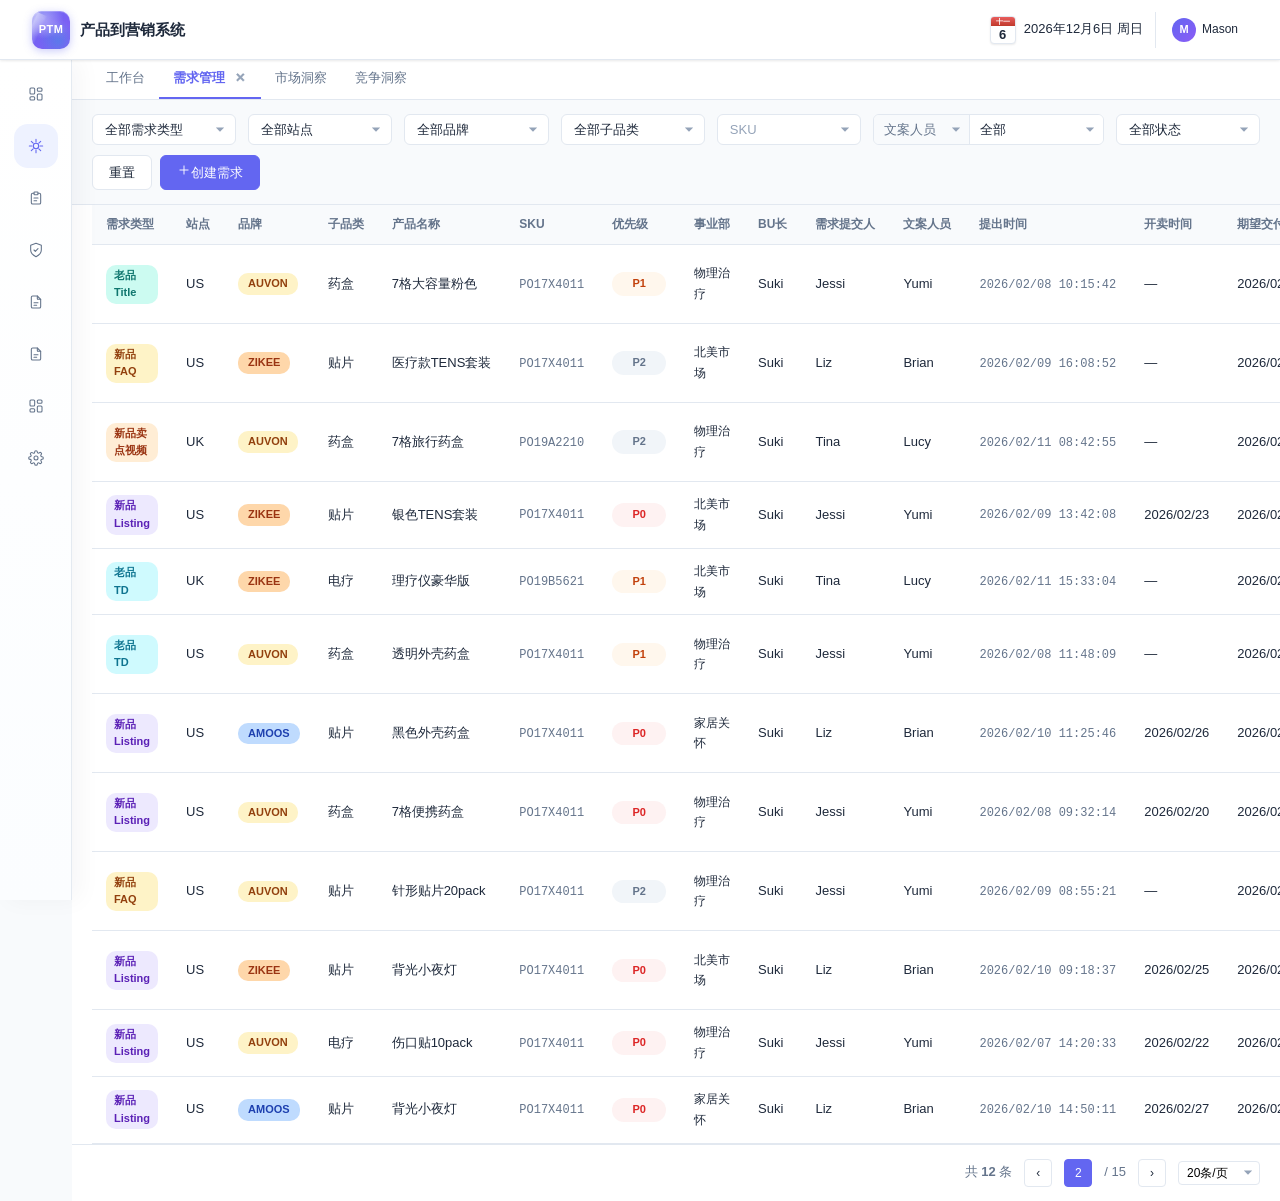
==== 创建需求-上传页面.html @ fa5c3d16 "init: 产品营销对外访问页 Co-authored-by: Cursor <cursoragent@cursor.com>" ====
<!DOCTYPE html>
<html lang="zh-CN">
<head>
<meta charset="UTF-8">
<meta name="viewport" content="width=device-width, initial-scale=1.0">
<title>创建需求 - 产品营销智能助手</title>
<!-- ===== CSS ===== -->
<!-- 1. 设计变量 + 动画 -->
<link rel="stylesheet" href="styles/_tokens.css?v=20260509-1710">
<link rel="stylesheet" href="styles/_animations.css?v=20260509-1710">
<!-- 2. 通用组件 -->
<link rel="stylesheet" href="styles/components/button.css?v=20260509-1710">
<link rel="stylesheet" href="styles/components/card.css?v=20260509-1710">
<link rel="stylesheet" href="styles/components/form.css?v=20260509-1710">
<link rel="stylesheet" href="styles/components/sku-select.css?v=20260509-1710">
<link rel="stylesheet" href="styles/components/editable.css?v=20260509-1710">
<link rel="stylesheet" href="styles/components/divider.css?v=20260509-1710">
<link rel="stylesheet" href="styles/components/toast.css?v=20260509-1710">
<!-- 3. 页面级样式（按业务模块） -->
<link rel="stylesheet" href="styles/pages/topbar.css?v=20260509-1710">
<link rel="stylesheet" href="styles/pages/layout.css?v=20260509-1710">
<link rel="stylesheet" href="styles/pages/wizard.css?v=20260605-design-dept">
<link rel="stylesheet" href="styles/pages/result.css?v=20260608-opt-dual">
<link rel="stylesheet" href="styles/pages/demand-list.css?v=20260528-1450">
<link rel="stylesheet" href="styles/pages/copy-list.css?v=20260604-product-ctx2">
<link rel="stylesheet" href="styles/pages/workbench.css?v=20260609-no-sales-hint">
<link rel="stylesheet" href="styles/pages/ops-workbench.css?v=20260601-1501">
<link rel="stylesheet" href="styles/pages/design-demand.css?v=20260609-design-sync">
<link rel="stylesheet" href="styles/pages/competitor-mgr.css?v=20260604-1013">
<link rel="stylesheet" href="styles/pages/ai-chat.css?v=20260609-idx-width">

<!-- ===== Mock 数据层（必须在主 script 之前加载，因为有顶层立即引用）===== -->
<!-- 接 API 时只改这些文件 -->
<script src="scripts/data/req-types.js?v=20260509-1710"></script>
<script src="scripts/data/persons.js?v=20260509-1710"></script>
<script src="scripts/data/skus.js?v=20260509-1710"></script>
<script src="scripts/data/demand-list.js?v=20260525-1704"></script>
<script src="scripts/data/copy-list.js?v=20260512-1655"></script>
<script src="scripts/data/result-mock.js?v=20260608-opt-dual"></script>
<script src="scripts/data/ai-skills.js?v=20260509-1710"></script>
<script src="scripts/data/ai-history.js?v=20260509-1710"></script>
<script src="scripts/data/bg-knowledge.js?v=20260509-1710"></script>
<script src="scripts/data/score-rules.js?v=20260509-1710"></script>
<script src="scripts/data/input-templates.js?v=20260608-opt-dual"></script>
<script src="scripts/data/workbench-mock.js?v=20260608-health-status"></script>
<script src="scripts/data/design-demand-mock.js?v=20260609-design-sync"></script>
<script src="scripts/data/insight-report-md.js?v=20260604-1013"></script>

<!-- ===== Core 基础设施（在数据之后、主 inline 脚本之前加载）===== -->
<script src="scripts/core/icons.js?v=20260509-1710"></script>
<script src="scripts/core/utils.js?v=20260509-1710"></script>
<script src="scripts/core/toast.js?v=20260509-1710"></script>
<script src="scripts/core/router.js?v=20260609-design-sync"></script>

<!-- ===== SheetJS（Excel 生成库，在页面脚本之前加载） ===== -->
<script src="scripts/vendor/xlsx.full.min.js"></script>

<!-- ===== 页面级 JS（按业务模块） ===== -->
<script src="scripts/pages/topbar.js?v=20260509-1710"></script>
<script src="scripts/pages/wizard.js?v=20260605-design-dept"></script>
<script src="scripts/pages/result.js?v=20260609-design-sync"></script>
<script src="scripts/pages/demand-list.js?v=20260609-design-sync"></script>
<script src="scripts/pages/competitor-mgr.js?v=20260605-ir-head"></script>
<script src="scripts/pages/ops-workbench.js?v=20260601-1501"></script>
<script src="scripts/pages/copy-list.js?v=20260512-1655"></script>
<script src="scripts/pages/review-list.js?v=20260509-1710"></script>
<script src="scripts/pages/copy-review-list.js?v=20260609-design-sync"></script>
<script src="scripts/pages/design-demand-list.js?v=20260609-design-sync"></script>
<script src="scripts/pages/ai-chat.js?v=20260609-richtext-headline"></script>
<script src="scripts/pages/workbench-trend.js?v=20260604-trend-line"></script>

<!-- ===== 入口（DOMContentLoaded 初始化）===== -->
<script src="scripts/main.js?v=20260509-1710"></script>
</head>
<body>

<!-- 顶栏 -->
<header class="topbar">
  <div class="topbar-left">
    <a class="topbar-logo" href="#" onclick="goToList();return false;">
      <div class="logo-icon"><span>PTM</span></div>
      <span class="logo-name">产品到营销系统</span>
    </a>
    <div class="topbar-divider" id="topbar-divider" style="display:none;"></div>
    <span class="topbar-title" id="topbar-title" style="display:none;">创建需求</span>
  </div>
  <div class="topbar-right">
    <!-- 列表页工具区 -->
    <div class="topbar-tools" id="topbar-tools">
      <div class="topbar-date" id="topbar-date">
        <div class="date-cal">
          <div class="date-cal-top">十一</div>
          <div class="date-cal-num" id="cal-day">—</div>
        </div>
        <div class="date-text" id="date-text">—</div>
      </div>
      <div class="user-mini" title="个人中心">
        <span class="avatar">M</span>
        <span class="name">Mason</span>
      </div>
    </div>
    <!-- 向导页返回按钮 -->
    <button class="btn btn-secondary btn-sm" id="back-to-list-btn" style="display:none;" onclick="goToList()">← 返回列表</button>
  </div>
</header>

<!-- ============================================
     列表页
============================================ -->
<div id="list-page" class="show">

  <!-- 左侧菜单 -->
  <aside class="list-sidebar">
    <nav class="list-sidebar-nav" id="list-sidebar-nav"></nav>
  </aside>

  <!-- 主内容 -->
  <main class="list-main">

    <!-- 顶部 Tab -->
    <div class="list-tab-bar">
      <div class="list-tab" onclick="switchTab('home')">工作台</div>
      <div class="list-tab active" onclick="switchTab('copywriting')">
        <span id="list-active-tab-title">需求管理</span>
        <span class="tab-close" title="关闭" onclick="event.stopPropagation();showToast('当前 Tab 不可关闭','warning');">✕</span>
      </div>
      <div class="list-tab" onclick="switchTab('market')">市场洞察</div>
      <div class="list-tab" onclick="switchTab('competitor')">竞争洞察</div>
    </div>

    <!-- 筛选区 -->
    <div class="list-filter-bar">
      <div class="list-filter-row">
        <div class="filter-group">
          <select class="filter-select" id="f-req-type" onchange="applyFilters()">
            <option value="">全部需求类型</option>
            <option value="新品Listing">新品 Listing</option>
            <option value="老品Title">老品 Title</option>
            <option value="老品TD">老品 TD</option>
            <option value="老品Title TD">老品 Title TD</option>
            <option value="新品Title">新品 Title</option>
            <option value="新品TD">新品 TD</option>
          </select>
        </div>
        <div class="filter-group">
          <select class="filter-select" id="f-site" onchange="applyFilters()">
            <option value="">全部站点</option>
            <option value="US">🇺🇸 US</option>
            <option value="UK">🇬🇧 UK</option>
            <option value="DE">🇩🇪 DE</option>
            <option value="JP">🇯🇵 JP</option>
            <option value="CA">🇨🇦 CA</option>
          </select>
        </div>
        <div class="filter-group">
          <select class="filter-select" id="f-brand" onchange="applyFilters()">
            <option value="">全部品牌</option>
            <option value="AUVON">AUVON</option>
            <option value="ZIKEE">ZIKEE</option>
            <option value="AMOOS">AMOOS</option>
          </select>
        </div>
        <div class="filter-group">
          <select class="filter-select" id="f-subcategory" onchange="onFilterSubcategoryChange()">
            <option value="">全部子品类</option>
          </select>
        </div>
        <div class="filter-group filter-sku-wrap">
          <button type="button" class="filter-select filter-sku-trigger" id="f-sku-trigger" onclick="toggleFilterSkuDropdown(event)">
            <span id="f-sku-text" class="f-sku-placeholder">SKU</span>
          </button>
          <div class="f-sku-dropdown" id="f-sku-dropdown">
            <div class="f-sku-search-bar">
              <input
                type="text"
                class="f-sku-search-input"
                id="f-sku-search"
                placeholder="🔍 搜索 SKU 编号或名称..."
                oninput="filterSkuDropdownOptions()"
                onclick="event.stopPropagation()"
              />
            </div>
            <div class="f-sku-toolbar">
              <span style="font-size:12px;color:var(--text-muted);">共 <span id="f-sku-total">0</span> 个</span>
              <button type="button" class="sku-toolbar-btn" onclick="clearFilterSku(event)">清除</button>
            </div>
            <div class="f-sku-list" id="f-sku-list"></div>
          </div>
        </div>
        <div class="filter-group filter-group-wide">
          <div class="combo-select">
            <select class="combo-select-left" id="f-person-type" onchange="onPersonTypeChange()">
              <option value="writer">文案人员</option>
              <option value="op">需求提交人</option>
              <option value="bu">事业部</option>
              <option value="bu_lead">BU长</option>
            </select>
            <select class="combo-select-right" id="f-person-value" onchange="applyFilters()"></select>
          </div>
        </div>
        <div class="filter-group">
          <select class="filter-select" id="f-status" onchange="applyFilters()">
            <option value="">全部状态</option>
            <option value="待审核">待审核</option>
            <option value="已通过">已通过</option>
            <option value="已驳回">已驳回</option>
            <option value="处理中">处理中</option>
            <option value="已完成">已完成</option>
            <option value="已撤回">已撤回</option>
          </select>
        </div>
        <div class="filter-actions">
          <button class="filter-btn" onclick="resetFilters()">重置</button>
          <button class="filter-btn filter-btn-primary" onclick="goToCreate()" id="create-demand-btn"></button>
        </div>
      </div>
      <div class="filter-applied" id="filter-applied"></div>
    </div>

    <!-- 表格 -->
    <div class="list-table-wrap">
      <table class="list-data-table">
        <thead>
          <tr>
            <th style="width:120px;">需求类型</th>
            <th style="width:60px;">站点</th>
            <th style="width:100px;">品牌</th>
            <th style="width:80px;">子品类</th>
            <th style="width:170px;">产品名称</th>
            <th style="width:120px;">SKU</th>
            <th style="width:80px;">优先级</th>
            <th style="width:110px;">事业部</th>
            <th style="width:80px;">BU长</th>
            <th style="width:100px;">需求提交人</th>
            <th style="width:100px;">文案人员</th>
            <th style="width:160px;">提出时间</th>
            <th style="width:120px;">开卖时间</th>
            <th style="width:120px;">期望交付时间</th>
            <th style="width:90px;">状态</th>
            <th style="width:200px;">操作</th>
          </tr>
        </thead>
        <tbody id="list-tbody"></tbody>
      </table>
    </div>

    <!-- 分页 -->
    <div class="list-pagination">
      <span>共 <strong id="pg-total">300</strong> 条</span>
      <button class="pg-btn" id="pg-prev" onclick="changePage(-1)">‹</button>
      <button class="pg-btn active">2</button>
      <span>/ 15</span>
      <button class="pg-btn" id="pg-next" onclick="changePage(1)">›</button>
      <select class="pg-size" id="pg-size" onchange="changePageSize()">
        <option value="20">20条/页</option>
        <option value="50">50条/页</option>
        <option value="100">100条/页</option>
      </select>
    </div>

    <!-- ===== 文案管理（独立列表）===== -->
    <section id="demand-mgr-view" class="demand-mgr-view" style="display:none;">
      <div class="list-filter-bar">
        <div class="list-filter-row">
          <div class="filter-group">
            <select class="filter-select" id="cf-req-type" onchange="applyCopyFilters()">
              <option value="">全部需求类型</option>
              <option value="新品Listing">新品 Listing</option>
              <option value="老品Title">老品 Title</option>
              <option value="老品TD">老品 TD</option>
              <option value="老品Title TD">老品 Title TD</option>
              <option value="新品Title">新品 Title</option>
              <option value="新品TD">新品 TD</option>
            </select>
          </div>
          <div class="filter-group">
            <select class="filter-select" id="cf-site" onchange="applyCopyFilters()">
              <option value="">全部站点</option>
              <option value="US">🇺🇸 US</option>
              <option value="UK">🇬🇧 UK</option>
              <option value="DE">🇩🇪 DE</option>
              <option value="JP">🇯🇵 JP</option>
              <option value="CA">🇨🇦 CA</option>
            </select>
          </div>
          <div class="filter-group">
            <select class="filter-select" id="cf-brand" onchange="applyCopyFilters()">
              <option value="">全部品牌</option>
              <option value="AUVON">AUVON</option>
              <option value="ZIKEE">ZIKEE</option>
              <option value="AMOOS">AMOOS</option>
            </select>
          </div>
          <div class="filter-group">
            <select class="filter-select" id="cf-subcategory" onchange="applyCopyFilters()">
              <option value="">全部子品类</option>
              <option value="药盒">药盒</option>
              <option value="电疗">电疗</option>
              <option value="贴片">贴片</option>
              <option value="夜灯">夜灯</option>
            </select>
          </div>
          <div class="filter-group filter-sku-wrap" data-cf="1">
            <button type="button" class="filter-select filter-sku-trigger" id="cf-sku-trigger" onclick="toggleCfFilterSkuDropdown(event)">
              <span id="cf-sku-text" class="f-sku-placeholder">SKU</span>
            </button>
            <div class="f-sku-dropdown" id="cf-sku-dropdown">
              <div class="f-sku-search-bar">
                <input
                  type="text"
                  class="f-sku-search-input"
                  id="cf-sku-search"
                  placeholder="🔍 搜索 SKU 编号或名称..."
                  oninput="filterCfSkuDropdownOptions()"
                  onclick="event.stopPropagation()"
                />
              </div>
              <div class="f-sku-toolbar">
                <span style="font-size:12px;color:var(--text-muted);">共 <span id="cf-sku-total">0</span> 个</span>
                <button type="button" class="sku-toolbar-btn" onclick="clearCfFilterSku(event)">清除</button>
              </div>
              <div class="f-sku-list" id="cf-sku-list"></div>
            </div>
          </div>
          <div class="filter-group filter-group-wide">
            <div class="combo-select">
              <select class="combo-select-left" id="cf-person-type" onchange="onCfPersonTypeChange()">
                <option value="writer">文案人员</option>
                <option value="op">需求提交人</option>
              </select>
              <select class="combo-select-right" id="cf-person-value" onchange="applyCopyFilters()"></select>
            </div>
          </div>
          <div class="filter-group">
            <select class="filter-select" id="cf-status" onchange="applyCopyFilters()">
              <option value="">全部状态</option>
              <option value="待处理">待处理</option>
              <option value="待审核">待审核</option>
              <option value="已驳回">已驳回</option>
              <option value="已通过">已通过</option>
            </select>
          </div>
          <div class="filter-actions">
            <button class="filter-btn" onclick="resetCopyFilters()">重置</button>
          </div>
        </div>
        <div class="filter-applied" id="cf-applied"></div>
      </div>

      <div class="list-table-wrap">
        <table class="list-data-table">
          <thead>
            <tr>
              <th style="width:120px;">需求类型</th>
              <th style="width:60px;">站点</th>
              <th style="width:100px;">品牌</th>
              <th style="width:80px;">子品类</th>
              <th style="width:170px;">产品名称</th>
              <th style="width:120px;">SKU</th>
              <th style="width:80px;">优先级</th>
              <th style="width:100px;">需求提交人</th>
              <th style="width:100px;">文案人员</th>
              <th style="width:160px;">需求提交时间</th>
              <th style="width:120px;">开卖时间</th>
              <th style="width:120px;">期望交付时间</th>
              <th style="width:160px;">审核时间</th>
              <th style="width:90px;">状态</th>
              <th style="width:200px;">操作</th>
            </tr>
          </thead>
          <tbody id="cf-tbody"></tbody>
        </table>
      </div>

      <div class="list-pagination">
        <span>共 <strong id="cf-pg-total">0</strong> 条</span>
        <button class="pg-btn">‹</button>
        <button class="pg-btn active">2</button>
        <span>/ 15</span>
        <button class="pg-btn">›</button>
        <select class="pg-size">
          <option value="20">20条/页</option>
          <option value="50">50条/页</option>
          <option value="100">100条/页</option>
        </select>
      </div>
    </section>

    <!-- ===== 需求审核（独立列表）===== -->
    <section id="review-mgr-view" class="demand-mgr-view" style="display:none;"></section>

    <!-- ===== 文案审核（独立列表）===== -->
    <section id="copy-review-view" class="demand-mgr-view" style="display:none;"></section>

    <!-- ===== 设计需求（独立列表）===== -->
    <section id="design-demand-view" class="demand-mgr-view" style="display:none;"></section>

    <section id="competitor-mgr-view" class="competitor-mgr-view" style="display:none;"></section>
    <section id="product-mgr-view" class="product-mgr-view" style="display:none;"></section>
    <section id="insight-report-view" class="insight-report-view" style="display:none;"></section>
    <section id="ops-workbench-view" class="ops-workbench-view" style="display:none;"></section>

    <!-- ===== 工作台 ===== -->
    <section id="workbench-view" class="workbench-view" style="display:none;">
      <div class="wb-toolbar">
        <div class="wb-date">
          <span>数据范围</span>
          <div class="wb-granularity-seg" id="wb-granularity-seg">
            <button type="button" data-g="month" class="active" onclick="setWbGranularity('month')">月</button>
            <button type="button" data-g="quarter" onclick="setWbGranularity('quarter')">季度</button>
            <button type="button" data-g="year" onclick="setWbGranularity('year')">年</button>
          </div>
          <div class="wb-time-pickers" id="wb-time-pickers"></div>
        </div>
      </div>

      <div class="wb-health-layout">
        <section class="wb-health-hero" id="wb-health-hero" onclick="openWorkbenchRiskOverview()"></section>
        <div class="wb-health-metrics" id="wb-health-metrics"></div>
      </div>

      <section class="wb-panel">
        <div class="wb-panel-head">
          <div>
            <h2>业务分布看板</h2>
          </div>
        </div>
        <div class="wb-filter-chips" id="wb-filter-chips">
          <span>当前：全部 BU / 全部需求类型</span>
          <button onclick="clearWorkbenchDistributionFilter()">清除筛选</button>
        </div>
        <div class="wb-chart-board">
          <div class="chart-panel">
            <div class="chart-panel-head">
              <div>
                <h3>BU 需求分布</h3>
                <p>条形长度代表需求总量，颜色占比代表风险结构。</p>
              </div>
              <div class="chart-legend"><span class="normal"></span>进行中 <span class="warn"></span>即将逾期 <span class="danger"></span>已逾期</div>
            </div>
            <div class="chart-bar-list" id="wb-bu-list"></div>
          </div>
          <div class="chart-panel">
            <div class="chart-panel-head">
              <div>
                <h3>需求类型分布</h3>
                <p>点击任一类型查看 5 条需求进度明细。</p>
              </div>
              <div class="chart-legend"><span class="normal"></span>进行中 <span class="warn"></span>即将逾期 <span class="danger"></span>已逾期</div>
            </div>
            <div class="chart-bar-list" id="wb-type-list"></div>
          </div>
        </div>
      </section>

      <section class="wb-panel" id="wb-trend-panel">
        <div class="wb-panel-head wb-trend-head">
          <div>
            <h2>需求量趋势</h2>
            <p id="wb-trend-subtitle">按当前时间粒度展示需求量随时间的变化，可切换指标与拆分维度。</p>
            <div class="wb-scope-note" id="wb-trend-scope"></div>
          </div>
          <div class="wb-trend-ctrls">
            <div class="wb-trend-tab" data-role="metric">
              <button type="button" class="active" data-v="total">需求总量</button>
              <button type="button" data-v="completed">完成量</button>
              <button type="button" data-v="overdue">逾期数</button>
            </div>
            <div class="wb-trend-chip" data-role="split">
              <button type="button" class="active" data-v="none">不拆分</button>
              <button type="button" data-v="bu">按 BU</button>
              <button type="button" data-v="type">按类型</button>
            </div>
          </div>
        </div>
        <div class="wb-trend-board">
          <div class="wb-trend-svg-wrap">
            <svg id="wb-trend-svg" preserveAspectRatio="none" xmlns="http://www.w3.org/2000/svg"></svg>
            <div class="wb-trend-tooltip" id="wb-trend-tooltip"></div>
          </div>
          <div class="wb-trend-legend" id="wb-trend-legend"></div>
        </div>
      </section>

      <div class="wb-manager-grid wb-manager-grid-single">
        <section class="wb-panel" id="wb-team-panel">
          <div class="wb-panel-head">
            <div>
              <h2>人的看板</h2>
              <div class="wb-scope-note" id="wb-team-scope"></div>
            </div>
            <div class="wb-team-role-tab" data-role="team">
              <button type="button" class="active" data-v="writer" onclick="switchWbTeamRoleTab('writer', this)">文案人员</button>
              <button type="button" data-v="sales" onclick="switchWbTeamRoleTab('sales', this)">运营人员</button>
            </div>
          </div>
          <div id="wb-writer-panel">
            <div class="wb-team-table">
              <div class="team-table-head">
                <span>人员</span><span>语法准确率</span><span>一稿通过率</span><span>AI采纳率</span><span>人效</span><span>当前负载</span>
              </div>
              <div id="wb-team-rows"></div>
            </div>
          </div>
          <div id="wb-sales-panel" class="hidden">
            <div class="wb-sales-table">
              <div class="sales-table-head">
                <span>提需求人</span><span>所属事业部</span><span>BU长</span><span>提交需求数</span><span>需求通过率</span>
              </div>
              <div id="wb-sales-rows"></div>
            </div>
          </div>
        </section>
      </div>

      <div class="wb-manager-grid wb-manager-grid-single">
        <section class="wb-panel">
          <div class="wb-panel-head">
            <div>
              <h2>质量问题分布</h2>
              <div class="wb-scope-note" id="wb-quality-scope"></div>
            </div>
          </div>
          <div class="wb-quality-list" id="wb-quality-list"></div>
        </section>
      </div>

      <div class="wb-person-modal" id="wb-person-modal" onclick="closeWorkbenchPersonDetail()">
        <div class="wb-person-modal-box" onclick="event.stopPropagation();">
          <div class="wb-demand-modal-head">
            <div>
              <h2 id="wb-person-title">人员详情</h2>
              <p id="wb-person-subtitle">查看个人处理量、质量表现与风险需求。</p>
            </div>
            <button class="wb-demand-modal-close" onclick="closeWorkbenchPersonDetail()">×</button>
          </div>
          <div class="wb-person-body" id="wb-person-body"></div>
        </div>
      </div>

      <div class="wb-person-modal" id="wb-risk-modal" onclick="closeWorkbenchRiskOverview()">
        <div class="wb-person-modal-box" onclick="event.stopPropagation();">
          <div class="wb-demand-modal-head">
            <div>
              <h2>风险需求来源</h2>
              <p>拆解 12 个风险需求来自哪个 BU、需求类型和负责人，帮助管理者直接定位问题。</p>
            </div>
            <button class="wb-demand-modal-close" onclick="closeWorkbenchRiskOverview()">×</button>
          </div>
          <div class="wb-person-body">
            <div class="wb-risk-summary-strip">
              <div><span>风险需求</span><strong>12</strong></div>
              <div><span>已逾期</span><strong class="danger">3</strong></div>
              <div><span>即将逾期</span><strong class="warn">9</strong></div>
              <p>先处理已逾期需求；新品 Listing 需结合产品开卖时间倒排优先级。</p>
            </div>
            <div class="wb-risk-detail-table">
              <div class="risk-detail-head">
                <span>需求类型</span><span>站点</span><span>品牌</span><span>SKU</span><span>BU组</span><span>提出人</span><span>处理人</span><span>预期交付时间</span><span>产品开卖时间</span><span>状态</span>
              </div>
              <div class="risk-detail-row danger">
                <strong>Listing 图片文案</strong><span>US</span><span>AUVON</span><span>PO17X4011</span><span>家居关怀</span><span>Yumi</span><span>Brian</span><span>2026/05/07</span><span>2026/05/10</span><em>已逾期 · 距离开卖 3 天</em>
              </div>
              <div class="risk-detail-row danger">
                <strong>新品 Listing</strong><span>US</span><span>ZIKEE</span><span>PO17X4011</span><span>北美市场</span><span>Mason</span><span>Mason</span><span>2026/05/06</span><span>2026/05/11</span><em>已逾期 · 开卖倒排风险</em>
              </div>
              <div class="risk-detail-row danger">
                <strong>说明书</strong><span>US</span><span>AUVON</span><span>PO19A2210</span><span>慢病耗材</span><span>Suki</span><span>Brian</span><span>2026/05/05</span><span>—</span><em>已逾期</em>
              </div>
              <div class="risk-detail-row warn">
                <strong>新品 Listing</strong><span>US</span><span>AUVON</span><span>PO17X4011</span><span>物理治疗</span><span>Mason</span><span>Yumi</span><span>2026/05/09</span><span>2026/05/14</span><em>即将逾期 · 建议优先处理</em>
              </div>
              <div class="risk-detail-row warn">
                <strong>Listing 图片文案</strong><span>US</span><span>AMOOS</span><span>PO17X4011</span><span>北美市场</span><span>Brian</span><span>Suki</span><span>2026/05/10</span><span>2026/05/16</span><em>即将逾期</em>
              </div>
              <div class="risk-detail-row warn">
                <strong>优化 Listing</strong><span>US</span><span>AUVON</span><span>PO17X4011</span><span>物理治疗</span><span>Yumi</span><span>Mason</span><span>2026/05/10</span><span>—</span><em>即将逾期</em>
              </div>
              <div class="risk-detail-row warn">
                <strong>视频脚本文案</strong><span>UK</span><span>ZIKEE</span><span>PO19B5621</span><span>家居关怀</span><span>Suki</span><span>Brian</span><span>2026/05/11</span><span>—</span><em>即将逾期 · 生成周期偏长</em>
              </div>
              <div class="risk-detail-row warn">
                <strong>新品 Listing</strong><span>US</span><span>AUVON</span><span>PO19A2210</span><span>慢病耗材</span><span>Brian</span><span>Yumi</span><span>2026/05/12</span><span>2026/05/18</span><em>即将逾期</em>
              </div>
            </div>
          </div>
        </div>
      </div>

      <div class="wb-person-modal" id="wb-kpi-modal" onclick="closeWorkbenchKpiDetail()">
        <div class="wb-person-modal-box" onclick="event.stopPropagation();">
          <div class="wb-demand-modal-head">
            <div>
              <h2 id="wb-kpi-title">指标详情</h2>
              <p id="wb-kpi-subtitle">解释指标来源，帮助管理者判断是否需要介入。</p>
            </div>
            <button class="wb-demand-modal-close" onclick="closeWorkbenchKpiDetail()">×</button>
          </div>
          <div class="wb-person-body" id="wb-kpi-body"></div>
        </div>
      </div>

      <div class="wb-person-modal" id="wb-quality-modal" onclick="closeWorkbenchQualityDetail()">
        <div class="wb-person-modal-box" onclick="event.stopPropagation();">
          <div class="wb-demand-modal-head">
            <div>
              <h2 id="wb-quality-title">质量问题详情</h2>
              <p id="wb-quality-subtitle">查看该分类下的驳回分布与明细。</p>
            </div>
            <button class="wb-demand-modal-close" onclick="closeWorkbenchQualityDetail()">×</button>
          </div>
          <div class="wb-person-body" id="wb-quality-body"></div>
        </div>
      </div>

      <div class="wb-demand-modal" id="wb-demand-modal" onclick="closeWorkbenchDemandOverview()">
        <div class="wb-demand-modal-box" onclick="event.stopPropagation();">
          <div class="wb-demand-modal-head">
            <div>
              <h2>需求总量全局概览</h2>
              <p>从需求类型、全局进度和当前卡点理解本月 86 个需求的整体情况。</p>
            </div>
            <button class="wb-demand-modal-close" onclick="closeWorkbenchDemandOverview()">×</button>
          </div>

          <div class="wb-demand-summary">
            <div class="wb-demand-type-card active" data-demand-type="新品 Listing" onclick="filterWorkbenchDemandType('新品 Listing')">
              <span>新品 Listing</span>
              <strong>24</strong>
              <div class="demand-risk-mini"><b>正常 18</b><b class="warn">即将逾期 4</b><b class="danger">已逾期 2</b></div>
            </div>
            <div class="wb-demand-type-card" data-demand-type="优化 Title/TD" onclick="filterWorkbenchDemandType('优化 Title/TD')">
              <span>优化 Title/TD</span>
              <strong>18</strong>
              <div class="demand-risk-mini"><b>正常 14</b><b class="warn">即将逾期 3</b><b class="danger">已逾期 1</b></div>
            </div>
            <div class="wb-demand-type-card" data-demand-type="Listing 图片文案" onclick="filterWorkbenchDemandType('Listing 图片文案')">
              <span>Listing 图片文案</span>
              <strong>13</strong>
              <div class="demand-risk-mini"><b>正常 8</b><b class="warn">即将逾期 3</b><b class="danger">已逾期 2</b></div>
            </div>
            <div class="wb-demand-type-card" data-demand-type="包装盒" onclick="filterWorkbenchDemandType('包装盒')">
              <span>包装盒</span>
              <strong>9</strong>
              <div class="demand-risk-mini"><b>正常 7</b><b class="warn">即将逾期 2</b><b class="danger">已逾期 0</b></div>
            </div>
            <div class="wb-demand-type-card" data-demand-type="说明书" onclick="filterWorkbenchDemandType('说明书')">
              <span>说明书</span>
              <strong>7</strong>
              <div class="demand-risk-mini"><b>正常 5</b><b class="warn">即将逾期 1</b><b class="danger">已逾期 1</b></div>
            </div>
            <div class="wb-demand-type-card" data-demand-type="视频脚本文案" onclick="filterWorkbenchDemandType('视频脚本文案')">
              <span>视频脚本文案</span>
              <strong>6</strong>
              <div class="demand-risk-mini"><b>正常 4</b><b class="warn">即将逾期 2</b><b class="danger">已逾期 0</b></div>
            </div>
            <div class="wb-demand-type-card" data-demand-type="FAQ" onclick="filterWorkbenchDemandType('FAQ')">
              <span>FAQ</span>
              <strong>5</strong>
              <div class="demand-risk-mini"><b>正常 4</b><b class="warn">即将逾期 1</b><b class="danger">已逾期 0</b></div>
            </div>
            <div class="wb-demand-type-card" data-demand-type="新闻稿" onclick="filterWorkbenchDemandType('新闻稿')">
              <span>新闻稿</span>
              <strong>4</strong>
              <div class="demand-risk-mini"><b>正常 3</b><b class="warn">即将逾期 1</b><b class="danger">已逾期 0</b></div>
            </div>
          </div>

          <div class="wb-demand-stage-overview">
            <div class="stage-kpi">
              <span>需求提交</span>
              <strong>86</strong>
            </div>
            <div class="stage-kpi">
              <span>需求审核</span>
              <strong>18</strong>
            </div>
            <div class="stage-kpi">
              <span>文案生成</span>
              <strong>20</strong>
            </div>
            <div class="stage-kpi warn">
              <span>文案审核</span>
              <strong>9</strong>
            </div>
            <div class="stage-kpi done">
              <span>已完成</span>
              <strong>39</strong>
            </div>
          </div>

          <div class="wb-demand-detail-head">
            <h3 id="wb-demand-detail-title">新品 Listing 进度明细</h3>
          </div>
          <div class="wb-demand-list">
            <div class="wb-demand-row" data-demand-type="新品 Listing">
              <div class="demand-main">
                <strong>新品 Listing：EB1520023</strong>
                <span>健康护理 BU · 美国站 · 20片装白色针孔贴片</span>
              </div>
              <div class="demand-progress current-review">
                <span class="done">需求提交</span>
                <span class="done">需求审核</span>
                <span class="done">文案生成</span>
                <span class="active">文案审核</span>
                <span>已完成</span>
              </div>
              <em class="demand-status warn">即将逾期 · 当前：文案审核</em>
            </div>
            <div class="wb-demand-row" data-demand-type="新品 Listing">
              <div class="demand-main">
                <strong>新品 Listing：EB1541020</strong>
                <span>健康护理 BU · 美国站 · 便携冷敷理疗贴</span>
              </div>
              <div class="demand-progress current-done">
                <span class="done">需求提交</span>
                <span class="done">需求审核</span>
                <span class="done">文案生成</span>
                <span class="done">文案审核</span>
                <span class="active done">已完成</span>
              </div>
              <em class="demand-status good">正常 · 当前：已完成</em>
            </div>
            <div class="wb-demand-row is-hidden" data-demand-type="优化 Title/TD">
              <div class="demand-main">
                <strong>优化 Title/TD：PO17X4011</strong>
                <span>健康护理 BU · 英国站 · 7格便携药盒</span>
              </div>
              <div class="demand-progress current-generate">
                <span class="done">需求提交</span>
                <span class="done">需求审核</span>
                <span class="active">文案生成</span>
                <span>文案审核</span>
                <span>已完成</span>
              </div>
              <em class="demand-status">正常 · 当前：文案生成</em>
            </div>
            <div class="wb-demand-row is-hidden" data-demand-type="优化 Title/TD">
              <div class="demand-main">
                <strong>优化 Title/TD：N001A4022</strong>
                <span>健康护理 BU · 加拿大站 · 智能温控药盒</span>
              </div>
              <div class="demand-progress current-review">
                <span class="done">需求提交</span>
                <span class="done">需求审核</span>
                <span class="done">文案生成</span>
                <span class="active">文案审核</span>
                <span>已完成</span>
              </div>
              <em class="demand-status warn">即将逾期 · 当前：文案审核</em>
            </div>
            <div class="wb-demand-row is-hidden" data-demand-type="Listing 图片文案">
              <div class="demand-main">
                <strong>Listing 图片文案：PB7DAY002</strong>
                <span>家居生活 BU · 德国站 · 彩虹便携药盒</span>
              </div>
              <div class="demand-progress current-demand-review">
                <span class="done">需求提交</span>
                <span class="active">需求审核</span>
                <span>文案生成</span>
                <span>文案审核</span>
                <span>已完成</span>
              </div>
              <em class="demand-status danger">已逾期 · 当前：需求审核</em>
            </div>
            <div class="wb-demand-row is-hidden" data-demand-type="Listing 图片文案">
              <div class="demand-main">
                <strong>Listing 图片文案：PX2021045</strong>
                <span>家居生活 BU · 美国站 · 收纳药盒套装</span>
              </div>
              <div class="demand-progress current-generate">
                <span class="done">需求提交</span>
                <span class="done">需求审核</span>
                <span class="active">文案生成</span>
                <span>文案审核</span>
                <span>已完成</span>
              </div>
              <em class="demand-status">正常 · 当前：文案生成</em>
            </div>
            <div class="wb-demand-row is-hidden" data-demand-type="包装盒">
              <div class="demand-main">
                <strong>包装盒：N001A4022</strong>
                <span>健康护理 BU · 加拿大站 · 智能温控药盒</span>
              </div>
              <div class="demand-progress current-done">
                <span class="done">需求提交</span>
                <span class="done">需求审核</span>
                <span class="done">文案生成</span>
                <span class="done">文案审核</span>
                <span class="active done">已完成</span>
              </div>
              <em class="demand-status good">正常 · 当前：已完成</em>
            </div>
            <div class="wb-demand-row is-hidden" data-demand-type="包装盒">
              <div class="demand-main">
                <strong>包装盒：BX2209011</strong>
                <span>家居生活 BU · 日本站 · 颈椎按摩仪</span>
              </div>
              <div class="demand-progress current-generate">
                <span class="done">需求提交</span>
                <span class="done">需求审核</span>
                <span class="active">文案生成</span>
                <span>文案审核</span>
                <span>已完成</span>
              </div>
              <em class="demand-status">正常 · 当前：文案生成</em>
            </div>
            <div class="wb-demand-row is-hidden" data-demand-type="说明书">
              <div class="demand-main">
                <strong>说明书：MN3001022</strong>
                <span>健康护理 BU · 美国站 · 家用理疗仪 Pro</span>
              </div>
              <div class="demand-progress current-review">
                <span class="done">需求提交</span>
                <span class="done">需求审核</span>
                <span class="done">文案生成</span>
                <span class="active">文案审核</span>
                <span>已完成</span>
              </div>
              <em class="demand-status warn">即将逾期 · 当前：文案审核</em>
            </div>
            <div class="wb-demand-row is-hidden" data-demand-type="说明书">
              <div class="demand-main">
                <strong>说明书：MN3001099</strong>
                <span>家居生活 BU · 德国站 · 智能血压仪</span>
              </div>
              <div class="demand-progress current-done">
                <span class="done">需求提交</span>
                <span class="done">需求审核</span>
                <span class="done">文案生成</span>
                <span class="done">文案审核</span>
                <span class="active done">已完成</span>
              </div>
              <em class="demand-status good">正常 · 当前：已完成</em>
            </div>
            <div class="wb-demand-row is-hidden" data-demand-type="视频脚本文案">
              <div class="demand-main">
                <strong>视频脚本文案：AS8012041</strong>
                <span>家居生活 BU · 日本站 · 家用按摩枪</span>
              </div>
              <div class="demand-progress current-submit">
                <span class="active">需求提交</span>
                <span>需求审核</span>
                <span>文案生成</span>
                <span>文案审核</span>
                <span>已完成</span>
              </div>
              <em class="demand-status">正常 · 当前：需求提交</em>
            </div>
            <div class="wb-demand-row is-hidden" data-demand-type="视频脚本文案">
              <div class="demand-main">
                <strong>视频脚本文案：AS8012077</strong>
                <span>家居生活 BU · 美国站 · 便携按摩枪</span>
              </div>
              <div class="demand-progress current-generate">
                <span class="done">需求提交</span>
                <span class="done">需求审核</span>
                <span class="active">文案生成</span>
                <span>文案审核</span>
                <span>已完成</span>
              </div>
              <em class="demand-status">正常 · 当前：文案生成</em>
            </div>
            <div class="wb-demand-row is-hidden" data-demand-type="FAQ">
              <div class="demand-main">
                <strong>FAQ：FQ8801201</strong>
                <span>健康护理 BU · 英国站 · 便携血氧仪</span>
              </div>
              <div class="demand-progress current-done">
                <span class="done">需求提交</span>
                <span class="done">需求审核</span>
                <span class="done">文案生成</span>
                <span class="done">文案审核</span>
                <span class="active done">已完成</span>
              </div>
              <em class="demand-status good">正常 · 当前：已完成</em>
            </div>
            <div class="wb-demand-row is-hidden" data-demand-type="FAQ">
              <div class="demand-main">
                <strong>FAQ：FQ8801216</strong>
                <span>健康护理 BU · 美国站 · 药盒组合装</span>
              </div>
              <div class="demand-progress current-submit">
                <span class="active">需求提交</span>
                <span>需求审核</span>
                <span>文案生成</span>
                <span>文案审核</span>
                <span>已完成</span>
              </div>
              <em class="demand-status">正常 · 当前：需求提交</em>
            </div>
            <div class="wb-demand-row is-hidden" data-demand-type="新闻稿">
              <div class="demand-main">
                <strong>新闻稿：PR240401</strong>
                <span>健康护理 BU · 美国站 · 新品上市传播</span>
              </div>
              <div class="demand-progress current-review">
                <span class="done">需求提交</span>
                <span class="done">需求审核</span>
                <span class="done">文案生成</span>
                <span class="active">文案审核</span>
                <span>已完成</span>
              </div>
              <em class="demand-status warn">即将逾期 · 当前：文案审核</em>
            </div>
            <div class="wb-demand-row is-hidden" data-demand-type="新闻稿">
              <div class="demand-main">
                <strong>新闻稿：PR240422</strong>
                <span>家居生活 BU · 德国站 · 品牌活动传播</span>
              </div>
              <div class="demand-progress current-done">
                <span class="done">需求提交</span>
                <span class="done">需求审核</span>
                <span class="done">文案生成</span>
                <span class="done">文案审核</span>
                <span class="active done">已完成</span>
              </div>
              <em class="demand-status good">正常 · 当前：已完成</em>
            </div>
          </div>
        </div>
      </div>
    </section>

  </main>
</div>

<!-- 向导主体（默认隐藏，列表页点"创建需求"才显示） -->
<div class="main" id="wizard-main" style="display:none;">

  <!-- 页面头部 -->
  <div class="page-header">
    <h1>创建需求</h1>
    <p>请按步骤填写需求基础信息并上传需求文件，系统将自动解析并生成需求清单</p>
  </div>

  <!-- 步骤条 -->
  <div class="steps-bar">
    <div class="step-item active" id="step-indicator-1">
      <div class="step-circle">1</div>
      <div class="step-info">
        <div class="step-label">基础信息</div>
        <div class="step-desc">选择需求类型与SKU</div>
      </div>
    </div>
    <div class="step-item" id="step-indicator-2">
      <div class="step-circle">2</div>
      <div class="step-info">
        <div class="step-label">上传文件</div>
        <div class="step-desc">粘贴文档或导入模板</div>
      </div>
    </div>
    <div class="step-item" id="step-indicator-3">
      <div class="step-circle">✓</div>
      <div class="step-info">
        <div class="step-label">解析完成</div>
        <div class="step-desc">查看需求解析结果</div>
      </div>
    </div>
  </div>

  <!-- ===== STEP 1: 基础信息 ===== -->
  <div class="step-panel active" id="step-panel-1">
    <div class="card">
      <div class="card-header">
        <div class="card-header-icon" style="background: linear-gradient(135deg, #e0e7ff, #c7d2fe);color:#6366f1;" id="step1-card-icon"></div>
        <div>
          <h2>SKU 基础信息</h2>
          <p>请选择本次需求关联的产品信息</p>
        </div>
      </div>
      <div class="card-body">

        <!-- 需求类型选择器（独立区块） -->
        <div class="req-type-section">
          <div class="req-type-header">
            <div>
              <label class="form-label" style="margin-bottom:2px;">需求类型 <span class="required">*</span></label>
              <p style="font-size:12px;color:var(--text-muted);">请先选择产品阶段，再选择具体的需求类型</p>
            </div>
            <div class="req-type-current" id="req-type-current" style="display:none;">
              <span class="rt-current-label">已选：</span>
              <span class="rt-current-tag" id="rt-current-tag"></span>
              <button class="rt-current-clear" onclick="clearReqType()" title="清除选择">✕</button>
            </div>
          </div>

          <div id="opt-image-hint" class="opt-image-hint" style="display:none;">
            优化卖点图片请填写<strong>待优化图位</strong>与<strong>富文本段落</strong>，字段与新品一致（卖点展示 · 图片 · 文案 · 参考图），无需完整 7 图策划模板。
          </div>

          <!-- 阶段切换 -->
          <div class="stage-tabs">
            <button type="button" class="stage-tab active" data-stage="new" onclick="selectStage('new')">
              <span class="stage-icon" id="stage-icon-new"></span>
              <div class="stage-info">
                <div class="stage-name">新品</div>
                <div class="stage-desc">首次上市的产品</div>
              </div>
            </button>
            <button type="button" class="stage-tab" data-stage="old" onclick="selectStage('old')">
              <span class="stage-icon" id="stage-icon-old"></span>
              <div class="stage-info">
                <div class="stage-name">优化</div>
                <div class="stage-desc">已上架优化的产品</div>
              </div>
            </button>
          </div>

          <!-- 业务卡片网格 -->
          <div class="biz-grid" id="biz-grid"></div>

          <!-- 需求类型细分子选项 -->
          <div class="biz-sub-wrap" id="biz-sub-wrap" style="display:none;">
            <div class="biz-sub-arrow">▼</div>
            <div class="biz-sub-header">
              <span class="biz-sub-title">选择细分类型</span>
              <span class="biz-sub-tip">请选择</span>
            </div>
            <div class="biz-sub-grid" id="biz-sub-grid"></div>
          </div>

          <!-- 隐藏字段，存储最终值 -->
          <input type="hidden" id="req-type" />
          <div class="form-error" id="req-type-error" style="margin-top:10px;">请选择需求类型</div>
        </div>

        <div class="form-grid">

          <!-- 站点 -->
          <div class="form-group">
            <label class="form-label">站点 <span class="required">*</span></label>
            <select class="form-select" id="site" onchange="clearError(this)">
              <option value="">请选择站点</option>
              <option value="us">🇺🇸 美国站 (US)</option>
              <option value="uk">🇬🇧 英国站 (UK)</option>
              <option value="de">🇩🇪 德国站 (DE)</option>
              <option value="fr">🇫🇷 法国站 (FR)</option>
              <option value="jp">🇯🇵 日本站 (JP)</option>
              <option value="ca">🇨🇦 加拿大站 (CA)</option>
              <option value="au">🇦🇺 澳大利亚站 (AU)</option>
              <option value="ae">🇦🇪 中东站 (AE)</option>
              <option value="sg">🇸🇬 新加坡站 (SG)</option>
              <option value="mx">🇲🇽 墨西哥站 (MX)</option>
            </select>
            <div class="form-error" id="site-error">请选择站点</div>
          </div>

          <!-- 子品类 -->
          <div class="form-group">
            <label class="form-label">子品类 <span class="required">*</span></label>
            <div class="sku-select-wrap subcategory-select-wrap">
              <input type="hidden" id="subcategory" value="">
              <button
                type="button"
                class="form-select sku-select-trigger"
                id="subcategory-trigger"
                onclick="toggleSubcategoryDropdown(event)"
              >
                <span id="subcategory-trigger-text" class="sku-trigger-placeholder">加载中...</span>
              </button>
              <div class="sku-dropdown" id="subcategory-dropdown">
                <div class="sku-dropdown-search">
                  <input
                    type="text"
                    class="sku-search-input"
                    id="subcategory-search"
                    placeholder="🔍 搜索子品类..."
                    oninput="filterSubcategoryOptions()"
                    onclick="event.stopPropagation()"
                  />
                </div>
                <div class="sku-dropdown-toolbar">
                  <span style="font-size:12px;color:var(--text-muted);">共 <span id="subcategory-pool-total">0</span> 个子品类</span>
                </div>
                <div class="sku-dropdown-list" id="subcategory-dropdown-list"></div>
              </div>
            </div>
            <div class="form-error" id="subcategory-error">请选择子品类</div>
          </div>

          <!-- SKU 单选下拉 -->
          <div class="form-group">
            <label class="form-label">SKU <span class="required">*</span></label>
            <div class="sku-select-wrap">
              <button
                type="button"
                class="form-select sku-select-trigger"
                id="sku-trigger"
                onclick="toggleSkuDropdown(event)"
                disabled
              >
                <span id="sku-trigger-text" class="sku-trigger-placeholder">请先选择子品类</span>
              </button>
              <div class="sku-dropdown" id="sku-dropdown">
                <div class="sku-dropdown-search">
                  <input
                    type="text"
                    class="sku-search-input"
                    id="sku-search"
                    placeholder="🔍 搜索 SKU 编号或名称..."
                    oninput="filterSkuOptions()"
                    onclick="event.stopPropagation()"
                  />
                </div>
                <div class="sku-dropdown-toolbar">
                  <span style="font-size:12px;color:var(--text-muted);">共 <span id="sku-pool-total">0</span> 个 SKU</span>
                  <button type="button" class="sku-toolbar-btn" onclick="clearAllSku(event)">清除选择</button>
                </div>
                <div class="sku-dropdown-list" id="sku-dropdown-list"></div>
              </div>
            </div>
            <div class="form-error" id="sku-error">请选择 SKU</div>
          </div>

          <!-- 产品开卖时间（仅新品 Listing 展示） -->
          <div class="form-group launch-date-group" id="launch-date-group" style="display:none;">
            <label class="form-label">产品开卖时间 <span class="required">*</span></label>
            <input
              type="date"
              class="form-input"
              id="product-launch-date"
              onchange="clearError(this); checkDateConsistency();"
            />
            <div class="form-hint">用于倒推新品 Listing 的建议文案交付时间</div>
            <div class="form-error" id="product-launch-date-error">请选择产品开卖时间</div>
          </div>

          <!-- 预期文案交付时间 -->
          <div class="form-group">
            <label class="form-label delivery-label">
              <span>预期文案交付时间 <span class="required">*</span></span>
              <button type="button" class="delivery-hint-btn" onclick="openDeliveryHint()" aria-label="查看建议交付周期">?</button>
            </label>
            <input
              type="date"
              class="form-input"
              id="delivery-date"
              onchange="clearError(this); checkDateConsistency();"
            />
            <div class="form-error" id="delivery-date-error">请选择预期交付时间</div>
            <div class="form-warn" id="date-consistency-warn" style="display:none;margin-top:5px;font-size:12px;color:var(--warning);">
              产品开卖时间早于预期文案交付时间，文案可能无法在开卖前就绪，请确认排期。
            </div>
          </div>

          <!-- 备注 / 加急说明 -->
          <div class="form-group full">
            <label class="form-label">备注 <span class="hint">有需求加急或特殊交付要求可填写</span></label>
            <textarea
              class="form-input"
              id="demand-remark"
              rows="3"
              placeholder="例如：本需求需加急，请优先安排；或补充特殊交付要求、背景说明等"
              oninput="clearError(this)"
              style="resize:vertical;min-height:76px;"
            ></textarea>
          </div>

          <!-- 设计协同（仅新品/优化 · 卖点图片） -->
          <div class="form-group full design-dept-group" id="design-dept-group" style="display:none;">
            <label class="form-label">设计协同</label>
            <button type="button" class="design-dept-toggle" id="design-dept-toggle" onclick="toggleDesignDept()">
              <span class="design-dept-toggle-icon" aria-hidden="true">🎨</span>
              <span class="design-dept-toggle-text">
                <strong>同时提给设计部</strong>
                <small>文案需求确认后，同步生成设计需求书并进入设计排期</small>
              </span>
              <span class="design-dept-toggle-check" aria-hidden="true"></span>
            </button>
            <div class="design-dept-fields" id="design-dept-fields" style="display:none;">
              <label class="form-label">设计预期交付时间 <span class="required">*</span></label>
              <input
                type="date"
                class="form-input"
                id="design-delivery-date"
                onchange="clearError(this); checkDesignDateConsistency();"
              />
              <div class="form-hint">设计部完成出图/改图的预期时间，建议不晚于上方「预期文案交付时间」</div>
              <div class="form-error" id="design-delivery-date-error">请选择设计预期交付时间</div>
              <div class="form-warn" id="design-date-warn" style="display:none;margin-top:5px;font-size:12px;color:var(--warning);">
                设计预期交付时间晚于文案交付时间，可能导致设计稿无法配合 Listing 上线，请确认排期。
              </div>
            </div>
          </div>

        </div>

        <div class="action-bar">
          <div style="font-size:13px;color:var(--text-muted);">
            <span style="color:var(--danger);">*</span> 为必填项
          </div>
          <div class="action-bar-right">
            <button class="btn btn-secondary" onclick="resetStep1()">重置</button>
            <button class="btn btn-primary btn-lg" onclick="goToStep2()" id="step1-next-btn"></button>
          </div>
        </div>
      </div>
    </div>

    <div class="delivery-hint-modal" id="delivery-hint-modal" onclick="closeDeliveryHint()">
      <div class="delivery-hint-box" onclick="event.stopPropagation();">
        <div class="delivery-hint-head">
          <div>
            <h3>建议交付周期</h3>
            <p>不同文案类型建议预留的交付时间，实际排期可结合产品优先级和审核资源调整。</p>
          </div>
          <button type="button" class="delivery-hint-close" onclick="closeDeliveryHint()">×</button>
        </div>
        <div class="delivery-hint-list delivery-hint-groups">
          <section class="delivery-hint-group">
            <div class="delivery-hint-group-title">
              <strong>新品需求</strong>
            </div>
            <div class="delivery-hint-item primary"><strong>新品 Listing</strong><span>≥10 个工作日</span></div>
            <div class="delivery-hint-item"><strong>新品 Title</strong><span>≥1 个工作日</span></div>
            <div class="delivery-hint-item"><strong>新品 TD</strong><span>≥1 个工作日</span></div>
            <div class="delivery-hint-item"><strong>新品卖点图片</strong><span>≥1 个工作日</span></div>
            <div class="delivery-hint-item"><strong>新品视频脚本</strong><span>≥1 个工作日</span></div>
            <div class="delivery-hint-item"><strong>包装盒</strong><span>≥5 个工作日</span></div>
            <div class="delivery-hint-item"><strong>产品说明书</strong><span>≥3 个工作日</span></div>
            <div class="delivery-hint-item"><strong>FQA</strong><span>≥3 个工作日</span></div>
            <div class="delivery-hint-item"><strong>Device Name 确认</strong><span>≥2 个工作日</span></div>
            <div class="delivery-hint-item"><strong>Device Name &amp; IFU 信息</strong><span>≥3 个工作日</span></div>
            <div class="delivery-hint-item"><strong>广告创意</strong><span>按实际沟通确认</span></div>
            <div class="delivery-hint-item"><strong>种草文案</strong><span>按实际沟通确认</span></div>
            <div class="delivery-hint-item"><strong>新闻稿</strong><span>按实际沟通确认</span></div>
          </section>
          <section class="delivery-hint-group">
            <div class="delivery-hint-group-title">
              <strong>优化需求</strong>
            </div>
            <div class="delivery-hint-item primary"><strong>优化 Listing</strong><span>≥2 个工作日</span></div>
            <div class="delivery-hint-item"><strong>优化 Title</strong><span>≥0.5 个工作日</span></div>
            <div class="delivery-hint-item"><strong>优化 TD</strong><span>≥1 个工作日</span></div>
            <div class="delivery-hint-item"><strong>优化卖点图片</strong><span>≥1 个工作日</span></div>
            <div class="delivery-hint-item"><strong>优化视频脚本</strong><span>≥2 个工作日</span></div>
            <div class="delivery-hint-item"><strong>包装盒</strong><span>≥3 个工作日</span></div>
            <div class="delivery-hint-item"><strong>优化说明书</strong><span>≥2 个工作日</span></div>
            <div class="delivery-hint-item"><strong>优化 FQA</strong><span>≥1 个工作日</span></div>
            <div class="delivery-hint-item"><strong>优化广告创意</strong><span>按实际沟通确认</span></div>
            <div class="delivery-hint-item"><strong>优化种草文案</strong><span>按实际沟通确认</span></div>
            <div class="delivery-hint-item"><strong>优化新闻稿</strong><span>按实际沟通确认</span></div>
          </section>
        </div>
      </div>
    </div>
  </div>

  <!-- ===== STEP 2: 上传文件 ===== -->
  <div class="step-panel" id="step-panel-2">
    <!-- 信息摘要 -->
    <div class="card" style="margin-bottom:20px;background:linear-gradient(135deg,#f5f3ff,#ede9fe);border-color:#ddd6fe;">
      <div class="card-body" style="padding:16px 20px;">
        <div style="display:flex;align-items:center;gap:12px;flex-wrap:wrap;">
          <span style="font-size:13px;color:#5b21b6;font-weight:600;display:inline-flex;align-items:center;gap:6px;" id="summary-label"></span>
          <div style="display:flex;gap:8px;flex-wrap:wrap;" id="summary-tags"></div>
          <button class="btn btn-sm" style="margin-left:auto;border-color:#ddd6fe;color:#7c3aed;background:white;display:inline-flex;align-items:center;gap:4px;" onclick="goToStep1()" id="summary-edit-btn"></button>
        </div>
      </div>
    </div>

    <div class="card">
      <div class="card-header">
        <div class="card-header-icon" style="background:linear-gradient(135deg,#d1fae5,#a7f3d0);color:#10b981;" id="step2-card-icon"></div>
        <div>
          <h2>上传需求文件</h2>
          <p>选择一种方式上传需求内容，系统将自动解析为结构化数据</p>
        </div>
      </div>
      <div class="card-body">

        <!-- 方式选择 -->
        <div class="upload-methods">
          <div class="method-card selected" id="method-card-1" onclick="selectMethod(1)">
            <div class="check" id="method-check-1"></div>
            <div class="method-icon" id="method-icon-1"></div>
            <div class="method-title">飞书文档链接</div>
            <div class="method-desc">粘贴飞书文档分享链接，系统自动抓取并解析文档内容，支持多个链接</div>
            <span class="method-badge method-badge-fast">快速</span>
          </div>
          <div class="method-card" id="method-card-2" onclick="selectMethod(2)">
            <div class="check" id="method-check-2"></div>
            <div class="method-icon" id="method-icon-2"></div>
            <div class="method-title">下载模板填写</div>
            <div class="method-desc">下载标准 Excel 模板，按格式填写后上传，确保数据完整规范</div>
            <span class="method-badge method-badge-template">标准化</span>
          </div>
        </div>

        <!-- 方式一：飞书文档链接 -->
        <div class="method-content show" id="method-content-1">
          <div style="display:flex;align-items:center;justify-content:space-between;margin-bottom:12px;">
            <div>
              <p style="font-size:13px;font-weight:600;color:var(--text);">粘贴飞书文档链接</p>
              <p style="font-size:12px;color:var(--text-muted);margin-top:2px;">支持飞书文档、飞书电子表格、飞书多维表格的分享链接</p>
            </div>
            <button class="btn btn-sm btn-ghost" onclick="clearAllFeishuLinks()">清空全部</button>
          </div>

          <!-- 链接输入列表 -->
          <div id="feishu-link-list"></div>

          <!-- 新增按钮 -->
          <button class="btn-add-link" onclick="addFeishuLink()" id="add-link-btn"></button>

          <!-- 提示 -->
          <div class="feishu-link-hint">
            <span id="feishu-hint-icon" style="color:#0ea5e9;flex-shrink:0;"></span>
            <div>
              <div style="font-weight:600;color:#0369a1;margin-bottom:2px;">如何获取飞书文档链接？</div>
              <div style="color:#0c4a6e;">在飞书文档右上角点击「分享」→ 选择「复制链接」→ 粘贴到上方输入框</div>
            </div>
          </div>

          <div class="feishu-data-warning">
            <span id="feishu-warning-icon" style="color:#d97706;flex-shrink:0;"></span>
            <div>
              <div style="font-weight:600;color:#92400e;margin-bottom:2px;">数据安全提示</div>
              <div style="color:#78350f;">飞书文档中请勿包含成本、利润、经营目标等商业敏感信息。如文档内含上述内容，请在提交前完成脱敏处理，避免数据外泄风险。</div>
            </div>
          </div>

          <div class="form-error" id="feishu-error" style="margin-top:8px;">请至少添加一个有效的飞书文档链接</div>
        </div>

        <!-- 方式二：模板上传 -->
        <div class="method-content" id="method-content-2">
          <div class="template-download">
            <div class="template-download-left">
              <div class="template-download-icon" id="template-download-icon"></div>
              <div class="template-download-info">
                <h4>第一步：下载标准需求模板</h4>
                <p>包含字段说明和示例数据，请按格式规范填写</p>
              </div>
            </div>
            <button class="btn btn-warning btn-sm" onclick="downloadTemplate()" id="download-template-btn" style="background:#f59e0b;color:white;border-color:#f59e0b;flex-shrink:0;display:inline-flex;align-items:center;gap:4px;"></button>
          </div>

          <p style="font-size:13px;font-weight:600;color:var(--text);margin-bottom:10px;">第二步：上传填写完成的文件</p>
          <div class="upload-zone" id="upload-zone"
            ondragover="handleDragOver(event)"
            ondragleave="handleDragLeave(event)"
            ondrop="handleDrop(event)">
            <input type="file" id="file-input" accept=".xlsx,.xls" onchange="handleFileSelect(event)" />
            <div class="upload-icon" id="upload-icon"></div>
            <h4>点击选择文件或拖拽至此</h4>
            <p>填写完模板后，将文件上传至此处进行解析</p>
            <div class="upload-formats">
              <span class="format-tag">XLSX</span>
              <span class="format-tag">XLS</span>
              <span style="font-size:12px;color:var(--text-light);">文件大小不超过 10MB</span>
            </div>
          </div>

          <!-- 已选文件展示 -->
          <div id="uploaded-file-display" style="display:none;">
            <div class="uploaded-file">
              <div class="uploaded-file-icon" id="uploaded-file-icon"></div>
              <div class="uploaded-file-info">
                <div class="fname" id="uploaded-fname">需求模板.xlsx</div>
                <div class="fsize" id="uploaded-fsize">2.3 MB · 准备解析</div>
              </div>
              <button class="uploaded-file-remove" onclick="removeFile()" title="移除文件">✕</button>
            </div>
          </div>
          <div class="form-error" id="file-error" style="margin-top:8px;">请上传需求文件</div>
        </div>

        <!-- 操作按钮 -->
        <div class="action-bar">
          <button class="btn btn-secondary" onclick="goToStep1()" id="step2-prev-btn"></button>
          <div class="action-bar-right">
            <button class="btn btn-primary btn-lg" onclick="startParsing()" id="start-parse-btn"></button>
          </div>
        </div>

      </div>
    </div>
  </div>

</div>

<!-- ===== 结果页（全宽布局）===== -->
<div id="result-main" style="display:none;">

  <div class="result-layout">
    <!-- 左侧锚点导航 -->
    <aside class="result-nav">
      <div class="result-nav-inner">
        <div class="result-nav-title">
          <span style="display:inline-flex;align-items:center;gap:6px;" id="nav-title-text"></span>
          <button class="result-nav-toggle" onclick="toggleAllSections()" title="展开/折叠全部">
            <span id="toggle-all-text">折叠全部</span>
          </button>
        </div>
        <ul class="result-nav-list" id="result-nav-list">
          <!-- 动态生成 -->
        </ul>
      </div>
    </aside>

    <!-- 主内容区 -->
    <main class="result-content" id="result-content">
      <!-- 动态生成各模块卡片 -->
    </main>
  </div>

  <!-- 底部操作栏 -->
  <div class="result-footer-bar">
    <div class="result-footer-inner">
      <div class="result-footer-left"></div>
      <div class="result-footer-right">
        <button class="btn btn-secondary" onclick="backToWizard()" id="result-footer-back-btn"></button>
        <button class="btn btn-success btn-lg" onclick="submitRequirement()" id="result-footer-submit-btn"></button>
      </div>
    </div>
  </div>

</div>

<!-- ===== AI 文案对话页面 ===== -->
<div id="ai-chat-view" style="display:none;">
  <header class="aichat-header">
    <div class="aichat-header-left">
      <button class="aichat-back-btn" onclick="closeAiChat()" title="返回">
        <svg width="14" height="14" viewBox="0 0 24 24" fill="none" stroke="currentColor" stroke-width="2.2" stroke-linecap="round" stroke-linejoin="round"><polyline points="15 18 9 12 15 6"/></svg>
        <span>返回</span>
      </button>
      <div class="aichat-title">
        <span class="aichat-title-icon" id="aichat-title-icon"></span>
        <div>
          <div class="aichat-title-text">AI 文案生成</div>
        </div>
      </div>
    </div>
    <div class="aichat-header-right" id="aichat-header-actions" aria-label="对话公共操作">
      <!-- 由 renderAiHeaderActions() 注入：AI 评测打分、提交审核 -->
    </div>
  </header>

  <div class="aichat-layout" id="aichat-layout">
    <!-- 左侧：待处理任务 / 历史对话 -->
    <aside class="aichat-side aichat-left" id="aichat-left">
      <div class="aichat-side-head">
        <span id="aichat-left-title"></span>
        <div style="display:inline-flex;align-items:center;gap:6px;">
          <button class="aichat-collapse aichat-new-chat" onclick="startNewAiChat()" title="开启新对话" id="aichat-newchat-btn"></button>
          <button class="aichat-collapse" onclick="toggleAiPanel('left')" title="收起">‹</button>
        </div>
      </div>
      <div class="aichat-tabs">
        <button class="aichat-tab active" data-left-tab="info"    onclick="switchAiLeftTab(this,'info')">任务数据</button>
        <button class="aichat-tab"        data-left-tab="history" onclick="switchAiLeftTab(this,'history')">历史对话</button>
      </div>
      <div class="aichat-side-body" id="aichat-left-body">
        <!-- 动态渲染：待处理任务 / 历史对话 -->
      </div>
    </aside>

    <!-- 拖拽分隔条 -->
    <div class="aichat-resizer" data-side="left" onmousedown="startAiResize(event, 'left')"></div>

    <!-- 中间：AI 对话 -->
    <main class="aichat-main">
      <div class="aichat-messages" id="aichat-messages">
        <!-- 动态渲染消息列表 -->
      </div>
      <div class="aichat-input-wrap">
        <div class="aichat-skills" id="aichat-skills">
          <!-- 动态渲染 Skills 选项 -->
        </div>
        <div class="aichat-input-box">
          <textarea
            id="aichat-input"
            class="aichat-input"
            rows="3"
            placeholder="输入消息... (Shift+Enter 换行, 可粘贴图片)"
            onkeydown="onAiInputKey(event)"
          ></textarea>
          <div class="aichat-input-toolbar">
            <div class="aichat-toolbar-left">
              <button class="aichat-tool-icon-btn" title="上传图片" onclick="document.getElementById('aichat-img-upload').click()">
                <svg width="18" height="18" viewBox="0 0 24 24" fill="none" stroke="currentColor" stroke-width="1.7" stroke-linecap="round" stroke-linejoin="round"><rect x="3" y="3" width="18" height="18" rx="2" ry="2"/><circle cx="8.5" cy="8.5" r="1.5"/><polyline points="21 15 16 10 5 21"/></svg>
              </button>
              <input type="file" id="aichat-img-upload" accept="image/*" style="display:none;" onchange="onAiImageUpload(event)" />
            </div>
            <div class="aichat-toolbar-right">
              <button class="aichat-feature-btn" title="开启深度研究模式" onclick="toggleAiFeature(this,'research')">
                <svg width="14" height="14" viewBox="0 0 24 24" fill="none" stroke="currentColor" stroke-width="1.8" stroke-linecap="round" stroke-linejoin="round"><circle cx="11" cy="11" r="7"/><line x1="21" y1="21" x2="16.65" y2="16.65"/></svg>
                <span>深度研究</span>
              </button>
              <button class="aichat-feature-btn" title="生成图片" onclick="toggleAiFeature(this,'image')">
                <svg width="14" height="14" viewBox="0 0 24 24" fill="none" stroke="currentColor" stroke-width="1.8" stroke-linecap="round" stroke-linejoin="round"><rect x="3" y="3" width="18" height="18" rx="2"/><circle cx="8.5" cy="8.5" r="1.5"/><polyline points="21 15 16 10 5 21"/></svg>
                <span>生成图片</span>
              </button>
              <div class="aichat-model-wrap">
                <button class="aichat-model-btn" id="aichat-model-btn" onclick="toggleAiModelMenu(event)">
                  <svg width="14" height="14" viewBox="0 0 24 24" fill="none" stroke="currentColor" stroke-width="2" stroke-linecap="round" stroke-linejoin="round"><polygon points="13 2 3 14 12 14 11 22 21 10 12 10 13 2"/></svg>
                  <span id="aichat-model-name">Fast</span>
                  <svg width="10" height="10" viewBox="0 0 24 24" fill="none" stroke="currentColor" stroke-width="2.2" stroke-linecap="round" stroke-linejoin="round"><polyline points="6 9 12 15 18 9"/></svg>
                </button>
                <div class="aichat-model-menu" id="aichat-model-menu">
                  <div class="aichat-model-item" onclick="selectAiModel('Fast', 'GPT-4o · 快速响应')">
                    <span class="model-name">⚡ Fast</span>
                    <span class="model-desc">快速响应，低延迟</span>
                  </div>
                  <div class="aichat-model-item" onclick="selectAiModel('Pro', 'Claude 3.5 Sonnet · 平衡')">
                    <span class="model-name">⚖️ Pro</span>
                    <span class="model-desc">质量与速度平衡</span>
                  </div>
                  <div class="aichat-model-item" onclick="selectAiModel('Max', 'GPT-4 Turbo · 深度推理')">
                    <span class="model-name">🚀 Max</span>
                    <span class="model-desc">深度推理，长文本</span>
                  </div>
                </div>
              </div>
              <button class="aichat-send-icon-btn" onclick="sendAiMessage()" id="aichat-send-btn" title="发送">
                <svg width="16" height="16" viewBox="0 0 24 24" fill="none" stroke="currentColor" stroke-width="2.2" stroke-linecap="round" stroke-linejoin="round"><line x1="22" y1="2" x2="11" y2="13"/><polygon points="22 2 15 22 11 13 2 9 22 2"/></svg>
              </button>
            </div>
          </div>
        </div>
      </div>
    </main>

    <!-- 拖拽分隔条 -->
    <div class="aichat-resizer" data-side="right" onmousedown="startAiResize(event, 'right')"></div>

    <!-- 右侧：工具 + 已生成内容 -->
    <aside class="aichat-side aichat-right" id="aichat-right">
      <div class="aichat-side-head">
        <span id="aichat-right-title"></span>
        <div class="aichat-side-actions">
          <button class="aichat-collapse aichat-settings-btn" onclick="openAiSkillHub()" title="配置 Skills" id="aichat-skill-settings-btn"></button>
          <button class="aichat-collapse" onclick="toggleAiPanel('right')" title="收起">›</button>
        </div>
      </div>
      <div class="aichat-tabs">
        <button class="aichat-tab active" data-tab="knowledge" onclick="switchAiRightTab(this,'knowledge')">背景知识</button>
      </div>
      <div class="aichat-side-body" id="aichat-right-body">
        <!-- 动态渲染 -->
      </div>
    </aside>
  </div>

  <!-- 浮动按钮：当左/右侧已收起时显示一个展开按钮 -->
  <button class="aichat-floating-toggle floating-left" id="aichat-toggle-left" style="display:none;" onclick="toggleAiPanel('left')" title="展开左侧">›</button>
  <button class="aichat-floating-toggle floating-right" id="aichat-toggle-right" style="display:none;" onclick="toggleAiPanel('right')" title="展开右侧">‹</button>

  <!-- AI 评测结果弹框 -->
  <div
    class="aichat-score-modal-overlay"
    id="aichat-score-modal"
    role="dialog"
    aria-modal="true"
    aria-labelledby="aichat-score-modal-title"
    onclick="if(event.target===this)closeAiScoreModal()"
  >
    <div class="aichat-score-modal-box" onclick="event.stopPropagation()">
      <div class="aichat-score-modal-head">
        <div>
          <h3 id="aichat-score-modal-title">AI 评测结果</h3>
          <p class="aichat-score-modal-sub">基于当前文案的规则化评分（演示）</p>
        </div>
        <button type="button" class="aichat-score-modal-close" onclick="closeAiScoreModal()" title="关闭">×</button>
      </div>
      <div class="aichat-score-modal-body" id="aichat-score-modal-body"></div>
      <div class="aichat-score-modal-foot">
        <button type="button" class="btn btn-secondary" onclick="closeAiScoreModal()">关闭</button>
        <button type="button" class="btn btn-primary" onclick="regenerateFromAiScoreModal()">根据建议重新生成</button>
      </div>
    </div>
  </div>

  <!-- Skills Hub 设置弹框 -->
  <div
    class="skill-hub-overlay"
    id="skill-hub-modal"
    role="dialog"
    aria-modal="true"
    aria-labelledby="skill-hub-title"
    onclick="if(event.target===this)closeAiSkillHub()"
  >
    <div class="skill-hub-shell" onclick="event.stopPropagation()">
      <div class="skill-hub-top">
        <div>
          <h2 id="skill-hub-title">Skills Hub</h2>
          <p>配置 AI 文案生成时可调用的 Skills 能力</p>
        </div>
        <button type="button" class="skill-hub-close" onclick="closeAiSkillHub()" title="关闭">×</button>
      </div>
      <div class="skill-hub-body" id="skill-hub-body"></div>
    </div>
  </div>
</div>

<!-- ===== 详情查看弹窗 ===== -->
<div class="modal-overlay" id="detail-modal" onclick="closeDetailModal(event)">
  <div class="modal-box" onclick="event.stopPropagation()">
    <div class="modal-header">
      <div>
        <h3 id="modal-title">查看详情</h3>
        <p id="modal-subtitle" style="font-size:12px;color:var(--text-muted);margin-top:2px;"></p>
      </div>
      <button class="modal-close" onclick="closeDetailModal()" id="modal-close-btn"></button>
    </div>
    <div class="modal-body" id="modal-body"></div>
    <div class="modal-footer">
      <button class="btn btn-secondary" onclick="closeDetailModal()">关闭</button>
      <button class="btn btn-primary" onclick="copyModalContent()" id="modal-copy-btn"></button>
    </div>
  </div>
</div>

<!-- ===== 文案生成候选选择弹窗 ===== -->
<div
  class="copy-draft-overlay"
  id="copy-draft-picker"
  role="dialog"
  aria-modal="true"
  aria-labelledby="copy-draft-title"
  onclick="if(event.target===this)closeCopyDraftPicker()"
>
  <div class="copy-draft-modal" onclick="event.stopPropagation()">
    <div class="copy-draft-head">
      <div>
        <h3 id="copy-draft-title">选择一个初稿方向</h3>
        <p id="copy-draft-subtitle">AI 已生成 3 个候选版本，选择最接近目标的版本后进入对话调优。</p>
      </div>
      <button type="button" class="copy-draft-close" onclick="closeCopyDraftPicker()" title="关闭">×</button>
    </div>
    <div class="copy-draft-body" id="copy-draft-body"></div>
    <div class="copy-draft-foot">
      <span class="copy-draft-foot-hint" id="copy-draft-foot-hint"></span>
      <button type="button" class="btn btn-secondary" onclick="closeCopyDraftPicker()">取消</button>
      <button type="button" class="btn btn-secondary" onclick="regenerateCopyDrafts()">重新生成</button>
      <button type="button" class="btn btn-primary" onclick="enterAiChatWithSelectedDraft()">选择此版本并进入调优</button>
    </div>
  </div>
</div>

<!-- ===== 查看已定稿文案弹窗 ===== -->
<div
  class="view-copy-overlay"
  id="view-copy-modal"
  role="dialog"
  aria-modal="true"
  aria-labelledby="view-copy-title"
  onclick="if(event.target===this)closeViewCopyModal()"
>
  <div class="view-copy-modal" onclick="event.stopPropagation()">
    <div class="view-copy-head">
      <div>
        <div class="view-copy-kicker">
          <span id="view-copy-type-tag"></span>
          <span id="view-copy-version-tag"></span>
        </div>
        <h3 id="view-copy-title">查看文案</h3>
        <p id="view-copy-subtitle"></p>
      </div>
      <button type="button" class="view-copy-close" onclick="closeViewCopyModal()" title="关闭">×</button>
    </div>
    <div class="view-copy-body" id="view-copy-body"></div>
    <div class="view-copy-foot">
      <span class="view-copy-foot-hint" id="view-copy-foot-hint">审核通过定稿，只读展示</span>
      <button type="button" class="btn btn-secondary" onclick="copyViewCopyText()">一键复制</button>
      <button type="button" class="btn btn-primary" onclick="closeViewCopyModal()">关闭</button>
    </div>
  </div>
</div>

<!-- ===== 解析中遮罩 ===== -->
<div class="parsing-overlay" id="parsing-overlay">
  <div class="parsing-box">
    <div class="parsing-spinner">
      <div class="parsing-icon-inner" id="parsing-icon-inner"></div>
    </div>
    <div class="parsing-title">AI 正在解析中...</div>
    <div class="parsing-desc">正在识别文档结构，提取需求字段<br>请稍候，通常不超过 5 秒</div>
    <div class="parsing-progress">
      <div class="parsing-progress-bar" id="progress-bar"></div>
    </div>
    <div class="parsing-steps">
      <div class="parsing-step-item pending" id="pstep-1">
        <div class="psi-dot">1</div>
        <span>文档内容预处理</span>
      </div>
      <div class="parsing-step-item pending" id="pstep-2">
        <div class="psi-dot">2</div>
        <span>识别需求字段结构</span>
      </div>
      <div class="parsing-step-item pending" id="pstep-3">
        <div class="psi-dot">3</div>
        <span>提取 SKU 与优先级信息</span>
      </div>
      <div class="parsing-step-item pending" id="pstep-4">
        <div class="psi-dot">4</div>
        <span>生成结构化需求数据</span>
      </div>
    </div>
  </div>
</div>

<!-- Toast 容器 -->
<div class="toast-container" id="toast-container"></div>





<!-- ===== 变更需求弹窗 ===== -->
<div id="change-modal" class="modal-overlay" onclick="closeChangeModal()" style="display:none;">
  <div class="modal-box change-modal-box" onclick="event.stopPropagation()">
    <div class="modal-header">
      <div>
        <h3 id="change-modal-title">变更需求</h3>
        <p id="change-modal-subtitle" style="font-size:12px;color:var(--text-muted);margin-top:2px;"></p>
      </div>
      <button class="modal-close" onclick="closeChangeModal()">✕</button>
    </div>
    <div class="modal-body">
      <div class="cm-section">
        <div class="cm-section-title">变更信息</div>
        <div class="change-form">
          <div class="change-form-row">
            <span class="change-form-label">需求类型</span>
            <span class="change-form-readonly" id="cm-type-label"></span>
          </div>
          <div class="change-form-row">
            <span class="change-form-label">站点</span>
            <select class="form-select change-form-input" id="cm-site">
              <option value="us">🇺🇸 美国站 (US)</option>
              <option value="uk">🇬🇧 英国站 (UK)</option>
              <option value="de">🇩🇪 德国站 (DE)</option>
              <option value="fr">🇫🇷 法国站 (FR)</option>
              <option value="jp">🇯🇵 日本站 (JP)</option>
              <option value="ca">🇨🇦 加拿大站 (CA)</option>
              <option value="au">🇦🇺 澳大利亚站 (AU)</option>
              <option value="ae">🇦🇪 中东站 (AE)</option>
              <option value="sg">🇸🇬 新加坡站 (SG)</option>
              <option value="mx">🇲🇽 墨西哥站 (MX)</option>
            </select>
          </div>
          <div class="change-form-row">
            <span class="change-form-label">子品类</span>
            <select class="form-select change-form-input" id="cm-subcategory"></select>
          </div>
          <div class="change-form-row">
            <span class="change-form-label">SKU</span>
            <span class="change-form-readonly" id="cm-sku-label"></span>
          </div>
          <div class="change-form-row">
            <span class="change-form-label">期望交付时间</span>
            <input type="date" class="form-select change-form-input" id="cm-date">
          </div>
          <div class="change-form-row" id="cm-launch-row" style="display:none;">
            <span class="change-form-label">产品开卖时间</span>
            <input type="date" class="form-select change-form-input" id="cm-launch-date">
          </div>
          <div class="change-form-row change-form-row-textarea">
            <span class="change-form-label">变更原因</span>
            <textarea class="change-form-textarea" id="cm-reason" placeholder="请输入变更原因（选填）" rows="3"></textarea>
          </div>
        </div>
      </div>
      <div class="cm-section">
        <div class="cm-modules" id="cm-modules"></div>
      </div>
    </div>
    <div class="modal-footer">
      <button class="btn btn-secondary" onclick="closeChangeModal()">取消</button>
      <button class="btn btn-primary" onclick="submitChangeModal()">确认变更</button>
    </div>
  </div>
</div>

<!-- ===== 撤回需求确认弹窗 ===== -->
<div id="withdraw-demand-modal" class="modal-overlay" onclick="closeWithdrawDemandModal()" style="display:none;">
  <div class="modal-box withdraw-modal-box" onclick="event.stopPropagation()">
    <div class="modal-header">
      <div>
        <h3>确认撤回需求？</h3>
        <p id="withdraw-demand-subtitle" style="font-size:12px;color:var(--text-muted);margin-top:2px;"></p>
      </div>
      <button class="modal-close" onclick="closeWithdrawDemandModal()">✕</button>
    </div>
    <div class="modal-body">
      <div class="withdraw-warning">
        撤回后，该需求将退出审核队列，你可以基于原需求信息重新创建并提交。
      </div>
      <div class="withdraw-summary" id="withdraw-demand-summary"></div>
    </div>
    <div class="modal-footer">
      <button class="btn btn-secondary" onclick="closeWithdrawDemandModal()">取消</button>
      <button class="btn btn-primary" onclick="confirmWithdrawDemand()">撤回并重新创建</button>
    </div>
  </div>
</div>

<!-- 开发期自动刷新（仅 http(s) 生效，file:// 自动跳过）-->
<script src="scripts/core/livereload.js"></script>
</body>
</html>
---- styles/_tokens.css ----
/* ============================================
   设计变量 + 基础重置
   ============================================ */

  :root {
    --primary: #6366f1;
    --primary-dark: #4f46e5;
    --primary-light: #e0e7ff;
    --secondary: #8b5cf6;
    --success: #10b981;
    --warning: #f59e0b;
    --danger: #ef4444;
    --info: #3b82f6;
    --bg: #f8fafc;
    --card: #ffffff;
    --border: #e2e8f0;
    --text: #1e293b;
    --text-muted: #64748b;
    --text-light: #94a3b8;
    --shadow: 0 1px 3px rgba(0,0,0,0.06), 0 1px 2px rgba(0,0,0,0.04);
    --shadow-md: 0 4px 16px rgba(0,0,0,0.08);
    --shadow-lg: 0 10px 40px rgba(0,0,0,0.12);
    --radius: 12px;
    --radius-sm: 8px;
    --transition: all 0.2s ease;
  }

  * { box-sizing: border-box; margin: 0; padding: 0; }

  body {
    font-family: -apple-system, BlinkMacSystemFont, 'PingFang SC', 'Microsoft YaHei', sans-serif;
    background: var(--bg);
    color: var(--text);
    font-size: 14px;
    line-height: 1.6;
    min-height: 100vh;
  }
---- styles/_animations.css ----
/* ============================================
   动画 keyframes
   ============================================ */

  /* ===== 动画 ===== */
  @keyframes fadeInUp {
    from { opacity: 0; transform: translateY(12px); }
    to { opacity: 1; transform: translateY(0); }
  }
  .fade-in-up { animation: fadeInUp 0.3s ease forwards; }
---- styles/components/button.css ----
/* ============================================
   通用按钮 .btn
   ============================================ */

  /* ===== 通用按钮 ===== */
  .btn {
    display: inline-flex; align-items: center; gap: 6px;
    padding: 9px 18px; border-radius: var(--radius-sm);
    font-size: 14px; font-weight: 500; cursor: pointer;
    border: 1px solid transparent; transition: var(--transition);
    text-decoration: none; white-space: nowrap;
  }
  .btn-primary { background: var(--primary); color: white; border-color: var(--primary); }
  .btn-primary:hover { background: var(--primary-dark); border-color: var(--primary-dark); transform: translateY(-1px); box-shadow: 0 4px 12px rgba(99,102,241,0.3); }
  .btn-secondary { background: white; color: var(--text); border-color: var(--border); }
  .btn-secondary:hover { background: var(--bg); border-color: #cbd5e1; }
  .btn-success { background: var(--success); color: white; border-color: var(--success); }
  .btn-success:hover { background: #059669; transform: translateY(-1px); box-shadow: 0 4px 12px rgba(16,185,129,0.3); }
  .btn-ghost { background: transparent; color: var(--primary); border-color: var(--primary-light); }
  .btn-ghost:hover { background: var(--primary-light); }
  .btn-sm { padding: 6px 12px; font-size: 12px; }
  .btn-lg { padding: 12px 28px; font-size: 15px; font-weight: 600; }
  .btn-block { width: 100%; justify-content: center; }
  .btn:disabled { opacity: 0.45; cursor: not-allowed; transform: none !important; box-shadow: none !important; }
---- styles/components/card.css ----
/* ============================================
   卡片 .card
   ============================================ */

  /* ===== 卡片 ===== */
  .card {
    background: var(--card);
    border-radius: var(--radius);
    border: 1px solid var(--border);
    box-shadow: var(--shadow);
  }
  .card-header {
    padding: 20px 24px;
    border-bottom: 1px solid var(--border);
    display: flex;
    align-items: center;
    gap: 10px;
  }
  .card-header-icon {
    width: 36px; height: 36px;
    border-radius: 9px;
    display: flex; align-items: center; justify-content: center;
    font-size: 18px;
    flex-shrink: 0;
  }
  .card-header h2 {
    font-size: 16px; font-weight: 700; color: var(--text);
  }
  .card-header p {
    font-size: 13px; color: var(--text-muted); margin-top: 1px;
  }
  .card-body {
    padding: 28px 24px;
  }
---- styles/components/form.css ----
/* ============================================
   表单 .form-*
   ============================================ */

  /* ===== 表单 ===== */
  .form-grid {
    display: grid;
    grid-template-columns: 1fr 1fr;
    gap: 20px 24px;
  }
  .form-group { }
  .form-group.full { grid-column: 1 / -1; }
  .form-label {
    display: block; margin-bottom: 7px;
    font-weight: 600; font-size: 13px; color: var(--text);
  }
  .form-label .required { color: var(--danger); margin-left: 2px; }
  .form-label .hint { color: var(--text-light); font-size: 12px; font-weight: 400; margin-left: 4px; }
  .form-select, .form-input {
    width: 100%; padding: 10px 14px;
    border-radius: var(--radius-sm);
    border: 1.5px solid var(--border);
    background: white; color: var(--text);
    font-size: 14px; transition: var(--transition);
    font-family: inherit; outline: none; appearance: none;
    -webkit-appearance: none;
  }
  .form-select {
    background-image: url("data:image/svg+xml,%3Csvg xmlns='http://www.w3.org/2000/svg' width='12' height='12' viewBox='0 0 12 12'%3E%3Cpath fill='%2394a3b8' d='M6 8L1 3h10z'/%3E%3C/svg%3E");
    background-repeat: no-repeat;
    background-position: right 12px center;
    padding-right: 36px;
    cursor: pointer;
  }
  .form-select:focus, .form-input:focus {
    border-color: var(--primary);
    box-shadow: 0 0 0 3px rgba(99,102,241,0.1);
  }
  .form-hint { margin-top: 5px; font-size: 12px; color: var(--text-light); }


/* --- 续：原文件 line 2657-2673 --- */
  /* ===== 表单验证状态 ===== */
  .form-select.error, .form-input.error { border-color: var(--danger); }
  .form-error { margin-top: 4px; font-size: 12px; color: var(--danger); display: none; }
  .form-error.show { display: block; }

  /* ===== 响应式 ===== */
  @media (max-width: 640px) {
    .main { padding: 20px 16px 60px; }
    .form-grid { grid-template-columns: 1fr; }
    .upload-methods { grid-template-columns: 1fr; }
    .result-stats { grid-template-columns: 1fr 1fr; }
    .result-info-grid { grid-template-columns: 1fr; }
    .steps-bar { padding: 16px; }
    .step-info { display: none; }
    .topbar { padding: 0 16px; }
  }
---- styles/components/sku-select.css ----
/* ============================================
   SKU 多选下拉
   ============================================ */

  /* ===== SKU 多选下拉（与 form-select 视觉一致）===== */
  .sku-select-wrap {
    position: relative;
  }
  .sku-select-trigger {
    text-align: left;
    cursor: pointer;
    color: var(--text);
    display: flex;
    align-items: center;
    justify-content: flex-start;
    gap: 8px;
    flex-wrap: wrap;
    min-height: 44px;
    height: auto;
    padding: 8px 36px 8px 14px;
  }
  .sku-select-trigger:disabled {
    background-color: #f8fafc;
    cursor: not-allowed;
    opacity: 0.7;
  }
  .sku-select-trigger:disabled .sku-trigger-placeholder {
    color: var(--text-light);
  }
  .sku-trigger-placeholder { color: var(--text-light); }
  .sku-trigger-summary {
    display: inline-flex;
    align-items: center;
    gap: 6px;
    color: var(--text);
    font-weight: 500;
  }
  .sku-trigger-count {
    background: var(--primary);
    color: white;
    padding: 1px 8px;
    border-radius: 10px;
    font-size: 11px;
    font-weight: 600;
  }

  .sku-dropdown {
    position: absolute;
    top: calc(100% + 4px);
    left: 0; right: 0;
    background: white;
    border: 1px solid var(--border);
    border-radius: var(--radius-sm);
    box-shadow: var(--shadow-lg);
    z-index: 100;
    display: none;
    overflow: hidden;
    animation: skuDropIn 0.18s ease;
  }
  @keyframes skuDropIn {
    from { opacity: 0; transform: translateY(-4px); }
    to { opacity: 1; transform: translateY(0); }
  }
  .sku-dropdown.show { display: block; }

  .sku-dropdown-search {
    padding: 10px;
    border-bottom: 1px solid var(--border);
  }
  .sku-search-input {
    width: 100%;
    padding: 7px 12px;
    border: 1px solid var(--border);
    border-radius: 6px;
    font-size: 13px;
    outline: none;
    font-family: inherit;
    transition: var(--transition);
  }
  .sku-search-input:focus {
    border-color: var(--primary);
    box-shadow: 0 0 0 2px rgba(99,102,241,0.1);
  }

  .sku-dropdown-toolbar {
    display: flex;
    align-items: center;
    justify-content: space-between;
    padding: 8px 12px;
    background: var(--bg);
    border-bottom: 1px solid var(--border);
  }
  .sku-toolbar-btn {
    border: none;
    background: transparent;
    color: var(--primary);
    font-size: 12px;
    font-weight: 500;
    cursor: pointer;
    padding: 2px 8px;
    border-radius: 4px;
    transition: var(--transition);
  }
  .sku-toolbar-btn:hover { background: var(--primary-light); }

  .sku-dropdown-list {
    max-height: 260px;
    overflow-y: auto;
    padding: 4px 0;
  }
  .sku-option {
    display: flex;
    align-items: center;
    gap: 10px;
    padding: 9px 14px;
    cursor: pointer;
    transition: background 0.1s;
    user-select: none;
  }
  .sku-option:hover { background: var(--bg); }
  .sku-option.selected { background: var(--primary-light); }
  .sku-option-checkbox {
    width: 16px; height: 16px;
    border-radius: 4px;
    border: 1.5px solid var(--border);
    background: white;
    flex-shrink: 0;
    display: flex;
    align-items: center;
    justify-content: center;
    transition: var(--transition);
    color: white;
    font-size: 11px;
    font-weight: 700;
  }
  .sku-option.selected .sku-option-checkbox {
    background: var(--primary);
    border-color: var(--primary);
  }
  .sku-option.selected .sku-option-checkbox::after {
    content: '✓';
  }
  /* 单选 radio 样式 */
  .sku-option-radio {
    width: 16px; height: 16px;
    border-radius: 50%;
    border: 1.5px solid var(--border);
    background: white;
    flex-shrink: 0;
    display: flex;
    align-items: center;
    justify-content: center;
    transition: var(--transition);
    position: relative;
  }
  .sku-option.selected .sku-option-radio {
    border-color: var(--primary);
  }
  .sku-option.selected .sku-option-radio::after {
    content: '';
    width: 8px; height: 8px;
    border-radius: 50%;
    background: var(--primary);
  }
  .sku-option-info {
    flex: 1;
    min-width: 0;
  }
  .sku-option-code {
    font-size: 13px;
    font-weight: 600;
    color: var(--text);
  }
  .sku-option.selected .sku-option-code { color: var(--primary); }
  .sku-option-name {
    font-size: 12px;
    color: var(--text-muted);
    margin-top: 1px;
    overflow: hidden;
    text-overflow: ellipsis;
    white-space: nowrap;
  }
  .sku-option-empty {
    padding: 24px 16px;
    text-align: center;
    color: var(--text-light);
    font-size: 13px;
  }

  /* 已选 SKU 标签展示（在选择框下方）*/
  .sku-tags-display {
    margin-top: 8px;
    display: flex;
    flex-wrap: wrap;
    gap: 6px;
    padding: 8px 10px;
    background: var(--bg);
    border-radius: var(--radius-sm);
    border: 1px dashed var(--border);
  }
  .sku-chip {
    display: inline-flex;
    align-items: center;
    gap: 4px;
    background: white;
    border: 1px solid var(--primary-light);
    color: var(--primary);
    padding: 3px 4px 3px 10px;
    border-radius: 16px;
    font-size: 12px;
    font-weight: 500;
  }
  .sku-chip .remove {
    width: 18px; height: 18px;
    border-radius: 50%;
    background: var(--primary-light);
    color: var(--primary);
    cursor: pointer;
    display: flex; align-items: center; justify-content: center;
    font-size: 11px;
    transition: var(--transition);
  }
  .sku-chip .remove:hover {
    background: var(--danger);
    color: white;
  }
---- styles/components/editable.css ----
/* ============================================
   可编辑字段 .edit-*
   ============================================ */

  /* ===== 通用：可编辑字段样式 ===== */
  .edit-field, .edit-inline-value, .edit-block, .edit-tag {
    outline: none;
    border-radius: 4px;
    transition: var(--transition);
    cursor: text;
    display: inline-block;
    min-width: 20px;
    word-break: break-word;
  }
  .edit-inline-value {
    padding: 2px 6px;
    margin: -2px -6px;
    border: 1px dashed transparent;
  }
  .edit-inline-value:hover {
    background: #f5f3ff;
    border-color: #ddd6fe;
  }
  .edit-inline-value.editing {
    background: white;
    border-color: var(--primary);
    box-shadow: 0 0 0 3px rgba(99,102,241,0.1);
  }
  .edit-block {
    display: block;
    padding: 4px 6px;
    margin: -4px -6px;
    border: 1px dashed transparent;
    border-radius: 4px;
    width: calc(100% + 12px);
    line-height: 1.7;
  }
  .edit-block:hover { background: white; border-color: #ddd6fe; }
  .edit-block.editing {
    background: white;
    border-color: var(--primary);
    box-shadow: 0 0 0 3px rgba(99,102,241,0.1);
  }
  .edit-tag { padding: 0 2px; }
---- styles/components/divider.css ----
/* ============================================
   分隔线 + 方法内容
   ============================================ */

  /* ===== 分隔线 ===== */
  .divider {
    height: 1px; background: var(--border); margin: 24px 0;
  }

  /* ===== 方法内容 ===== */
  .method-content { display: none; }
  .method-content.show { display: block; }
---- styles/components/toast.css ----
/* ============================================
   Toast + 文字计数
   ============================================ */

  /* ===== Toast ===== */
  .toast-container {
    position: fixed; top: 80px; right: 24px; z-index: 300;
    display: flex; flex-direction: column; gap: 10px;
  }
  .toast {
    display: flex; align-items: center; gap: 10px;
    background: white; border: 1px solid var(--border);
    border-radius: var(--radius-sm); padding: 12px 16px;
    box-shadow: var(--shadow-lg); min-width: 280px;
    animation: slideInRight 0.3s ease;
  }
  @keyframes slideInRight {
    from { opacity: 0; transform: translateX(30px); }
    to { opacity: 1; transform: translateX(0); }
  }
  .toast-icon { font-size: 18px; flex-shrink: 0; }
  .toast-text { font-size: 13px; color: var(--text); }
  .toast.toast-success { border-left: 3px solid var(--success); }
  .toast.toast-error { border-left: 3px solid var(--danger); }
  .toast.toast-warning { border-left: 3px solid var(--warning); }

  /* ===== 文字计数 ===== */
  .char-count {
    text-align: right;
    font-size: 12px;
    color: var(--text-light);
    margin-top: 4px;
  }
---- styles/pages/topbar.css ----
/* ============================================
   顶栏 .topbar
   ============================================ */

  /* ===== 顶栏 ===== */
  .topbar {
    background: white;
    border-bottom: 1px solid var(--border);
    padding: 0 32px;
    height: 60px;
    display: flex;
    align-items: center;
    justify-content: space-between;
    position: sticky;
    top: 0;
    z-index: 100;
    box-shadow: var(--shadow);
  }
  .topbar-left {
    display: flex;
    align-items: center;
    gap: 16px;
  }
  .topbar-logo {
    display: flex;
    align-items: center;
    gap: 10px;
    text-decoration: none;
  }
  .topbar-logo .logo-icon {
    width: 38px; height: 38px;
    background: linear-gradient(135deg, #6366f1 0%, #8b5cf6 50%, #06b6d4 100%);
    background-size: 200% 200%;
    border-radius: 10px;
    display: flex; align-items: center; justify-content: center;
    font-size: 11px;
    font-weight: 800;
    color: white;
    letter-spacing: 0.5px;
    font-family: 'SF Pro Display', -apple-system, 'Helvetica Neue', sans-serif;
    box-shadow:
      0 2px 8px rgba(99, 102, 241, 0.35),
      inset 0 1px 0 rgba(255, 255, 255, 0.25);
    position: relative;
    overflow: hidden;
    animation: logoGradient 6s ease infinite;
    text-shadow: 0 0 8px rgba(255,255,255,0.4);
  }
  @keyframes logoGradient {
    0%, 100% { background-position: 0% 50%; }
    50% { background-position: 100% 50%; }
  }
  .topbar-logo .logo-icon::before {
    content: '';
    position: absolute;
    inset: 0;
    background:
      radial-gradient(circle at 30% 20%, rgba(255,255,255,0.4), transparent 50%),
      radial-gradient(circle at 70% 80%, rgba(6, 182, 212, 0.3), transparent 50%);
    pointer-events: none;
  }
  .topbar-logo .logo-icon::after {
    content: '';
    position: absolute;
    top: -2px; left: -50%;
    width: 50%; height: 200%;
    background: linear-gradient(90deg, transparent, rgba(255,255,255,0.5), transparent);
    transform: rotate(25deg);
    animation: logoShine 4s ease-in-out infinite;
  }
  @keyframes logoShine {
    0%, 100% { left: -50%; }
    50% { left: 120%; }
  }
  .topbar-logo .logo-icon span {
    position: relative;
    z-index: 1;
  }
  .topbar-logo .logo-name {
    font-size: 15px; font-weight: 700; color: var(--text);
  }
  .topbar-divider {
    width: 1px; height: 20px; background: var(--border);
  }
  .topbar-title {
    font-size: 14px; color: var(--text-muted); font-weight: 500;
  }
  .topbar-right {
    display: flex;
    align-items: center;
    gap: 12px;
  }
  .user-avatar {
    width: 32px; height: 32px; border-radius: 50%;
    background: linear-gradient(135deg, var(--primary), var(--secondary));
    display: flex; align-items: center; justify-content: center;
    color: white; font-size: 13px; font-weight: 600;
  }
---- styles/pages/layout.css ----
/* ============================================
   主体 + 页头
   ============================================ */

  /* ===== 主体容器 ===== */
  .main {
    max-width: 860px;
    margin: 0 auto;
    padding: 40px 24px 80px;
  }

  /* ===== 页面头部 ===== */
  .page-header {
    margin-bottom: 36px;
  }
  .page-header h1 {
    font-size: 24px; font-weight: 700; color: var(--text);
    margin-bottom: 6px;
  }
  .page-header p {
    color: var(--text-muted); font-size: 14px;
  }
---- styles/pages/wizard.css ----
/* ============================================
   步骤条
   ============================================ */

  /* ===== 步骤条 ===== */
  .steps-bar {
    display: flex;
    align-items: center;
    margin-bottom: 40px;
    background: white;
    border: 1px solid var(--border);
    border-radius: var(--radius);
    padding: 24px 32px;
    box-shadow: var(--shadow);
  }
  .step-item {
    display: flex;
    align-items: center;
    flex: 1;
    position: relative;
  }
  .step-item:not(:last-child)::after {
    content: '';
    position: absolute;
    top: 18px;
    left: calc(36px + 16px);
    right: 0;
    height: 2px;
    background: var(--border);
    z-index: 0;
    transition: var(--transition);
  }
  .step-item.completed:not(:last-child)::after {
    background: var(--primary);
  }
  .step-circle {
    width: 36px; height: 36px;
    border-radius: 50%;
    border: 2px solid var(--border);
    background: white;
    display: flex; align-items: center; justify-content: center;
    font-size: 14px; font-weight: 600; color: var(--text-light);
    flex-shrink: 0;
    position: relative; z-index: 1;
    transition: var(--transition);
  }
  .step-item.active .step-circle {
    border-color: var(--info);
    background: var(--info);
    color: white;
    box-shadow: 0 0 0 4px rgba(59,130,246,0.18);
  }
  .step-item.completed .step-circle {
    border-color: var(--info);
    background: var(--info);
    color: white;
  }
  .step-info {
    margin-left: 12px;
  }
  .step-label {
    font-size: 13px; font-weight: 600; color: var(--text-light);
    transition: var(--transition);
  }
  .step-item.active .step-label,
  .step-item.completed .step-label {
    color: var(--primary);
  }
  .step-desc {
    font-size: 12px; color: var(--text-light);
  }


/* --- 续：原文件 line 276-566 --- */
  /* ===== 需求类型选择器 ===== */
  .req-type-section {
    background: linear-gradient(135deg, #fafbff, #f5f3ff);
    border: 1px solid #e9e5ff;
    border-radius: var(--radius);
    padding: 20px;
    margin-bottom: 24px;
  }
  .req-type-header {
    display: flex;
    align-items: flex-start;
    justify-content: space-between;
    margin-bottom: 14px;
    gap: 12px;
    flex-wrap: wrap;
  }
  .req-type-current {
    display: inline-flex !important;
    align-items: center;
    gap: 8px;
    background: white;
    border: 1px solid var(--primary-light);
    border-radius: 20px;
    padding: 4px 6px 4px 12px;
    box-shadow: var(--shadow);
  }
  .rt-current-label {
    font-size: 12px;
    color: var(--text-muted);
  }
  .rt-current-tag {
    background: linear-gradient(135deg, var(--primary), var(--secondary));
    color: white;
    padding: 3px 12px;
    border-radius: 16px;
    font-size: 12px;
    font-weight: 600;
  }
  .rt-current-clear {
    width: 22px; height: 22px;
    border: none;
    background: var(--bg);
    border-radius: 50%;
    cursor: pointer;
    color: var(--text-muted);
    font-size: 11px;
    transition: var(--transition);
    display: flex; align-items: center; justify-content: center;
  }
  .rt-current-clear:hover {
    background: #fee2e2;
    color: var(--danger);
  }

  /* 阶段切换 segmented control */
  .stage-tabs {
    display: grid;
    grid-template-columns: 1fr 1fr;
    gap: 10px;
    margin-bottom: 16px;
    background: white;
    border-radius: var(--radius-sm);
    padding: 6px;
    border: 1px solid var(--border);
  }
  .stage-tab {
    display: flex;
    align-items: center;
    gap: 12px;
    padding: 10px 14px;
    border: none;
    background: transparent;
    border-radius: 6px;
    cursor: pointer;
    transition: var(--transition);
    text-align: left;
    font-family: inherit;
    color: var(--text-muted);
  }
  .stage-tab:hover {
    background: var(--bg);
  }
  .stage-tab.active {
    background: linear-gradient(135deg, var(--primary), var(--secondary));
    color: white;
    box-shadow: 0 4px 12px rgba(99,102,241,0.25);
  }
  .stage-tab.active .stage-desc {
    color: rgba(255,255,255,0.8);
  }
  .stage-icon {
    font-size: 24px;
    flex-shrink: 0;
  }
  .stage-info { flex: 1; min-width: 0; }
  .stage-name {
    font-size: 14px;
    font-weight: 700;
    line-height: 1.2;
  }
  .stage-desc {
    font-size: 11px;
    color: var(--text-light);
    margin-top: 2px;
  }

  /* 业务类型卡片网格 */
  .biz-grid {
    display: grid;
    grid-template-columns: repeat(4, 1fr);
    gap: 10px;
  }
  .biz-card {
    background: white;
    border: 1.5px solid var(--border);
    border-radius: var(--radius-sm);
    padding: 14px 10px;
    cursor: pointer;
    transition: var(--transition);
    text-align: center;
    position: relative;
    user-select: none;
  }
  .biz-card:hover {
    border-color: var(--primary);
    transform: translateY(-2px);
    box-shadow: var(--shadow-md);
  }
  .biz-card.selected {
    border-color: var(--primary);
    background: linear-gradient(135deg, #ede9fe, #f5f3ff);
    box-shadow: 0 4px 12px rgba(99,102,241,0.15);
  }
  .biz-card.selected::after {
    content: '✓';
    position: absolute;
    top: 6px; right: 6px;
    width: 18px; height: 18px;
    background: var(--primary);
    color: white;
    border-radius: 50%;
    font-size: 11px;
    font-weight: 700;
    display: flex; align-items: center; justify-content: center;
  }
  .biz-card.has-sub::before {
    content: '⚙';
    position: absolute;
    top: 6px; left: 6px;
    color: var(--warning);
    font-size: 11px;
    font-weight: 700;
  }

  .delivery-label {
    display: inline-flex;
    align-items: center;
    gap: 6px;
  }
  .design-dept-toggle {
    display: flex;
    align-items: flex-start;
    gap: 12px;
    width: 100%;
    padding: 14px 16px;
    border: 1px solid #e2e8f0;
    border-radius: 14px;
    background: #fafafa;
    cursor: pointer;
    text-align: left;
    transition: var(--transition);
  }
  .design-dept-toggle:hover {
    border-color: #c4b5fd;
    background: #faf5ff;
  }
  .design-dept-toggle.active {
    border-color: #8b5cf6;
    background: linear-gradient(135deg, #f5f3ff, #ede9fe);
    box-shadow: 0 0 0 3px rgba(139, 92, 246, 0.12);
  }
  .design-dept-toggle-icon {
    flex-shrink: 0;
    width: 36px;
    height: 36px;
    display: inline-flex;
    align-items: center;
    justify-content: center;
    border-radius: 10px;
    background: white;
    font-size: 18px;
  }
  .design-dept-toggle-text {
    display: flex;
    flex-direction: column;
    gap: 4px;
    flex: 1;
    min-width: 0;
  }
  .design-dept-toggle-text strong {
    font-size: 14px;
    color: #312e81;
  }
  .design-dept-toggle-text small {
    font-size: 12px;
    color: #64748b;
    line-height: 1.5;
  }
  .design-dept-toggle-check {
    flex-shrink: 0;
    width: 20px;
    height: 20px;
    margin-top: 2px;
    border: 2px solid #cbd5e1;
    border-radius: 6px;
    background: white;
    position: relative;
  }
  .design-dept-toggle.active .design-dept-toggle-check {
    border-color: #7c3aed;
    background: #7c3aed;
  }
  .design-dept-toggle.active .design-dept-toggle-check::after {
    content: '';
    position: absolute;
    left: 5px;
    top: 1px;
    width: 5px;
    height: 10px;
    border: solid white;
    border-width: 0 2px 2px 0;
    transform: rotate(45deg);
  }
  .design-dept-fields {
    margin-top: 14px;
    padding: 14px 16px;
    border: 1px dashed #ddd6fe;
    border-radius: 12px;
    background: #faf5ff;
  }
  .delivery-hint-btn {
    width: 18px;
    height: 18px;
    border: 1px solid #bfdbfe;
    border-radius: 50%;
    background: #eff6ff;
    color: #2563eb;
    font-size: 11px;
    font-weight: 800;
    line-height: 1;
    cursor: pointer;
    transition: var(--transition);
  }
  .delivery-hint-btn:hover {
    background: #2563eb;
    color: white;
    transform: translateY(-1px);
  }
  .delivery-hint-modal {
    position: fixed;
    inset: 0;
    z-index: 1200;
    display: none;
    align-items: center;
    justify-content: center;
    padding: 24px;
    background: rgba(15, 23, 42, 0.32);
  }
  .delivery-hint-modal.show {
    display: flex;
  }
  .delivery-hint-box {
    width: min(720px, 100%);
    max-height: min(86vh, 760px);
    overflow: hidden;
    border: 1px solid #e8edf5;
    border-radius: 18px;
    background: white;
    box-shadow: 0 24px 70px rgba(15, 23, 42, 0.18);
  }
  .delivery-hint-head {
    display: flex;
    align-items: flex-start;
    justify-content: space-between;
    gap: 16px;
    padding: 20px 22px 16px;
    border-bottom: 1px solid #edf2f7;
    background: linear-gradient(180deg, #f8fbff 0%, #ffffff 100%);
  }
  .delivery-hint-head h3 {
    margin: 0;
    color: #0f172a;
    font-size: 17px;
  }
  .delivery-hint-head p {
    margin: 6px 0 0;
    color: #64748b;
    font-size: 12px;
    line-height: 1.6;
  }
  .delivery-hint-close {
    width: 30px;
    height: 30px;
    border: none;
    border-radius: 50%;
    background: #f1f5f9;
    color: #64748b;
    font-size: 20px;
    line-height: 1;
    cursor: pointer;
  }
  .delivery-hint-close:hover {
    background: #e2e8f0;
    color: #0f172a;
  }
  .delivery-hint-list {
    display: grid;
    grid-template-columns: repeat(2, minmax(0, 1fr));
    gap: 14px;
    padding: 18px 22px 22px;
    max-height: calc(86vh - 118px);
    overflow-y: auto;
  }
  .delivery-hint-group {
    border: 1px solid #e8edf5;
    border-radius: 16px;
    background: #ffffff;
    overflow: hidden;
  }
  .delivery-hint-group-title {
    display: flex;
    align-items: center;
    justify-content: space-between;
    gap: 10px;
    padding: 12px 14px;
    border-bottom: 1px solid #edf2f7;
    background: linear-gradient(180deg, #f8fbff 0%, #ffffff 100%);
  }
  .delivery-hint-group-title strong {
    color: #0f172a;
    font-size: 14px;
  }
  .delivery-hint-group-title span {
    color: #64748b;
    font-size: 11px;
  }
  .delivery-hint-item {
    display: flex;
    align-items: center;
    justify-content: space-between;
    gap: 12px;
    padding: 11px 14px;
    border-top: 1px solid #f1f5f9;
  }
  .delivery-hint-item:first-of-type {
    border-top: none;
  }
  .delivery-hint-item.primary {
    background: #f8fbff;
  }
  .delivery-hint-item strong {
    color: #0f172a;
    font-size: 13px;
  }
  .delivery-hint-item span {
    color: #475569;
    font-size: 12px;
    text-align: right;
    white-space: nowrap;
  }
  @media (max-width: 720px) {
    .delivery-hint-list {
      grid-template-columns: 1fr;
    }
    .delivery-hint-item span {
      white-space: normal;
    }
  }
  .biz-icon {
    margin-bottom: 6px;
    height: 26px;
    display: flex;
    align-items: center;
    justify-content: center;
    color: var(--text-muted);
    transition: var(--transition);
  }
  .biz-card:hover .biz-icon { color: var(--primary); }
  .biz-card.selected .biz-icon { color: var(--primary); }
  .biz-name {
    font-size: 13px;
    font-weight: 600;
    color: var(--text);
    line-height: 1.3;
  }
  .biz-desc {
    font-size: 11px;
    color: var(--text-light);
    margin-top: 2px;
    line-height: 1.3;
  }
  .biz-card.selected .biz-name { color: var(--primary); }

  /* Title TD 子选项 */
  .biz-sub-wrap {
    margin-top: 14px;
    background: white;
    border: 1.5px solid var(--primary-light);
    border-radius: var(--radius-sm);
    padding: 14px;
    position: relative;
    animation: slideDown 0.25s ease;
  }
  @keyframes slideDown {
    from { opacity: 0; transform: translateY(-8px); }
    to { opacity: 1; transform: translateY(0); }
  }
  .biz-sub-arrow {
    position: absolute;
    top: -10px;
    left: 50%;
    transform: translateX(-50%);
    color: var(--primary-light);
    font-size: 14px;
    line-height: 1;
    text-shadow:
      -1px 0 var(--primary-light), 1px 0 var(--primary-light),
      0 -1px var(--primary-light);
  }
  .biz-sub-header {
    display: flex;
    align-items: center;
    justify-content: space-between;
    margin-bottom: 10px;
  }
  .biz-sub-title {
    font-size: 13px;
    font-weight: 700;
    color: var(--text);
  }
  .biz-sub-tip {
    background: var(--warning);
    color: white;
    padding: 2px 8px;
    border-radius: 10px;
    font-size: 11px;
    font-weight: 600;
  }
  .biz-sub-grid {
    display: grid;
    grid-template-columns: repeat(3, 1fr);
    gap: 10px;
  }
  .biz-sub-card {
    border: 1.5px solid var(--border);
    border-radius: var(--radius-sm);
    padding: 12px;
    cursor: pointer;
    transition: var(--transition);
    text-align: center;
    background: white;
    position: relative;
    user-select: none;
  }
  .biz-sub-card:hover {
    border-color: var(--primary);
    background: #fafafe;
  }
  .biz-sub-card.selected {
    border-color: var(--primary);
    background: linear-gradient(135deg, var(--primary), var(--secondary));
    color: white;
  }
  .biz-sub-card.selected::after {
    content: '✓';
    position: absolute;
    top: 4px; right: 4px;
    width: 16px; height: 16px;
    background: white;
    color: var(--primary);
    border-radius: 50%;
    font-size: 10px;
    font-weight: 700;
    display: flex; align-items: center; justify-content: center;
  }
  .biz-sub-icon {
    margin-bottom: 4px;
    height: 22px;
    display: flex;
    align-items: center;
    justify-content: center;
    color: var(--text-muted);
    transition: var(--transition);
  }
  .biz-sub-card:hover .biz-sub-icon { color: var(--primary); }
  .biz-sub-card.selected .biz-sub-icon { color: white; }
  .biz-sub-name {
    font-size: 13px;
    font-weight: 600;
  }
  .biz-sub-card .biz-sub-detail {
    font-size: 11px;
    color: var(--text-light);
    margin-top: 2px;
  }
  .biz-sub-card.selected .biz-sub-detail {
    color: rgba(255,255,255,0.85);
  }

  /* 响应式 */
  @media (max-width: 768px) {
    .biz-grid { grid-template-columns: repeat(2, 1fr); }
    .biz-sub-grid { grid-template-columns: 1fr; }
    .stage-tabs { grid-template-columns: 1fr; }
  }


/* --- 续：原文件 line 826-1286 --- */
  /* ===== 步骤面板 ===== */
  .step-panel { display: none; }
  .step-panel.active { display: block; }

  /* ===== 上传方式选择 ===== */
  .upload-methods {
    display: grid;
    grid-template-columns: 1fr 1fr;
    gap: 16px;
    margin-bottom: 28px;
  }
  .method-card {
    border: 2px solid var(--border);
    border-radius: var(--radius);
    padding: 20px;
    cursor: pointer;
    transition: var(--transition);
    position: relative;
    background: white;
  }
  .method-card:hover {
    border-color: var(--primary);
    background: #fafafe;
    transform: translateY(-1px);
    box-shadow: var(--shadow-md);
  }
  .method-card.selected {
    border-color: var(--primary);
    background: var(--primary-light);
  }
  .method-card .check {
    position: absolute; top: 14px; right: 14px;
    width: 20px; height: 20px; border-radius: 50%;
    border: 2px solid var(--border); background: white;
    display: flex; align-items: center; justify-content: center;
    transition: var(--transition);
  }
  .method-card.selected .check {
    border-color: var(--primary); background: var(--primary);
  }
  .method-card.selected .check::after {
    content: '✓'; color: white; font-size: 11px; font-weight: 700;
  }
  .method-icon {
    margin-bottom: 10px;
    height: 32px;
    display: flex;
    align-items: center;
    color: var(--text-muted);
  }
  .method-card:hover .method-icon,
  .method-card.selected .method-icon {
    color: var(--primary);
  }
  .method-title {
    font-size: 15px; font-weight: 700; color: var(--text); margin-bottom: 4px;
  }
  .method-desc {
    font-size: 13px; color: var(--text-muted); line-height: 1.5;
  }
  .method-badge {
    display: inline-block;
    padding: 2px 8px; border-radius: 10px;
    font-size: 11px; font-weight: 600;
    margin-top: 8px;
  }
  .method-badge-fast { background: #d1fae5; color: #065f46; }
  .method-badge-template { background: #fef3c7; color: #92400e; }

  /* ===== 方式一：飞书链接输入 ===== */
  .feishu-link-item {
    display: flex;
    align-items: center;
    gap: 10px;
    background: white;
    border: 1.5px solid var(--border);
    border-radius: var(--radius-sm);
    padding: 8px 10px 8px 14px;
    margin-bottom: 10px;
    transition: var(--transition);
    position: relative;
  }
  .feishu-link-item:focus-within {
    border-color: var(--primary);
    box-shadow: 0 0 0 3px rgba(99,102,241,0.1);
  }
  .feishu-link-item.valid {
    border-color: #10b981;
    background: #f0fdf4;
  }
  .feishu-link-item.invalid {
    border-color: var(--danger);
    background: #fef2f2;
  }
  .feishu-link-icon {
    width: 32px; height: 32px;
    background: linear-gradient(135deg, #00b96b, #1890ff);
    border-radius: 8px;
    display: flex; align-items: center; justify-content: center;
    flex-shrink: 0;
    color: white;
    font-size: 14px;
    font-weight: 700;
  }
  .feishu-link-index {
    font-size: 12px;
    color: var(--text-light);
    font-weight: 600;
    min-width: 24px;
    text-align: center;
  }
  .feishu-link-input {
    flex: 1;
    border: none;
    outline: none;
    background: transparent;
    font-size: 14px;
    color: var(--text);
    font-family: inherit;
    padding: 6px 0;
    min-width: 0;
  }
  .feishu-link-input::placeholder { color: var(--text-light); }
  .feishu-link-status {
    display: flex;
    align-items: center;
    gap: 4px;
    font-size: 12px;
    font-weight: 500;
    flex-shrink: 0;
  }
  .feishu-link-status.valid { color: #10b981; }
  .feishu-link-status.invalid { color: var(--danger); }
  .feishu-link-status.pending { color: var(--text-light); }
  .feishu-link-remove {
    width: 28px; height: 28px;
    border-radius: 6px;
    display: flex; align-items: center; justify-content: center;
    cursor: pointer;
    color: var(--text-muted);
    transition: var(--transition);
    background: transparent;
    border: none;
    font-size: 16px;
    flex-shrink: 0;
  }
  .feishu-link-remove:hover {
    background: #fee2e2;
    color: var(--danger);
  }
  .feishu-link-remove:disabled {
    opacity: 0.3;
    cursor: not-allowed;
  }

  .btn-add-link {
    display: flex;
    align-items: center;
    justify-content: center;
    gap: 6px;
    width: 100%;
    padding: 12px;
    border: 1.5px dashed var(--border);
    background: white;
    border-radius: var(--radius-sm);
    color: var(--primary);
    font-size: 14px;
    font-weight: 600;
    cursor: pointer;
    transition: var(--transition);
    font-family: inherit;
    margin-top: 4px;
  }
  .btn-add-link:hover {
    border-color: var(--primary);
    background: var(--primary-light);
    transform: translateY(-1px);
  }
  .btn-add-link:disabled {
    opacity: 0.5;
    cursor: not-allowed;
    transform: none;
  }

  .feishu-link-hint {
    margin-top: 14px;
    background: #f0f9ff;
    border: 1px solid #bae6fd;
    border-radius: var(--radius-sm);
    padding: 12px 14px;
    display: flex;
    align-items: flex-start;
    gap: 8px;
    font-size: 12px;
    line-height: 1.6;
  }

  .feishu-data-warning {
    margin-top: 8px;
    background: #fffbeb;
    border: 1px solid #fcd34d;
    border-radius: var(--radius-sm);
    padding: 12px 14px;
    display: flex;
    align-items: flex-start;
    gap: 8px;
    font-size: 12px;
    line-height: 1.6;
  }

  .feishu-link-preview {
    background: white;
    border-top: 1px dashed var(--border);
    padding: 8px 12px 8px 56px;
    margin-top: -10px;
    margin-bottom: 10px;
    border-radius: 0 0 var(--radius-sm) var(--radius-sm);
    font-size: 12px;
    color: var(--text-muted);
    display: none;
  }
  .feishu-link-preview.show { display: block; }
  .feishu-link-preview .preview-title {
    color: var(--text);
    font-weight: 600;
    font-size: 13px;
    margin-bottom: 2px;
  }

  /* ===== 飞书粘贴区（旧）===== */
  .feishu-area {
    background: white;
    border: 2px dashed var(--border);
    border-radius: var(--radius);
    transition: var(--transition);
  }
  .feishu-area:focus-within {
    border-color: var(--primary);
    background: #fafafe;
  }
  .feishu-toolbar {
    padding: 10px 14px;
    border-bottom: 1px solid var(--border);
    display: flex;
    align-items: center;
    gap: 8px;
  }
  .feishu-toolbar-icon {
    width: 24px; height: 24px;
    background: linear-gradient(135deg, #00b96b, #1890ff);
    border-radius: 5px;
    display: flex; align-items: center; justify-content: center;
    font-size: 13px;
  }
  .feishu-toolbar-label {
    font-size: 13px; color: var(--text-muted); font-weight: 500;
  }
  .feishu-textarea {
    width: 100%;
    min-height: 220px;
    padding: 16px;
    border: none;
    outline: none;
    resize: vertical;
    font-size: 14px;
    font-family: inherit;
    color: var(--text);
    background: transparent;
    line-height: 1.7;
    border-radius: 0 0 var(--radius) var(--radius);
  }
  .feishu-textarea::placeholder {
    color: var(--text-light);
    line-height: 1.7;
  }
  .feishu-hint {
    display: flex;
    align-items: center;
    gap: 6px;
    padding: 10px 14px;
    background: #f0fdf9;
    border-top: 1px solid #d1fae5;
    border-radius: 0 0 var(--radius) var(--radius);
    font-size: 12px;
    color: #059669;
  }

  /* ===== 方式二：模板上传区 ===== */
  .template-section { }
  .template-download {
    display: flex;
    align-items: center;
    justify-content: space-between;
    background: linear-gradient(135deg, #fef9ee, #fef3c7);
    border: 1px solid #fde68a;
    border-radius: var(--radius);
    padding: 16px 20px;
    margin-bottom: 16px;
  }
  .template-download-left {
    display: flex; align-items: center; gap: 12px;
  }
  .template-download-icon {
    font-size: 28px;
  }
  .template-download-info h4 {
    font-size: 14px; font-weight: 700; color: #92400e;
    margin-bottom: 2px;
  }
  .template-download-info p {
    font-size: 12px; color: #b45309;
  }
  .upload-zone {
    border: 2px dashed var(--border);
    border-radius: var(--radius);
    padding: 48px 24px;
    text-align: center;
    cursor: pointer;
    transition: var(--transition);
    background: white;
    position: relative;
  }
  .upload-zone:hover, .upload-zone.drag-over {
    border-color: var(--primary);
    background: #fafafe;
  }
  .upload-zone input[type="file"] {
    position: absolute; inset: 0; opacity: 0; cursor: pointer; width: 100%; height: 100%;
  }
  .upload-icon {
    font-size: 40px; margin-bottom: 12px;
  }
  .upload-zone h4 {
    font-size: 15px; font-weight: 600; color: var(--text); margin-bottom: 4px;
  }
  .upload-zone p {
    font-size: 13px; color: var(--text-muted);
  }
  .upload-zone .upload-formats {
    margin-top: 10px;
    display: flex; align-items: center; justify-content: center; gap: 8px;
  }
  .format-tag {
    background: var(--bg); border: 1px solid var(--border);
    border-radius: 4px; padding: 2px 8px;
    font-size: 11px; color: var(--text-muted); font-weight: 500;
  }

  /* ===== 已上传文件 ===== */
  .uploaded-file {
    display: flex; align-items: center;
    background: #f0fdf4; border: 1px solid #bbf7d0;
    border-radius: var(--radius-sm); padding: 12px 16px;
    gap: 12px; margin-top: 12px;
  }
  .uploaded-file-icon { font-size: 24px; flex-shrink: 0; }
  .uploaded-file-info { flex: 1; }
  .uploaded-file-info .fname { font-size: 14px; font-weight: 600; color: var(--text); }
  .uploaded-file-info .fsize { font-size: 12px; color: var(--text-muted); margin-top: 1px; }
  .uploaded-file-remove {
    width: 28px; height: 28px; border-radius: 6px;
    display: flex; align-items: center; justify-content: center;
    cursor: pointer; color: var(--text-muted);
    transition: var(--transition);
    background: transparent; border: none; font-size: 16px;
  }
  .uploaded-file-remove:hover { background: #fee2e2; color: var(--danger); }

  /* ===== 操作按钮区 ===== */
  .action-bar {
    display: flex;
    align-items: center;
    justify-content: space-between;
    margin-top: 32px;
    padding-top: 24px;
    border-top: 1px solid var(--border);
  }
  .action-bar-right {
    display: flex; align-items: center; gap: 12px;
  }

  /* ===== 解析中状态 ===== */
  .parsing-overlay {
    display: none;
    position: fixed; inset: 0;
    background: rgba(248,250,252,0.92);
    z-index: 200;
    align-items: center; justify-content: center;
    flex-direction: column;
    backdrop-filter: blur(4px);
  }
  .parsing-overlay.show { display: flex; }
  .parsing-box {
    background: white;
    border-radius: 20px;
    padding: 48px 56px;
    text-align: center;
    box-shadow: var(--shadow-lg);
    border: 1px solid var(--border);
    max-width: 400px;
    width: 90%;
  }
  .parsing-spinner {
    width: 64px; height: 64px;
    margin: 0 auto 20px;
    position: relative;
  }
  .parsing-spinner::before, .parsing-spinner::after {
    content: '';
    position: absolute; inset: 0;
    border-radius: 50%;
    border: 3px solid transparent;
  }
  .parsing-spinner::before {
    border-top-color: var(--primary);
    border-right-color: var(--primary);
    animation: spin 0.8s linear infinite;
  }
  .parsing-spinner::after {
    border-bottom-color: var(--secondary);
    border-left-color: var(--secondary);
    animation: spin 0.8s linear infinite reverse;
    inset: 6px;
  }
  @keyframes spin { to { transform: rotate(360deg); } }
  .parsing-icon-inner {
    position: absolute; inset: 0;
    display: flex; align-items: center; justify-content: center;
    font-size: 22px;
  }
  .parsing-title {
    font-size: 18px; font-weight: 700; color: var(--text); margin-bottom: 6px;
  }
  .parsing-desc {
    font-size: 13px; color: var(--text-muted); line-height: 1.6;
  }
  .parsing-progress {
    margin-top: 20px;
    height: 4px; background: var(--border); border-radius: 2px; overflow: hidden;
  }
  .parsing-progress-bar {
    height: 100%; border-radius: 2px;
    background: linear-gradient(90deg, var(--primary), var(--secondary));
    width: 0%;
    transition: width 0.4s ease;
    animation: progress-glow 1.5s ease infinite;
  }
  @keyframes progress-glow {
    0%, 100% { opacity: 1; }
    50% { opacity: 0.7; }
  }
  .parsing-steps {
    margin-top: 20px; text-align: left;
  }
  .parsing-step-item {
    display: flex; align-items: center; gap: 8px;
    font-size: 12px; color: var(--text-muted);
    padding: 4px 0; transition: color 0.3s;
  }
  .parsing-step-item.done { color: var(--success); }
  .parsing-step-item.active { color: var(--primary); }
  .parsing-step-item .psi-dot {
    width: 14px; height: 14px; border-radius: 50%; flex-shrink: 0;
    display: flex; align-items: center; justify-content: center;
    font-size: 9px;
  }
  .parsing-step-item.done .psi-dot { background: var(--success); color: white; }
  .parsing-step-item.active .psi-dot {
    background: var(--primary); color: white;
    animation: pulse-dot 1s ease infinite;
  }
  .parsing-step-item.pending .psi-dot { background: var(--border); }
  @keyframes pulse-dot { 0%, 100% { transform: scale(1); } 50% { transform: scale(1.2); } }
---- styles/pages/result.css ----
/* ============================================
   结果页主体（不含 editable 混入部分）
   ============================================ */

  /* ===================================================
     ===== 结果页 - 全新交互布局 =====
  =================================================== */

  /* 顶部摘要条 */
  .result-top-bar {
    background: linear-gradient(135deg, #667eea 0%, #764ba2 100%);
    color: white;
    position: sticky;
    top: 60px;
    z-index: 50;
    box-shadow: 0 2px 8px rgba(0,0,0,0.08);
  }
  .result-top-inner {
    max-width: 1440px;
    margin: 0 auto;
    padding: 16px 24px;
    display: flex;
    align-items: center;
    gap: 24px;
  }
  .result-top-left {
    display: flex; align-items: center; gap: 12px;
    flex-shrink: 0;
  }
  .result-top-icon {
    width: 40px; height: 40px;
    border-radius: 50%;
    background: rgba(255,255,255,0.25);
    display: flex; align-items: center; justify-content: center;
    font-size: 20px; font-weight: 700;
  }
  .result-top-title {
    font-size: 16px; font-weight: 700; line-height: 1.2;
  }
  .result-top-sub {
    font-size: 12px; opacity: 0.85; margin-top: 2px;
  }
  .result-top-stats {
    display: flex;
    gap: 24px;
    flex: 1;
    justify-content: center;
  }
  .result-top-stat {
    text-align: center;
  }
  .rt-num {
    font-size: 22px; font-weight: 700; line-height: 1.1;
  }
  .rt-label {
    font-size: 11px; opacity: 0.85; margin-top: 2px;
  }
  .result-top-actions {
    display: flex; gap: 8px; flex-shrink: 0;
  }
  .result-top-actions .btn-secondary {
    background: rgba(255,255,255,0.2);
    color: white;
    border-color: rgba(255,255,255,0.3);
    backdrop-filter: blur(10px);
  }
  .result-top-actions .btn-secondary:hover {
    background: rgba(255,255,255,0.3);
    border-color: rgba(255,255,255,0.5);
  }

  /* 主体两栏布局 */
  .result-layout {
    max-width: 1440px;
    margin: 0 auto;
    padding: 24px;
    display: grid;
    grid-template-columns: 240px 1fr;
    gap: 20px;
    align-items: start;
  }
  .result-layout.result-layout-compact {
    grid-template-columns: 1fr;
    max-width: 920px;
  }
  .result-layout.result-layout-compact .result-nav {
    display: none;
  }

  /* 左侧导航 */
  .result-nav {
    position: sticky;
    top: 80px;
    align-self: start;
  }
  .result-nav-inner {
    background: white;
    border: 1px solid var(--border);
    border-radius: var(--radius);
    box-shadow: var(--shadow);
    overflow: hidden;
  }
  .result-nav-title {
    padding: 14px 16px;
    font-size: 13px; font-weight: 700; color: var(--text);
    border-bottom: 1px solid var(--border);
    background: var(--bg);
    display: flex; align-items: center; justify-content: space-between;
  }
  .result-nav-toggle {
    border: none; background: transparent;
    color: var(--primary); cursor: pointer;
    font-size: 12px; padding: 2px 6px; border-radius: 4px;
    font-weight: 500;
    transition: var(--transition);
  }
  .result-nav-toggle:hover { background: var(--primary-light); }
  .result-nav-list {
    list-style: none;
    padding: 8px 0;
    max-height: calc(100vh - 280px);
    overflow-y: auto;
  }
  .result-nav-item {
    display: flex; align-items: center; gap: 8px;
    padding: 8px 16px;
    cursor: pointer;
    color: var(--text-muted);
    font-size: 13px;
    transition: var(--transition);
    position: relative;
    border-left: 3px solid transparent;
  }
  .result-nav-item:hover {
    background: var(--bg);
    color: var(--text);
  }
  .result-nav-item.active {
    background: var(--primary-light);
    color: var(--primary);
    border-left-color: var(--primary);
    font-weight: 600;
  }
  .result-nav-item .nav-icon {
    font-size: 14px;
    width: 18px;
    text-align: center;
    color: var(--primary);
  }
  .result-nav-item .nav-icon.green { color: #059669; }
  .result-nav-item .nav-icon.orange { color: #d97706; }
  .result-nav-item .nav-icon.purple { color: #7c3aed; }
  .result-nav-item .nav-icon.blue { color: #2563eb; }
  .result-nav-item .nav-icon.pink { color: #db2777; }
  .result-nav-item .nav-label {
    flex: 1;
    overflow: hidden;
    text-overflow: ellipsis;
    white-space: nowrap;
  }
  .result-nav-item .nav-status {
    width: 14px; height: 14px;
    border-radius: 50%;
    border: 1.5px solid var(--border);
    display: flex; align-items: center; justify-content: center;
    flex-shrink: 0;
    font-size: 9px;
    background: white;
    transition: var(--transition);
  }
  .result-nav-item .nav-status.confirmed {
    background: var(--success);
    border-color: var(--success);
    color: white;
  }
  .result-nav-item.has-issue .nav-icon::after {
    content: '!';
    position: absolute;
    top: 4px; left: 26px;
    width: 12px; height: 12px;
    background: var(--warning);
    border-radius: 50%;
    color: white;
    font-size: 9px;
    display: flex; align-items: center; justify-content: center;
    font-weight: 700;
  }

  /* 主内容区 */
  .result-content {
    display: flex;
    flex-direction: column;
    gap: 16px;
    min-width: 0;
  }

  /* 模块卡片 */
  .module-card {
    background: white;
    border: 1px solid var(--border);
    border-radius: var(--radius);
    box-shadow: var(--shadow);
    transition: var(--transition);
    scroll-margin-top: 80px;
  }
  .module-card:hover {
    box-shadow: var(--shadow-md);
  }
  .module-card.confirmed {
    border-color: #a7f3d0;
  }
  .module-card.confirmed .module-card-header {
    background: linear-gradient(90deg, #f0fdf4, white);
  }

  .module-card-header {
    padding: 16px 20px;
    border-bottom: 1px solid var(--border);
    display: flex;
    align-items: center;
    gap: 12px;
    cursor: pointer;
    user-select: none;
    transition: var(--transition);
  }
  .module-card-header:hover { background: #fafafe; }
  .module-icon-wrap {
    width: 36px; height: 36px;
    border-radius: 9px;
    display: flex; align-items: center; justify-content: center;
    font-size: 18px;
    flex-shrink: 0;
    background: var(--primary-light);
  }
  .module-icon-wrap.green { background: #d1fae5; }
  .module-icon-wrap.orange { background: #fed7aa; }
  .module-icon-wrap.purple { background: #ede9fe; }
  .module-icon-wrap.blue { background: #dbeafe; }
  .module-icon-wrap.pink { background: #fce7f3; }

  .module-card-title {
    font-size: 15px;
    font-weight: 700;
    color: var(--text);
    display: flex;
    align-items: center;
    gap: 8px;
  }
  .module-card-meta {
    font-size: 12px;
    color: var(--text-muted);
    margin-top: 2px;
    display: flex;
    align-items: center;
    gap: 8px;
  }
  .module-meta-tag {
    background: var(--bg);
    padding: 1px 8px;
    border-radius: 10px;
    font-size: 11px;
    color: var(--text-muted);
  }
  .module-meta-tag.warn { background: #fef3c7; color: #92400e; }
  .module-meta-tag.ok { background: #d1fae5; color: #065f46; }

  .module-header-info { flex: 1; min-width: 0; }

  .module-actions {
    display: flex;
    gap: 4px;
    align-items: center;
    flex-shrink: 0;
  }
  .module-action-btn {
    width: 30px; height: 30px;
    border-radius: 6px;
    border: 1px solid var(--border);
    background: white;
    cursor: pointer;
    display: flex; align-items: center; justify-content: center;
    font-size: 14px;
    color: var(--text-muted);
    transition: var(--transition);
  }
  .module-action-btn:hover {
    background: var(--primary-light);
    color: var(--primary);
    border-color: var(--primary-light);
  }
  .module-action-btn.confirmed {
    background: var(--success);
    color: white;
    border-color: var(--success);
  }
  .module-collapse-btn {
    width: 24px; height: 24px;
    display: flex; align-items: center; justify-content: center;
    color: var(--text-light);
    transition: transform 0.2s;
    cursor: pointer;
    border: none; background: transparent;
    font-size: 12px;
  }
  .module-card.collapsed .module-collapse-btn {
    transform: rotate(-90deg);
  }

  .module-card-body {
    padding: 20px;
    transition: max-height 0.3s ease, padding 0.3s ease, opacity 0.2s ease;
    overflow: hidden;
  }
  .module-card.collapsed .module-card-body {
    max-height: 0 !important;
    padding-top: 0;
    padding-bottom: 0;
    opacity: 0;
  }

  /* 基础信息 grid */
  .info-grid-2 {
    display: grid;
    grid-template-columns: repeat(auto-fit, minmax(160px, 1fr));
    gap: 12px;
  }
  .info-grid-item {
    background: var(--bg);
    padding: 10px 14px;
    border-radius: var(--radius-sm);
    border: 1px solid var(--border);
  }
  .prod-info-editable-item {
    position: relative;
    padding-right: 36px;
  }
  .prod-row-delete {
    width: 24px;
    height: 24px;
    border: none;
    border-radius: 50%;
    background: #fee2e2;
    color: #991b1b;
    font-size: 18px;
    line-height: 1;
    cursor: pointer;
    opacity: 0;
    transition: var(--transition);
  }
  .prod-row-delete:hover {
    background: #fecaca;
  }
  .prod-info-delete {
    position: absolute;
    top: 8px;
    right: 8px;
  }
  .prod-info-editable-item:hover .prod-info-delete {
    opacity: 1;
  }
  .prod-table-action {
    width: 52px;
    text-align: center;
  }
  tr:hover .prod-table-delete {
    opacity: 1;
  }
  .info-grid-item .label {
    font-size: 11px;
    color: var(--text-muted);
    text-transform: uppercase;
    letter-spacing: 0.5px;
    margin-bottom: 4px;
  }
  .info-grid-item .value {
    font-size: 14px;
    color: var(--text);
    font-weight: 600;
  }

  /* 竞品信息卡片 */
  .prod-comp-grid {
    display: grid;
    grid-template-columns: repeat(3, 1fr);
    gap: 14px;
  }
  @media (max-width: 768px) {
    .prod-comp-grid { grid-template-columns: 1fr; }
  }
  .prod-comp-card {
    border: 1px solid var(--border);
    border-radius: 12px;
    overflow: hidden;
    background: #fff;
    transition: box-shadow .2s;
  }
  .prod-comp-card:hover {
    box-shadow: 0 4px 16px rgba(0,0,0,.08);
  }
  .prod-comp-card .prod-img-upload.prod-comp-img {
    border-radius: 0;
    aspect-ratio: 16 / 10;
  }
  .prod-comp-card .prod-img-upload.prod-comp-img .product-image {
    border-radius: 0;
    width: 100%;
    height: 100%;
    object-fit: cover;
  }
  .prod-comp-info {
    padding: 12px 14px;
    display: flex;
    flex-direction: column;
    gap: 8px;
  }
  .prod-comp-name {
    display: flex;
    align-items: center;
    gap: 8px;
  }
  .prod-comp-index {
    font-size: 11px;
    font-weight: 600;
    color: var(--primary);
    background: #eef2ff;
    padding: 2px 8px;
    border-radius: 6px;
    white-space: nowrap;
  }
  .prod-comp-name strong {
    font-size: 14px;
    font-weight: 700;
    color: var(--text);
  }
  .prod-comp-field {
    display: flex;
    align-items: center;
    gap: 8px;
    font-size: 13px;
  }
  .prod-comp-label {
    font-size: 11px;
    font-weight: 600;
    color: var(--text-muted);
    min-width: 32px;
  }
  .prod-comp-field code {
    font-size: 12px;
    background: var(--bg);
    padding: 1px 6px;
    border-radius: 4px;
    color: var(--text);
  }
  .prod-comp-link {
    display: inline-flex;
    align-items: center;
    gap: 4px;
    font-size: 12px;
    color: var(--primary);
    text-decoration: none;
  }
  .prod-comp-link:hover {
    text-decoration: underline;
  }
  .prod-comp-link svg { display: block; }

  /* 优化信息 */
  .optimization-action-card span {
    display: block;
    margin-bottom: 5px;
    color: var(--text-muted);
    font-size: 11px;
    font-weight: 700;
    letter-spacing: 0.5px;
    text-transform: uppercase;
  }
  .optimization-layout {
    display: grid;
    grid-template-columns: 1fr 1fr;
    gap: 16px;
  }
  .optimization-manual-form {
    display: grid;
    gap: 16px;
  }
  .opt-image-hint {
    margin-top: 12px;
    padding: 10px 12px;
    border-radius: 10px;
    background: #eff6ff;
    border: 1px solid #bfdbfe;
    color: #1e40af;
    font-size: 12px;
    line-height: 1.6;
  }
  .image-opt-list {
    display: grid;
    gap: 16px;
  }
  .image-opt-card {
    border: 1px solid var(--border);
    border-radius: 16px;
    padding: 14px;
    background: #fafbff;
  }
  .image-opt-card-head {
    margin-bottom: 12px;
  }
  .image-opt-card-head strong,
  .image-opt-card-head .edit-inline-value {
    font-size: 15px;
    color: #312e81;
  }
  .image-opt-summary {
    display: flex;
    flex-direction: column;
    gap: 8px;
    margin-bottom: 16px;
  }
  .image-opt-tag {
    display: inline-flex;
    align-self: flex-start;
    padding: 4px 10px;
    border-radius: 999px;
    background: #ede9fe;
    color: #5b21b6;
    font-size: 12px;
    font-weight: 700;
  }
  .image-opt-remark {
    margin: 0;
    color: var(--text-muted);
    font-size: 13px;
    line-height: 1.6;
  }
  .optimization-panel {
    min-width: 0;
    padding: 14px;
    border: 1px solid var(--border);
    border-radius: 14px;
    background: var(--bg);
  }
  .optimization-input .edit-block {
    min-height: 88px;
    padding: 10px 12px;
    border: 1px solid #e5e7eb;
    border-radius: 12px;
    background: white;
    color: var(--text);
    font-size: 13px;
    line-height: 1.7;
    outline: none;
  }
  .optimization-original-list {
    display: flex;
    flex-direction: column;
    gap: 10px;
  }
  .optimization-original-item {
    padding: 12px;
    border: 1px solid #e5e7eb;
    border-radius: 12px;
    background: white;
  }
  .optimization-original-label {
    margin-bottom: 6px;
    color: #6d28d9;
    font-size: 12px;
    font-weight: 700;
  }
  .optimization-original-text {
    color: var(--text);
    font-size: 13px;
    line-height: 1.7;
  }
  .optimization-reason-list {
    margin: 0;
    padding-left: 20px;
    color: var(--text);
    font-size: 13px;
    line-height: 1.7;
  }
  .optimization-reason-list li + li {
    margin-top: 8px;
  }
  .optimization-sub-label {
    margin-top: 16px;
  }
  .optimization-tag-list {
    display: flex;
    flex-wrap: wrap;
    gap: 8px;
  }
  .optimization-tag-list span {
    display: inline-flex;
    align-items: center;
    min-height: 26px;
    padding: 4px 10px;
    border: 1px solid #ddd6fe;
    border-radius: 999px;
    background: #f5f3ff;
    color: #5b21b6;
    font-size: 12px;
    font-weight: 600;
  }
  .optimization-action-section {
    margin-top: 18px;
  }
  .optimization-action-list {
    display: grid;
    gap: 10px;
  }
  .optimization-action-card {
    display: grid;
    grid-template-columns: 0.9fr 1.3fr 1fr;
    gap: 12px;
    padding: 14px;
    border: 1px solid var(--border);
    border-radius: 14px;
    background: white;
  }
  .optimization-action-card p {
    margin: 0;
    color: var(--text);
    font-size: 13px;
    line-height: 1.65;
  }

  /* 产品主图区 */
  .product-images {
    display: flex;
    gap: 12px;
    flex-wrap: wrap;
  }
  .product-image-card {
    width: 140px;
    border: 1.5px solid var(--border);
    border-radius: var(--radius-sm);
    overflow: hidden;
    cursor: pointer;
    transition: var(--transition);
    background: white;
    position: relative;
  }
  .product-image-card:hover {
    border-color: var(--primary);
    transform: translateY(-2px);
    box-shadow: var(--shadow-md);
  }
  .product-image-card.main::before {
    content: '主图';
    position: absolute;
    top: 6px; left: 6px;
    background: var(--primary);
    color: white;
    font-size: 10px;
    padding: 1px 6px;
    border-radius: 3px;
    font-weight: 600;
    z-index: 2;
  }
  .product-image-thumb {
    width: 100%;
    height: 140px;
    background: linear-gradient(135deg, #fef3c7, #fde68a);
    display: flex; align-items: center; justify-content: center;
    font-size: 48px;
  }
  .product-image-info {
    padding: 8px 10px;
    border-top: 1px solid var(--border);
    background: white;
  }
  .product-image-info .name {
    font-size: 12px;
    color: var(--text);
    font-weight: 600;
    overflow: hidden;
    text-overflow: ellipsis;
    white-space: nowrap;
  }
  .product-image-info .size {
    font-size: 11px;
    color: var(--text-muted);
    margin-top: 1px;
  }

  /* 文本内容块 */
  .text-block {
    background: var(--bg);
    border-radius: var(--radius-sm);
    padding: 14px 16px;
    border-left: 3px solid var(--primary);
    font-size: 14px;
    color: var(--text);
    line-height: 1.7;
    white-space: pre-wrap;
    word-wrap: break-word;
    transition: var(--transition);
  }
  .text-block.editable {
    background: white;
    border: 1px solid var(--border);
    border-left: 3px solid var(--primary);
  }
  .text-block:focus {
    outline: none;
    border-color: var(--primary);
    background: white;
    box-shadow: 0 0 0 3px rgba(99,102,241,0.1);
  }
  .text-block-meta {
    margin-top: 8px;
    display: flex;
    justify-content: space-between;
    align-items: center;
    font-size: 12px;
    color: var(--text-light);
  }

  /* 五点描述列表 */
  .bullet-list {
    display: flex;
    flex-direction: column;
    gap: 8px;
  }
  .bullet-item {
    display: flex;
    align-items: flex-start;
    gap: 12px;
    padding: 12px 14px;
    background: var(--bg);
    border-radius: var(--radius-sm);
    border: 1px solid var(--border);
    transition: var(--transition);
  }
  .bullet-item:hover {
    background: white;
    border-color: var(--primary-light);
    box-shadow: var(--shadow);
  }
  .bullet-num {
    width: 24px; height: 24px;
    border-radius: 6px;
    background: linear-gradient(135deg, var(--primary), var(--secondary));
    color: white;
    display: flex; align-items: center; justify-content: center;
    font-size: 12px; font-weight: 700;
    flex-shrink: 0;
    margin-top: 1px;
  }
  .bullet-content {
    flex: 1;
    font-size: 14px;
    color: var(--text);
    line-height: 1.6;
  }
  .bullet-content .highlight {
    background: #fef3c7;
    padding: 0 3px;
    border-radius: 3px;
    color: #92400e;
    font-weight: 600;
  }
  .bullet-meta {
    font-size: 11px;
    color: var(--text-light);
    flex-shrink: 0;
  }

  /* 关键词 */
  .keyword-grid {
    display: flex;
    flex-wrap: wrap;
    gap: 6px;
  }
  .keyword-tag {
    background: linear-gradient(135deg, var(--primary-light), #c7d2fe);
    color: var(--primary);
    padding: 5px 12px;
    border-radius: 20px;
    font-size: 13px;
    font-weight: 500;
    cursor: pointer;
    transition: var(--transition);
    display: inline-flex;
    align-items: center;
    gap: 5px;
  }
  .keyword-tag:hover {
    transform: translateY(-1px);
    box-shadow: 0 2px 8px rgba(99,102,241,0.2);
  }
  .keyword-tag .kw-rank {
    font-size: 10px;
    background: rgba(255,255,255,0.6);
    padding: 0 5px;
    border-radius: 8px;
    font-weight: 700;
  }
  .keyword-tag.high {
    background: linear-gradient(135deg, #fee2e2, #fecaca);
    color: #991b1b;
  }
  .keyword-tag.high .kw-rank { background: rgba(255,255,255,0.7); }

  /* A+ 模块 */
  .aplus-module {
    border: 1.5px solid var(--border);
    border-radius: var(--radius-sm);
    padding: 14px;
    background: white;
    margin-bottom: 12px;
    transition: var(--transition);
  }
  .aplus-module:hover {
    border-color: var(--primary-light);
    box-shadow: var(--shadow);
  }
  .aplus-module:last-child { margin-bottom: 0; }
  .aplus-header {
    display: flex;
    align-items: center;
    justify-content: space-between;
    margin-bottom: 10px;
  }
  .aplus-title {
    font-size: 13px;
    font-weight: 700;
    color: var(--text);
    display: flex;
    align-items: center;
    gap: 8px;
  }
  .aplus-tag {
    background: var(--primary);
    color: white;
    padding: 2px 8px;
    border-radius: 4px;
    font-size: 11px;
    font-weight: 600;
  }
  .aplus-body {
    display: grid;
    grid-template-columns: 100px 1fr;
    gap: 12px;
  }
  .aplus-image {
    width: 100px;
    height: 100px;
    border-radius: 6px;
    background: linear-gradient(135deg, #ede9fe, #ddd6fe);
    display: flex; align-items: center; justify-content: center;
    font-size: 32px;
    flex-shrink: 0;
    cursor: pointer;
    transition: var(--transition);
  }
  .aplus-image:hover { transform: scale(1.05); }
  .aplus-content { font-size: 13px; color: var(--text); line-height: 1.6; }
  .aplus-content .aplus-sub-title {
    font-weight: 600;
    color: var(--text);
    margin-bottom: 4px;
  }

  /* 表格类型卡片 */
  .compact-table {
    width: 100%;
    border-collapse: collapse;
    font-size: 13px;
  }
  .compact-table th,
  .compact-table td {
    padding: 10px 12px;
    text-align: left;
    border-bottom: 1px solid var(--border);
  }
  .compact-table th {
    background: var(--bg);
    font-weight: 600;
    font-size: 12px;
    color: var(--text-muted);
    text-transform: uppercase;
    letter-spacing: 0.3px;
  }
  .compact-table tbody tr {
    transition: background 0.15s;
  }
  .compact-table tbody tr:hover { background: #fafafe; }
  .compact-table tbody tr:last-child td { border-bottom: none; }

  /* 竞品对比表 */
  .compare-table {
    width: 100%;
    border-collapse: separate;
    border-spacing: 0;
    font-size: 12px;
  }
  .compare-table th,
  .compare-table td {
    padding: 10px 12px;
    text-align: left;
    border-bottom: 1px solid var(--border);
    vertical-align: top;
  }
  .compare-table thead th {
    background: var(--bg);
    font-weight: 700;
    font-size: 12px;
    color: var(--text);
    position: sticky;
    top: 156px;
    z-index: 5;
  }
  .compare-table thead th:first-child {
    border-top-left-radius: 6px;
  }
  .compare-table thead th:last-child {
    border-top-right-radius: 6px;
  }
  .compare-table tbody td:first-child {
    background: #fafafe;
    font-weight: 600;
    color: var(--text);
    width: 120px;
  }
  .compare-table .own-col {
    background: linear-gradient(135deg, #f5f3ff, #ede9fe) !important;
    border-left: 2px solid var(--primary);
    border-right: 2px solid var(--primary);
  }
  .compare-table thead .own-col {
    color: var(--primary);
  }
  .compare-table .product-cell {
    text-align: center;
  }
  .compare-table .product-cell .product-thumb {
    width: 60px; height: 60px;
    margin: 0 auto 6px;
    background: linear-gradient(135deg, #fef3c7, #fde68a);
    border-radius: 6px;
    display: flex; align-items: center; justify-content: center;
    font-size: 28px;
  }
  .compare-table .product-cell .product-name {
    font-size: 12px; font-weight: 600;
    color: var(--text);
    line-height: 1.4;
    margin-bottom: 4px;
  }
  .compare-table .product-cell .product-asin {
    font-size: 10px; color: var(--text-light);
  }
  .compare-cell-better {
    color: var(--success);
    font-weight: 600;
  }
  .compare-cell-worse {
    color: var(--text-muted);
  }
  .compare-table-wrap {
    overflow-x: auto;
    border: 1px solid var(--border);
    border-radius: var(--radius-sm);
  }

  /* 底部操作栏 */
  .result-footer-bar {
    background: white;
    border-top: 1px solid var(--border);
    padding: 14px 0;
    position: sticky;
    bottom: 0;
    z-index: 50;
    box-shadow: 0 -2px 8px rgba(0,0,0,0.04);
  }
  .result-footer-inner {
    max-width: 1440px;
    margin: 0 auto;
    padding: 0 24px;
    display: flex;
    align-items: center;
    justify-content: space-between;
    gap: 16px;
  }
  .result-footer-right {
    display: flex; gap: 10px;
  }

  /* 模态框 */
  .modal-overlay {
    display: none;
    position: fixed; inset: 0;
    background: rgba(15,23,42,0.55);
    z-index: 250;
    align-items: center; justify-content: center;
    backdrop-filter: blur(4px);
    padding: 24px;
  }
  .modal-overlay.show { display: flex; }
  .modal-box {
    background: white;
    border-radius: var(--radius);
    width: 100%;
    max-width: 720px;
    max-height: 85vh;
    display: flex;
    flex-direction: column;
    box-shadow: var(--shadow-lg);
    animation: modalIn 0.25s ease;
  }
  @keyframes modalIn {
    from { opacity: 0; transform: translateY(20px) scale(0.96); }
    to { opacity: 1; transform: translateY(0) scale(1); }
  }
  .modal-header {
    padding: 18px 24px;
    border-bottom: 1px solid var(--border);
    display: flex;
    align-items: center;
    justify-content: space-between;
  }
  .modal-header h3 {
    font-size: 16px; font-weight: 700; color: var(--text);
  }
  .modal-close {
    width: 32px; height: 32px;
    border: none; background: var(--bg);
    border-radius: 6px;
    cursor: pointer;
    color: var(--text-muted);
    font-size: 16px;
    transition: var(--transition);
  }
  .modal-close:hover { background: #fee2e2; color: var(--danger); }
  .modal-body {
    padding: 24px;
    flex: 1;
    overflow-y: auto;
    font-size: 14px;
    line-height: 1.7;
  }
  .modal-footer {
    padding: 14px 24px;
    border-top: 1px solid var(--border);
    display: flex;
    justify-content: flex-end;
    gap: 10px;
    background: var(--bg);
    border-radius: 0 0 var(--radius) var(--radius);
  }

  /* 响应式：结果页 */
  @media (max-width: 1024px) {
    .result-layout { grid-template-columns: 1fr; }
    .result-nav { position: static; }
    .result-nav-list { max-height: 300px; }
    .result-top-stats { gap: 16px; }
    .rt-num { font-size: 18px; }
  }
  @media (max-width: 640px) {
    .result-top-inner { flex-wrap: wrap; gap: 12px; padding: 12px; }
    .result-top-stats { width: 100%; justify-content: space-around; }
    .result-top-actions { width: 100%; justify-content: flex-end; }
    .aplus-body { grid-template-columns: 1fr; }
    .compare-table thead th { position: static; }
  }


/* --- 续：原文件 line 2098-2527 --- */
  /* 竞对卡片 */
  .competitor-list { display: flex; flex-direction: column; gap: 16px; }
  .competitor-card {
    border: 1px solid var(--border);
    border-radius: 10px;
    background: var(--bg);
    padding: 16px;
  }
  .competitor-card-head {
    display: flex;
    gap: 16px;
    align-items: flex-start;
    padding-bottom: 14px;
    margin-bottom: 14px;
    border-bottom: 1px dashed var(--border);
  }
  .competitor-image-wrap {
    flex: 0 0 120px;
    width: 120px;
    height: 120px;
    border: 1px solid var(--border);
    border-radius: 8px;
    background: white;
    overflow: hidden;
    display: flex;
    align-items: center;
    justify-content: center;
  }
  .competitor-image {
    width: 100%;
    height: 100%;
    object-fit: contain;
  }
  .competitor-image-fallback {
    color: var(--text-light);
    font-size: 13px;
    align-items: center;
    justify-content: center;
  }
  .competitor-meta { flex: 1; min-width: 0; display: flex; flex-direction: column; gap: 8px; }
  .competitor-brand { display: flex; align-items: center; gap: 8px; font-size: 16px; }
  .competitor-index {
    background: var(--primary-light, #ede9fe);
    color: var(--primary, #6366f1);
    padding: 2px 8px;
    border-radius: 10px;
    font-size: 12px;
    font-weight: 600;
  }
  .competitor-asin { font-size: 13px; color: var(--text-muted); }
  .competitor-asin code {
    background: white;
    border: 1px solid var(--border);
    padding: 1px 6px;
    border-radius: 3px;
    font-size: 12px;
  }
  .competitor-stats {
    display: grid;
    grid-template-columns: repeat(2, 1fr);
    gap: 8px 16px;
    margin-top: 4px;
  }
  .competitor-stat .label {
    font-size: 11px;
    color: var(--text-muted);
    text-transform: uppercase;
    letter-spacing: 0.4px;
  }
  .competitor-stat .value { font-size: 13px; font-weight: 600; color: var(--text); }

  .competitor-section { margin-top: 12px; }
  .competitor-section:first-child { margin-top: 0; }
  .competitor-section-label {
    font-size: 12px;
    font-weight: 600;
    color: var(--text-muted);
    text-transform: uppercase;
    letter-spacing: 0.5px;
    margin-bottom: 6px;
  }
  .competitor-td-list {
    margin: 0;
    padding-left: 22px;
    display: flex;
    flex-direction: column;
    gap: 6px;
  }
  .competitor-td-list li { line-height: 1.6; font-size: 13px; }

  @media (max-width: 720px) {
    .competitor-card-head { flex-direction: column; }
    .competitor-image-wrap { width: 100%; height: 200px; }
    .competitor-stats { grid-template-columns: 1fr; }
  }

  /* SEO 表格 */
  .seo-table th { background: var(--bg); color: var(--text-muted); font-weight: 600; }
  .seo-table td { vertical-align: middle; }
  .rel-pill {
    display: inline-block;
    min-width: 36px;
    text-align: center;
    padding: 2px 10px;
    border-radius: 12px;
    font-size: 12px;
    font-weight: 600;
  }
  .rel-pill.rel-strong { background: #d1fae5; color: #065f46; }
  .rel-pill.rel-mid    { background: #fef3c7; color: #92400e; }
  .rel-pill.rel-weak   { background: #f1f5f9; color: #64748b; }

  /* 产品信息分段 */
  .prod-section { margin-bottom: 18px; }
  .prod-section:last-child { margin-bottom: 0; }

  /* 产品图 */
  .product-image-wrap {
    border: 1px solid var(--border);
    border-radius: 10px;
    background: var(--bg);
    padding: 12px;
    display: inline-flex;
    flex-direction: column;
    align-items: center;
    gap: 8px;
    max-width: 100%;
    position: relative;
  }
  .prod-img-upload {
    cursor: default;
    outline: none;
  }
  .prod-img-upload:focus-visible {
    box-shadow: 0 0 0 2px rgba(99, 102, 241, 0.25);
  }
  .prod-img-upload.is-dragover {
    box-shadow: 0 0 0 2px rgba(99, 102, 241, 0.35);
  }
  .prod-img-upload.is-dragover .prod-img-upload-zone {
    border-color: var(--primary);
    background: var(--primary-light);
    color: var(--primary);
  }
  .prod-img-upload.compact {
    padding: 6px;
  }
  .prod-img-upload.compact .product-image {
    max-width: 110px;
    max-height: 110px;
  }
  .prod-img-upload.compact .prod-img-upload-zone {
    width: 110px;
    height: 110px;
    font-size: 11px;
    gap: 6px;
  }
  .prod-img-upload.compact .prod-img-upload-zone svg {
    width: 20px;
    height: 20px;
  }
  .prod-img-upload.compact .prod-img-btn {
    padding: 5px 10px;
    font-size: 12px;
  }
  .prod-img-overlay {
    position: absolute;
    inset: 0;
    border-radius: 10px;
    background: rgba(0,0,0,0.38);
    display: flex;
    align-items: center;
    justify-content: center;
    gap: 10px;
    opacity: 0;
    transition: opacity 0.18s;
    pointer-events: none;
  }
  .prod-img-upload:hover .prod-img-overlay {
    opacity: 1;
    pointer-events: auto;
  }
  .prod-img-btn {
    display: inline-flex;
    align-items: center;
    gap: 5px;
    padding: 7px 14px;
    border-radius: 8px;
    border: 1.5px solid rgba(255,255,255,0.7);
    background: rgba(255,255,255,0.15);
    color: #fff;
    font-size: 13px;
    font-weight: 500;
    cursor: pointer;
    backdrop-filter: blur(4px);
    transition: background 0.15s;
  }
  .prod-img-btn:hover {
    background: rgba(255,255,255,0.28);
  }
  .prod-img-del:hover {
    background: rgba(239,68,68,0.55);
    border-color: rgba(239,68,68,0.8);
  }
  .prod-img-upload-zone {
    display: flex;
    flex-direction: column;
    align-items: center;
    justify-content: center;
    gap: 10px;
    width: 240px;
    height: 200px;
    border: 2px dashed var(--border);
    border-radius: 10px;
    color: var(--text-muted);
    font-size: 13px;
    cursor: pointer;
    transition: border-color 0.15s, background 0.15s;
    background: var(--bg);
  }
  .prod-img-upload-zone:hover {
    border-color: var(--primary);
    background: var(--primary-light);
    color: var(--primary);
  }
  .product-image {
    max-width: 240px;
    max-height: 240px;
    width: auto;
    height: auto;
    border-radius: 6px;
    object-fit: contain;
    background: white;
  }
  .product-image-fallback {
    width: 240px;
    height: 160px;
    border-radius: 6px;
    background: var(--bg-secondary, #f3f4f6);
    color: var(--text-light);
    align-items: center;
    justify-content: center;
    font-size: 13px;
  }
  .product-image-cap {
    font-size: 12px;
    color: var(--text-muted);
    text-align: center;
    max-width: 240px;
  }
  .prod-section-label {
    font-size: 12px;
    font-weight: 600;
    color: var(--text-muted);
    text-transform: uppercase;
    letter-spacing: 0.5px;
    margin-bottom: 8px;
  }
  .prod-section-label-action {
    display: flex;
    align-items: center;
    justify-content: space-between;
    gap: 12px;
  }
  .prod-section-add {
    border: none;
    background: transparent;
    color: var(--primary);
    font-size: 12px;
    font-weight: 700;
    cursor: pointer;
    padding: 4px 8px;
    border-radius: 6px;
    transition: var(--transition);
    text-transform: none;
    letter-spacing: 0;
    white-space: nowrap;
  }
  .prod-section-add:hover {
    background: rgba(99, 102, 241, 0.1);
  }
  .prod-section-hint {
    color: var(--text-light);
    font-weight: 400;
    text-transform: none;
    letter-spacing: 0;
    margin-left: 6px;
  }

  /* 特性 / 关键词标签 */
  .feature-tags { display: flex; flex-wrap: wrap; gap: 6px; }
  .feature-tag {
    background: var(--primary-light);
    color: var(--primary);
    padding: 4px 10px;
    border-radius: 12px;
    font-size: 12px;
    font-weight: 500;
    border: 1px solid transparent;
    transition: var(--transition);
  }
  .feature-tag:hover { background: white; border-color: var(--primary); }
  .feature-tag.channel-tag { background: #ede9fe; color: #5b21b6; }
  .feature-tag-editable {
    display: inline-flex;
    align-items: center;
    gap: 4px;
    position: relative;
    padding-right: 8px;
  }
  .feature-tag-delete {
    width: 18px;
    height: 18px;
    border: none;
    border-radius: 50%;
    background: rgba(239, 68, 68, 0.12);
    color: #991b1b;
    cursor: pointer;
    line-height: 1;
    opacity: 0;
    transition: var(--transition);
  }
  .feature-tag-editable:hover .feature-tag-delete {
    opacity: 1;
  }
  .feature-tag-delete:hover {
    background: #fecaca;
  }

  /* 卖点分组 */
  .sell-groups { display: flex; flex-direction: column; gap: 16px; }
  .sell-group {
    border: 1px solid var(--border);
    border-radius: 10px;
    padding: 14px 14px 12px;
    background: var(--bg);
    border-left-width: 4px;
  }
  .sell-group.sell-usp { border-left-color: #6366f1; background: #f5f3ff; }
  .sell-group.sell-ksp { border-left-color: #ef4444; background: #fef2f2; }
  .sell-group.sell-osp { border-left-color: #10b981; background: #ecfdf5; }
  .sell-group-head {
    display: flex; align-items: flex-start; gap: 12px;
    padding-bottom: 10px; margin-bottom: 10px;
    border-bottom: 1px dashed var(--border);
  }
  .sell-group-badge {
    flex: 0 0 auto;
    padding: 4px 10px;
    border-radius: 6px;
    font-size: 12px;
    font-weight: 700;
    letter-spacing: 0.5px;
    color: white;
  }
  .sell-usp .sell-group-badge { background: #6366f1; }
  .sell-ksp .sell-group-badge { background: #ef4444; }
  .sell-osp .sell-group-badge { background: #10b981; }
  .sell-group-meta { flex: 1; min-width: 0; }
  .sell-group-name { font-size: 14px; font-weight: 600; color: var(--text); }
  .sell-group-desc { font-size: 12px; color: var(--text-muted); margin-top: 2px; }
  .sell-group-add {
    border: none;
    background: transparent;
    color: var(--primary);
    font-size: 12px;
    font-weight: 700;
    cursor: pointer;
    padding: 4px 8px;
    border-radius: 6px;
    transition: var(--transition);
    white-space: nowrap;
  }
  .sell-group-add:hover {
    background: rgba(99, 102, 241, 0.1);
  }

  /* 卖点列表 */
  .selling-list { display: flex; flex-direction: column; gap: 10px; }
  .selling-item {
    display: flex;
    align-items: center;
    gap: 12px;
    padding: 11px 12px;
    background: var(--bg);
    border: 1px solid var(--border);
    border-radius: var(--radius-sm);
    transition: var(--transition);
    position: relative;
  }
  .selling-item:hover {
    background: white;
    border-color: var(--primary-light);
    box-shadow: var(--shadow);
  }
  .selling-num {
    width: 30px; height: 30px;
    border-radius: 8px;
    background: linear-gradient(135deg, var(--primary), var(--secondary));
    color: white;
    display: flex; align-items: center; justify-content: center;
    font-size: 12px; font-weight: 700;
    flex-shrink: 0;
  }
  .selling-body {
    flex: 1;
    min-width: 0;
    padding-right: 24px;
  }
  .selling-title {
    display: block;
    width: 100%;
    font-size: 14px;
    font-weight: 600;
    color: var(--text);
  }
  .selling-item-delete {
    position: absolute;
    top: 50%;
    right: 10px;
    transform: translateY(-50%);
    width: 24px;
    height: 24px;
    border: none;
    border-radius: 50%;
    background: #fee2e2;
    color: #991b1b;
    font-size: 18px;
    line-height: 1;
    cursor: pointer;
    opacity: 0;
    transition: var(--transition);
  }
  .selling-item:hover .selling-item-delete {
    opacity: 1;
  }
  .selling-item-delete:hover {
    background: #fecaca;
  }
  .prio-tag {
    display: inline-flex; align-items: center;
    padding: 2px 10px; border-radius: 10px;
    font-size: 11px; font-weight: 600;
    flex-shrink: 0;
  }
  .prio-core { background: #fee2e2; color: #991b1b; }
  .prio-high { background: #fef3c7; color: #92400e; }
  .prio-mid  { background: var(--bg); color: var(--text-muted); }

  /* 痛点列表 */
  .pain-list { display: flex; flex-direction: column; gap: 10px; }

  /* 用户痛点（仅痛点列表） */
  .pain-module-tools {
    display: flex;
    justify-content: flex-end;
    margin-bottom: 10px;
  }
  .pain-add-btn {
    border: none;
    background: transparent;
    color: var(--primary);
    font-size: 12px;
    font-weight: 700;
    cursor: pointer;
    padding: 4px 8px;
    border-radius: 6px;
    transition: var(--transition);
  }
  .pain-add-btn:hover {
    background: rgba(99, 102, 241, 0.1);
  }
  .pain-list-simple { gap: 8px; }
  .pain-row {
    display: flex;
    gap: 12px;
    align-items: center;
    padding: 12px 14px;
    background: #fef2f2;
    border: 1px solid #fecaca;
    border-left: 4px solid #ef4444;
    border-radius: 8px;
    transition: var(--transition);
    position: relative;
  }
  .pain-row:hover { background: #fff1f1; }
  .pain-row-num {
    flex: 0 0 28px;
    width: 28px;
    height: 28px;
    border-radius: 50%;
    background: #ef4444;
    color: white;
    display: flex;
    align-items: center;
    justify-content: center;
    font-weight: 700;
    font-size: 13px;
  }
  .pain-row-body { flex: 1; min-width: 0; }
  .pain-row-label {
    font-size: 11px;
    font-weight: 600;
    color: #b91c1c;
    text-transform: uppercase;
    letter-spacing: 0.4px;
    margin-bottom: 2px;
  }
  .pain-row-text {
    font-size: 14px;
    color: var(--text);
    line-height: 1.6;
    padding-right: 28px;
  }
  .pain-row-delete {
    position: absolute;
    top: 50%;
    right: 10px;
    transform: translateY(-50%);
    width: 24px;
    height: 24px;
    border: none;
    border-radius: 50%;
    background: #fee2e2;
    color: #991b1b;
    font-size: 18px;
    line-height: 1;
    cursor: pointer;
    opacity: 0;
    transition: var(--transition);
  }
  .pain-row:hover .pain-row-delete {
    opacity: 1;
  }
  .pain-row-delete:hover {
    background: #fecaca;
  }
  .pain-item {
    display: grid;
    grid-template-columns: 1fr 24px 1fr;
    gap: 12px;
    align-items: stretch;
  }
  .pain-side {
    padding: 12px 14px;
    border-radius: var(--radius-sm);
    border: 1px solid var(--border);
  }
  .pain-problem { background: #fef2f2; border-color: #fecaca; }
  .pain-solution { background: #f0fdf4; border-color: #bbf7d0; }
  .pain-side-title {
    display: flex; align-items: center; gap: 6px;
    font-size: 11px; font-weight: 600;
    text-transform: uppercase;
    margin-bottom: 6px;
    color: var(--text-muted);
    letter-spacing: 0.4px;
  }
  .pain-side-content { font-size: 13px; color: var(--text); line-height: 1.6; }
  .pain-arrow {
    display: flex; align-items: center; justify-content: center;
    color: var(--text-light);
  }

  /* STP 三栏 */
  .stp-grid { display: grid; grid-template-columns: repeat(3, 1fr); gap: 14px; }
  /* STP 关键拼比表 */
  .stp-compare-wrap { overflow-x: auto; margin: 0 -2px; }
  .stp-compare-table {
    min-width: 760px;
    border-collapse: separate;
    border-spacing: 0;
  }
  .stp-compare-table th,
  .stp-compare-table td {
    border: 1px solid var(--border);
    padding: 10px 12px;
    vertical-align: middle;
    font-size: 13px;
  }
  .stp-compare-table th {
    background: var(--bg);
    color: var(--text-muted);
    font-weight: 600;
    text-align: left;
    position: sticky;
    top: 0;
    z-index: 1;
  }
  .stp-compare-table .stp-col-key {
    width: 120px;
    background: var(--bg);
    color: var(--text);
    font-weight: 600;
    position: sticky;
    left: 0;
    z-index: 2;
  }
  .stp-compare-table thead .stp-col-key { z-index: 3; }
  .stp-compare-table .stp-col-self { background: #fff7ed; }
  .stp-col-name { font-weight: 700; color: var(--text); font-size: 13px; }
  .stp-col-sub { font-size: 11px; color: var(--text-light); margin-top: 2px; }
  .stp-img-cell { padding: 8px 12px; text-align: center; }
  .stp-img-wrap {
    width: 100px; height: 100px; margin: 0 auto;
    border: 1px solid var(--border); border-radius: 6px;
    background: white; overflow: hidden;
    display: flex; align-items: center; justify-content: center;
  }
  .stp-img { width: 100%; height: 100%; object-fit: contain; }
  .stp-img-fallback {
    width: 100%; height: 100%;
    color: var(--text-light); font-size: 12px;
    align-items: center; justify-content: center;
  }
  /* STP 表格内的图片上传组件覆盖 */
  .stp-img-cell .product-image-wrap {
    width: 100px; height: 100px;
    margin: 0 auto; padding: 0;
    display: flex; align-items: center; justify-content: center;
    overflow: visible;
  }
  .stp-img-cell .product-image {
    width: 100%; height: 100%;
    max-width: none; max-height: none;
    object-fit: contain; border-radius: 6px;
  }
  .stp-img-cell .prod-img-upload-zone {
    width: 100px; height: 100px;
    font-size: 11px; gap: 4px;
  }
  .stp-img-cell .prod-img-upload-zone svg { width: 18px; height: 18px; }
  .stp-img-cell .prod-img-btn { padding: 4px 8px; font-size: 11px; gap: 3px; }

  .stp-card {
    background: white;
    border: 1.5px solid var(--border);
    border-radius: var(--radius-sm);
    padding: 16px;
    transition: var(--transition);
  }
  .stp-card:hover { border-color: var(--primary-light); box-shadow: var(--shadow); }
  .stp-card-header {
    display: flex; align-items: center; gap: 10px;
    margin-bottom: 12px;
    padding-bottom: 10px;
    border-bottom: 1px solid var(--border);
  }
  .stp-letter {
    width: 32px; height: 32px;
    border-radius: 8px;
    color: white;
    font-size: 14px; font-weight: 700;
    display: flex; align-items: center; justify-content: center;
    flex-shrink: 0;
  }
  .stp-card-title { font-size: 13px; font-weight: 700; color: var(--text); }
  .stp-card-sub { font-size: 11px; color: var(--text-muted); margin-top: 1px; }
  .stp-list { list-style: none; padding: 0; margin: 0; }
  .stp-list li {
    display: flex; align-items: flex-start; gap: 8px;
    padding: 6px 0;
    font-size: 13px; color: var(--text); line-height: 1.5;
  }
  .stp-bullet { flex-shrink: 0; margin-top: 2px; font-size: 8px; }
  .stp-text { flex: 1; }
  .persona-block {
    background: linear-gradient(135deg, #f5f3ff, #ede9fe);
    border-left: 3px solid var(--primary);
    padding: 12px 14px;
    border-radius: var(--radius-sm);
    font-size: 13px;
    color: var(--text);
    line-height: 1.7;
  }

  @media (max-width: 768px) {
    .stp-grid { grid-template-columns: 1fr; }
    .pain-item { grid-template-columns: 1fr; }
    .pain-arrow { transform: rotate(90deg); height: 20px; }
    .optimization-layout,
    .optimization-action-card {
      grid-template-columns: 1fr;
    }
  }


/* --- 续：原文件 line 2528-2656 --- */
  /* ===== 旧结果页（保留以便兼容）===== */
  #result-page { display: none; }
  #result-page.show { display: block; }

  .result-header {
    background: linear-gradient(135deg, #667eea 0%, #764ba2 100%);
    padding: 32px;
    border-radius: var(--radius);
    color: white;
    margin-bottom: 24px;
    position: relative;
    overflow: hidden;
  }
  .result-header::before {
    content: '';
    position: absolute; top: -40px; right: -40px;
    width: 180px; height: 180px;
    border-radius: 50%;
    background: rgba(255,255,255,0.08);
  }
  .result-header::after {
    content: '';
    position: absolute; bottom: -60px; right: 80px;
    width: 240px; height: 240px;
    border-radius: 50%;
    background: rgba(255,255,255,0.05);
  }
  .result-header-top {
    display: flex; align-items: center; gap: 12px; margin-bottom: 16px;
  }
  .result-success-icon {
    width: 48px; height: 48px; border-radius: 50%;
    background: rgba(255,255,255,0.2);
    display: flex; align-items: center; justify-content: center;
    font-size: 24px;
    flex-shrink: 0;
  }
  .result-header-title {
    font-size: 22px; font-weight: 700; margin-bottom: 2px;
  }
  .result-header-sub { font-size: 13px; opacity: 0.85; }
  .result-stats {
    display: grid; grid-template-columns: repeat(4, 1fr); gap: 12px;
    position: relative; z-index: 1;
  }
  .result-stat {
    background: rgba(255,255,255,0.15);
    border-radius: 10px;
    padding: 12px 16px;
    backdrop-filter: blur(10px);
  }
  .result-stat-num { font-size: 22px; font-weight: 700; }
  .result-stat-label { font-size: 12px; opacity: 0.8; margin-top: 2px; }

  .result-info-grid {
    display: grid;
    grid-template-columns: 1fr 1fr;
    gap: 16px;
    margin-bottom: 24px;
  }
  .result-info-card {
    background: white; border: 1px solid var(--border);
    border-radius: var(--radius); padding: 20px;
    box-shadow: var(--shadow);
  }
  .result-info-card h4 {
    font-size: 13px; font-weight: 700; color: var(--text-muted);
    text-transform: uppercase; letter-spacing: 0.5px;
    margin-bottom: 12px;
    display: flex; align-items: center; gap: 6px;
  }
  .result-info-row {
    display: flex; justify-content: space-between;
    font-size: 13px; padding: 6px 0;
    border-bottom: 1px solid var(--bg);
  }
  .result-info-row:last-child { border-bottom: none; }
  .result-info-row .label { color: var(--text-muted); }
  .result-info-row .value { color: var(--text); font-weight: 500; }
  .result-info-row .value.tag {
    background: var(--primary-light); color: var(--primary);
    padding: 1px 8px; border-radius: 10px; font-size: 12px;
  }

  .result-table-card {
    background: white; border: 1px solid var(--border);
    border-radius: var(--radius); box-shadow: var(--shadow);
    overflow: hidden; margin-bottom: 24px;
  }
  .result-table-header {
    padding: 16px 20px;
    border-bottom: 1px solid var(--border);
    display: flex; align-items: center; justify-content: space-between;
  }
  .result-table-header h3 {
    font-size: 15px; font-weight: 700; color: var(--text);
    display: flex; align-items: center; gap: 8px;
  }
  .result-table {
    width: 100%; border-collapse: collapse;
  }
  .result-table th {
    background: var(--bg);
    padding: 10px 16px;
    text-align: left;
    font-size: 12px; font-weight: 600;
    color: var(--text-muted);
    border-bottom: 1px solid var(--border);
  }
  .result-table td {
    padding: 12px 16px;
    font-size: 13px; color: var(--text);
    border-bottom: 1px solid var(--border);
  }
  .result-table tr:last-child td { border-bottom: none; }
  .result-table tr:hover td { background: #fafafe; }
  .status-badge {
    display: inline-flex; align-items: center; gap: 4px;
    padding: 3px 10px; border-radius: 20px;
    font-size: 12px; font-weight: 500;
  }
  .status-new { background: #dbeafe; color: #1e40af; }
  .status-urgent { background: #fee2e2; color: #991b1b; }
  .status-normal { background: #d1fae5; color: #065f46; }

  .result-actions {
    display: flex; gap: 12px; justify-content: flex-end;
  }

  .image-product-grid {
    display: block;
  }
  .image-product-main { margin-bottom: 16px; }
  .image-product-main .product-image-wrap {
    max-width: 320px;
  }
  .image-product-position {
    margin-top: 16px;
  }
  .image-product-follow-section {
    margin-top: 28px;
  }
  .image-competitor-source-list {
    display: grid;
    grid-template-columns: repeat(3, minmax(0, 1fr));
    gap: 12px;
    margin-bottom: 14px;
  }
  .image-competitor-source-card {
    padding: 13px 14px;
    border: 1px solid #dbeafe;
    border-radius: 12px;
    background: linear-gradient(180deg, #ffffff 0%, #f8fbff 100%);
  }
  .image-competitor-source-head {
    display: flex;
    align-items: center;
    justify-content: space-between;
    gap: 10px;
    margin-bottom: 8px;
  }
  .image-competitor-source-head strong {
    min-width: 0;
    color: var(--text);
    font-size: 13px;
    font-weight: 800;
  }
  .image-competitor-source-head span {
    flex: 0 0 auto;
    padding: 2px 8px;
    border-radius: 999px;
    background: #eff6ff;
    color: #1d4ed8;
    font-size: 11px;
    font-weight: 800;
  }
  .image-competitor-source-focus {
    min-height: 22px;
    margin-bottom: 8px;
    color: var(--text-muted);
    font-size: 12px;
    line-height: 1.6;
  }
  .image-competitor-source-card a {
    color: var(--primary);
    font-size: 12px;
    font-weight: 700;
    text-decoration: none;
  }
  .image-competitor-source-card a:hover {
    text-decoration: underline;
  }
  .image-competitor-links {
    display: flex;
    flex-wrap: wrap;
    gap: 8px;
    margin-bottom: 14px;
  }
  .image-competitor-link-item {
    display: inline-flex;
    align-items: center;
    gap: 6px;
    padding: 5px 12px;
    border: 1px solid var(--border);
    border-radius: 20px;
    background: var(--bg);
    font-size: 12px;
    color: var(--text);
  }
  .image-competitor-link-brand {
    font-weight: 600;
    color: var(--text);
  }
  .image-competitor-link-asin {
    color: var(--text-muted);
    font-family: monospace;
    font-size: 11px;
  }
  .image-competitor-link-url {
    display: inline-flex;
    align-items: center;
    gap: 3px;
    color: var(--primary);
    text-decoration: none;
    font-size: 11px;
    font-weight: 500;
  }
  .image-competitor-link-url:hover {
    text-decoration: underline;
  }
  .image-insight-list {
    display: grid;
    grid-template-columns: repeat(3, minmax(0, 1fr));
    gap: 12px;
  }
  .image-insight-item {
    border: 1px solid var(--border);
    border-radius: 12px;
    padding: 14px;
    background: #fbfdff;
    position: relative;
  }
  .image-insight-item:hover .image-insight-delete {
    opacity: 1;
  }
  .image-insight-item strong {
    display: block;
    color: var(--text);
    font-size: 13px;
    margin-bottom: 6px;
    padding-right: 24px;
  }
  .image-insight-source {
    display: flex;
    align-items: center;
    gap: 6px;
    margin-bottom: 8px;
    font-size: 11px;
    color: var(--text-muted);
  }
  .image-insight-source a {
    display: inline-flex;
    align-items: center;
    gap: 3px;
    color: var(--primary);
    text-decoration: none;
    font-weight: 500;
  }
  .image-insight-source a:hover { text-decoration: underline; }
  .image-insight-text {
    color: var(--text-muted);
    font-size: 13px;
    line-height: 1.7;
    padding-right: 24px;
  }
  .image-insight-delete {
    position: absolute;
    top: 10px;
    right: 10px;
  }
  .video-ref-grid {
    display: grid;
    grid-template-columns: minmax(0, 1.35fr) minmax(280px, 0.65fr);
    gap: 16px;
  }
  .video-ref-panel,
  .video-model-panel {
    border: 1px solid var(--border);
    border-radius: 16px;
    background: #ffffff;
    padding: 16px;
  }
  .video-section-title {
    font-size: 14px;
    font-weight: 800;
    color: var(--text);
    margin-bottom: 12px;
  }
  .video-ref-list,
  .video-model-list,
  .video-core-list,
  .video-display-list {
    display: flex;
    flex-direction: column;
    gap: 12px;
  }
  .video-ref-item {
    padding: 14px;
    border: 1px solid #e5e7eb;
    border-radius: 12px;
    background: linear-gradient(180deg, #ffffff 0%, #f8fafc 100%);
  }
  .video-ref-head {
    display: flex;
    align-items: center;
    gap: 10px;
    margin-bottom: 8px;
  }
  .video-ref-head span {
    flex: 0 0 auto;
    padding: 3px 8px;
    border-radius: 999px;
    background: #eff6ff;
    color: #1d4ed8;
    font-size: 12px;
    font-weight: 700;
  }
  .video-ref-head strong {
    color: var(--text);
    font-size: 14px;
  }
  .video-ref-item a {
    display: inline-block;
    max-width: 100%;
    margin-bottom: 8px;
    color: var(--primary);
    font-size: 12px;
    word-break: break-all;
  }
  .video-ref-point {
    color: var(--text-muted);
    font-size: 13px;
    line-height: 1.7;
  }
  .video-model-item,
  .video-core-item {
    display: flex;
    gap: 12px;
    align-items: flex-start;
    padding: 13px 14px;
    border-radius: 12px;
    background: #f9fafb;
    border: 1px solid var(--border);
  }
  .video-model-item > span,
  .video-core-item > span {
    width: 28px;
    height: 28px;
    border-radius: 9px;
    display: inline-flex;
    align-items: center;
    justify-content: center;
    background: #eef2ff;
    color: #4338ca;
    font-size: 12px;
    font-weight: 800;
    flex: 0 0 auto;
  }
  .video-model-item div,
  .video-core-item div {
    color: var(--text);
    font-size: 13px;
    line-height: 1.7;
  }
  .video-core-item .edit-inline-value {
    display: inline;
    width: auto;
    height: auto;
    max-width: none;
    padding: 0;
    border-radius: 0;
    background: transparent;
    color: var(--text);
    font-size: 14px;
    font-weight: 700;
    line-height: 1.7;
    white-space: nowrap;
  }
  .video-core-list {
    display: grid;
    grid-template-columns: repeat(2, minmax(0, 1fr));
  }
  .video-display-card {
    display: grid;
    grid-template-columns: 58px minmax(0, 1fr);
    gap: 14px;
    padding: 16px;
    border: 1px solid #e5e7eb;
    border-radius: 16px;
    background: linear-gradient(180deg, #ffffff 0%, #fbfdff 100%);
  }
  .video-display-card:hover {
    border-color: #bfdbfe;
    box-shadow: 0 10px 24px rgba(37, 99, 235, 0.08);
  }
  .video-display-no {
    width: 46px;
    height: 46px;
    border-radius: 14px;
    background: linear-gradient(135deg, #2563eb, #7c3aed);
    color: #ffffff;
    display: flex;
    align-items: center;
    justify-content: center;
    font-weight: 900;
    letter-spacing: 0.4px;
  }
  .video-display-content {
    display: grid;
    grid-template-columns: minmax(130px, 0.2fr) minmax(0, 0.36fr) minmax(0, 0.32fr) minmax(110px, 0.12fr);
    gap: 10px;
  }
  .video-display-content.no-point {
    grid-template-columns: minmax(0, 0.44fr) minmax(0, 0.4fr) minmax(110px, 0.16fr);
  }
  .video-display-point,
  .video-display-time,
  .video-display-copy,
  .video-display-visual {
    padding: 12px 14px;
    border-radius: 12px;
    border: 1px solid var(--border);
    background: #ffffff;
  }
  .video-display-point label,
  .video-display-time label,
  .video-display-copy label,
  .video-display-visual label {
    display: block;
    margin-bottom: 6px;
    color: var(--text-muted);
    font-size: 12px;
    font-weight: 700;
  }
  .video-display-point strong {
    display: block;
    color: var(--text);
    font-size: 15px;
    line-height: 1.6;
  }
  .video-display-time strong {
    display: inline-flex;
    align-items: center;
    min-height: 26px;
    padding: 2px 9px;
    border-radius: 999px;
    background: #eff6ff;
    color: #1d4ed8;
    font-size: 12px;
    font-weight: 800;
    white-space: nowrap;
  }
  .video-display-copy {
    background: #fff7ed;
    border-color: #fed7aa;
  }
  .video-display-copy div {
    color: #9a3412;
    font-size: 13px;
    font-weight: 700;
    line-height: 1.7;
  }
  .video-display-visual div {
    color: var(--text-muted);
    font-size: 13px;
    line-height: 1.75;
  }
  .creative-module-wrap {
    display: flex;
    flex-direction: column;
    gap: 14px;
  }
  .creative-chip-bar {
    position: sticky;
    top: 0;
    z-index: 4;
    display: flex;
    flex-wrap: wrap;
    gap: 6px;
    padding: 8px 0 10px;
    margin: -4px 0 2px;
    background: linear-gradient(180deg, #fff 70%, rgba(255,255,255,0));
  }
  .creative-chip {
    display: inline-flex;
    align-items: center;
    padding: 5px 12px;
    border: 1px solid var(--border);
    border-radius: 999px;
    background: #fff;
    color: var(--text-muted);
    font-size: 12px;
    font-weight: 600;
    cursor: pointer;
    font-family: inherit;
    transition: border-color .15s, color .15s, background .15s;
  }
  .creative-chip:hover {
    border-color: var(--primary);
    color: var(--primary);
  }
  .creative-chip.active {
    background: var(--primary);
    border-color: var(--primary);
    color: #fff;
  }
  .creative-chip-add {
    display: inline-flex;
    align-items: center;
    padding: 5px 12px;
    border: 1px dashed var(--border);
    border-radius: 999px;
    background: #fff;
    color: var(--primary);
    font-size: 12px;
    font-weight: 600;
    cursor: pointer;
    font-family: inherit;
    transition: border-color .15s, background .15s;
  }
  .creative-chip-add:hover {
    border-color: var(--primary);
    background: #f5f3ff;
  }
  .creative-card-head-actions {
    display: flex;
    align-items: center;
    gap: 8px;
    flex-shrink: 0;
  }
  .creative-card-delete {
    width: 22px;
    height: 22px;
    border: none;
    border-radius: 50%;
    background: #fee2e2;
    color: #991b1b;
    font-size: 16px;
    line-height: 1;
    cursor: pointer;
    font-family: inherit;
    opacity: 0;
    transition: opacity .15s ease;
  }
  #mod-image-creative .creative-card-head:hover .creative-card-delete,
  #mod-image-creative .creative-card-head:focus-within .creative-card-delete,
  #mod-richtext-info .creative-card-head:hover .creative-card-delete,
  #mod-richtext-info .creative-card-head:focus-within .creative-card-delete,
  #mod-image-opt-creative .creative-card-head:hover .creative-card-delete,
  #mod-image-opt-creative .creative-card-head:focus-within .creative-card-delete,
  #mod-richtext-opt-info .creative-card-head:hover .creative-card-delete,
  #mod-richtext-opt-info .creative-card-head:focus-within .creative-card-delete {
    opacity: 1;
  }
  .creative-card-delete:hover {
    background: #fecaca;
  }
  .creative-gallery-list {
    display: flex;
    flex-direction: column;
    gap: 8px;
  }
  .creative-card,
  .creative-richtext-section {
    border: 1px solid #e5e7eb;
    border-radius: 12px;
    background: #fff;
    overflow: hidden;
  }
  .creative-card.primary {
    border-color: #93c5fd;
  }
  .creative-card-head {
    display: flex;
    align-items: center;
    justify-content: space-between;
    gap: 12px;
    padding: 12px 16px;
    background: #f8fafc;
    cursor: pointer;
    user-select: none;
    transition: background .15s;
  }
  .creative-card-head:hover {
    background: #f1f5f9;
  }
  .creative-card.primary .creative-card-head {
    background: #eff6ff;
  }
  .creative-card.primary .creative-card-head:hover {
    background: #dbeafe;
  }
  .creative-card-head-left {
    display: flex;
    align-items: center;
    gap: 8px;
    min-width: 0;
    flex: 1;
  }
  .creative-card-label,
  .creative-card-label .edit-inline-value {
    flex-shrink: 0;
    font-size: 14px;
    font-weight: 700;
    color: var(--text);
  }
  .creative-primary-badge {
    flex-shrink: 0;
    font-style: normal;
    font-size: 11px;
    color: #1d4ed8;
    background: #dbeafe;
    border-radius: 999px;
    padding: 2px 8px;
    white-space: nowrap;
  }
  .creative-card-summary {
    flex: 1;
    min-width: 0;
    color: var(--text-muted);
    font-size: 12px;
    font-weight: 500;
    line-height: 1.4;
    white-space: nowrap;
    overflow: hidden;
    text-overflow: ellipsis;
  }
  .creative-card.collapsed .creative-card-summary {
    display: block;
  }
  .creative-card.expanded .creative-card-summary {
    display: none;
  }
  .creative-card-chevron {
    flex-shrink: 0;
    font-size: 10px;
    color: var(--text-muted);
    transition: transform .2s ease;
  }
  .creative-card.expanded .creative-card-chevron,
  .creative-richtext-section.expanded .creative-card-chevron {
    transform: rotate(180deg);
  }
  .creative-brief-body,
  .creative-richtext-body {
    display: none;
    flex-direction: column;
    gap: 12px;
    padding: 0 16px 16px;
  }
  .creative-card.expanded .creative-brief-body,
  .creative-richtext-section.expanded .creative-richtext-body {
    display: flex;
  }
  .creative-field {
    padding: 12px 14px;
    border: 1px solid #eef2f7;
    border-radius: 10px;
    background: #fafbfc;
  }
  .creative-field-primary {
    background: #f8fbff;
    border-color: #dbeafe;
  }
  .creative-field-advantage {
    background: #f0fdf4;
    border-color: #dcfce7;
  }
  .creative-field-copy {
    background: #fff;
    border-color: #eef2f7;
  }
  .creative-field-design {
    background: #fffbeb;
    border-color: #fde68a;
  }
  .creative-compare-row {
    display: grid;
    grid-template-columns: 1fr 1fr;
    gap: 12px;
  }
  .creative-field label {
    display: block;
    color: var(--text-muted);
    font-size: 11px;
    font-weight: 700;
    letter-spacing: 0.02em;
    margin-bottom: 8px;
    text-transform: none;
  }
  .creative-main-text {
    color: #111827;
    font-size: 14px;
    font-weight: 600;
    line-height: 1.75;
  }
  .creative-card-text,
  .creative-field-advantage div,
  .creative-field-copy div {
    color: var(--text);
    font-size: 13px;
    line-height: 1.7;
  }
  .creative-ref-images {
    display: flex;
    gap: 10px;
    flex-wrap: wrap;
  }
  .creative-ref-item {
    margin: 0;
    cursor: pointer;
    flex: 0 0 auto;
    max-width: 140px;
    position: relative;
    overflow: hidden;
    border-radius: 8px;
  }
  .creative-ref-img {
    display: block;
    width: 100%;
    height: 96px;
    object-fit: cover;
    border-radius: 8px;
    border: 1px solid var(--border);
    transition: transform .2s ease, box-shadow .2s ease;
  }
  .creative-ref-item:hover .creative-ref-img {
    transform: scale(1.05);
    box-shadow: 0 4px 12px rgba(0,0,0,.12);
  }
  .creative-ref-overlay {
    position: absolute;
    top: 0; left: 0; right: 0;
    height: 96px;
    display: flex;
    align-items: center;
    justify-content: center;
    gap: 6px;
    background: rgba(0,0,0,.5);
    border-radius: 8px;
    opacity: 0;
    transition: opacity .2s ease;
  }
  .creative-ref-item:hover .creative-ref-overlay {
    opacity: 1;
  }
  .creative-ref-ol-btn {
    display: inline-flex;
    align-items: center;
    gap: 3px;
    padding: 3px 8px;
    background: rgba(255,255,255,.9);
    border: none;
    border-radius: 6px;
    font-size: 11px;
    color: #334155;
    cursor: pointer;
    font-family: inherit;
    transition: background .15s;
  }
  .creative-ref-ol-btn:hover {
    background: #fff;
  }
  .creative-ref-ol-btn svg { display: block; }
  .creative-ref-add {
    display: flex;
    flex-direction: column;
    align-items: center;
    justify-content: center;
    gap: 6px;
    min-width: 80px;
    height: 96px;
    padding: 0 10px;
    border: 2px dashed #cbd5e1;
    border-radius: 8px;
    cursor: pointer;
    color: var(--text-muted);
    font-size: 11px;
    font-weight: 500;
    background: #fafbfc;
    transition: border-color .2s, color .2s, background .2s;
  }
  .creative-ref-add:hover {
    border-color: var(--primary);
    color: var(--primary);
    background: #f5f3ff;
  }
  .creative-ref-add svg {
    display: block;
    flex-shrink: 0;
  }
  .creative-ref-add input { position: absolute; pointer-events: none; opacity: 0; width: 0; height: 0; }
  .creative-ref-caption {
    margin-top: 4px;
    font-size: 11px;
    color: var(--text-muted);
    text-align: center;
    line-height: 1.4;
  }
  .creative-richtext-section {
    margin-top: 4px;
  }
  .creative-richtext-body .prod-section-label:first-child {
    margin-top: 4px;
  }
  .richtext-list {
    display: grid;
    grid-template-columns: repeat(3, minmax(0, 1fr));
    gap: 12px;
  }
  .richtext-card {
    border: 1px solid var(--border);
    border-radius: 12px;
    padding: 14px;
    background: #fafafa;
  }
  .richtext-card strong {
    display: block;
    margin-bottom: 8px;
    color: var(--text);
    font-size: 13px;
  }
  .richtext-card-text {
    color: var(--text-muted);
    font-size: 13px;
    line-height: 1.7;
  }
  .faq-competitor-list {
    display: flex;
    flex-direction: column;
    gap: 14px;
  }
  .faq-competitor-card {
    display: grid;
    grid-template-columns: 240px 1fr;
    gap: 16px;
    border: 1px solid var(--border);
    border-radius: 14px;
    background: #fff;
    padding: 16px;
  }
  .faq-competitor-side {
    border-right: 1px solid var(--border);
    padding-right: 16px;
  }
  .faq-competitor-side span {
    display: inline-flex;
    margin-bottom: 10px;
    padding: 2px 8px;
    border-radius: 999px;
    background: #dbeafe;
    color: #1d4ed8;
    font-size: 12px;
    font-weight: 700;
  }
  .faq-competitor-img-wrap {
    width: 100%; height: 120px;
    border: 1px solid var(--border); border-radius: 12px;
    background: #f8fafc;
    display: flex; align-items: center; justify-content: center;
    overflow: hidden; margin-bottom: 10px;
  }
  .faq-competitor-img { width: 100%; height: 100%; object-fit: cover; }
  /* FAQ 竞品图上传组件覆盖 */
  .prod-img-upload.faq-img {
    width: 100%; height: 120px;
    margin-bottom: 10px; padding: 0;
    border-radius: 12px;
    display: flex; align-items: center; justify-content: center;
  }
  .prod-img-upload.faq-img .product-image {
    width: 100%; height: 100%;
    max-width: none; max-height: none;
    object-fit: cover; border-radius: 12px;
  }
  .prod-img-upload.faq-img .product-image-fallback {
    width: 100%; height: 100%;
    display: flex; align-items: center; justify-content: center;
    font-size: 12px; color: var(--text-light);
  }
  .prod-img-upload.faq-img .prod-img-upload-zone {
    width: 100%; height: 120px; border-radius: 12px;
    font-size: 12px; gap: 6px;
  }
  .prod-img-upload.faq-img .prod-img-upload-zone svg { width: 20px; height: 20px; }
  .prod-img-upload.faq-img .prod-img-btn { padding: 5px 10px; font-size: 12px; }
  .faq-competitor-side strong {
    display: block;
    color: var(--text);
    font-size: 14px;
    margin-bottom: 6px;
  }
  .faq-competitor-side a {
    display: block;
    color: var(--primary);
    font-size: 12px;
    line-height: 1.5;
    word-break: break-all;
  }
  .faq-question-list {
    display: grid;
    gap: 10px;
  }
  .faq-question-item {
    display: grid;
    grid-template-columns: 54px 1fr;
    gap: 10px;
    align-items: start;
    padding: 10px 12px;
    border: 1px solid #eef2f7;
    border-radius: 10px;
    background: #fbfdff;
  }
  .faq-question-item b {
    color: #475569;
    font-size: 12px;
    padding-top: 2px;
  }
  .faq-qa-body {
    display: grid;
    gap: 6px;
  }
  .faq-q {
    color: var(--text);
    font-size: 13px;
    font-weight: 700;
    line-height: 1.65;
  }
  .faq-a {
    padding: 8px 10px;
    border-radius: 8px;
    background: #f0fdf4;
    border-left: 3px solid #10b981;
    color: #065f46;
    font-size: 12px;
    line-height: 1.65;
  }
  .faq-screenshot-board {
    display: grid;
    grid-template-columns: repeat(2, minmax(0, 1fr));
    gap: 14px;
  }
  .faq-shot-card {
    border: 1px solid var(--border);
    border-radius: 14px;
    background: #fff;
    overflow: hidden;
  }
  .faq-shot-title {
    padding: 8px 14px;
    text-align: center;
    font-size: 13px;
    font-weight: 800;
    border-bottom: 1px solid var(--border);
  }
  .geo-shot .faq-shot-title {
    color: #1d4ed8;
    background: #fce7f3;
  }
  .rufus-shot .faq-shot-title {
    color: #92400e;
    background: #fed7aa;
  }
  .geo-screen,
  .rufus-screen {
    min-height: 330px;
    background: #fbfdff;
  }
  .geo-screen-head {
    display: flex;
    align-items: center;
    justify-content: space-between;
    padding: 10px 12px;
    background: #fff;
    border-bottom: 1px solid #eef2f7;
  }
  .geo-screen-head strong {
    color: var(--text);
    font-size: 13px;
  }
  .geo-screen-head span {
    padding: 2px 8px;
    border-radius: 999px;
    background: #ecfdf5;
    color: #047857;
    font-size: 11px;
    font-weight: 700;
  }
  .geo-screen-body {
    display: grid;
    grid-template-columns: 120px 1fr;
    min-height: 248px;
  }
  .geo-filter {
    padding: 12px 10px;
    border-right: 1px solid #eef2f7;
    background: #f8fafc;
    display: flex;
    flex-direction: column;
    gap: 9px;
  }
  .geo-filter b {
    color: var(--text);
    font-size: 12px;
  }
  .geo-filter span {
    color: var(--text-muted);
    font-size: 11px;
    line-height: 1.35;
  }
  .geo-question-table {
    padding: 8px 10px;
    display: grid;
    gap: 6px;
  }
  .geo-question-row {
    display: grid;
    grid-template-columns: 1fr 34px 54px 42px;
    gap: 8px;
    align-items: center;
    padding: 6px 8px;
    border: 1px solid #eef2f7;
    border-radius: 8px;
    background: #fff;
  }
  .geo-question-row span {
    color: var(--text);
    font-size: 11px;
    white-space: nowrap;
    overflow: hidden;
    text-overflow: ellipsis;
  }
  .geo-question-row b {
    color: #475569;
    font-size: 11px;
  }
  .geo-question-row em,
  .geo-question-row i {
    font-style: normal;
    font-size: 10px;
    text-align: center;
    border-radius: 999px;
    padding: 1px 4px;
    background: #eef2ff;
    color: #4338ca;
  }
  .geo-question-row i {
    background: #fee2e2;
    color: #991b1b;
  }
  .geo-screen-foot {
    display: flex;
    gap: 6px;
    padding: 9px 12px;
    border-top: 1px solid #eef2f7;
    background: #fff;
  }
  .geo-screen-foot span {
    padding: 2px 8px;
    border-radius: 999px;
    background: #f1f5f9;
    color: #475569;
    font-size: 11px;
    font-weight: 700;
  }
  .rufus-screen {
    display: grid;
    grid-template-columns: 1fr 180px;
    gap: 14px;
    padding: 18px;
    align-items: center;
  }
  .rufus-search-panel {
    min-height: 230px;
    display: flex;
    flex-direction: column;
    justify-content: center;
  }
  .rufus-search-panel strong {
    color: var(--text);
    font-size: 14px;
    margin-bottom: 10px;
  }
  .rufus-search-box {
    border: 1px solid #c7d2fe;
    border-radius: 999px;
    background: #fff;
    padding: 9px 12px;
    color: var(--text-muted);
    font-size: 12px;
    margin-bottom: 10px;
  }
  .rufus-chip-row {
    display: flex;
    flex-wrap: wrap;
    gap: 6px;
  }
  .rufus-chip-row span {
    border-radius: 999px;
    background: #eff6ff;
    color: #2563eb;
    padding: 3px 8px;
    font-size: 10px;
  }
  .rufus-phone {
    border: 1px solid #e5e7eb;
    border-radius: 18px;
    background: #fff;
    box-shadow: 0 10px 24px rgba(15, 23, 42, 0.08);
    overflow: hidden;
  }
  .rufus-phone-head {
    padding: 9px 12px;
    font-size: 12px;
    font-weight: 800;
    color: var(--text);
    border-bottom: 1px solid #eef2f7;
    background: #fafafa;
  }
  .rufus-answer-card {
    padding: 10px;
    display: grid;
    gap: 10px;
  }
  .rufus-answer-item {
    border-left: 3px solid #f59e0b;
    padding-left: 8px;
  }
  .rufus-answer-item b {
    display: block;
    color: var(--text);
    font-size: 11px;
    line-height: 1.35;
    margin-bottom: 4px;
  }
  .rufus-answer-item p {
    color: var(--text-muted);
    font-size: 11px;
    line-height: 1.45;
  }
    font-size: 13px;
    line-height: 1.7;
  }

  @media (max-width: 960px) {
    .image-product-grid,
    .image-competitor-source-list,
    .image-insight-list,
    .creative-compare-row,
    .creative-brief-body,
    .richtext-list,
    .video-ref-grid,
    .video-core-list,
    .video-display-content,
    .faq-competitor-card,
    .faq-screenshot-board,
    .rufus-screen,
    .geo-screen-body {
      grid-template-columns: 1fr;
    }
    .creative-chip-bar {
      flex-wrap: nowrap;
      overflow-x: auto;
      -webkit-overflow-scrolling: touch;
      scrollbar-width: none;
    }
    .creative-chip-bar::-webkit-scrollbar {
      display: none;
    }
    .faq-competitor-side {
      border-right: none;
      border-bottom: 1px solid var(--border);
      padding-right: 0;
      padding-bottom: 14px;
    }
    .geo-filter {
      border-right: none;
      border-bottom: 1px solid #eef2f7;
    }
    .video-display-card {
      grid-template-columns: 1fr;
    }
  }

  /* ============================================
     产品信息 -- TD 字段列表
  ============================================ */
  .td-list { display: flex; flex-direction: column; gap: 8px; }
  .td-item {
    display: grid;
    grid-template-columns: 64px 1fr;
    gap: 12px;
    align-items: start;
    padding: 8px 10px;
    background: #f8fafc;
    border: 1px solid #eef2f7;
    border-radius: 8px;
    position: relative;
  }
  .td-item:hover .td-item-delete {
    opacity: 1;
  }
  .td-item-delete {
    position: absolute;
    top: 8px;
    right: 8px;
  }
  .td-index {
    font-size: 12px;
    font-weight: 700;
    color: #6366f1;
    background: #eef2ff;
    border-radius: 6px;
    padding: 3px 8px;
    text-align: center;
    letter-spacing: 0.3px;
  }
  .td-text {
    color: #0f172a;
    line-height: 1.55;
    font-size: 13px;
    padding-right: 28px;
  }

  /* ============================================
     FAQ 补充信息 -- 截图画廊
  ============================================ */
  .faq-shot-board-v2 { display: flex; flex-direction: column; gap: 12px; }
  .faq-shot-toolbar { font-size: 12px; color: var(--text-muted); }
  .faq-shot-tip { padding: 6px 10px; background: #f1f5f9; border-radius: 6px; display: inline-block; }
  .faq-shot-grid {
    display: grid;
    grid-template-columns: repeat(auto-fill, minmax(220px, 1fr));
    gap: 14px;
  }
  .faq-shot-item {
    position: relative;
    margin: 0;
    border: 1px solid #e2e8f0;
    border-radius: 10px;
    background: white;
    overflow: hidden;
    transition: box-shadow .2s, transform .2s;
  }
  .faq-shot-item:hover { box-shadow: 0 8px 20px rgba(15, 23, 42, 0.08); transform: translateY(-1px); }
  .faq-shot-img {
    display: block;
    width: 100%;
    height: 150px;
    object-fit: cover;
    cursor: zoom-in;
    background: #f8fafc;
  }
  .faq-shot-overlay {
    position: absolute;
    top: 6px;
    right: 6px;
    display: flex;
    gap: 6px;
    opacity: 0;
    transition: opacity .15s;
  }
  .faq-shot-item:hover .faq-shot-overlay { opacity: 1; }
  .faq-shot-ol-btn {
    display: inline-flex;
    align-items: center;
    gap: 4px;
    padding: 4px 8px;
    font-size: 11px;
    font-weight: 600;
    background: rgba(15, 23, 42, 0.85);
    color: white;
    border: none;
    border-radius: 6px;
    cursor: pointer;
  }
  .faq-shot-ol-btn:hover { background: rgba(15, 23, 42, 0.95); }
  .faq-shot-caption {
    padding: 8px 10px;
    font-size: 12px;
    line-height: 1.4;
    color: #334155;
    border-top: 1px solid #f1f5f9;
    background: #fafbfc;
  }
  .faq-shot-add {
    display: flex;
    flex-direction: column;
    align-items: center;
    justify-content: center;
    gap: 6px;
    min-height: 200px;
    border: 2px dashed #cbd5e1;
    border-radius: 10px;
    color: #64748b;
    font-size: 13px;
    cursor: pointer;
    background: #f8fafc;
    transition: border-color .15s, color .15s, background .15s;
  }
  .faq-shot-add:hover { border-color: #6366f1; color: #6366f1; background: #eef2ff; }
---- styles/pages/demand-list.css ----
/* ============================================
   需求管理列表（左侧栏 + 主区）
   ============================================ */

  /* ============================================
     ===== 列表页（List Page）样式 =====
  ============================================ */
  #list-page {
    display: none;
    min-height: calc(100vh - 60px);
  }
  #list-page.show { display: flex; }

  /* 侧边栏 */
  .list-sidebar {
    width: 72px;
    background: linear-gradient(180deg, #ffffff 0%, #fbfdff 100%);
    border-right: 1px solid rgba(226, 232, 240, 0.9);
    display: flex;
    flex-direction: column;
    flex-shrink: 0;
    position: sticky;
    top: 60px;
    height: calc(100vh - 60px);
    overflow: visible;
    z-index: 40;
    box-shadow: 8px 0 24px rgba(15, 23, 42, 0.04);
  }
  .list-sidebar-nav {
    flex: 1;
    padding: 12px 10px;
    display: flex;
    flex-direction: column;
    align-items: center;
    gap: 8px;
    overflow: visible;
  }
  .list-nav-group {
    position: relative;
    width: 52px;
  }
  .list-nav-group::after {
    content: '';
    position: absolute;
    left: 44px;
    top: 0;
    width: 18px;
    height: 44px;
  }
  .list-nav-group-header {
    display: flex;
    align-items: center;
    justify-content: center;
    width: 44px;
    height: 44px;
    margin: 0 auto;
    padding: 0;
    cursor: pointer;
    color: var(--text);
    font-size: 13px;
    font-weight: 500;
    user-select: none;
    transition: var(--transition);
    border-left: none;
    border-radius: 14px;
  }
  .list-nav-group-header:hover {
    background: #eef2ff;
    color: var(--primary);
    box-shadow: 0 8px 18px rgba(99, 102, 241, 0.12);
  }
  .list-nav-group-header .group-icon,
  .list-nav-single .group-icon {
    width: 20px; height: 20px;
    display: inline-flex;
    align-items: center;
    justify-content: center;
    color: #64748b;
    flex-shrink: 0;
    transition: var(--transition);
  }
  .list-nav-group-header:hover .group-icon,
  .list-nav-single:hover .group-icon {
    color: var(--primary);
  }
  .list-nav-single.active .group-icon {
    color: var(--primary);
  }
  .list-nav-group:has(.list-nav-link.active) .list-nav-group-header,
  .list-nav-group.expanded .list-nav-group-header {
    background: #eef2ff;
    color: var(--primary);
  }
  /* 让 AI 文案图标更有特点：渐变色 */
  .list-nav-group .list-nav-group-header .group-icon svg,
  .list-nav-single .group-icon svg {
    stroke: currentColor;
  }
  .list-nav-group#nav-group-ai-copy .list-nav-group-header .group-icon {
    color: var(--secondary);
  }
  .list-nav-group#nav-group-ai-copy .list-nav-group-header .group-icon svg {
    filter: drop-shadow(0 0 3px rgba(139, 92, 246, 0.4));
  }
  .list-nav-group-header .group-name {
    display: none;
  }
  .list-nav-group-header .group-arrow {
    display: none;
  }
  .list-nav-group .group-children {
    display: none;
    position: absolute;
    left: 48px;
    top: 0;
    min-width: 150px;
    padding: 10px;
    border: 1px solid #e2e8f0;
    border-radius: 14px;
    background: rgba(255, 255, 255, 0.96);
    box-shadow: 0 18px 38px rgba(15, 23, 42, 0.14);
    backdrop-filter: blur(12px);
    z-index: 20;
  }
  .list-nav-group:hover .group-children {
    display: block;
  }
  .list-nav-link {
    display: flex;
    align-items: center;
    padding: 9px 12px;
    cursor: pointer;
    color: var(--text-muted);
    font-size: 13px;
    transition: var(--transition);
    border-left: none;
    border-radius: 10px;
    user-select: none;
    white-space: nowrap;
  }
  .list-nav-link:hover {
    color: var(--primary);
    background: #eef2ff;
  }
  .list-nav-link.active {
    color: var(--primary);
    background: var(--primary-light);
    font-weight: 600;
  }
  /* 不带子项的导航 */
  .list-nav-single {
    display: flex;
    align-items: center;
    justify-content: center;
    width: 44px;
    height: 44px;
    padding: 0;
    cursor: pointer;
    color: var(--text);
    font-size: 13px;
    font-weight: 500;
    transition: var(--transition);
    border-left: none;
    border-radius: 14px;
    user-select: none;
    position: relative;
  }
  .list-nav-single:hover {
    background: #eef2ff;
    color: var(--primary);
    box-shadow: 0 8px 18px rgba(99, 102, 241, 0.12);
  }
  .list-nav-single.active {
    color: var(--primary);
    background: #eef2ff;
    font-weight: 600;
  }
  .list-nav-single .group-name {
    position: absolute;
    left: 58px;
    top: 50%;
    transform: translateY(-50%) translateX(-4px);
    min-width: 88px;
    padding: 8px 12px;
    border: 1px solid #e2e8f0;
    border-radius: 12px;
    background: white;
    box-shadow: 0 14px 32px rgba(15, 23, 42, 0.12);
    color: var(--text);
    opacity: 0;
    pointer-events: none;
    white-space: nowrap;
    transition: var(--transition);
    z-index: 20;
  }
  .list-nav-single:hover .group-name {
    opacity: 1;
    transform: translateY(-50%) translateX(0);
  }

  /* 主内容区 */
  .list-main {
    flex: 1;
    min-width: 0;
    background: white;
    display: flex;
    flex-direction: column;
  }


/* --- 续：原文件 line 4216-4895 --- */
  /* 筛选区 */
  .list-filter-bar {
    background: var(--bg);
    padding: 14px 20px;
    border-bottom: 1px solid var(--border);
  }
  .list-filter-row {
    display: flex;
    flex-wrap: wrap;
    gap: 10px 12px;
    align-items: center;
  }
  .filter-group {
    flex: 1;
    min-width: 130px;
    max-width: 180px;
    position: relative;
  }
  .filter-select {
    width: 100%;
    padding: 7px 32px 7px 12px;
    border: 1px solid var(--border);
    border-radius: 6px;
    background: white;
    font-size: 13px;
    color: var(--text);
    appearance: none;
    -webkit-appearance: none;
    cursor: pointer;
    background-image: url("data:image/svg+xml,%3Csvg xmlns='http://www.w3.org/2000/svg' width='10' height='10' viewBox='0 0 12 12'%3E%3Cpath fill='%2394a3b8' d='M6 8L1 3h10z'/%3E%3C/svg%3E");
    background-repeat: no-repeat;
    background-position: right 10px center;
    transition: var(--transition);
    font-family: inherit;
  }
  .filter-select:focus, .filter-input:focus {
    outline: none;
    border-color: var(--primary);
    box-shadow: 0 0 0 2px rgba(99,102,241,0.1);
  }
  .filter-input {
    width: 100%;
    padding: 7px 12px;
    border: 1px solid var(--border);
    border-radius: 6px;
    background: white;
    font-size: 13px;
    color: var(--text);
    transition: var(--transition);
    font-family: inherit;
  }

  /* SKU 筛选下拉 */
  .filter-sku-wrap {
    position: relative;
  }
  .filter-sku-trigger {
    text-align: left;
    width: 100%;
    cursor: pointer;
    display: flex;
    align-items: center;
    background-image: url("data:image/svg+xml,%3Csvg xmlns='http://www.w3.org/2000/svg' width='10' height='10' viewBox='0 0 12 12'%3E%3Cpath fill='%2394a3b8' d='M6 8L1 3h10z'/%3E%3C/svg%3E");
    background-repeat: no-repeat;
    background-position: right 10px center;
    padding: 7px 28px 7px 12px;
  }
  .f-sku-placeholder { color: var(--text-light); }
  .f-sku-selected {
    color: var(--text);
    font-weight: 500;
    overflow: hidden;
    text-overflow: ellipsis;
    white-space: nowrap;
    display: inline-flex;
    align-items: center;
    gap: 6px;
  }
  .f-sku-selected .sku-mini-tag {
    background: var(--primary);
    color: white;
    padding: 1px 6px;
    border-radius: 8px;
    font-size: 10px;
    font-weight: 600;
  }
  .f-sku-dropdown {
    position: absolute;
    top: calc(100% + 4px);
    left: 0;
    width: 280px;
    background: white;
    border: 1px solid var(--border);
    border-radius: 6px;
    box-shadow: var(--shadow-lg);
    z-index: 100;
    display: none;
    overflow: hidden;
  }
  .f-sku-dropdown.show { display: block; animation: skuDropIn 0.18s ease; }
  .f-sku-search-bar {
    padding: 8px;
    border-bottom: 1px solid var(--border);
  }
  .f-sku-search-input {
    width: 100%;
    padding: 6px 10px;
    border: 1px solid var(--border);
    border-radius: 4px;
    font-size: 12px;
    outline: none;
    font-family: inherit;
  }
  .f-sku-search-input:focus {
    border-color: var(--primary);
    box-shadow: 0 0 0 2px rgba(99,102,241,0.1);
  }
  .f-sku-toolbar {
    display: flex;
    align-items: center;
    justify-content: space-between;
    padding: 6px 10px;
    background: var(--bg);
    border-bottom: 1px solid var(--border);
  }
  .f-sku-list {
    max-height: 240px;
    overflow-y: auto;
  }
  .f-sku-item {
    display: flex;
    align-items: center;
    gap: 8px;
    padding: 8px 12px;
    cursor: pointer;
    transition: background 0.1s;
    font-size: 12px;
  }
  .f-sku-item:hover { background: var(--bg); }
  .f-sku-item.selected { background: var(--primary-light); }
  .f-sku-item.selected .f-sku-code { color: var(--primary); }
  .f-sku-item .f-sku-radio {
    width: 14px; height: 14px;
    border-radius: 50%;
    border: 1.5px solid var(--border);
    background: white;
    flex-shrink: 0;
    display: flex;
    align-items: center;
    justify-content: center;
  }
  .f-sku-item.selected .f-sku-radio {
    border-color: var(--primary);
  }
  .f-sku-item.selected .f-sku-radio::after {
    content: '';
    width: 6px; height: 6px;
    border-radius: 50%;
    background: var(--primary);
  }
  .f-sku-info { flex: 1; min-width: 0; }
  .f-sku-code {
    font-family: 'SF Mono', Monaco, monospace;
    font-weight: 600;
    color: var(--text);
    font-size: 12px;
  }
  .f-sku-name {
    color: var(--text-muted);
    font-size: 11px;
    margin-top: 1px;
    overflow: hidden;
    text-overflow: ellipsis;
    white-space: nowrap;
  }
  .f-sku-empty {
    padding: 24px;
    text-align: center;
    color: var(--text-light);
    font-size: 12px;
  }

  /* 组合选择器（类型 + 数据）*/
  .filter-group-wide {
    flex: 1.6;
    min-width: 230px;
    max-width: 280px;
  }
  .combo-select {
    display: flex;
    border: 1px solid var(--border);
    border-radius: 6px;
    background: white;
    overflow: hidden;
    transition: var(--transition);
  }
  .combo-select:focus-within {
    border-color: var(--primary);
    box-shadow: 0 0 0 2px rgba(99,102,241,0.1);
  }
  .combo-select-left,
  .combo-select-right {
    padding: 7px 24px 7px 10px;
    border: none;
    background: white;
    font-size: 13px;
    color: var(--text);
    appearance: none;
    -webkit-appearance: none;
    cursor: pointer;
    background-image: url("data:image/svg+xml,%3Csvg xmlns='http://www.w3.org/2000/svg' width='10' height='10' viewBox='0 0 12 12'%3E%3Cpath fill='%2394a3b8' d='M6 8L1 3h10z'/%3E%3C/svg%3E");
    background-repeat: no-repeat;
    background-position: right 8px center;
    outline: none;
    font-family: inherit;
    text-overflow: ellipsis;
  }
  .combo-select-left {
    width: 96px;
    flex-shrink: 0;
    background-color: var(--bg);
    color: var(--text-muted);
    font-weight: 500;
    border-right: 1px solid var(--border);
  }
  .combo-select-right {
    flex: 1;
    width: 100%;
    min-width: 0;
  }
  .filter-actions {
    display: flex;
    gap: 8px;
    flex-shrink: 0;
  }
  .filter-btn {
    padding: 7px 16px;
    border: 1px solid var(--border);
    background: white;
    border-radius: 6px;
    font-size: 13px;
    cursor: pointer;
    color: var(--text);
    transition: var(--transition);
    font-family: inherit;
    font-weight: 500;
  }
  .filter-btn:hover { background: var(--bg); border-color: #cbd5e1; }
  .filter-btn-primary {
    background: var(--primary);
    color: white;
    border-color: var(--primary);
  }
  .filter-btn-primary:hover { background: var(--primary-dark); border-color: var(--primary-dark); }

  /* 已选筛选标签条 */
  .filter-applied {
    display: flex;
    flex-wrap: wrap;
    gap: 8px;
    margin-top: 10px;
    align-items: center;
    min-height: 26px;
  }
  .filter-applied:empty { display: none; }
  .filter-chip {
    display: inline-flex;
    align-items: center;
    gap: 6px;
    background: white;
    border: 1px solid var(--border);
    color: var(--text);
    padding: 3px 4px 3px 10px;
    border-radius: 14px;
    font-size: 12px;
  }
  .filter-chip .chip-key,
  .filter-chip .chip-label {
    color: var(--text-light);
  }
  .filter-chip .chip-val {
    color: var(--text);
    font-weight: 500;
  }
  .filter-chip .chip-remove,
  .filter-chip .chip-close {
    width: 16px; height: 16px;
    border-radius: 50%;
    background: var(--bg);
    color: var(--text-muted);
    cursor: pointer;
    display: inline-flex;
    align-items: center;
    justify-content: center;
    font-size: 11px;
    transition: var(--transition);
  }
  .filter-chip .chip-remove:hover,
  .filter-chip .chip-close:hover { background: #fee2e2; color: var(--danger); }
  .filter-clear-all,
  .chip-clear-all {
    background: transparent;
    border: none;
    color: var(--primary);
    font-size: 12px;
    cursor: pointer;
    padding: 3px 8px;
    border-radius: 4px;
    font-weight: 500;
  }
  .filter-clear-all:hover,
  .chip-clear-all:hover { background: var(--primary-light); }

  /* 表格区操作栏 */
  .list-table-toolbar {
    display: flex;
    align-items: center;
    justify-content: space-between;
    padding: 14px 20px 12px;
  }
  .list-table-title {
    font-size: 14px;
    font-weight: 600;
    color: var(--text);
  }
  .list-table-title .total-num {
    color: var(--primary);
    font-weight: 700;
    margin: 0 4px;
  }

  /* 数据表格 */
  .list-table-wrap {
    flex: 1;
    overflow: auto;
    padding: 0 20px;
  }
  .list-data-table {
    width: 100%;
    border-collapse: collapse;
    font-size: 13px;
    background: white;
  }
  .list-data-table thead {
    background: var(--bg);
    position: sticky;
    top: 0;
    z-index: 1;
  }
  .list-data-table thead th {
    padding: 10px 14px;
    text-align: left;
    font-weight: 600;
    color: var(--text-muted);
    border-bottom: 1px solid var(--border);
    white-space: nowrap;
    font-size: 12px;
  }
  .list-data-table tbody td {
    padding: 12px 14px;
    color: var(--text);
    border-bottom: 1px solid var(--border);
    transition: background 0.1s;
  }
  .list-data-table tbody tr {
    cursor: pointer;
    transition: background 0.1s;
  }
  .list-data-table tbody tr:hover td {
    background: #fafafe;
  }
  .req-type-pill {
    display: inline-flex;
    align-items: center;
    padding: 2px 8px;
    border-radius: 10px;
    font-size: 11px;
    font-weight: 600;
  }
  .req-type-new     { background: #ede9fe; color: #5b21b6; }  /* 新品Listing  紫 */
  .req-type-indigo  { background: #e0e7ff; color: #3730a3; }  /* 新品Title    靛 */
  .req-type-sky     { background: #e0f2fe; color: #0369a1; }  /* 新品TD       天蓝 */
  .req-type-violet  { background: #f5f3ff; color: #6d28d9; }  /* 新品Listing全套 浅紫 */
  .req-type-td      { background: #ffe4e6; color: #9f1239; }  /* 新品图片文案 玫红 */
  .req-type-title   { background: #fef3c7; color: #92400e; }  /* 新品FAQ      琥珀 */
  .req-type-orange  { background: #ffedd5; color: #9a3412; }  /* 新品卖点视频 橙 */
  .req-type-teal    { background: #ccfbf1; color: #0f766e; }  /* 老品Title    青绿 */
  .req-type-cyan    { background: #cffafe; color: #0e7490; }  /* 老品TD       青 */
  .req-type-old     { background: #e2e8f0; color: #475569; }  /* 老品Title TD 石板 */
  .req-type-listing { background: #d1fae5; color: #065f46; }  /* 卖点视频     绿 */

  .brand-tag {
    display: inline-flex;
    align-items: center;
    padding: 2px 10px;
    border-radius: 10px;
    font-size: 11px;
    font-weight: 600;
    color: #92400e;
    background: #fef3c7;
  }
  .brand-tag.brand-zikee { background: #fed7aa; color: #9a3412; }
  .brand-tag.brand-amoos { background: #bfdbfe; color: #1e40af; }

  /* 状态徽章 */
  .status-pill {
    display: inline-flex;
    align-items: center;
    justify-content: center;
    gap: 4px;
    min-width: 58px;
    padding: 2px 10px;
    border-radius: 10px;
    font-size: 11px;
    font-weight: 600;
    line-height: 1.5;
    white-space: nowrap;
    box-sizing: border-box;
  }
  .status-pill::before {
    content: '';
    width: 5px; height: 5px;
    border-radius: 50%;
    background: currentColor;
  }
  .status-review { background: #fef3c7; color: #92400e; }
  .status-pass   { background: #d1fae5; color: #065f46; }
  .status-reject { background: #fee2e2; color: #991b1b; }
  .status-doing  { background: #dbeafe; color: #1e40af; }
  .status-done   { background: #e0e7ff; color: #3730a3; }
  .status-withdrawn { background: #f1f5f9; color: #64748b; }

  .submit-time-cell {
    font-family: 'SF Mono', Monaco, monospace;
    font-size: 12px;
    color: var(--text-muted);
    white-space: nowrap;
  }

  /* 行内操作按钮 */
  .row-actions {
    display: flex;
    align-items: center;
    gap: 4px;
    flex-wrap: wrap;
  }
  .row-action-btn {
    border: none;
    background: transparent;
    color: var(--primary);
    font-size: 12px;
    cursor: pointer;
    padding: 4px 6px;
    border-radius: 4px;
    transition: var(--transition);
    font-family: inherit;
    white-space: nowrap;
  }
  .row-action-btn:hover {
    background: var(--primary-light);
  }
  .row-action-btn.danger { color: var(--danger); }
  .row-action-btn.danger:hover { background: #fee2e2; }
  .row-action-btn.danger.soft { color: #b45309; }
  .row-action-btn.danger.soft:hover { background: #fff7ed; }
  .row-action-btn.warn { color: var(--warning); }
  .row-action-btn.warn:hover { background: #fef3c7; }
  .row-action-btn.success { color: var(--success); }
  .row-action-btn.success:hover { background: #d1fae5; }
  .row-action-divider {
    width: 1px;
    height: 12px;
    background: var(--border);
    margin: 0 2px;
  }

  .sku-cell {
    font-family: 'SF Mono', Monaco, monospace;
    font-size: 12px;
    color: var(--text-muted);
  }
  .priority-pill {
    display: inline-flex;
    align-items: center;
    justify-content: center;
    min-width: 54px;
    padding: 3px 8px;
    border-radius: 999px;
    font-size: 11px;
    font-weight: 800;
    white-space: nowrap;
  }
  .priority-high {
    background: #fef2f2;
    color: #dc2626;
  }
  .priority-mid {
    background: #fff7ed;
    color: #c2410c;
  }
  .priority-low {
    background: #f1f5f9;
    color: #64748b;
  }
  .person-cell {
    color: var(--text);
    font-weight: 500;
  }

  /* 分页 */
  .list-pagination {
    display: flex;
    align-items: center;
    justify-content: flex-end;
    gap: 12px;
    padding: 14px 20px;
    border-top: 1px solid var(--border);
    background: white;
    font-size: 13px;
    color: var(--text-muted);
  }
  .pg-btn {
    width: 28px; height: 28px;
    border: 1px solid var(--border);
    background: white;
    border-radius: 4px;
    cursor: pointer;
    display: inline-flex;
    align-items: center;
    justify-content: center;
    color: var(--text);
    transition: var(--transition);
    font-family: inherit;
    font-size: 12px;
  }
  .pg-btn:hover { background: var(--bg); border-color: #cbd5e1; }
  .pg-btn.active {
    background: var(--primary);
    color: white;
    border-color: var(--primary);
  }
  .pg-btn:disabled {
    opacity: 0.4;
    cursor: not-allowed;
  }
  .pg-input {
    width: 36px;
    padding: 4px 6px;
    border: 1px solid var(--border);
    border-radius: 4px;
    text-align: center;
    font-size: 12px;
    font-family: inherit;
  }
  .pg-size {
    padding: 4px 24px 4px 8px;
    border: 1px solid var(--border);
    border-radius: 4px;
    font-size: 12px;
    background: white;
    cursor: pointer;
    appearance: none;
    background-image: url("data:image/svg+xml,%3Csvg xmlns='http://www.w3.org/2000/svg' width='10' height='10' viewBox='0 0 12 12'%3E%3Cpath fill='%2394a3b8' d='M6 8L1 3h10z'/%3E%3C/svg%3E");
    background-repeat: no-repeat;
    background-position: right 6px center;
    font-family: inherit;
  }

  /* topbar 中的全局工具按钮 */
  .topbar-tools {
    display: flex;
    align-items: center;
    gap: 4px;
  }
  .topbar-search {
    position: relative;
    margin-right: 8px;
  }
  .topbar-search input {
    width: 240px;
    padding: 6px 12px 6px 32px;
    border: 1px solid var(--border);
    border-radius: 6px;
    background: var(--bg);
    font-size: 12px;
    font-family: inherit;
    color: var(--text);
    transition: var(--transition);
  }
  .topbar-search input:focus {
    outline: none;
    border-color: var(--primary);
    background: white;
  }
  .topbar-search::before {
    content: '🔍';
    position: absolute;
    left: 10px;
    top: 50%;
    transform: translateY(-50%);
    font-size: 12px;
    pointer-events: none;
    opacity: 0.5;
  }
  .topbar-search .kbd-hint {
    position: absolute;
    right: 8px;
    top: 50%;
    transform: translateY(-50%);
    font-size: 10px;
    color: var(--text-light);
    pointer-events: none;
  }
  .topbar-icon-btn {
    width: 32px; height: 32px;
    border: none;
    background: transparent;
    border-radius: 6px;
    cursor: pointer;
    display: inline-flex;
    align-items: center;
    justify-content: center;
    color: var(--text-muted);
    font-size: 16px;
    transition: var(--transition);
    position: relative;
  }
  .topbar-icon-btn:hover { background: var(--bg); color: var(--text); }
  .topbar-icon-btn .badge-dot {
    position: absolute;
    top: 4px; right: 4px;
    min-width: 14px; height: 14px;
    background: var(--danger);
    color: white;
    border-radius: 7px;
    font-size: 10px;
    display: inline-flex;
    align-items: center;
    justify-content: center;
    font-weight: 700;
    padding: 0 4px;
    line-height: 1;
  }
  /* 顶栏日期显示 */
  .topbar-date {
    display: flex;
    align-items: center;
    gap: 8px;
    padding: 0 12px 0 4px;
    height: 36px;
    border-right: 1px solid var(--border);
    margin-right: 4px;
  }
  .date-cal {
    width: 26px; height: 28px;
    background: white;
    border-radius: 4px;
    overflow: hidden;
    box-shadow: 0 1px 2px rgba(0,0,0,0.08);
    border: 1px solid var(--border);
    flex-shrink: 0;
    display: flex;
    flex-direction: column;
  }
  .date-cal-top {
    height: 9px;
    background: linear-gradient(180deg, #e85d5d, #c0392b);
    color: white;
    font-size: 7px;
    font-weight: 600;
    display: flex;
    align-items: center;
    justify-content: center;
    line-height: 1;
    letter-spacing: -0.5px;
  }
  .date-cal-num {
    flex: 1;
    display: flex;
    align-items: center;
    justify-content: center;
    font-size: 13px;
    font-weight: 700;
    color: var(--text);
    line-height: 1;
  }
  .date-text {
    font-size: 13px;
    color: var(--text);
    font-weight: 500;
    white-space: nowrap;
  }

  .user-mini {
    display: flex;
    align-items: center;
    gap: 6px;
    padding: 4px 10px 4px 4px;
    border-radius: 16px;
    cursor: pointer;
    transition: var(--transition);
    margin-left: 4px;
  }
  .user-mini:hover { background: var(--bg); }
  .user-mini .avatar {
    width: 24px; height: 24px;
    border-radius: 50%;
    background: linear-gradient(135deg, var(--primary), var(--secondary));
    color: white;
    display: inline-flex;
    align-items: center;
    justify-content: center;
    font-size: 11px;
    font-weight: 600;
  }
  .user-mini .name {
    font-size: 12px;
    color: var(--text);
    font-weight: 500;
  }


/* --- 续：原文件 line 4896-4905 --- */
  /* 响应式 */
  @media (max-width: 900px) {
    .list-sidebar { width: 60px; }
    .list-nav-group-header .group-name,
    .list-nav-group-header .group-arrow,
    .list-nav-single .group-name,
    .group-children { display: none; }
    .filter-group { min-width: 110px; }
  }



/* ===== 变更需求弹窗 ===== */
  .change-modal-box {
    max-width: 960px;
    max-height: 90vh;
  }

  .change-modal-box .modal-body {
    padding: 0;
    display: flex;
    flex-direction: column;
    gap: 0;
  }

  .cm-section {
    padding: 20px 24px;
  }

  .cm-section + .cm-section {
    border-top: 1px solid var(--border);
  }

  .cm-section-title {
    font-size: 14px;
    font-weight: 600;
    color: var(--text);
    margin-bottom: 16px;
    display: flex;
    align-items: center;
    gap: 8px;
  }

  .cm-section-badge {
    font-size: 12px;
    font-weight: 500;
    color: var(--primary);
    background: #eef2ff;
    padding: 2px 8px;
    border-radius: 10px;
  }

  .cm-modules {
    display: flex;
    flex-direction: column;
    gap: 12px;
  }

  .cm-modules .module-card {
    box-shadow: none;
    border: 1px solid var(--border);
  }

  .change-form {
    display: grid;
    grid-template-columns: 1fr 1fr;
    gap: 14px 20px;
  }

  .change-form-row {
    display: grid;
    grid-template-columns: 100px 1fr;
    align-items: center;
    gap: 12px;
  }

  .change-form-row-textarea {
    grid-column: 1 / -1;
    align-items: flex-start;
  }

  .change-form-row-textarea .change-form-label {
    padding-top: 8px;
  }

  .change-form-label {
    font-size: 13px;
    font-weight: 500;
    color: var(--text-muted);
    white-space: nowrap;
  }

  .change-form-input {
    width: 100%;
  }

  .change-form-readonly {
    font-size: 13px;
    font-weight: 500;
    color: var(--text);
    background: var(--bg);
    border: 1px solid var(--border);
    border-radius: 6px;
    padding: 7px 10px;
    display: block;
  }

  .change-form-textarea {
    width: 100%;
    border: 1px solid var(--border);
    border-radius: 6px;
    padding: 8px 10px;
    font-size: 13px;
    color: var(--text);
    resize: vertical;
    outline: none;
    font-family: inherit;
    line-height: 1.6;
    transition: border-color 0.15s;
    box-sizing: border-box;
  }

  .change-form-textarea:focus {
    border-color: var(--primary);
    box-shadow: 0 0 0 3px rgba(99,102,241,0.1);
  }

  .change-form-textarea::placeholder {
    color: var(--text-muted);
  }

  .withdraw-modal-box {
    max-width: 560px;
  }

  .withdraw-modal-box .modal-body {
    display: grid;
    gap: 14px;
  }

  .withdraw-warning {
    padding: 12px 14px;
    border: 1px solid #fed7aa;
    border-radius: 10px;
    background: #fff7ed;
    color: #9a3412;
    font-size: 13px;
    line-height: 1.7;
  }

  .withdraw-summary {
    display: grid;
    grid-template-columns: repeat(2, minmax(0, 1fr));
    gap: 10px;
  }

  .withdraw-summary div {
    min-width: 0;
    padding: 10px 12px;
    border: 1px solid var(--border);
    border-radius: 10px;
    background: var(--bg);
  }

  .withdraw-summary span,
  .withdraw-summary strong {
    display: block;
  }

  .withdraw-summary span {
    color: var(--text-muted);
    font-size: 12px;
  }

  .withdraw-summary strong {
    margin-top: 3px;
    color: var(--text);
    font-size: 13px;
    line-height: 1.5;
    word-break: break-word;
  }
---- styles/pages/copy-list.css ----
/* ============================================
   文案管理（独立列表 wrapper）
   ============================================ */

  /* ===== 文案管理（独立列表）===== */
  .demand-mgr-view {
    flex: 1;
    overflow-y: auto;
    display: flex;
    flex-direction: column;
  }

  .btn-danger {
    background: var(--danger);
    color: white;
    border-color: var(--danger);
  }
  .btn-danger:hover {
    background: #dc2626;
    border-color: #dc2626;
    transform: translateY(-1px);
    box-shadow: 0 4px 12px rgba(239,68,68,0.28);
  }

  /* 需求审核弹框 */
  .review-audit-overlay {
    display: none;
    position: fixed;
    inset: 0;
    z-index: 130;
    background: rgba(15, 23, 42, 0.42);
    align-items: center;
    justify-content: center;
    padding: 24px;
    box-sizing: border-box;
  }
  .review-audit-overlay.show { display: flex; }
  .review-audit-box {
    width: min(1080px, 96vw);
    max-height: min(88vh, 820px);
    background: white;
    border: 1px solid var(--border);
    border-radius: 14px;
    box-shadow: 0 24px 52px rgba(15, 23, 42, 0.18);
    display: flex;
    flex-direction: column;
    overflow: hidden;
  }
  .review-audit-head {
    flex-shrink: 0;
    display: flex;
    justify-content: space-between;
    align-items: flex-start;
    gap: 14px;
    padding: 16px 18px 12px;
    border-bottom: 1px solid var(--border);
    background: linear-gradient(180deg, #fafafa, #fff);
  }
  .review-audit-head h3 {
    margin: 0;
    color: var(--text);
    font-size: 17px;
    font-weight: 800;
  }
  .review-audit-head p {
    margin: 4px 0 0;
    color: var(--text-muted);
    font-size: 12px;
  }
  .copy-audit-head-summary {
    display: flex;
    flex-wrap: wrap;
    gap: 6px;
    margin-top: 8px;
  }
  .copy-audit-head-summary span {
    display: inline-flex;
    align-items: center;
    min-height: 22px;
    padding: 3px 8px;
    border: 1px solid var(--border);
    border-radius: 999px;
    background: white;
    color: var(--text-muted);
    font-size: 11px;
    font-weight: 600;
  }
  .copy-audit-head-summary span:first-child {
    color: var(--text);
  }
  .copy-audit-head-summary .risk-low {
    border-color: #bbf7d0;
    background: #ecfdf5;
    color: #047857;
  }
  .copy-audit-head-summary .risk-mid {
    border-color: #fde68a;
    background: #fffbeb;
    color: #b45309;
  }
  .copy-audit-head-summary .risk-high {
    border-color: #fecaca;
    background: #fef2f2;
    color: #dc2626;
  }
  .review-audit-close {
    width: 32px;
    height: 32px;
    border: none;
    border-radius: 8px;
    background: var(--bg);
    color: var(--text-muted);
    font-size: 22px;
    line-height: 1;
    cursor: pointer;
    transition: var(--transition);
  }
  .review-audit-close:hover { background: #fee2e2; color: var(--danger); }
  .review-audit-body {
    flex: 1;
    min-height: 0;
    overflow-y: auto;
    padding: 16px 18px 20px;
    background: #f8fafc;
  }
  .review-loading {
    padding: 48px 0;
    text-align: center;
    color: var(--text-muted);
    font-size: 13px;
  }
  .review-detail-summary {
    background: white;
    border: 1px solid var(--border);
    border-radius: 12px;
    padding: 12px;
    margin-bottom: 12px;
  }
  .review-detail-grid {
    display: grid;
    grid-template-columns: repeat(4, minmax(0, 1fr));
    gap: 8px;
  }
  .review-detail-item {
    border: 1px solid var(--border);
    border-radius: 9px;
    padding: 8px 10px;
    background: #f8fafc;
  }
  .review-detail-item span {
    display: block;
    color: var(--text-muted);
    font-size: 11px;
    margin-bottom: 4px;
  }
  .review-detail-item strong {
    display: block;
    color: var(--text);
    font-size: 13px;
    font-weight: 700;
    overflow: hidden;
    text-overflow: ellipsis;
    white-space: nowrap;
  }
  .review-check-tip {
    display: flex;
    align-items: flex-start;
    gap: 10px;
    margin-top: 10px;
    padding: 10px 12px;
    border-radius: 10px;
    background: #eff6ff;
    color: #1d4ed8;
    font-size: 12px;
    line-height: 1.6;
  }
  .review-check-tip strong { flex-shrink: 0; }
  .review-module-browser {
    display: grid;
    grid-template-columns: 210px minmax(0, 1fr);
    gap: 14px;
    align-items: start;
    transition: grid-template-columns 0.2s ease;
  }
  .review-module-browser:not(.copy-module-browser).outline-collapsed,
  .review-module-browser:not(.copy-module-browser):has(.review-module-outline.collapsed) {
    grid-template-columns: 58px minmax(0, 1fr);
  }
  .review-module-outline {
    position: sticky;
    top: 0;
    z-index: 2;
    border: 1px solid #dbe4ff;
    border-radius: 14px;
    background: white;
    overflow: hidden;
    box-shadow: 0 10px 24px rgba(15, 23, 42, 0.06);
  }
  .review-outline-head {
    display: flex;
    align-items: center;
    justify-content: space-between;
    gap: 8px;
    min-height: 48px;
    padding: 0 10px 0 14px;
    border-bottom: 1px solid var(--border);
    color: var(--text);
    font-size: 15px;
    box-sizing: border-box;
  }
  .review-outline-title {
    flex: 1;
    min-width: 0;
    display: inline-flex;
    align-items: center;
    gap: 9px;
    font-weight: 800;
    white-space: nowrap;
    overflow: hidden;
  }
  .review-outline-title strong {
    overflow: hidden;
    text-overflow: ellipsis;
  }
  .review-outline-icon {
    display: inline-flex;
    color: var(--text-muted);
    flex-shrink: 0;
  }
  .review-outline-collapse {
    width: 26px;
    height: 26px;
    flex-shrink: 0;
    border: 1px solid var(--border);
    border-radius: 7px;
    background: white;
    color: var(--text-muted);
    display: inline-flex;
    align-items: center;
    justify-content: center;
    cursor: pointer;
    transition: var(--transition);
  }
  .review-outline-collapse svg { display: block; }
  .review-outline-collapse:hover {
    color: var(--primary);
    border-color: var(--primary-light);
    background: var(--primary-light);
  }
  .review-module-outline .review-outline-item {
    width: 100%;
    min-height: 44px;
    display: flex;
    align-items: center;
    gap: 10px;
    border: none;
    border-left: 4px solid transparent;
    background: white;
    color: #64748b;
    padding: 0 14px 0 16px;
    font-size: 14px;
    font-weight: 700;
    text-align: left;
    cursor: pointer;
    transition: var(--transition);
  }
  .review-module-outline .review-outline-item:hover {
    color: var(--primary);
    background: #eef2ff;
    border-left-color: var(--primary);
  }
  .review-outline-item-icon {
    width: 18px;
    display: inline-flex;
    justify-content: center;
    flex-shrink: 0;
    color: #64748b;
  }
  .review-outline-item-icon svg { display: block; }
  .review-outline-item-text {
    min-width: 0;
    overflow: hidden;
    text-overflow: ellipsis;
    white-space: nowrap;
  }
  .review-module-outline.collapsed .review-outline-title strong,
  .review-module-outline.collapsed .review-outline-item-text {
    display: none;
  }
  .review-module-outline.collapsed .review-outline-head {
    min-height: 48px;
    padding: 0;
    justify-content: center;
  }
  .review-module-outline.collapsed .review-outline-title {
    display: none;
  }
  .review-module-outline.collapsed .review-outline-collapse {
    transform: rotate(180deg);
  }
  .review-module-outline.collapsed .review-outline-item {
    justify-content: center;
    padding: 0;
    min-height: 48px;
  }
  .review-module-content {
    min-width: 0;
  }
  .review-module-card {
    border: 1px solid var(--border);
    border-radius: 13px;
    background: white;
    margin-bottom: 14px;
    overflow: hidden;
  }
  .review-module-head {
    display: flex;
    align-items: center;
    justify-content: space-between;
    padding: 12px 14px;
    background: linear-gradient(180deg, #fff, #f8fafc);
    border-bottom: 1px solid var(--border);
  }
  .review-module-head h4 {
    margin: 0;
    color: var(--text);
    font-size: 14px;
    font-weight: 800;
  }
  .review-module-body { padding: 14px; }
  .review-info-grid {
    display: grid;
    grid-template-columns: repeat(4, minmax(0, 1fr));
    gap: 10px;
  }
  .review-info-cell {
    border: 1px solid var(--border);
    border-radius: 10px;
    background: #f8fafc;
    padding: 10px 12px;
  }
  .review-info-cell.wide { grid-column: span 2; }
  .review-info-cell span,
  .review-kv span {
    display: block;
    color: var(--text-muted);
    font-size: 11px;
    margin-bottom: 4px;
  }
  .review-info-cell strong,
  .review-kv strong {
    color: var(--text);
    font-size: 13px;
    line-height: 1.5;
  }
  .review-product-layout {
    display: grid;
    grid-template-columns: 220px minmax(0, 1fr);
    gap: 16px;
    align-items: start;
  }
  .review-product-img {
    border: 1px solid var(--border);
    border-radius: 12px;
    background: #f8fafc;
    padding: 10px;
    text-align: center;
  }
  .review-product-img img {
    width: 100%;
    height: 160px;
    object-fit: contain;
    display: block;
  }
  .review-product-img span {
    display: block;
    margin-top: 6px;
    color: var(--text-muted);
    font-size: 12px;
  }
  .review-product-main p,
  .review-selling-item p,
  .review-comp-card p {
    margin: 0;
    color: var(--text-muted);
    font-size: 13px;
    line-height: 1.7;
  }
  .review-block-title {
    margin-bottom: 7px;
    color: var(--text);
    font-size: 13px;
    font-weight: 800;
  }
  .review-chip-row {
    display: flex;
    flex-wrap: wrap;
    gap: 6px;
    margin-top: 12px;
  }
  .review-chip-row span,
  .review-rel-pill {
    border-radius: 999px;
    background: #ecfdf5;
    color: #047857;
    padding: 3px 9px;
    font-size: 12px;
    font-weight: 600;
  }
  .review-two-col {
    display: grid;
    grid-template-columns: repeat(2, minmax(0, 1fr));
    gap: 12px;
    margin-top: 14px;
  }
  .review-kv {
    border-bottom: 1px dashed var(--border);
    padding: 7px 0;
  }
  .review-kv:last-child { border-bottom: none; }
  .review-table-wrap {
    overflow-x: auto;
    border: 1px solid var(--border);
    border-radius: 10px;
  }
  .review-mini-table {
    width: 100%;
    min-width: 620px;
    border-collapse: collapse;
    font-size: 12px;
  }
  .review-mini-table th,
  .review-mini-table td {
    border-bottom: 1px solid var(--border);
    padding: 9px 10px;
    text-align: left;
    vertical-align: top;
  }
  .review-mini-table th {
    background: #f8fafc;
    color: var(--text-muted);
    font-weight: 800;
    white-space: nowrap;
  }
  .review-mini-table tr:last-child td { border-bottom: none; }
  .review-competitor-grid,
  .review-selling-grid {
    display: grid;
    grid-template-columns: repeat(3, minmax(0, 1fr));
    gap: 12px;
  }
  .review-comp-card,
  .review-selling-group {
    border: 1px solid var(--border);
    border-radius: 12px;
    padding: 12px;
    background: #f8fafc;
  }
  .review-comp-top {
    display: flex;
    gap: 10px;
    align-items: center;
    margin-bottom: 10px;
  }
  .review-comp-top img {
    width: 72px;
    height: 72px;
    object-fit: contain;
    border: 1px solid var(--border);
    border-radius: 8px;
    background: white;
    flex-shrink: 0;
  }
  .review-comp-top span {
    display: block;
    color: var(--text-light);
    font-size: 11px;
  }
  .review-comp-top strong {
    display: block;
    color: var(--text);
    font-size: 14px;
    margin: 2px 0;
  }
  .review-comp-top code {
    color: var(--primary);
    font-size: 11px;
  }
  .review-comp-title {
    margin: 10px 0 !important;
    color: var(--text) !important;
  }
  .review-comp-card ol {
    margin: 8px 0 0 18px;
    padding: 0;
    color: var(--text-muted);
    font-size: 12px;
    line-height: 1.6;
  }
  .review-selling-group h5 {
    margin: 0 0 10px;
    color: var(--primary);
    font-size: 13px;
    font-weight: 800;
  }
  .review-selling-item {
    display: flex;
    gap: 9px;
    padding: 8px 0;
    border-top: 1px dashed var(--border);
  }
  .review-selling-item > span {
    width: 22px;
    height: 22px;
    border-radius: 50%;
    background: var(--primary-light);
    color: var(--primary);
    display: inline-flex;
    align-items: center;
    justify-content: center;
    font-size: 11px;
    font-weight: 800;
    flex-shrink: 0;
  }
  .review-selling-item strong {
    display: block;
    color: var(--text);
    font-size: 13px;
    margin-bottom: 3px;
  }
  .audience-info { grid-template-columns: 1fr 1fr 1fr; }
  .review-pain-list {
    display: grid;
    grid-template-columns: repeat(2, minmax(0, 1fr));
    gap: 10px;
  }
  .review-pain-item {
    display: flex;
    gap: 10px;
    border: 1px solid var(--border);
    border-radius: 10px;
    background: #fff7ed;
    padding: 10px 12px;
  }
  .review-pain-item span {
    color: #c2410c;
    font-size: 12px;
    font-weight: 800;
    white-space: nowrap;
  }
  .review-pain-item strong {
    color: var(--text);
    font-size: 13px;
    line-height: 1.6;
  }
  .review-table-wrap.stp .review-mini-table { min-width: 1040px; }
  .review-stp-table th small {
    display: block;
    color: var(--text-light);
    font-size: 11px;
    margin-top: 3px;
    font-weight: 500;
  }
  .review-stp-img {
    width: 90px;
    height: 70px;
    object-fit: contain;
    border-radius: 8px;
    border: 1px solid var(--border);
    background: white;
  }
  .review-content-card,
  .review-audit-panel,
  .review-record-card {
    margin-top: 14px;
    border: 1px solid var(--border);
    border-radius: 10px;
    padding: 12px 14px;
    background: white;
  }
  .review-content-title,
  .review-record-title {
    color: var(--text);
    font-size: 13px;
    font-weight: 800;
    margin-bottom: 8px;
  }
  .review-record-title {
    display: flex;
    align-items: center;
    justify-content: space-between;
    gap: 12px;
  }
  .review-record-edit-btn {
    border: 1px solid #fed7aa;
    border-radius: 999px;
    background: white;
    color: #c2410c;
    padding: 4px 12px;
    font-size: 12px;
    font-weight: 700;
    cursor: pointer;
    transition: var(--transition);
  }
  .review-record-edit-btn:hover {
    background: #ffedd5;
    border-color: #fb923c;
  }
  .review-content-text {
    color: var(--text-muted);
    font-size: 13px;
    line-height: 1.7;
  }
  .review-audit-panel {
    flex: 1;
    margin: 0;
    border: 1px solid #fde68a;
    border-radius: 10px;
    padding: 10px 12px;
    background: #fffbeb;
    border-color: #fde68a;
  }
  .review-audit-panel label {
    display: block;
    color: #92400e;
    font-size: 12px;
    font-weight: 700;
    margin-bottom: 6px;
  }
  .copy-quick-review {
    display: flex;
    flex-wrap: wrap;
    align-items: center;
    gap: 8px;
    margin-bottom: 10px;
  }
  .copy-quick-review span {
    color: #92400e;
    font-size: 12px;
    font-weight: 800;
    margin-right: 2px;
  }
  .copy-quick-review em {
    font-style: normal;
    color: #92400e;
    background: #fff7ed;
    border: 1px solid #fed7aa;
    border-radius: 999px;
    padding: 3px 8px;
    font-size: 11px;
    font-weight: 700;
  }
  .copy-quick-review button {
    border: 1px solid #fde68a;
    border-radius: 999px;
    background: white;
    color: #92400e;
    padding: 4px 10px;
    font-size: 12px;
    font-weight: 700;
    cursor: pointer;
    transition: var(--transition);
  }
  .copy-quick-review button:hover,
  .copy-quick-review button.active {
    background: #f59e0b;
    border-color: #f59e0b;
    color: white;
  }
  .copy-reject-reason-wrap {
    display: block;
  }
  .review-audit-panel textarea {
    width: 100%;
    min-height: 62px;
    max-height: 96px;
    resize: vertical;
    border: 1px solid #fbbf24;
    border-radius: 8px;
    padding: 10px 12px;
    font-family: inherit;
    font-size: 13px;
    line-height: 1.6;
    box-sizing: border-box;
  }
  .review-audit-panel textarea:focus {
    outline: none;
    border-color: #f59e0b;
    box-shadow: 0 0 0 3px rgba(245, 158, 11, 0.16);
  }
  .review-record-card {
    background: #fff7ed;
    border-color: #fed7aa;
  }
  .review-record-row {
    display: flex;
    justify-content: space-between;
    gap: 12px;
    color: var(--text-muted);
    font-size: 12px;
    padding: 3px 0;
  }
  .review-record-row strong { color: var(--text); }

  .review-record-badge {
    display: inline-flex;
    align-items: center;
    justify-content: center;
    min-width: 18px;
    height: 18px;
    padding: 0 5px;
    border-radius: 9px;
    background: #ea580c;
    color: white;
    font-size: 11px;
    font-weight: 600;
    margin-left: 4px;
    vertical-align: middle;
  }

  .review-record-timeline {
    display: flex;
    flex-direction: column;
    gap: 0;
  }

  .review-record-item {
    display: flex;
    gap: 12px;
    position: relative;
    padding-bottom: 16px;
  }

  .review-record-item:last-child {
    padding-bottom: 0;
  }

  .review-record-dot {
    width: 10px;
    height: 10px;
    border-radius: 50%;
    border: 2px solid #d6d3d1;
    background: white;
    flex-shrink: 0;
    margin-top: 4px;
    position: relative;
    z-index: 1;
  }

  .review-record-item.latest .review-record-dot {
    border-color: #ea580c;
    background: #ea580c;
  }

  .review-record-item:not(:last-child) .review-record-dot::after {
    content: '';
    position: absolute;
    left: 50%;
    top: 100%;
    transform: translateX(-50%);
    width: 1.5px;
    height: calc(100% + 12px);
    background: #e7e5e4;
  }

  .review-record-body {
    flex: 1;
    min-width: 0;
  }

  .review-record-head {
    display: flex;
    align-items: center;
    gap: 10px;
    font-size: 12px;
    color: var(--text-muted);
    line-height: 18px;
  }

  .review-record-seq {
    font-weight: 600;
    color: var(--text);
  }

  .review-record-item.latest .review-record-seq {
    color: #ea580c;
  }

  .review-record-reviewer {
    font-weight: 500;
  }

  .review-record-time {
    margin-left: auto;
    flex-shrink: 0;
  }

  .review-record-reason {
    margin-top: 6px;
    padding: 8px 12px;
    border-radius: 8px;
    background: white;
    color: #9a3412;
    font-size: 13px;
    line-height: 1.7;
    white-space: pre-wrap;
  }
  .review-audit-foot {
    flex-shrink: 0;
    display: flex;
    flex-direction: column;
    align-items: stretch;
    gap: 10px;
    padding: 12px 18px;
    border-top: 1px solid var(--border);
    background: var(--bg);
    box-shadow: 0 -8px 18px rgba(15, 23, 42, 0.06);
  }
  .review-audit-foot:empty {
    display: none;
  }
  .review-audit-actions {
    display: inline-flex;
    justify-content: flex-end;
    gap: 10px;
    width: 100%;
  }

  .copy-audit-box {
    width: min(1440px, 96vw);
    max-height: min(94vh, 960px);
  }
  .copy-audit-summary {
    display: grid;
    grid-template-columns: 170px minmax(0, 1fr);
    gap: 14px;
    align-items: center;
    margin-bottom: 14px;
    border: 1px solid #dbe4ff;
    border-radius: 14px;
    background: linear-gradient(135deg, #eef2ff, #ecfeff);
    padding: 14px 16px;
  }
  .copy-audit-summary div {
    display: flex;
    align-items: baseline;
    gap: 6px;
  }
  .copy-audit-summary span {
    color: var(--text-muted);
    font-size: 12px;
    font-weight: 700;
  }
  .copy-audit-summary strong {
    color: var(--primary);
    font-size: 34px;
    line-height: 1;
  }
  .copy-audit-summary em {
    color: var(--text-light);
    font-size: 13px;
    font-style: normal;
  }
  .copy-audit-summary p {
    margin: 0;
    color: #475569;
    font-size: 13px;
    line-height: 1.7;
  }
  .copy-audit-layout {
    display: grid;
    grid-template-columns: minmax(320px, 0.42fr) 10px minmax(460px, 0.58fr);
    gap: 0;
    align-items: start;
    height: calc(94vh - 230px);
    max-height: 760px;
    min-height: 460px;
    overflow: hidden;
  }
  .copy-audit-layout-single {
    grid-template-columns: minmax(0, 1fr);
    height: auto;
    max-height: none;
    min-height: 0;
    overflow: visible;
  }
  .copy-audit-layout-single .copy-audit-left {
    height: auto;
    overflow: visible;
    padding-right: 0;
  }
  .copy-audit-left,
  .copy-audit-right {
    min-height: 0;
    height: 100%;
    overflow-y: auto;
    padding-right: 6px;
  }
  .copy-audit-left {
    padding-right: 10px;
  }
  .copy-audit-right {
    padding-left: 10px;
  }
  .copy-audit-resizer {
    position: relative;
    height: 100%;
    cursor: col-resize;
    background: transparent;
  }
  .copy-audit-resizer::before {
    content: '';
    position: absolute;
    top: 0;
    bottom: 0;
    left: 50%;
    width: 1px;
    transform: translateX(-50%);
    background: #cbd5e1;
  }
  .copy-audit-resizer:hover::before,
  body.copy-audit-resizing .copy-audit-resizer::before {
    width: 2px;
    background: var(--primary);
  }
  body.copy-audit-resizing {
    cursor: col-resize;
    user-select: none;
  }
  .copy-audit-left::-webkit-scrollbar,
  .copy-audit-right::-webkit-scrollbar {
    width: 8px;
  }
  .copy-audit-left::-webkit-scrollbar-thumb,
  .copy-audit-right::-webkit-scrollbar-thumb {
    background: #cbd5e1;
    border-radius: 999px;
  }
  .copy-audit-left::-webkit-scrollbar-track,
  .copy-audit-right::-webkit-scrollbar-track {
    background: transparent;
  }
  .copy-audit-card {
    margin-bottom: 14px;
    border: 1px solid var(--border);
    border-radius: 13px;
    background: white;
    padding: 14px;
  }
  .copy-audit-submission .copy-audit-card {
    border-color: #c7d2fe;
  }
  .copy-submission-card {
    padding: 16px;
  }
  .copy-audit-product-context {
    display: flex;
    gap: 12px;
    align-items: center;
    margin-bottom: 12px;
    padding: 12px 14px;
    border: 1px solid #c7d2fe;
    border-radius: 13px;
    background: linear-gradient(135deg, #f8fafc, #eff6ff);
  }
  .copy-audit-product-thumb-btn {
    flex-shrink: 0;
    display: block;
    border: 1px solid var(--border);
    border-radius: 10px;
    background: #fff;
    overflow: hidden;
    line-height: 0;
  }
  .copy-audit-product-thumb {
    width: 72px;
    height: 72px;
    object-fit: contain;
    display: block;
  }
  .copy-audit-product-thumb-empty {
    display: flex;
    align-items: center;
    justify-content: center;
    width: 72px;
    height: 72px;
    border: 1px dashed var(--border);
    border-radius: 10px;
    background: #f8fafc;
    color: var(--text-muted);
    font-size: 11px;
    text-align: center;
    line-height: 1.35;
    padding: 6px;
  }
  .copy-audit-product-meta {
    display: grid;
    gap: 4px;
    min-width: 0;
  }
  .copy-audit-product-meta-line {
    display: flex;
    flex-wrap: wrap;
    gap: 6px;
    align-items: baseline;
    font-size: 13px;
    line-height: 1.45;
  }
  .copy-audit-product-meta-line strong {
    color: var(--text-muted);
    font-size: 11px;
    font-weight: 800;
    letter-spacing: .02em;
  }
  .copy-audit-product-meta-line span {
    color: var(--text);
    font-weight: 700;
  }
  .copy-audit-product-name span {
    font-size: 14px;
  }
  .copy-audit-card-title {
    margin-bottom: 10px;
    color: var(--text);
    font-size: 14px;
    font-weight: 800;
  }
  .copy-audit-submission .copy-audit-card-title {
    font-size: 15px;
  }
  .copy-title-text {
    border-left: 4px solid var(--primary);
    border-radius: 8px;
    background: #f8fafc;
    padding: 10px 12px;
    color: var(--text);
    font-size: 13px;
    line-height: 1.7;
  }
  .copy-audit-submission .copy-title-text {
    background: white;
    font-size: 14px;
    line-height: 1.8;
  }
  .copy-td-list {
    margin: 0;
    padding-left: 20px;
    color: var(--text-muted);
    font-size: 13px;
    line-height: 1.75;
  }
  .copy-audit-submission .copy-td-list {
    color: var(--text);
    font-size: 14px;
    line-height: 1.85;
  }
  .copy-td-list li { margin-bottom: 8px; }
  .copy-td-review-list {
    display: grid;
    gap: 12px;
  }
  .copy-td-review-item {
    border: 1px solid #e2e8f0;
    border-radius: 12px;
    background: white;
    padding: 12px;
  }
  .copy-td-index {
    color: var(--primary);
    font-size: 12px;
    font-weight: 800;
    margin-bottom: 6px;
  }
  .copy-td-text {
    color: var(--text);
    font-size: 14px;
    line-height: 1.8;
  }
  .copy-change-note {
    margin-top: 10px;
    padding: 9px 11px;
    border: 1px solid #fed7aa;
    border-radius: 10px;
    background: #fffbeb;
  }
  .copy-change-note span {
    display: block;
    margin-bottom: 4px;
    color: #b45309;
    font-size: 12px;
    font-weight: 800;
  }
  .copy-change-note p {
    margin: 0;
    color: #7c2d12;
    font-size: 13px;
    line-height: 1.65;
  }
  .copy-text-tags {
    margin-top: 10px;
    padding: 9px 11px;
    border: 1px solid #bfdbfe;
    border-radius: 10px;
    background: #eff6ff;
  }
  .copy-text-tags-title {
    margin-bottom: 6px;
    color: #1d4ed8;
    font-size: 12px;
    font-weight: 800;
  }
  .copy-text-tag-list {
    display: flex;
    flex-wrap: wrap;
    gap: 6px;
  }
  .copy-text-tag {
    display: inline-flex;
    align-items: center;
    gap: 5px;
    border: 1px solid #c7d2fe;
    border-radius: 999px;
    background: #fff;
    color: #334155;
    padding: 4px 8px;
    font-size: 12px;
    line-height: 1.35;
  }
  .copy-text-tag b {
    color: #4338ca;
  }
  .copy-tagged-copy {
    white-space: pre-wrap;
    word-break: break-word;
  }
  .copy-inline-tag {
    display: inline;
    margin: 0 1px;
    border-radius: 8px;
    padding: 2px 4px;
    color: #1e293b;
    font-weight: 800;
  }
  .copy-inline-tag span {
    display: inline-flex;
    align-items: center;
    margin-right: 4px;
    border-radius: 999px;
    padding: 1px 5px;
    color: #fff;
    font-size: 10px;
    line-height: 1.4;
    vertical-align: 1px;
  }
  .copy-inline-tag-add {
    background: #dbeafe;
  }
  .copy-inline-tag-add span {
    background: #2563eb;
  }
  .copy-inline-tag-edit {
    background: #dcfce7;
  }
  .copy-inline-tag-edit span {
    background: #16a34a;
  }
  .copy-inline-tag-keyword {
    background: #ede9fe;
  }
  .copy-inline-tag-keyword span {
    background: #7c3aed;
  }
  .copy-inline-tag-focus {
    background: #ffedd5;
  }
  .copy-inline-tag-focus span {
    background: #ea580c;
  }
  .copy-inline-tag-risk {
    background: #fee2e2;
  }
  .copy-inline-tag-risk span {
    background: #dc2626;
  }
  .copy-inline-tag-default {
    background: #e2e8f0;
  }
  .copy-inline-tag-default span {
    background: #64748b;
  }
  .image-copy-richtext-preview {
    margin-top: 8px;
    padding: 10px 11px;
    border: 1px solid #e2e8f0;
    border-radius: 10px;
    background: #f8fafc;
    color: var(--text);
    font-size: 13px;
    line-height: 1.75;
  }
  .copy-issue-actions {
    display: flex;
    align-items: center;
    flex-wrap: wrap;
    gap: 6px;
    margin-top: 12px;
    padding-top: 10px;
    border-top: 1px dashed var(--border);
  }
  .copy-issue-actions span {
    color: var(--text-muted);
    font-size: 11px;
    font-weight: 700;
    margin-right: 2px;
  }
  .copy-issue-actions button {
    border: 1px solid var(--border);
    border-radius: 999px;
    background: #f8fafc;
    color: var(--text-muted);
    padding: 4px 9px;
    font-size: 12px;
    font-weight: 600;
    cursor: pointer;
    transition: var(--transition);
  }
  .copy-issue-actions button:hover,
  .copy-issue-actions button.active {
    border-color: #f59e0b;
    background: #fffbeb;
    color: #b45309;
  }

  /* ============================================
     图片文案审核弹窗 -- 左侧专属样式
  ============================================ */
  .image-copy-selling-list {
    display: flex;
    flex-direction: column;
    gap: 12px;
  }
  .image-copy-selling-group {
    border: 1px solid var(--border);
    border-radius: 8px;
    background: #fff;
    padding: 10px 12px;
  }
  .image-copy-selling-head {
    display: flex;
    align-items: center;
    gap: 8px;
    font-size: 13px;
    font-weight: 600;
    margin-bottom: 8px;
  }
  .image-copy-selling-head em {
    font-style: normal;
    color: var(--text-muted);
    font-size: 11px;
    font-weight: 500;
  }
  .image-copy-selling-badge {
    font-size: 10px;
    font-weight: 700;
    color: white;
    padding: 2px 7px;
    border-radius: 4px;
  }
  .image-copy-selling-usp { background: linear-gradient(135deg, #f59e0b, #ea580c); }
  .image-copy-selling-ksp { background: linear-gradient(135deg, #6366f1, #8b5cf6); }
  .image-copy-selling-osp { background: linear-gradient(135deg, #14b8a6, #0d9488); }
  .image-copy-selling-group ul {
    list-style: none;
    margin: 0;
    padding: 0;
    display: flex;
    flex-direction: column;
    gap: 6px;
  }
  .image-copy-selling-group li {
    font-size: 12px;
    line-height: 1.6;
    padding: 6px 8px;
    background: #fafbfc;
    border-radius: 6px;
  }
  .image-copy-selling-group li strong {
    display: block;
    color: var(--text);
    font-weight: 600;
    margin-bottom: 2px;
  }
  .image-copy-selling-group li span {
    color: var(--text-muted);
  }

  .image-copy-gallery-list {
    list-style: none;
    margin: 0;
    padding: 0;
    display: flex;
    flex-direction: column;
    gap: 6px;
  }
  .image-copy-gallery-list li {
    display: flex;
    gap: 10px;
    padding: 8px 10px;
    background: #fafbfc;
    border-radius: 6px;
    border: 1px solid var(--border);
    font-size: 12px;
    line-height: 1.6;
  }
  .image-copy-gallery-index {
    flex-shrink: 0;
    font-weight: 700;
    color: var(--primary);
    min-width: 32px;
  }
  .image-copy-gallery-text {
    color: var(--text);
    flex: 1;
  }

  .image-copy-comp-list {
    display: flex;
    flex-direction: column;
    gap: 12px;
  }
  .image-copy-comp-card {
    border: 1px solid var(--border);
    border-radius: 8px;
    padding: 10px 12px;
    background: #fff;
  }
  .image-copy-comp-head {
    display: flex;
    align-items: center;
    flex-wrap: wrap;
    gap: 8px;
    margin-bottom: 10px;
    font-size: 13px;
  }
  .image-copy-comp-index {
    font-size: 10px;
    font-weight: 700;
    color: white;
    padding: 2px 7px;
    border-radius: 4px;
    background: linear-gradient(135deg, #6366f1, #8b5cf6);
  }
  .image-copy-comp-head strong {
    color: var(--text);
    font-weight: 700;
  }
  .image-copy-comp-asin {
    color: var(--text-muted);
    font-size: 12px;
  }
  .image-copy-comp-asin code {
    background: var(--bg);
    padding: 1px 6px;
    border-radius: 4px;
    font-size: 11px;
    color: var(--text);
  }
  .image-copy-comp-link {
    display: inline-flex;
    align-items: center;
    gap: 3px;
    font-size: 12px;
    color: var(--primary);
    text-decoration: none;
    margin-left: auto;
  }
  .image-copy-comp-link:hover { text-decoration: underline; }
  .image-copy-comp-link svg { display: block; }

  .image-copy-listing-strip {
    display: flex;
    gap: 8px;
    overflow-x: auto;
    padding-bottom: 4px;
  }
  .image-copy-listing-item {
    margin: 0;
    flex: 0 0 auto;
    width: 80px;
    cursor: pointer;
  }
  .image-copy-listing-item img {
    width: 80px;
    height: 80px;
    object-fit: cover;
    border-radius: 6px;
    border: 1px solid var(--border);
    transition: transform .2s;
    display: block;
  }
  .image-copy-listing-item:hover img {
    transform: scale(1.05);
    box-shadow: 0 4px 10px rgba(0,0,0,.12);
  }
  .image-copy-listing-item figcaption {
    margin-top: 3px;
    font-size: 10px;
    color: var(--text-muted);
    text-align: center;
  }

  /* ============================================
     图片文案审核弹窗 -- 右侧 7 张图卡片
  ============================================ */
  .image-copy-submit-list {
    display: flex;
    flex-direction: column;
    gap: 12px;
  }
  .image-copy-submit-card {
    border: 1px solid var(--border);
    border-radius: 8px;
    padding: 12px;
    background: #fff;
  }
  .image-copy-submit-head {
    display: flex;
    gap: 12px;
    margin-bottom: 8px;
  }
  .image-copy-submit-thumb {
    margin: 0;
    flex: 0 0 auto;
    width: 100px;
    cursor: pointer;
  }
  .image-copy-submit-thumb img {
    width: 100px;
    height: 100px;
    object-fit: cover;
    border-radius: 6px;
    border: 1px solid var(--border);
    display: block;
    transition: transform .2s;
  }
  .image-copy-submit-thumb:hover img {
    transform: scale(1.05);
    box-shadow: 0 4px 10px rgba(0,0,0,.12);
  }
  .image-copy-submit-thumb figcaption {
    margin-top: 4px;
    font-size: 11px;
    color: var(--text-muted);
    text-align: center;
    font-weight: 600;
  }
  .image-copy-submit-info {
    flex: 1;
    min-width: 0;
  }
  .image-copy-submit-title {
    font-size: 13px;
    font-weight: 700;
    color: var(--text);
    margin-bottom: 6px;
  }
  .image-copy-submit-richtext {
    margin-top: 12px;
    border: 1px solid var(--border);
    border-radius: 8px;
    background: #fff;
    padding: 12px;
  }
  .image-copy-richtext-list {
    display: grid;
    gap: 8px;
  }
  .image-copy-richtext-item {
    border: 1px solid #e2e8f0;
    border-radius: 8px;
    background: #f8fafc;
    padding: 9px 10px;
  }
  .image-copy-richtext-item strong {
    display: block;
    margin-bottom: 4px;
    color: #0f172a;
    font-size: 13px;
  }
  .image-copy-richtext-item p {
    margin: 0;
    color: #475569;
    font-size: 13px;
    line-height: 1.65;
  }
  .image-copy-submit-text {
    font-size: 13px;
    line-height: 1.7;
    color: var(--text);
    background: #fafbfc;
    padding: 8px 10px;
    border-radius: 6px;
    border: 1px solid var(--border);
  }

  /* ============================================
     图片文案审核 -- 英文图片文案块
  ============================================ */
  .image-copy-en-block {
    margin-top: 8px;
    padding: 10px 12px;
    background: #f0f9ff;
    border-left: 3px solid #0ea5e9;
    border-radius: 4px;
  }
  .image-copy-en-label {
    display: inline-block;
    font-size: 10px;
    font-weight: 700;
    color: #0369a1;
    background: #e0f2fe;
    padding: 2px 6px;
    border-radius: 4px;
    line-height: 1.2;
    margin-bottom: 6px;
  }
  .image-copy-en-text {
    font-family: 'Inter', 'Helvetica Neue', Arial, sans-serif;
    font-size: 14px;
    line-height: 1.7;
    letter-spacing: 0.1px;
    color: #0c4a6e;
  }

  /* ============================================
     图片文案审核 -- 图跳转 chip 条
  ============================================ */
  .image-copy-chip-bar {
    position: sticky;
    top: 0;
    z-index: 3;
    display: flex;
    flex-wrap: wrap;
    gap: 6px;
    padding: 8px 10px;
    margin: -16px -16px 12px;
    background: rgba(255, 255, 255, 0.96);
    backdrop-filter: blur(6px);
    border-bottom: 1px solid var(--border);
  }
  .image-copy-chip {
    position: relative;
    display: inline-flex;
    align-items: center;
    gap: 4px;
    padding: 4px 12px;
    border-radius: 999px;
    border: 1px solid var(--border);
    background: #fff;
    color: var(--text);
    font-size: 12px;
    font-weight: 600;
    cursor: pointer;
    transition: var(--transition);
  }
  .image-copy-chip:hover {
    border-color: var(--primary);
    color: var(--primary);
  }
  .image-copy-chip.active {
    background: var(--primary);
    border-color: var(--primary);
    color: #fff;
  }
  .image-copy-chip.marked {
    border-color: #f59e0b;
    background: #fffbeb;
    color: #b45309;
  }
  .image-copy-chip.marked.active {
    background: #f59e0b;
    color: #fff;
  }
  .image-copy-chip-dot {
    display: inline-flex;
    align-items: center;
    justify-content: center;
    min-width: 16px;
    height: 16px;
    border-radius: 999px;
    background: transparent;
    color: inherit;
    font-size: 10px;
    font-weight: 700;
    line-height: 1;
  }
  .image-copy-chip.marked .image-copy-chip-dot {
    background: #f59e0b;
    color: #fff;
    padding: 0 4px;
  }
  .image-copy-chip.marked.active .image-copy-chip-dot {
    background: #fff;
    color: #b45309;
  }

  /* ============================================
     图片文案审核 -- 头部进度标签
  ============================================ */
  .image-copy-progress {
    background: #eff6ff;
    color: #1d4ed8;
    border: 1px solid #bfdbfe;
    padding: 2px 10px;
    border-radius: 999px;
    font-weight: 600;
  }
  .image-copy-progress.image-copy-progress-active {
    background: #fffbeb;
    color: #b45309;
    border-color: #fcd34d;
  }

  /* ============================================
     图片文案审核 -- 创意意图对照行
  ============================================ */
  .image-copy-intent {
    display: flex;
    gap: 8px;
    align-items: flex-start;
    padding: 8px 10px;
    background: #f5f3ff;
    border-left: 3px solid #8b5cf6;
    border-radius: 4px;
    margin-bottom: 8px;
    font-size: 12px;
    line-height: 1.6;
  }
  .image-copy-intent-label {
    flex-shrink: 0;
    font-size: 10px;
    font-weight: 700;
    color: #6d28d9;
    background: #ede9fe;
    padding: 2px 6px;
    border-radius: 4px;
    line-height: 1.2;
  }
  .image-copy-intent-text {
    color: #4c1d95;
    flex: 1;
  }

  /* ============================================
     图片文案审核 -- 专属快捷标记按钮（橙黄色高亮态保持）
  ============================================ */
  .image-copy-issue-actions button:hover,
  .image-copy-issue-actions button.active {
    border-color: #f59e0b;
    background: #fffbeb;
    color: #b45309;
  }

  /* 驳回记录时间轴 */
  .copy-reject-count {
    font-size: 11px;
    font-weight: 600;
    color: var(--text-muted);
    padding: 1px 8px;
    border-radius: 999px;
    background: var(--bg);
  }
  .copy-reject-timeline {
    position: relative;
    padding-left: 18px;
  }
  .copy-reject-timeline::before {
    content: '';
    position: absolute;
    left: 5px;
    top: 4px;
    bottom: 4px;
    width: 2px;
    background: #e5e7eb;
    border-radius: 1px;
  }
  .copy-reject-item {
    position: relative;
    padding: 0 0 14px;
  }
  .copy-reject-item:last-child {
    padding-bottom: 0;
  }
  .copy-reject-dot {
    position: absolute;
    left: -18px;
    top: 5px;
    width: 10px;
    height: 10px;
    border-radius: 50%;
    background: #d1d5db;
    border: 2px solid white;
    z-index: 1;
  }
  .copy-reject-item.latest .copy-reject-dot {
    background: #ef4444;
    box-shadow: 0 0 0 3px rgba(239, 68, 68, 0.15);
  }
  .copy-reject-content {
    padding: 8px 12px;
    border: 1px solid #e5e7eb;
    border-radius: 8px;
    background: #f8fafc;
    transition: var(--transition);
  }
  .copy-reject-item.latest .copy-reject-content {
    border-color: #fca5a5;
    background: #fef2f2;
  }
  .copy-reject-head {
    display: flex;
    align-items: center;
    gap: 10px;
    margin-bottom: 6px;
  }
  .copy-reject-reviewer {
    font-size: 13px;
    font-weight: 700;
    color: var(--text);
  }
  .copy-reject-time {
    font-size: 11px;
    color: var(--text-muted);
  }
  .copy-reject-head .review-record-edit-btn {
    margin-left: auto;
  }
  .copy-reject-reason {
    font-size: 12px;
    color: var(--text-muted);
    line-height: 1.7;
  }

  /* 提交内容标记高亮 */
  .copy-submission-highlight {
    background: #fef3c7 !important;
    border-color: #fbbf24 !important;
    border-radius: 6px;
    box-shadow: inset 0 0 0 1px rgba(251, 191, 36, 0.3);
  }

  .copy-audit-left .copy-audit-summary {
    grid-template-columns: 1fr;
  }
  .copy-audit-left .copy-score-grid {
    grid-template-columns: 1fr;
  }
  .copy-score-grid {
    display: grid;
    grid-template-columns: repeat(2, minmax(0, 1fr));
    gap: 10px;
  }
  .copy-score-item {
    border: 1px solid var(--border);
    border-radius: 10px;
    background: #f8fafc;
    padding: 10px;
  }
  .copy-score-item div {
    display: flex;
    justify-content: space-between;
    gap: 8px;
    margin-bottom: 6px;
  }
  .copy-score-item strong {
    color: var(--text);
    font-size: 13px;
  }
  .copy-score-item span {
    color: var(--primary);
    font-size: 12px;
    font-weight: 800;
  }
  .copy-score-item p {
    margin: 0;
    color: var(--text-muted);
    font-size: 12px;
    line-height: 1.6;
  }
  .copy-suggest-list {
    margin-top: 12px;
    display: grid;
    gap: 8px;
  }
  .copy-suggest-list div {
    display: flex;
    gap: 9px;
    border-radius: 9px;
    background: #fffbeb;
    color: #92400e;
    padding: 8px 10px;
    font-size: 12px;
    line-height: 1.6;
  }
  .copy-suggest-list span {
    width: 18px;
    height: 18px;
    border-radius: 50%;
    background: #f59e0b;
    color: white;
    display: inline-flex;
    align-items: center;
    justify-content: center;
    flex-shrink: 0;
    font-size: 11px;
    font-weight: 800;
  }
  .copy-module-browser {
    grid-template-columns: 170px minmax(0, 1fr);
  }
  .copy-module-browser.outline-collapsed,
  .copy-module-browser:has(.review-module-outline.collapsed) {
    grid-template-columns: 58px minmax(0, 1fr);
  }
  .copy-module-browser .review-module-outline {
    grid-column: 1;
    grid-row: 1;
    width: 100%;
    min-width: 0;
  }
  .copy-module-browser .review-module-content {
    grid-column: 2;
    grid-row: 1;
  }
  .copy-module-browser .review-module-outline.collapsed .review-outline-head {
    min-height: 48px;
    padding: 0;
    justify-content: center;
    border-bottom: 1px solid var(--border);
  }
  .copy-module-browser .review-module-outline.collapsed .review-outline-title {
    display: none;
  }
  .copy-module-browser .review-module-outline.collapsed .review-outline-collapse {
    transform: rotate(180deg);
  }
  .copy-module-browser .review-module-outline.collapsed .review-outline-item {
    justify-content: center;
    padding: 0;
    min-height: 48px;
    border-left-width: 0;
  }
  .copy-module-browser .review-module-outline.collapsed .review-outline-item-icon {
    width: auto;
  }
  .copy-module-browser .review-module-outline.collapsed .review-outline-item-text {
    display: none;
  }
  .copy-info-grid {
    grid-template-columns: repeat(2, minmax(0, 1fr));
  }
  .copy-competitor-list {
    display: grid;
    gap: 10px;
  }
  .copy-competitor-list > div {
    border: 1px solid var(--border);
    border-radius: 10px;
    background: #f8fafc;
    padding: 10px 12px;
  }
  .copy-competitor-list strong {
    color: var(--text);
    font-size: 13px;
  }
  .copy-competitor-list p,
  .copy-competitor-list li {
    color: var(--text-muted);
    font-size: 12px;
    line-height: 1.6;
  }
  .copy-competitor-list p { margin: 6px 0; }
  .copy-competitor-list ol { margin: 0 0 0 18px; padding: 0; }

  @media (max-width: 760px) {
    .review-detail-grid { grid-template-columns: 1fr; }
    .review-module-browser {
      grid-template-columns: 1fr;
    }
    .review-module-outline {
      position: static;
    }
    .review-module-outline button {
      padding-left: 16px;
    }
    .review-info-grid,
    .review-product-layout,
    .review-two-col,
    .review-competitor-grid,
    .review-selling-grid,
    .review-pain-list,
    .audience-info {
      grid-template-columns: 1fr;
    }
    .review-info-cell.wide { grid-column: span 1; }
    .copy-audit-summary,
    .copy-audit-layout {
      grid-template-columns: 1fr;
    }
    .copy-audit-resizer {
      display: none;
    }
    .copy-audit-right {
      padding-left: 0;
    }
    .copy-score-grid,
    .copy-info-grid {
      grid-template-columns: 1fr;
    }
  }

  /* ============================================
     新品 FAQ 类型审核窗口
  ============================================ */
  .copy-audit-left-readonly [contenteditable="true"] {
    pointer-events: none;
    cursor: default !important;
    user-select: text;
  }
  .copy-audit-left-readonly [contenteditable="true"]:empty::before {
    content: '' !important;
  }
  .copy-audit-left-readonly [contenteditable="true"].editing {
    outline: none !important;
    background: transparent !important;
  }

  .copy-audit-ai-score .ai-score-card { padding: 0; }

  .faq-copy-chip-bar {
    position: sticky;
    top: 0;
    display: flex;
    flex-wrap: wrap;
    gap: 6px;
    padding: 8px 0;
    background: white;
    z-index: 1;
    border-bottom: 1px solid #f1f5f9;
    margin-bottom: 10px;
  }
  .faq-copy-chip {
    display: inline-flex;
    align-items: center;
    gap: 5px;
    padding: 4px 10px;
    font-size: 12px;
    font-weight: 600;
    border: 1px solid #e2e8f0;
    border-radius: 14px;
    background: white;
    color: #475569;
    cursor: pointer;
    transition: all .15s;
  }
  .faq-copy-chip:hover { border-color: #6366f1; color: #6366f1; }
  .faq-copy-chip.active {
    background: #6366f1;
    color: white;
    border-color: #6366f1;
  }
  .faq-copy-chip-dot {
    width: 6px;
    height: 6px;
    border-radius: 50%;
    background: #cbd5e1;
  }
  .faq-copy-chip.active .faq-copy-chip-dot { background: #fff; }
  .faq-copy-chip-dot.marked { background: #ef4444 !important; }

  .faq-copy-submit-list {
    display: flex;
    flex-direction: column;
    gap: 12px;
  }
  .faq-copy-submit-card {
    padding: 14px 16px;
    border: 1px solid #e2e8f0;
    border-radius: 10px;
    background: #fff;
    transition: box-shadow .15s, border-color .15s;
  }
  .faq-copy-submit-card.audited {
    box-shadow: inset 3px 0 0 #6366f1;
    border-color: #c7d2fe;
  }
  .faq-copy-submit-title {
    font-weight: 700;
    font-size: 14px;
    color: #0f172a;
    margin-bottom: 10px;
  }
  .faq-copy-q-block,
  .faq-copy-a-block {
    display: grid;
    grid-template-columns: 28px 1fr;
    gap: 10px;
    margin-bottom: 8px;
  }
  .faq-copy-q-label,
  .faq-copy-a-label {
    text-align: center;
    font-weight: 700;
    font-size: 12px;
    border-radius: 4px;
    padding: 3px 0;
    height: fit-content;
  }
  .faq-copy-q-label { background: #eef2ff; color: #6366f1; }
  .faq-copy-a-label { background: #ecfdf5; color: #10b981; }
  .faq-copy-q-text,
  .faq-copy-a-text {
    color: #0f172a;
    line-height: 1.55;
    font-size: 13px;
  }
  .faq-copy-issue-actions { margin-top: 10px; }

  /* ============================================
     文案审核：PC 版 / 手机版 手动切换
  ============================================ */
  /* 头部切换开关（PC/手机版都常驻显示） */
  .copy-audit-viewtoggle {
    display: inline-flex;
    align-items: center;
    margin-left: auto;
    border: 1px solid var(--border);
    border-radius: 999px;
    background: #f1f5f9;
    overflow: hidden;
    flex-shrink: 0;
  }
  .copy-audit-viewtoggle button {
    border: 0;
    background: transparent;
    cursor: pointer;
    padding: 5px 12px;
    font-size: 12px;
    font-weight: 700;
    color: var(--text-muted);
    transition: background .15s, color .15s;
  }
  .copy-audit-viewtoggle button.active {
    background: var(--primary, #6366f1);
    color: #fff;
  }

  /* 手机版分段切换条：默认隐藏，仅手机版显示 */
  .copy-audit-mtabs { display: none; }
  .copy-foot-mark-badge { display: none; }

  /* ===== 手机版形态（手机框，不看屏宽，桌面也可预览） ===== */
  .review-audit-overlay:has(.copy-audit-view-mobile) {
    padding: 16px;
  }
  .review-audit-box.copy-audit-view-mobile {
    width: min(430px, calc(100vw - 32px));
    max-width: 430px;
    height: min(880px, calc(100vh - 32px));
    max-height: calc(100vh - 32px);
    border-radius: 18px;
  }
  .copy-audit-view-mobile .review-audit-head {
    display: grid;
    grid-template-columns: minmax(0, 1fr) auto auto;
    align-items: start;
    padding: 12px 14px 10px;
  }
  .copy-audit-view-mobile .review-audit-head > div:first-child {
    display: contents;
  }
  .copy-audit-view-mobile .review-audit-head h3 {
    grid-column: 1;
    grid-row: 1;
    font-size: 15px;
  }
  .copy-audit-view-mobile .review-audit-head p {
    grid-column: 1 / -1;
    grid-row: 2;
    margin-top: 6px;
  }
  .copy-audit-view-mobile .copy-audit-viewtoggle {
    grid-column: 2;
    grid-row: 1;
  }
  .copy-audit-view-mobile .review-audit-close {
    grid-column: 3;
    grid-row: 1;
  }
  .copy-audit-view-mobile .copy-audit-head-summary {
    display: grid;
    grid-template-columns: repeat(3, minmax(0, 1fr));
    align-items: center;
    gap: 5px 8px;
    margin-top: 6px;
    width: 100%;
    overflow: hidden;
    white-space: nowrap;
  }
  .copy-audit-view-mobile .copy-audit-head-summary::-webkit-scrollbar {
    display: none;
  }
  .copy-audit-view-mobile .copy-audit-head-summary span {
    min-height: 0;
    padding: 0;
    border: 0;
    background: transparent;
    border-radius: 0;
  }
  .copy-audit-view-mobile .copy-audit-head-summary .copy-audit-field-chip {
    width: 100%;
    box-sizing: border-box;
    justify-content: center;
    min-height: 24px;
    padding: 3px 8px;
    border: 1px solid #e2e8f0;
    border-radius: 999px;
    color: #334155;
    font-size: 11px;
    font-weight: 800;
    line-height: 1.35;
    white-space: nowrap;
  }
  .copy-audit-view-mobile .copy-audit-head-summary .copy-audit-row-break {
    display: none;
  }
  .copy-audit-view-mobile .copy-audit-head-summary .copy-audit-type-chip {
    border-color: #ddd6fe;
    background: #f5f3ff;
    color: #6d28d9;
  }
  .copy-audit-view-mobile .copy-audit-head-summary .copy-audit-sku-chip {
    border-color: #dbeafe;
    background: #eff6ff;
    color: #1d4ed8;
  }
  .copy-audit-view-mobile .copy-audit-head-summary .copy-audit-priority-chip {
    border-color: #fed7aa;
    background: #fff7ed;
    color: #c2410c;
  }
  .copy-audit-view-mobile .copy-audit-head-summary .copy-audit-brand-chip {
    border-color: #bbf7d0;
    background: #ecfdf5;
    color: #047857;
  }
  .copy-audit-view-mobile .copy-audit-head-summary .copy-audit-site-chip {
    border-color: #bae6fd;
    background: #f0f9ff;
    color: #0369a1;
  }
  .copy-audit-view-mobile .copy-audit-head-summary .copy-audit-title-chip {
    color: #0f172a;
    font-size: 12px;
    font-weight: 800;
    line-height: 1.35;
    overflow: hidden;
    text-overflow: ellipsis;
    white-space: nowrap;
  }
  .copy-audit-view-mobile .copy-audit-head-summary .copy-audit-ai-chip {
    min-height: 24px;
    padding: 3px 9px;
    border: 1px solid #bfdbfe;
    border-radius: 999px;
    background: #eff6ff;
    color: #2563eb;
    font-weight: 800;
  }
  .copy-audit-view-mobile .copy-audit-head-summary .copy-audit-meta-line {
    color: #64748b;
    font-size: 11px;
    font-weight: 700;
    line-height: 1.3;
    overflow: hidden;
    text-overflow: ellipsis;
    white-space: nowrap;
  }
  .copy-audit-view-mobile .copy-audit-head-summary .image-copy-progress {
    color: #b45309;
    font-size: 11px;
    font-weight: 800;
    line-height: 1.3;
  }
  .copy-audit-view-mobile .copy-audit-head-summary .risk-low,
  .copy-audit-view-mobile .copy-audit-head-summary .risk-mid,
  .copy-audit-view-mobile .copy-audit-head-summary .risk-high {
    display: none;
  }

  /* 分段条显示并吸顶（满宽贴合手机框两侧） */
  .copy-audit-view-mobile .copy-audit-mtabs {
    display: grid;
    grid-template-columns: repeat(3, 1fr);
    gap: 6px;
    position: sticky;
    top: 0;
    z-index: 5;
    margin: -16px -18px 12px;
    padding: 9px 18px;
    background: #f8fafc;
    border-bottom: 1px solid var(--border);
  }
  .copy-audit-view-mobile .copy-audit-mtabs button {
    border: 1px solid var(--border);
    border-radius: 8px;
    background: #fff;
    min-height: 40px;
    font-size: 13px;
    font-weight: 700;
    color: var(--text-muted);
    cursor: pointer;
    transition: background .15s, color .15s, border-color .15s;
  }
  .copy-audit-view-mobile .copy-audit-mtabs button.active {
    background: var(--primary, #6366f1);
    border-color: var(--primary, #6366f1);
    color: #fff;
  }

  /* 单列：由 body 统一滚动，去除嵌套滚动与拖拽条 */
  .copy-audit-view-mobile .copy-audit-layout {
    display: block;
    height: auto;
    max-height: none;
    min-height: 0;
    overflow: visible;
  }
  .copy-audit-view-mobile .copy-audit-left,
  .copy-audit-view-mobile .copy-audit-right {
    height: auto;
    max-height: none;
    overflow: visible;
    padding: 0;
  }
  .copy-audit-view-mobile .copy-audit-resizer { display: none; }
  .copy-audit-view-mobile .copy-info-grid,
  .copy-audit-view-mobile .copy-score-grid {
    grid-template-columns: 1fr;
  }
  .copy-audit-view-mobile .copy-audit-left > .copy-audit-card:first-child {
    display: none;
  }
  .copy-audit-view-mobile .copy-audit-product-thumb,
  .copy-audit-view-mobile .copy-audit-product-thumb-empty {
    width: 64px;
    height: 64px;
  }

  /* 三态显隐：待审文案 / AI 评分 / 背景资料 */
  .copy-audit-view-mobile .cr-m-content .copy-audit-left { display: none; }
  .copy-audit-view-mobile .cr-m-score .copy-audit-right { display: none; }
  .copy-audit-view-mobile .cr-m-score .copy-audit-left > :not(.copy-audit-card--score) { display: none; }
  .copy-audit-view-mobile .cr-m-ref .copy-audit-right { display: none; }
  .copy-audit-view-mobile .cr-m-ref .copy-audit-left > .copy-audit-card--score { display: none; }

  /* 背景资料内嵌导航：横向吸顶 chip，避免手机端双栏套娃 */
  .copy-audit-view-mobile .review-module-browser { display: block; }
  .copy-audit-view-mobile .review-module-outline {
    display: flex;
    gap: 8px;
    position: sticky;
    top: 58px;
    z-index: 4;
    width: auto;
    margin: -4px -2px 12px;
    padding: 8px 2px;
    border: 0;
    border-radius: 0;
    background: #f8fafc;
    overflow-x: auto;
    box-shadow: none;
  }
  .copy-audit-view-mobile .review-module-outline::-webkit-scrollbar { display: none; }
  .copy-audit-view-mobile .review-module-outline .review-outline-head { display: none; }
  .copy-audit-view-mobile .review-module-outline .review-outline-item {
    flex: 0 0 auto;
    width: auto;
    min-height: 36px;
    padding: 7px 12px;
    border: 1px solid var(--border);
    border-radius: 999px;
    background: #fff;
    color: #475569;
    gap: 6px;
  }
  .copy-audit-view-mobile .review-module-outline .review-outline-item-icon { color: #6366f1; }
  .copy-audit-view-mobile .review-module-content { display: block; }

  /* 待审文案 Tab 内 chip 吸顶，让出分段条高度 */
  .copy-audit-view-mobile #image-copy-chip-bar {
    top: 58px;
  }
  .copy-audit-view-mobile .faq-copy-chip-bar {
    display: none;
  }

  /* ===== 审核交互手机化：标记 / 结论 / 通过驳回 ===== */
  .copy-audit-view-mobile .copy-issue-actions {
    align-items: stretch;
    gap: 8px;
  }
  .copy-audit-view-mobile .copy-issue-actions span {
    flex: 1 0 100%;
    color: #64748b;
    font-size: 12px;
  }
  .copy-audit-view-mobile .copy-issue-actions button {
    min-height: 36px;
    padding: 6px 12px;
    font-size: 12px;
    border-color: #cbd5e1;
    background: #fff;
  }
  .copy-audit-view-mobile .copy-issue-actions button.active {
    border-color: #ef4444;
    background: #fef2f2;
    color: #b91c1c;
    box-shadow: inset 0 0 0 1px rgba(239, 68, 68, 0.18);
  }
  .copy-audit-view-mobile .copy-card-marked {
    position: relative;
    border-color: #fecaca !important;
    box-shadow: inset 4px 0 0 #ef4444, 0 8px 18px rgba(239, 68, 68, 0.08);
  }
  .copy-audit-view-mobile .copy-card-marked::after {
    content: '已标记';
    position: absolute;
    top: 10px;
    right: 12px;
    padding: 2px 8px;
    border-radius: 999px;
    background: #fee2e2;
    color: #b91c1c;
    font-size: 11px;
    font-weight: 800;
  }
  .copy-audit-view-mobile .copy-submission-highlight {
    background: #fff7ed;
    border-radius: 8px;
  }

  /* 底部默认折叠，只保留已标记 + 通过 / 驳回；点驳回再展开 sheet */
  .copy-audit-view-mobile .review-audit-foot {
    padding: 10px 12px 12px;
    gap: 8px;
    background: rgba(248, 250, 252, 0.96);
    backdrop-filter: blur(10px);
  }
  .copy-audit-view-mobile .review-audit-panel {
    display: none;
    margin: 0;
    max-height: 0;
    opacity: 0;
    overflow: hidden;
  }
  .copy-audit-view-mobile .review-audit-foot.copy-foot-sheet-open .review-audit-panel {
    display: block;
    max-height: 260px;
    opacity: 1;
    animation: copyFootSheetIn .18s ease-out;
  }
  @keyframes copyFootSheetIn {
    from { transform: translateY(10px); opacity: 0; }
    to { transform: translateY(0); opacity: 1; }
  }
  .copy-audit-view-mobile .copy-quick-review {
    gap: 8px;
  }
  .copy-audit-view-mobile .copy-quick-review span {
    flex: 1 0 100%;
    font-size: 12px;
  }
  .copy-audit-view-mobile .copy-quick-review em {
    display: none;
  }
  .copy-audit-view-mobile .copy-quick-review button {
    min-height: 38px;
    padding: 6px 14px;
    font-size: 13px;
  }
  .copy-audit-view-mobile .review-audit-actions {
    flex-wrap: wrap;
    gap: 8px;
  }
  .copy-audit-view-mobile .copy-foot-mark-badge {
    display: none;
    align-items: center;
    justify-content: center;
    gap: 4px;
    flex: 0 0 auto;
    min-height: 44px;
    padding: 0 12px;
    border: 1px solid #fed7aa;
    border-radius: 10px;
    background: #fff7ed;
    color: #c2410c;
    font-size: 12px;
    font-weight: 800;
    cursor: pointer;
  }
  .copy-audit-view-mobile .copy-foot-mark-badge strong {
    font-size: 15px;
  }
  .copy-audit-view-mobile .review-audit-actions .btn {
    flex: 1 1 40%;
    min-height: 44px;
  }
  .copy-audit-view-mobile .review-audit-actions .btn-secondary {
    display: none;
  }

  /* ===== 背景资料组件移动重排：复用 PC 组件，强制单列铺满、零横向滚动 ===== */
  /* 兜底防溢出 */
  .copy-audit-view-mobile .copy-audit-left,
  .copy-audit-view-mobile .copy-audit-card,
  .copy-audit-view-mobile .copy-audit-faq-comp,
  .copy-audit-view-mobile .copy-audit-faq-pain {
    min-width: 0;
    max-width: 100%;
    overflow-x: hidden;
  }
  /* FAQ 竞对信息：两栏塌成单列 */
  .copy-audit-view-mobile .faq-competitor-card {
    grid-template-columns: 1fr;
    gap: 12px;
    padding: 12px;
  }
  .copy-audit-view-mobile .faq-competitor-side {
    border-right: none;
    border-bottom: 1px solid var(--border);
    padding: 0 0 12px;
  }
  .copy-audit-view-mobile .faq-competitor-side > span,
  .copy-audit-view-mobile .faq-competitor-side > strong,
  .copy-audit-view-mobile .faq-competitor-side > a {
    display: none !important;
  }
  .copy-audit-view-mobile .faq-competitor-side a {
    word-break: break-all;
  }
  .copy-audit-view-mobile .faq-question-item {
    grid-template-columns: 36px 1fr;
    gap: 8px;
    padding: 8px 10px;
  }
  /* 竞品图占位降高 */
  .copy-audit-view-mobile .prod-img-upload.faq-img,
  .copy-audit-view-mobile .prod-img-upload.faq-img .prod-img-upload-zone,
  .copy-audit-view-mobile .faq-competitor-img-wrap {
    height: 120px;
    margin-bottom: 0;
  }
  /* 隐藏审核态编辑控件（只读审核不出现编辑动作） */
  .copy-audit-view-mobile .prod-img-btn,
  .copy-audit-view-mobile .pain-add-btn,
  .copy-audit-view-mobile .pain-module-tools,
  .copy-audit-view-mobile .pain-row-delete {
    display: none !important;
  }
  /* 痛点行：去掉删除键留白，文本铺满 */
  .copy-audit-view-mobile .pain-row {
    padding-right: 12px;
  }
  /* 图片文案类型：竞对图条限制在卡片内横向滚动，不撑破宽度 */
  .copy-audit-view-mobile .image-copy-listing-strip {
    max-width: 100%;
    overflow-x: auto;
  }
---- styles/pages/workbench.css ----
/* ============================================
   工作台
   ============================================ */

  /* ===== 工作台 ===== */
  .workbench-view {
    padding: 28px 32px 36px;
    background: linear-gradient(180deg, #f8fafc 0%, #f5f7fb 100%);
    flex: 1;
    overflow-y: auto;
    display: flex;
    flex-direction: column;
    gap: 22px;
  }
  .wb-header {
    display: flex;
    align-items: flex-start;
    justify-content: space-between;
    gap: 16px;
  }
  .wb-greeting {
    font-size: 22px;
    font-weight: 700;
    color: #0f172a;
    margin: 0 0 6px;
  }
  .wb-subtitle {
    font-size: 13px;
    color: #64748b;
    margin: 0;
  }
  .wb-subtitle strong { color: #ef4444; font-weight: 700; padding: 0 2px; }
  .wb-date {
    font-size: 13px;
    color: #475569;
    background: white;
    border: 1px solid #e8edf5;
    border-radius: 12px;
    padding: 9px 13px;
    display: inline-flex;
    align-items: center;
    gap: 8px;
    font-weight: 500;
    box-shadow: 0 8px 18px rgba(15, 23, 42, 0.04);
  }
  .wb-month-select {
    border: none;
    outline: none;
    background: transparent;
    color: #0f172a;
    font-size: 13px;
    font-weight: 700;
    cursor: pointer;
  }
  .wb-date-cal { font-size: 14px; }
  .wb-toolbar {
    display: flex;
    justify-content: flex-end;
    gap: 10px;
  }
  .wb-anomaly-toggle {
    border: 1px solid #e8edf5;
    border-radius: 12px;
    background: white;
    color: #475569;
    padding: 9px 14px;
    font-size: 13px;
    font-weight: 700;
    cursor: pointer;
    box-shadow: 0 8px 18px rgba(15, 23, 42, 0.04);
    transition: var(--transition);
  }
  .wb-anomaly-toggle.active {
    background: #111827;
    border-color: #111827;
    color: white;
  }

  .wb-command-strip {
    display: grid;
    grid-template-columns: repeat(3, minmax(0, 1fr));
    gap: 14px;
  }
  .wb-command-card {
    background: white;
    border: 1px solid #e2e8f0;
    border-radius: 12px;
    padding: 16px 18px;
    box-shadow: 0 6px 16px rgba(15, 23, 42, 0.03);
  }
  .command-label {
    display: inline-flex;
    margin-bottom: 8px;
    padding: 4px 10px;
    border-radius: 999px;
    background: #eef2ff;
    color: #4f46e5;
    font-size: 12px;
    font-weight: 700;
  }
  .wb-command-card strong {
    display: block;
    color: #0f172a;
    font-size: 15px;
    margin-bottom: 6px;
  }
  .wb-command-card p {
    margin: 0;
    color: #64748b;
    font-size: 12px;
    line-height: 1.6;
  }

  .wb-health-layout {
    display: grid;
    grid-template-columns: minmax(0, 1.25fr) minmax(420px, .75fr);
    gap: 16px;
  }
  .wb-health-hero {
    position: relative;
    overflow: hidden;
    min-height: 188px;
    padding: 24px 26px;
    border: 1px solid #c7d7ee;
    border-radius: 22px;
    background: linear-gradient(135deg, #dbeafe 0%, #eef4ff 56%, #f7faff 100%);
    color: #0f172a;
    box-shadow: 0 12px 28px rgba(15, 23, 42, 0.04);
    cursor: pointer;
  }
  .wb-health-hero.is-health-good {
    border-color: #a7f3d0;
    background: linear-gradient(135deg, #d1fae5 0%, #ecfdf5 56%, #f7fefb 100%);
  }
  .wb-health-hero.is-health-good::after {
    background: radial-gradient(circle, rgba(16, 185, 129, 0.14), rgba(16, 185, 129, 0));
  }
  .wb-health-hero.is-health-warn {
    border-color: #fcd34d;
    background: linear-gradient(135deg, #fef3c7 0%, #fffbeb 56%, #fffdf7 100%);
  }
  .wb-health-hero.is-health-warn::after {
    background: radial-gradient(circle, rgba(245, 158, 11, 0.14), rgba(245, 158, 11, 0));
  }
  .wb-health-hero.is-health-danger {
    border-color: #fecaca;
    background: linear-gradient(135deg, #fee2e2 0%, #fef2f2 56%, #fffafa 100%);
  }
  .wb-health-hero.is-health-danger::after {
    background: radial-gradient(circle, rgba(239, 68, 68, 0.14), rgba(239, 68, 68, 0));
  }
  .wb-health-hero.is-health-empty {
    border-color: #e2e8f0;
    background: linear-gradient(135deg, #f1f5f9 0%, #f8fafc 56%, #fcfdfe 100%);
    cursor: default;
  }
  .wb-health-hero.is-health-empty::after {
    background: radial-gradient(circle, rgba(100, 116, 139, 0.1), rgba(100, 116, 139, 0));
  }
  .wb-health-hero::after {
    content: '';
    position: absolute;
    right: -72px;
    top: -92px;
    width: 230px;
    height: 230px;
    border-radius: 50%;
    background: radial-gradient(circle, rgba(37, 99, 235, 0.14), rgba(37, 99, 235, 0));
  }
  .health-eyebrow {
    color: #3b5878;
    font-size: 12px;
    font-weight: 700;
    letter-spacing: .04em;
  }
  .health-status {
    display: inline-flex;
    align-items: center;
    margin-top: 12px;
    padding: 7px 12px;
    border-radius: 999px;
    font-size: 18px;
    line-height: 1.1;
    font-weight: 780;
    letter-spacing: -0.01em;
  }
  .health-status.is-good {
    background: rgba(236, 253, 245, 0.95);
    color: #047857;
  }
  .health-status.is-warn {
    background: rgba(255, 247, 237, 0.9);
    color: #b45309;
  }
  .health-status.is-danger {
    background: rgba(254, 242, 242, 0.95);
    color: #b91c1c;
  }
  .health-status.is-empty {
    background: rgba(241, 245, 249, 0.95);
    color: #64748b;
  }
  .wb-health-hero p {
    position: relative;
    z-index: 1;
    max-width: 620px;
    margin: 14px 0 0;
    color: #334155;
    font-size: 13px;
    line-height: 1.7;
  }
  .health-facts {
    position: relative;
    z-index: 1;
    display: flex;
    flex-wrap: wrap;
    gap: 8px;
    margin-top: 18px;
  }
  .health-facts span {
    padding: 7px 12px;
    border: 1px solid rgba(147, 197, 253, 0.72);
    border-radius: 999px;
    background: rgba(255, 255, 255, 0.74);
    color: #334155;
    font-size: 12px;
    font-weight: 700;
    cursor: pointer;
    transition: var(--transition);
  }
  .health-facts span:hover {
    border-color: #cbd5e1;
    background: rgba(255, 255, 255, 0.92);
    color: #0f172a;
    transform: translateY(-1px);
  }
  .health-facts span.static {
    cursor: default;
  }
  .health-facts span.static:hover {
    border-color: rgba(147, 197, 253, 0.72);
    background: rgba(255, 255, 255, 0.74);
    color: #334155;
    transform: none;
  }
  .health-facts .danger {
    border-color: #fecaca;
    background: #fff7f7;
    color: #dc2626;
  }
  .health-facts .warn {
    border-color: #fed7aa;
    background: #fff7ed;
    color: #c2410c;
  }
  .wb-health-metrics {
    display: grid;
    grid-template-columns: repeat(2, minmax(0, 1fr));
    gap: 14px;
  }
  .health-metric {
    min-height: 92px;
    padding: 16px;
    border: 1px solid #edf2f7;
    border-radius: 18px;
    background: #ffffff;
    box-shadow: 0 10px 24px rgba(15, 23, 42, 0.035);
    cursor: pointer;
    transition: var(--transition);
  }
  .health-metric:hover {
    border-color: #bfdbfe;
    box-shadow: 0 18px 34px rgba(37, 99, 235, 0.1);
    transform: translateY(-1px);
  }
  .health-metric span {
    display: block;
    color: #64748b;
    font-size: 12px;
    font-weight: 700;
  }
  .health-metric strong {
    display: block;
    margin-top: 8px;
    color: #0f172a;
    font-size: 28px;
    line-height: 1;
    letter-spacing: -0.03em;
  }
  .health-metric em {
    display: block;
    margin-top: 8px;
    color: #64748b;
    font-size: 12px;
    font-style: normal;
    font-weight: 700;
  }

  /* 旧版统计卡保留，供其他视图复用 */
  .wb-stats {
    display: grid;
    grid-template-columns: repeat(6, minmax(0, 1fr));
    gap: 16px;
  }
  .wb-stat-card {
    display: flex;
    align-items: center;
    gap: 12px;
    background: white;
    border: 1px solid #edf2f7;
    border-radius: 18px;
    padding: 18px 16px;
    min-height: 154px;
    transition: var(--transition);
    position: relative;
    box-shadow: 0 10px 26px rgba(15, 23, 42, 0.035);
  }
  .wb-stat-card:hover { box-shadow: 0 16px 34px rgba(15,23,42,.07); transform: translateY(-1px); }
  .wb-stat-clickable {
    cursor: pointer;
    position: relative;
  }
  .wb-stat-clickable::after {
    content: '下钻';
    position: absolute;
    right: 14px;
    bottom: 12px;
    padding: 3px 8px;
    border-radius: 999px;
    background: #f4f6fb;
    color: #475569;
    font-size: 11px;
    font-weight: 700;
    opacity: 0;
    transform: translateY(-3px);
    transition: var(--transition);
  }
  .wb-stat-clickable:hover {
    border-color: #c4b5fd;
    box-shadow: 0 10px 24px rgba(99, 102, 241, 0.14);
  }
  .wb-stat-clickable:hover::after {
    opacity: 1;
    transform: translateY(0);
  }
  .wb-stat-icon {
    width: 34px; height: 34px;
    border-radius: 12px;
    display: flex; align-items: center; justify-content: center;
    flex-shrink: 0;
    position: absolute;
    top: 16px;
    right: 16px;
    opacity: .82;
  }
  .stat-todo   { background: #f8fafc; color: #1d4ed8; }
  .stat-done   { background: #f0fdf4; color: #15803d; }
  .stat-reject { background: #fff7ed; color: #c2410c; }
  .stat-finish { background: #f8fafc; color: #475569; }
  .wb-stat-body { flex: 1; min-width: 0; padding-right: 36px; }
  .wb-stat-num { font-size: 30px; font-weight: 760; color: #0f172a; line-height: 1.05; letter-spacing: -0.02em; }
  .wb-stat-label { font-size: 13px; color: #475569; margin-top: 6px; font-weight: 700; }
  .wb-stat-meta {
    margin-top: 4px;
    font-size: 12px;
  }
  .wb-stat-insight {
    margin-top: 7px;
    color: #64748b;
    font-size: 11px;
    line-height: 1.45;
  }
  .meta-urgent { color: #ef4444; font-weight: 600; }
  .meta-good   { color: #16a34a; font-weight: 600; }
  .meta-bad    { color: #ef4444; font-weight: 600; }
  .wb-section-label {
    margin: 0 0 10px;
    color: #334155;
    font-size: 13px;
    font-weight: 700;
  }
  .wb-section-label-spaced {
    margin-top: 18px;
  }

  /* 进度时间轴 */
  .wb-progress {
    background: white;
    border: 1px solid #e2e8f0;
    border-radius: 12px;
    padding: 18px 20px 20px;
  }
  .wb-progress-head {
    display: flex; align-items: center; justify-content: space-between;
    gap: 12px; margin-bottom: 18px;
  }
  .wb-progress-title {
    display: inline-flex; align-items: center; gap: 8px;
    font-size: 15px; font-weight: 600; color: #0f172a;
  }
  .wb-pin { font-size: 16px; }
  .wb-progress-status {
    background: #eff6ff;
    color: #2563eb;
    padding: 3px 12px;
    border-radius: 12px;
    font-size: 12px;
    font-weight: 600;
  }
  .wb-steps {
    list-style: none;
    margin: 0;
    padding: 0;
    display: grid;
    grid-template-columns: repeat(6, 1fr);
    position: relative;
  }
  .wb-steps::before {
    content: '';
    position: absolute;
    top: 17px;
    left: 8.33%;
    right: 8.33%;
    height: 2px;
    background: #e2e8f0;
    z-index: 0;
  }
  .wb-step {
    text-align: center;
    position: relative;
    z-index: 1;
  }
  .wb-step .dot {
    width: 36px; height: 36px;
    border-radius: 50%;
    margin: 0 auto 8px;
    display: flex; align-items: center; justify-content: center;
    background: #f1f5f9;
    color: #94a3b8;
    border: 2px solid #e2e8f0;
    transition: var(--transition);
  }
  .wb-step .name {
    font-size: 12px;
    color: #94a3b8;
    font-weight: 500;
  }
  .wb-step.done .dot {
    background: #22c55e;
    color: white;
    border-color: #22c55e;
  }
  .wb-step.done .name { color: #16a34a; }
  .wb-step.active .dot {
    background: #eff6ff;
    color: #2563eb;
    border-color: #2563eb;
    box-shadow: 0 0 0 4px rgba(37,99,235,.15);
  }
  .wb-step.active .name { color: #2563eb; font-weight: 600; }

  /* 双列任务 */
  .wb-cols {
    display: grid;
    grid-template-columns: 1fr 1fr;
    gap: 16px;
  }
  .wb-col {
    background: transparent;
    display: flex;
    flex-direction: column;
    gap: 10px;
  }
  .wb-col-head {
    display: inline-flex;
    align-items: center;
    gap: 6px;
    font-size: 14px;
    font-weight: 600;
    color: #334155;
    padding: 4px 0 6px;
  }
  .wb-col-icon { font-size: 14px; }
  .wb-task-list {
    display: flex;
    flex-direction: column;
    gap: 10px;
  }
  .wb-task-item {
    display: flex;
    align-items: center;
    gap: 12px;
    background: white;
    border: 1px solid #e2e8f0;
    border-radius: 10px;
    padding: 12px 14px;
    transition: var(--transition);
  }
  .wb-task-item[onclick] {
    cursor: pointer;
  }
  .wb-task-item:hover {
    border-color: #c4b5fd;
    box-shadow: 0 8px 18px rgba(99,102,241,.12);
    transform: translateY(-1px);
  }
  .task-click-hint {
    width: 26px;
    height: 26px;
    border-radius: 999px;
    background: #eef2ff;
    color: #6366f1;
    display: inline-flex;
    align-items: center;
    justify-content: center;
    flex-shrink: 0;
    opacity: 0.82;
    transition: var(--transition);
  }
  .wb-task-item:hover .task-click-hint {
    background: #6366f1;
    color: white;
    opacity: 1;
    transform: translateX(2px);
  }
  .task-icon {
    width: 36px; height: 36px;
    border-radius: 8px;
    display: flex; align-items: center; justify-content: center;
    flex-shrink: 0;
  }
  .ti-listing { background: #eef2ff; color: #6366f1; }
  .ti-title   { background: #ecfdf5; color: #10b981; }
  .ti-td      { background: #fef2f2; color: #ef4444; }
  .task-body { flex: 1; min-width: 0; }
  .task-name { font-size: 14px; font-weight: 600; color: #0f172a; }
  .task-meta { font-size: 12px; color: #94a3b8; margin-top: 2px; }
  .task-tags { display: inline-flex; gap: 6px; align-items: center; }
  .task-tag {
    padding: 3px 10px;
    border-radius: 12px;
    font-size: 12px;
    font-weight: 600;
    flex-shrink: 0;
  }
  .task-tag.pending { background: #eff6ff; color: #2563eb; }
  .task-tag.warn    { background: #fff7ed; color: #c2410c; }
  .task-action {
    padding: 5px 14px;
    background: #fff5f5;
    border: 1px solid #fecaca;
    color: #ef4444;
    border-radius: 14px;
    font-size: 12px;
    font-weight: 600;
    cursor: pointer;
    transition: var(--transition);
  }
  .task-action:hover {
    background: #ef4444;
    color: white;
    border-color: #ef4444;
  }

  /* 管理者驾驶舱 */
  .wb-panel {
    background: white;
    border: 1px solid #edf2f7;
    border-radius: 18px;
    padding: 22px 24px;
    box-shadow: 0 10px 26px rgba(15, 23, 42, 0.035);
  }
  .wb-panel-head {
    display: flex;
    align-items: flex-start;
    justify-content: space-between;
    gap: 16px;
    margin-bottom: 18px;
  }
  .wb-panel-head h2 {
    margin: 0;
    font-size: 17px;
    color: #0f172a;
    letter-spacing: -0.01em;
  }
  .wb-panel-head p {
    margin: 5px 0 0;
    font-size: 12px;
    color: #64748b;
  }
  .wb-scope-note {
    display: flex;
    flex-wrap: wrap;
    gap: 6px;
    margin-top: 8px;
  }
  .wb-scope-note span {
    display: inline-flex;
    align-items: center;
    min-height: 24px;
    padding: 3px 9px;
    border: 1px solid #dbeafe;
    border-radius: 999px;
    background: #eff6ff;
    color: #1d4ed8;
    font-size: 12px;
    font-weight: 700;
    line-height: 1.35;
  }
  .wb-health-badge {
    padding: 5px 12px;
    border-radius: 999px;
    background: #dcfce7;
    color: #15803d;
    font-size: 12px;
    font-weight: 700;
    white-space: nowrap;
  }
  .wb-funnel {
    display: grid;
    grid-template-columns: repeat(5, minmax(0, 1fr));
    gap: 14px;
  }
  .wb-funnel-item {
    background: #f8fafc;
    border: 1px solid #eef2f7;
    border-radius: 10px;
    padding: 12px;
  }
  .funnel-top {
    display: flex;
    align-items: center;
    justify-content: space-between;
    gap: 10px;
    margin-bottom: 10px;
    color: #475569;
    font-size: 13px;
  }
  .funnel-top strong {
    color: #0f172a;
    font-size: 20px;
  }
  .funnel-bar,
  .business-bar,
  .team-load {
    display: block;
    height: 8px;
    overflow: hidden;
    border-radius: 999px;
    background: #e2e8f0;
  }
  .funnel-bar i,
  .business-bar i,
  .team-load i {
    display: block;
    height: 100%;
    border-radius: inherit;
    background: #6366f1;
  }
  .funnel-bar.warn i { background: #f59e0b; }
  .funnel-bar.done i { background: #22c55e; }
  .wb-manager-grid {
    display: grid;
    grid-template-columns: minmax(0, 1.15fr) minmax(0, .85fr);
    gap: 16px;
  }
  .wb-manager-grid-single {
    grid-template-columns: 1fr;
  }
  .wb-team-list,
  .wb-risk-list {
    display: flex;
    flex-direction: column;
    gap: 10px;
  }
  .wb-team-row {
    display: grid;
    grid-template-columns: 88px minmax(160px, 1fr) minmax(320px, 1.2fr);
    align-items: center;
    gap: 16px;
    font-size: 13px;
    cursor: pointer;
    padding: 14px 16px;
    border: 1px solid #edf2f7;
    border-radius: 14px;
    background: #ffffff;
    transition: var(--transition);
  }
  .wb-team-row:hover {
    border-color: #cbd5e1;
    box-shadow: 0 10px 22px rgba(15, 23, 42, 0.055);
    transform: translateY(-1px);
  }
  .wb-team-row:hover .team-name {
    color: #2563eb;
  }
  .team-name {
    color: #0f172a;
    font-weight: 700;
  }
  .team-meta {
    color: #64748b;
    text-align: right;
    white-space: nowrap;
  }
  .team-load i { background: linear-gradient(90deg, #60a5fa, #6366f1); }
  .wb-team-table {
    overflow: hidden;
    border: 1px solid #edf2f7;
    border-radius: 16px;
    background: #ffffff;
  }
  .team-table-head,
  .team-table-row {
    display: grid;
    grid-template-columns: 90px repeat(3, 92px) 62px minmax(120px, 1fr);
    align-items: center;
    gap: 12px;
  }
  .team-table-head {
    padding: 11px 16px;
    background: #f8fafc;
    color: #94a3b8;
    font-size: 11px;
    font-weight: 800;
  }
  .team-table-row {
    padding: 13px 16px;
    border-top: 1px solid #f1f5f9;
    cursor: pointer;
    transition: var(--transition);
  }
  .team-table-row:hover {
    background: #f8fbff;
  }
  .team-table-row.attention {
    background: #fffaf5;
  }
  .team-table-row strong {
    color: #0f172a;
    font-size: 13px;
    font-weight: 780;
  }
  .team-table-row span,
  .team-table-row b {
    justify-self: start;
    padding: 4px 8px;
    border-radius: 999px;
    background: #f6f8fb;
    color: #475569;
    font-size: 12px;
    font-weight: 760;
  }
  .team-table-row b {
    color: #0f172a;
  }
  .team-table-row .metric-good {
    background: #f0fdf4;
    color: #15803d;
  }
  .team-table-row .metric-warn {
    background: #fff7ed;
    color: #c2410c;
  }
  .team-table-row .metric-danger {
    background: #fef2f2;
    color: #dc2626;
  }
  .team-table-row i {
    display: block;
    height: 8px;
    overflow: hidden;
    border-radius: 999px;
    background: #eef2f7;
  }
  .team-table-row i em {
    display: block;
    height: 100%;
    border-radius: inherit;
    background: linear-gradient(90deg, #bfdbfe, #60a5fa);
  }
  .team-table-row.attention i em {
    background: linear-gradient(90deg, #fed7aa, #f59e0b);
  }
  .team-table-row p {
    margin: 0;
    overflow: hidden;
    color: #64748b;
    font-size: 12px;
    text-overflow: ellipsis;
    white-space: nowrap;
  }
  .hidden { display: none !important; }
  .wb-team-role-tab {
    display: inline-flex;
    background: #f1f5f9;
    border-radius: 10px;
    padding: 2px;
  }
  .wb-team-role-tab button {
    border: 0;
    background: transparent;
    color: #475569;
    font-size: 12px;
    font-weight: 600;
    padding: 5px 12px;
    border-radius: 8px;
    cursor: pointer;
    transition: var(--transition);
  }
  .wb-team-role-tab button:hover { color: #0f172a; }
  .wb-team-role-tab button.active {
    background: white;
    color: #6366f1;
    box-shadow: 0 2px 6px rgba(99, 102, 241, 0.18);
  }
  .wb-sales-table {
    overflow: hidden;
    border: 1px solid #edf2f7;
    border-radius: 16px;
    background: #ffffff;
  }
  .sales-table-head,
  .sales-table-row {
    display: grid;
    grid-template-columns: 90px 1fr 72px 88px 92px;
    align-items: center;
    gap: 12px;
  }
  .sales-table-head {
    padding: 11px 16px;
    background: #f8fafc;
    color: #94a3b8;
    font-size: 11px;
    font-weight: 800;
  }
  .sales-table-row {
    padding: 13px 16px;
    border-top: 1px solid #f1f5f9;
    cursor: pointer;
    transition: var(--transition);
  }
  .sales-table-row:hover { background: #f8fbff; }
  .sales-table-row.attention { background: #fffaf5; }
  .sales-table-row strong {
    color: #0f172a;
    font-size: 13px;
    font-weight: 780;
  }
  .sales-table-row span,
  .sales-table-row b {
    justify-self: start;
    padding: 4px 8px;
    border-radius: 999px;
    background: #f6f8fb;
    color: #475569;
    font-size: 12px;
    font-weight: 760;
  }
  .sales-table-row b { color: #0f172a; }
  .sales-table-row .metric-good {
    background: #f0fdf4;
    color: #15803d;
  }
  .sales-table-row .metric-warn {
    background: #fff7ed;
    color: #c2410c;
  }
  .sales-table-row .metric-danger {
    background: #fef2f2;
    color: #dc2626;
  }
  .wb-risk-item {
    border: 1px solid #e2e8f0;
    border-left: 4px solid #94a3b8;
    border-radius: 10px;
    padding: 12px 14px;
    background: #f8fafc;
  }
  .wb-risk-item strong {
    display: block;
    color: #0f172a;
    font-size: 13px;
    margin-bottom: 4px;
  }
  .wb-risk-item span {
    color: #64748b;
    font-size: 12px;
    line-height: 1.5;
  }
  .wb-risk-item.high {
    border-left-color: #ef4444;
    background: #fff7f7;
  }
  .wb-risk-item.good {
    border-left-color: #22c55e;
    background: #f0fdf4;
  }
  .wb-risk-board {
    display: grid;
    grid-template-columns: repeat(2, minmax(0, 1fr));
    gap: 18px;
  }
  .wb-distribution-board {
    display: grid;
    grid-template-columns: 1fr;
    gap: 18px;
  }
  .wb-chart-board {
    display: grid;
    grid-template-columns: repeat(2, minmax(0, 1fr));
    gap: 16px;
  }
  .chart-panel {
    overflow: hidden;
    border: 1px solid #edf2f7;
    border-radius: 18px;
    background: #ffffff;
    box-shadow: 0 8px 20px rgba(15, 23, 42, 0.025);
  }
  .chart-panel-head {
    display: flex;
    align-items: flex-start;
    justify-content: space-between;
    gap: 12px;
    padding: 14px 16px 12px;
    border-bottom: 1px solid #edf2f7;
    background: #fbfdff;
  }
  .chart-panel-head h3 {
    margin: 0;
    color: #0f172a;
    font-size: 15px;
    font-weight: 780;
  }
  .chart-panel-head p {
    margin: 5px 0 0;
    color: #64748b;
    font-size: 11px;
  }
  .chart-legend {
    display: inline-flex;
    align-items: center;
    justify-content: flex-end;
    flex-wrap: wrap;
    gap: 5px;
    color: #64748b;
    font-size: 11px;
    max-width: 180px;
    line-height: 1.5;
  }
  .chart-legend span {
    width: 8px;
    height: 8px;
    border-radius: 999px;
  }
  .chart-legend .normal { background: #93c5fd; }
  .chart-legend .warn { background: #fbbf24; }
  .chart-legend .danger { background: #fb7185; }
  .chart-bar-list {
    display: flex;
    flex-direction: column;
  }
  .chart-bar-row {
    position: relative;
    display: grid;
    grid-template-columns: minmax(126px, .9fr) minmax(130px, 1fr) 70px;
    align-items: center;
    gap: 12px;
    padding: 13px 16px;
    border-top: 1px solid #f1f5f9;
    cursor: pointer;
    transition: var(--transition);
  }
  .chart-bar-row:first-child {
    border-top: none;
  }
  .chart-bar-row::before {
    content: '';
    position: absolute;
    left: 0;
    top: 16px;
    bottom: 16px;
    width: 2px;
    border-radius: 0 999px 999px 0;
    background: #22c55e;
  }
  .chart-bar-row.risk-warn::before { background: #f59e0b; }
  .chart-bar-row.risk-high::before { background: #ef4444; }
  .chart-bar-row:hover {
    background: #f8fbff;
  }
  .chart-bar-row.active {
    background: #eff6ff;
  }
  .chart-bar-row.filtered-out,
  .chart-bar-row.anomaly-hidden {
    display: none;
  }
  .chart-label {
    min-width: 0;
  }
  .chart-label strong {
    display: block;
    color: #0f172a;
    font-size: 13px;
    font-weight: 780;
  }
  .chart-label em {
    display: block;
    margin-top: 4px;
    overflow: hidden;
    color: #64748b;
    font-size: 11px;
    font-style: normal;
    line-height: 1.35;
    text-overflow: ellipsis;
    white-space: nowrap;
  }
  .stacked-bar {
    display: flex;
    height: 9px;
    overflow: hidden;
    border-radius: 999px;
    background: #eef2f7;
    box-shadow: inset 0 0 0 1px rgba(148, 163, 184, 0.08);
  }
  .stacked-bar span {
    display: block;
    min-width: 0;
    height: 100%;
  }
  .stacked-bar .normal { background: linear-gradient(90deg, #bfdbfe, #93c5fd); }
  .stacked-bar .warn { background: linear-gradient(90deg, #fde68a, #fbbf24); }
  .stacked-bar .danger { background: linear-gradient(90deg, #fda4af, #fb7185); }
  .chart-stack-wrap {
    min-width: 0;
  }
  .chart-segment-counts {
    display: flex;
    flex-wrap: wrap;
    gap: 5px;
    margin-top: 7px;
  }
  .chart-segment-counts span {
    display: inline-flex;
    align-items: center;
    gap: 4px;
    color: #64748b;
    font-size: 10px;
    font-weight: 700;
    white-space: nowrap;
  }
  .chart-segment-counts span::before {
    content: '';
    width: 6px;
    height: 6px;
    border-radius: 999px;
    background: #93c5fd;
  }
  .chart-segment-counts .warn {
    color: #a16207;
  }
  .chart-segment-counts .danger {
    color: #be123c;
  }
  .chart-segment-counts .warn::before {
    background: #fbbf24;
  }
  .chart-segment-counts .danger::before {
    background: #fb7185;
  }
  .chart-kpi {
    text-align: right;
  }
  .chart-kpi b {
    display: block;
    color: #0f172a;
    font-size: 20px;
    line-height: 1;
    font-weight: 780;
  }
  .chart-kpi span {
    display: inline-flex;
    margin-top: 6px;
    padding: 3px 7px;
    border-radius: 999px;
    background: #f6f8fb;
    color: #475569;
    font-size: 10px;
    font-weight: 760;
  }
  .chart-bar-row.risk-warn .chart-kpi span {
    background: #fff7ed;
    color: #c2410c;
  }
  .chart-bar-row.risk-high .chart-kpi span {
    background: #fef2f2;
    color: #dc2626;
  }
  .distribution-table {
    min-width: 0;
    overflow: hidden;
    border: 1px solid #edf2f7;
    border-radius: 18px;
    background: #ffffff;
  }
  .distribution-title {
    display: flex;
    align-items: center;
    justify-content: space-between;
    gap: 12px;
    padding: 15px 16px;
    border-bottom: 1px solid #edf2f7;
    background: #f8fafc;
  }
  .distribution-title span {
    color: #0f172a;
    font-size: 14px;
    font-weight: 780;
  }
  .distribution-title em {
    color: #64748b;
    font-size: 12px;
    font-style: normal;
  }
  .distribution-head,
  .distribution-row {
    display: grid;
    grid-template-columns: minmax(92px, 1.25fr) 54px 64px 76px 64px 56px minmax(150px, 1.7fr);
    align-items: center;
    gap: 10px;
  }
  .distribution-head {
    padding: 10px 16px;
    color: #94a3b8;
    font-size: 11px;
    font-weight: 800;
    background: #ffffff;
  }
  .distribution-row {
    position: relative;
    padding: 13px 16px;
    border-top: 1px solid #f1f5f9;
    color: #475569;
    font-size: 12px;
    cursor: pointer;
    transition: var(--transition);
  }
  .distribution-row::before {
    content: '';
    position: absolute;
    left: 0;
    top: 14px;
    bottom: 14px;
    width: 3px;
    border-radius: 0 999px 999px 0;
    background: #22c55e;
  }
  .distribution-row.risk-warn::before { background: #f59e0b; }
  .distribution-row.risk-high::before { background: #ef4444; }
  .distribution-row:hover {
    background: #f8fbff;
  }
  .distribution-row.active {
    background: #eff6ff;
  }
  .distribution-row.filtered-out,
  .distribution-row.anomaly-hidden {
    display: none;
  }
  .distribution-row strong {
    color: #0f172a;
    font-size: 13px;
    font-weight: 760;
  }
  .distribution-row b {
    color: #0f172a;
    font-size: 18px;
    line-height: 1;
    font-weight: 780;
  }
  .distribution-row span,
  .distribution-row i {
    justify-self: start;
    min-width: 28px;
    padding: 4px 8px;
    border-radius: 999px;
    background: #f6f8fb;
    color: #475569;
    font-style: normal;
    font-weight: 760;
    text-align: center;
  }
  .distribution-row span.warn {
    background: #fff7ed;
    color: #c2410c;
  }
  .distribution-row span.danger {
    background: #fef2f2;
    color: #dc2626;
  }
  .distribution-row span.muted {
    color: #94a3b8;
  }
  .distribution-row i {
    background: #eef2ff;
    color: #4f46e5;
  }
  .distribution-row.risk-high i {
    background: #fef2f2;
    color: #dc2626;
  }
  .distribution-row.risk-warn i {
    background: #fff7ed;
    color: #c2410c;
  }
  .distribution-row em {
    color: #64748b;
    font-size: 12px;
    font-style: normal;
    line-height: 1.35;
  }
  .wb-risk-column {
    min-width: 0;
  }
  .risk-rank-row {
    display: grid;
    grid-template-columns: 12px minmax(110px, 1fr) 46px minmax(110px, .9fr) minmax(150px, 1.2fr);
    align-items: center;
    gap: 12px;
    min-height: 58px;
    padding: 12px 14px;
    border: 1px solid #edf2f7;
    border-radius: 16px;
    background: #ffffff;
    cursor: pointer;
    transition: var(--transition);
  }
  .risk-rank-row + .risk-rank-row {
    margin-top: 10px;
  }
  .risk-rank-row:hover {
    border-color: #bfdbfe;
    box-shadow: 0 14px 30px rgba(37, 99, 235, 0.08);
    transform: translateY(-1px);
  }
  .risk-rank-row.active {
    border-color: #94a3b8;
    background: #f8fafc;
  }
  .risk-rank-row.filtered-out,
  .risk-rank-row.anomaly-hidden {
    display: none;
  }
  .risk-dot {
    width: 9px;
    height: 9px;
    border-radius: 50%;
    background: #22c55e;
    box-shadow: 0 0 0 4px rgba(34, 197, 94, 0.1);
  }
  .risk-rank-row.warn .risk-dot {
    background: #f59e0b;
    box-shadow: 0 0 0 4px rgba(245, 158, 11, 0.12);
  }
  .risk-rank-row.high .risk-dot {
    background: #ef4444;
    box-shadow: 0 0 0 4px rgba(239, 68, 68, 0.12);
  }
  .risk-rank-row strong {
    color: #0f172a;
    font-size: 14px;
    font-weight: 760;
  }
  .risk-rank-row b {
    color: #0f172a;
    font-size: 22px;
    line-height: 1;
    text-align: right;
  }
  .risk-rank-row i {
    display: block;
    height: 8px;
    overflow: hidden;
    border-radius: 999px;
    background: #eef2f7;
  }
  .risk-rank-row i em {
    display: block;
    height: 100%;
    border-radius: inherit;
    background: linear-gradient(90deg, #60a5fa, #2563eb);
  }
  .risk-rank-row.warn i em { background: linear-gradient(90deg, #fbbf24, #f59e0b); }
  .risk-rank-row.high i em { background: linear-gradient(90deg, #fb7185, #ef4444); }
  .risk-rank-row small {
    color: #64748b;
    font-size: 12px;
    line-height: 1.35;
  }
  .wb-business-grid {
    display: grid;
    grid-template-columns: repeat(4, minmax(0, 1fr));
    gap: 16px;
  }
  .wb-bu-grid {
    grid-template-columns: repeat(5, minmax(0, 1fr));
  }
  .wb-business-card {
    border: 1px solid #edf2f7;
    border-radius: 16px;
    padding: 16px;
    background: #ffffff;
    min-height: 148px;
    transition: var(--transition);
  }
  .wb-business-card[onclick] { cursor: pointer; }
  .wb-business-card[onclick]:hover {
    border-color: #c4b5fd;
    background: #ffffff;
    box-shadow: 0 14px 30px rgba(99, 102, 241, 0.11);
    transform: translateY(-1px);
  }
  .wb-business-card.active {
    border-color: #94a3b8;
    background: #f8fafc;
  }
  .wb-business-card.filtered-out,
  .wb-business-card.anomaly-hidden {
    display: none;
  }
  .wb-business-card span {
    display: block;
    color: #64748b;
    font-size: 13px;
    font-weight: 700;
  }
  .wb-business-card strong {
    display: block;
    margin: 10px 0 10px;
    color: #0f172a;
    font-size: 28px;
    line-height: 1;
    letter-spacing: -0.02em;
  }
  .wb-business-card p {
    margin: 0 0 10px;
    color: #475569;
    font-size: 12px;
  }
  .demand-risk-mini {
    display: flex;
    flex-wrap: wrap;
    gap: 6px;
    margin-top: 12px;
  }
  .demand-risk-mini b {
    padding: 3px 8px;
    border-radius: 999px;
    background: #f6f8fb;
    color: #64748b;
    font-size: 11px;
    font-weight: 700;
    white-space: nowrap;
  }
  .demand-risk-mini b.warn {
    background: #fff7ed;
    color: #c2410c;
  }
  .demand-risk-mini b.danger {
    background: #fef2f2;
    color: #dc2626;
  }
  .wb-business-card em {
    display: block;
    margin-top: 12px;
    color: #475569;
    font-size: 12px;
    font-style: normal;
    font-weight: 700;
  }
  .wb-filter-chips {
    display: flex;
    align-items: center;
    justify-content: space-between;
    gap: 12px;
    margin-bottom: 12px;
    padding: 9px 12px;
    border: 1px solid #e2e8f0;
    border-radius: 10px;
    background: #f8fafc;
    color: #475569;
    font-size: 12px;
  }
  .wb-filter-chips button {
    border: none;
    background: transparent;
    color: #4f46e5;
    font-size: 12px;
    font-weight: 700;
    cursor: pointer;
  }
  .wb-drill-grid {
    display: grid;
    grid-template-columns: repeat(4, minmax(0, 1fr));
    gap: 14px;
  }
  .wb-drill-card {
    text-align: left;
    border: 1px solid #e2e8f0;
    border-radius: 12px;
    background: #f8fafc;
    padding: 16px;
    cursor: pointer;
    transition: var(--transition);
  }
  .wb-drill-card:hover {
    border-color: #93c5fd;
    background: #ffffff;
    box-shadow: 0 10px 22px rgba(37, 99, 235, 0.12);
    transform: translateY(-1px);
  }
  .wb-drill-card span {
    display: block;
    color: #64748b;
    font-size: 12px;
    margin-bottom: 8px;
  }
  .wb-drill-card strong {
    display: block;
    color: #0f172a;
    font-size: 16px;
    margin-bottom: 8px;
  }
  .drill-kpi {
    margin-bottom: 8px;
    color: #2563eb;
    font-size: 12px;
    font-weight: 700;
  }
  .wb-drill-card em {
    display: block;
    color: #64748b;
    font-size: 12px;
    font-style: normal;
    line-height: 1.5;
  }
  .wb-demand-modal {
    position: fixed;
    inset: 0;
    z-index: 1200;
    display: none;
    align-items: center;
    justify-content: center;
    padding: 28px;
    background: rgba(15, 23, 42, 0.46);
  }
  .wb-demand-modal.show { display: flex; }
  .wb-person-modal {
    position: fixed;
    inset: 0;
    z-index: 1200;
    display: none;
    align-items: center;
    justify-content: center;
    padding: 28px;
    background: rgba(15, 23, 42, 0.46);
  }
  .wb-person-modal.show { display: flex; }
  .wb-demand-modal-box {
    width: min(1080px, 96vw);
    max-height: 88vh;
    overflow-y: auto;
    border-radius: 20px;
    background: #ffffff;
    box-shadow: 0 28px 70px rgba(15, 23, 42, 0.22);
  }
  .wb-person-modal-box {
    width: min(900px, 94vw);
    max-height: 86vh;
    overflow-y: auto;
    border-radius: 20px;
    background: #ffffff;
    box-shadow: 0 28px 70px rgba(15, 23, 42, 0.22);
  }
  .wb-demand-modal-head {
    position: sticky;
    top: 0;
    z-index: 2;
    display: flex;
    align-items: flex-start;
    justify-content: space-between;
    gap: 16px;
    padding: 22px 26px 18px;
    border-bottom: 1px solid #edf2f7;
    background: rgba(255, 255, 255, 0.96);
    backdrop-filter: blur(10px);
  }
  .wb-demand-modal-head h2 {
    margin: 0;
    color: #0f172a;
    font-size: 18px;
  }
  .wb-demand-modal-head p {
    margin: 6px 0 0;
    color: #64748b;
    font-size: 13px;
  }
  .wb-demand-modal-close {
    width: 32px;
    height: 32px;
    border: 1px solid #e2e8f0;
    border-radius: 999px;
    background: #f8fafc;
    color: #64748b;
    cursor: pointer;
    font-size: 20px;
    line-height: 1;
  }
  .wb-demand-modal-close:hover {
    background: #fee2e2;
    color: #dc2626;
    border-color: #fecaca;
  }
  .wb-demand-summary {
    display: grid;
    grid-template-columns: repeat(4, minmax(0, 1fr));
    gap: 12px;
    padding: 18px 24px 8px;
  }
  .wb-demand-type-card {
    border: 1px solid #e2e8f0;
    border-radius: 12px;
    background: #f8fafc;
    padding: 14px;
    cursor: pointer;
    transition: var(--transition);
  }
  .wb-demand-type-card:hover {
    border-color: #c4b5fd;
    background: #ffffff;
    box-shadow: 0 8px 18px rgba(99, 102, 241, 0.12);
    transform: translateY(-1px);
  }
  .wb-demand-type-card.active {
    border-color: #6366f1;
    background: #eef2ff;
    box-shadow: 0 10px 24px rgba(99, 102, 241, 0.16);
  }
  .wb-demand-type-card span,
  .stage-kpi span {
    display: block;
    color: #64748b;
    font-size: 12px;
  }
  .wb-demand-type-card strong {
    display: block;
    margin: 8px 0 4px;
    color: #0f172a;
    font-size: 24px;
  }
  .wb-demand-type-card em {
    color: #64748b;
    font-size: 12px;
    font-style: normal;
  }
  .wb-demand-stage-overview {
    display: grid;
    grid-template-columns: repeat(5, minmax(0, 1fr));
    gap: 12px;
    padding: 10px 24px 18px;
  }
  .stage-kpi {
    border-radius: 12px;
    background: #eef2ff;
    padding: 12px 14px;
  }
  .stage-kpi strong {
    display: block;
    margin-top: 6px;
    color: #312e81;
    font-size: 22px;
  }
  .stage-kpi.warn { background: #fff7ed; }
  .stage-kpi.warn strong { color: #c2410c; }
  .stage-kpi.done { background: #f0fdf4; }
  .stage-kpi.done strong { color: #15803d; }
  .wb-demand-detail-head {
    padding: 4px 24px 12px;
  }
  .wb-demand-detail-head h3 {
    margin: 0;
    color: #0f172a;
    font-size: 16px;
  }
  .wb-demand-list {
    display: flex;
    flex-direction: column;
    gap: 12px;
    padding: 0 24px 24px;
  }
  .wb-demand-row {
    display: grid;
    grid-template-columns: minmax(220px, .9fr) minmax(360px, 1.4fr) 160px;
    align-items: center;
    gap: 14px;
    border: 1px solid #e2e8f0;
    border-radius: 12px;
    background: #ffffff;
    padding: 14px;
  }
  .wb-demand-row.is-hidden {
    display: none;
  }
  .demand-main strong {
    display: block;
    color: #0f172a;
    font-size: 13px;
  }
  .demand-main span {
    display: block;
    margin-top: 4px;
    color: #64748b;
    font-size: 12px;
  }
  .demand-progress {
    display: flex;
    align-items: center;
    gap: 0;
  }
  .demand-progress span {
    position: relative;
    overflow: visible;
    flex: 1;
    display: inline-flex;
    align-items: center;
    justify-content: center;
    gap: 6px;
    border: none;
    border-radius: 0;
    background: transparent;
    color: #94a3b8;
    padding: 8px 4px;
    text-align: center;
    font-size: 11px;
    font-weight: 700;
    white-space: nowrap;
  }
  .demand-progress span::after {
    content: '';
    position: absolute;
    top: 50%;
    left: calc(50% + 44px);
    right: calc(-50% + 44px);
    height: 2px;
    background: #e2e8f0;
    transform: translateY(-50%);
    z-index: 0;
  }
  .demand-progress span:last-child::after {
    display: none;
  }
  .demand-progress span.done {
    color: #047857;
  }
  .demand-progress span.done::after {
    background: #10b981;
  }
  .demand-progress span.done::before {
    content: '✓';
    position: static;
    width: 18px;
    height: 18px;
    border: none;
    border-radius: 999px;
    background: #10b981;
    color: white;
    display: inline-flex;
    align-items: center;
    justify-content: center;
    font-size: 10px;
    line-height: 1;
    z-index: 1;
  }
  .demand-progress span.active {
    color: #2563eb;
  }
  .demand-progress span.active::before {
    content: '';
    position: static;
    width: 18px;
    height: 18px;
    border: 4px solid #dbeafe;
    border-radius: 999px;
    background: #60a5fa;
    box-shadow: 0 0 0 3px rgba(96, 165, 250, 0.08);
    z-index: 1;
  }
  .demand-progress span:not(.done):not(.active)::before {
    content: '';
    position: static;
    width: 16px;
    height: 16px;
    border: 2px solid #cbd5e1;
    border-radius: 999px;
    background: white;
    z-index: 1;
  }
  .demand-status {
    justify-self: end;
    border-radius: 999px;
    background: #eef2ff;
    color: #4f46e5;
    padding: 6px 10px;
    font-size: 12px;
    font-style: normal;
    font-weight: 700;
    white-space: nowrap;
  }
  .demand-status.warn {
    background: #fff7ed;
    color: #c2410c;
  }
  .demand-status.danger {
    background: #fef2f2;
    color: #dc2626;
  }
  .demand-status.good {
    background: #f0fdf4;
    color: #15803d;
  }
  .wb-quality-list,
  .wb-focus-list {
    display: flex;
    flex-direction: column;
    gap: 12px;
  }
  .wb-quality-row {
    display: grid;
    grid-template-columns: 132px 44px 1fr;
    align-items: center;
    gap: 10px;
    color: #475569;
    font-size: 12px;
    padding: 9px 8px;
    border-radius: 8px;
    cursor: pointer;
    transition: background .15s ease;
  }
  .wb-quality-row:hover,
  .wb-quality-row:focus-visible {
    background: #f8fbff;
    outline: none;
  }
  .wb-quality-row b {
    color: #0f172a;
  }
  .wb-quality-row i {
    display: block;
    height: 8px;
    border-radius: 999px;
    background: linear-gradient(90deg, #60a5fa, #6366f1);
  }
  .wb-quality-summary-strip {
    display: grid;
    grid-template-columns: repeat(3, minmax(0, 1fr));
    gap: 12px;
    margin-bottom: 16px;
  }
  .wb-quality-summary-strip > div {
    padding: 12px 14px;
    border: 1px solid #edf2f7;
    border-radius: 12px;
    background: #f8fafc;
  }
  .wb-quality-summary-strip span {
    display: block;
    font-size: 11px;
    color: #64748b;
    margin-bottom: 4px;
  }
  .wb-quality-summary-strip strong {
    font-size: 20px;
    color: #0f172a;
  }
  .wb-quality-detail-table {
    margin-top: 16px;
    border: 1px solid #edf2f7;
    border-radius: 12px;
    overflow: hidden;
    background: #fff;
  }
  .wb-quality-detail-head,
  .wb-quality-detail-row {
    display: grid;
    grid-template-columns: 88px minmax(120px, 1.1fr) 56px 118px 56px minmax(140px, 1.2fr) 72px;
    gap: 8px;
    align-items: center;
    padding: 10px 12px;
    font-size: 12px;
  }
  .wb-quality-detail-head {
    background: #f8fafc;
    color: #94a3b8;
    font-weight: 700;
  }
  .wb-quality-detail-row {
    border-top: 1px solid #f1f5f9;
    color: #475569;
  }
  .wb-quality-detail-row span:nth-child(2),
  .wb-quality-detail-row span:nth-child(6) {
    overflow: hidden;
    text-overflow: ellipsis;
    white-space: nowrap;
  }
  .wb-quality-detail-empty {
    padding: 24px;
    text-align: center;
    color: #94a3b8;
    font-size: 13px;
  }
  .wb-quality-audit-btn {
    border: 1px solid #dbeafe;
    background: #eff6ff;
    color: #1d4ed8;
    border-radius: 6px;
    padding: 4px 8px;
    font-size: 11px;
    font-weight: 600;
    cursor: pointer;
    font-family: inherit;
  }
  .wb-quality-audit-btn:hover {
    background: #dbeafe;
  }
  .wb-focus-item {
    border: 1px solid #edf2f7;
    border-left: 3px solid #94a3b8;
    border-radius: 12px;
    background: #f8fafc;
    padding: 12px 14px;
    color: #475569;
    font-size: 12px;
    line-height: 1.5;
  }
  .wb-focus-item.high {
    border-left-color: #ef4444;
    background: #fff7f7;
  }
  .wb-focus-item.good {
    border-left-color: #22c55e;
    background: #f0fdf4;
  }
  .wb-person-body {
    padding: 18px 24px 24px;
  }
  .wb-risk-summary-strip {
    display: grid;
    grid-template-columns: repeat(3, 96px) minmax(0, 1fr);
    align-items: center;
    gap: 12px;
    margin-bottom: 14px;
    padding: 14px;
    border: 1px solid #edf2f7;
    border-radius: 14px;
    background: #f8fafc;
  }
  .wb-risk-summary-strip div {
    padding: 10px 12px;
    border-radius: 12px;
    background: white;
  }
  .wb-risk-summary-strip span {
    display: block;
    color: #64748b;
    font-size: 11px;
    font-weight: 700;
  }
  .wb-risk-summary-strip strong {
    display: block;
    margin-top: 5px;
    color: #0f172a;
    font-size: 22px;
    line-height: 1;
  }
  .wb-risk-summary-strip strong.warn { color: #c2410c; }
  .wb-risk-summary-strip strong.danger { color: #dc2626; }
  .wb-risk-summary-strip p {
    margin: 0;
    color: #475569;
    font-size: 12px;
    line-height: 1.6;
  }
  .wb-risk-detail-table {
    overflow: hidden;
    border: 1px solid #edf2f7;
    border-radius: 14px;
    background: white;
  }
  .risk-detail-head,
  .risk-detail-row {
    display: grid;
    grid-template-columns: minmax(116px, 1.15fr) 48px 64px 88px 92px 70px 70px 104px 104px minmax(150px, 1.2fr);
    align-items: center;
    gap: 10px;
  }
  .risk-detail-head {
    padding: 11px 14px;
    background: #f8fafc;
    color: #94a3b8;
    font-size: 11px;
    font-weight: 800;
  }
  .risk-detail-row {
    position: relative;
    padding: 13px 14px;
    border-top: 1px solid #f1f5f9;
    color: #475569;
    font-size: 12px;
  }
  .risk-detail-row::before {
    content: '';
    position: absolute;
    left: 0;
    top: 13px;
    bottom: 13px;
    width: 3px;
    border-radius: 0 999px 999px 0;
    background: #f59e0b;
  }
  .risk-detail-row.danger::before {
    background: #ef4444;
  }
  .risk-detail-row strong {
    color: #0f172a;
    font-size: 12px;
    font-weight: 780;
  }
  .risk-detail-row em {
    justify-self: start;
    padding: 5px 9px;
    border-radius: 999px;
    background: #fff7ed;
    color: #c2410c;
    font-size: 11px;
    font-style: normal;
    font-weight: 760;
    white-space: nowrap;
  }
  .risk-detail-row.danger em {
    background: #fef2f2;
    color: #dc2626;
  }
  .wb-person-kpis {
    display: grid;
    grid-template-columns: repeat(5, minmax(0, 1fr));
    gap: 12px;
    margin-bottom: 16px;
  }
  .wb-person-kpi {
    border: 1px solid #edf2f7;
    border-radius: 14px;
    background: #ffffff;
    padding: 14px;
  }
  .wb-person-kpi span {
    display: block;
    color: #64748b;
    font-size: 12px;
  }
  .wb-person-kpi strong {
    display: block;
    margin-top: 6px;
    color: #0f172a;
    font-size: 20px;
  }
  .wb-person-detail-grid {
    display: grid;
    grid-template-columns: 1fr 1fr;
    gap: 14px;
  }
  .wb-risk-breakdown {
    display: grid;
    grid-template-columns: repeat(2, minmax(0, 1fr));
    gap: 14px;
  }
  .wb-person-card {
    border: 1px solid #edf2f7;
    border-radius: 14px;
    padding: 16px;
    background: #ffffff;
  }
  .wb-person-card h3 {
    margin: 0 0 10px;
    color: #0f172a;
    font-size: 14px;
  }
  .wb-person-card p,
  .wb-person-card li {
    color: #64748b;
    font-size: 12px;
    line-height: 1.6;
  }
  .wb-person-card ul {
    margin: 0;
    padding-left: 18px;
  }

  @media (max-width: 1024px) {
    .wb-health-layout,
    .wb-risk-board,
    .wb-distribution-board,
    .wb-chart-board {
      grid-template-columns: 1fr;
    }
    .wb-health-metrics {
      grid-template-columns: repeat(2, minmax(0, 1fr));
    }
    .wb-stats { grid-template-columns: repeat(2, minmax(0, 1fr)); }
    .wb-cols  { grid-template-columns: 1fr; }
    .wb-steps { grid-template-columns: repeat(3, 1fr); row-gap: 18px; }
    .wb-steps::before { display: none; }
    .wb-command-strip { grid-template-columns: 1fr; }
    .wb-funnel,
    .wb-business-grid,
    .wb-bu-grid,
    .wb-drill-grid { grid-template-columns: repeat(2, minmax(0, 1fr)); }
    .wb-manager-grid { grid-template-columns: 1fr; }
    .wb-team-row { grid-template-columns: 72px minmax(100px, 1fr); }
    .team-meta { grid-column: 2; text-align: left; }
    .wb-team-table {
      overflow-x: auto;
    }
    .team-table-head,
    .team-table-row {
      min-width: 680px;
    }
    .wb-sales-table {
      overflow-x: auto;
    }
    .sales-table-head,
    .sales-table-row {
      min-width: 620px;
    }
    .wb-demand-summary { grid-template-columns: repeat(2, minmax(0, 1fr)); }
    .wb-demand-stage-overview { grid-template-columns: repeat(2, minmax(0, 1fr)); }
    .wb-demand-row { grid-template-columns: 1fr; }
    .demand-status { justify-self: start; }
    .wb-person-kpis,
    .wb-person-detail-grid,
    .wb-risk-breakdown { grid-template-columns: 1fr; }
    .wb-risk-summary-strip {
      grid-template-columns: repeat(3, minmax(0, 1fr));
    }
    .wb-risk-summary-strip p {
      grid-column: 1 / -1;
    }
    .wb-risk-detail-table {
      overflow-x: auto;
    }
    .risk-detail-head,
    .risk-detail-row {
      min-width: 1060px;
    }
    .chart-panel-head {
      flex-direction: column;
    }
    .chart-bar-row {
      grid-template-columns: 1fr;
      gap: 10px;
    }
    .chart-kpi {
      text-align: left;
    }
  }

  /* 顶部 Tab 栏 */
  .list-tab-bar {
    display: flex;
    align-items: center;
    background: white;
    border-bottom: 1px solid var(--border);
    padding: 0 20px;
    height: 40px;
    overflow-x: auto;
  }
  .list-tab {
    display: inline-flex;
    align-items: center;
    gap: 6px;
    padding: 0 14px;
    height: 100%;
    cursor: pointer;
    font-size: 13px;
    color: var(--text-muted);
    border-bottom: 2px solid transparent;
    transition: var(--transition);
    white-space: nowrap;
    user-select: none;
    position: relative;
  }
  .list-tab:hover { color: var(--text); }
  .list-tab.active {
    color: var(--primary);
    border-bottom-color: var(--primary);
    font-weight: 600;
  }
  .list-tab .tab-close {
    width: 14px; height: 14px;
    border-radius: 50%;
    display: inline-flex;
    align-items: center;
    justify-content: center;
    font-size: 11px;
    color: var(--text-light);
    margin-left: 2px;
    transition: var(--transition);
  }
  .list-tab .tab-close:hover {
    background: var(--border);
    color: var(--danger);
  }

  /* ============================================
     工作台 -- 时间粒度段控件 + 时间选择器
  ============================================ */
  .wb-granularity-seg {
    display: inline-flex;
    background: #f1f5f9;
    border-radius: 10px;
    padding: 2px;
  }
  .wb-granularity-seg button {
    border: 0;
    background: transparent;
    color: #475569;
    font-size: 12px;
    font-weight: 600;
    padding: 5px 12px;
    border-radius: 8px;
    cursor: pointer;
    transition: var(--transition);
  }
  .wb-granularity-seg button:hover { color: #0f172a; }
  .wb-granularity-seg button.active {
    background: white;
    color: #111827;
    box-shadow: 0 2px 6px rgba(15, 23, 42, 0.08);
  }
  .wb-time-pickers {
    display: inline-flex;
    align-items: center;
    gap: 6px;
    margin-left: 4px;
  }
  .wb-time-pickers .wb-month-select {
    border: 1px solid #e2e8f0;
    border-radius: 8px;
    padding: 4px 8px;
    background: white;
    font-weight: 600;
  }

  /* ============================================
     工作台 -- 需求量趋势图模块
  ============================================ */
  .wb-trend-head {
    display: flex;
    justify-content: space-between;
    align-items: flex-start;
    flex-wrap: wrap;
    gap: 12px;
  }
  .wb-trend-ctrls {
    display: inline-flex;
    align-items: center;
    gap: 12px;
    flex-wrap: wrap;
  }
  .wb-trend-tab,
  .wb-trend-chip {
    display: inline-flex;
    background: #f1f5f9;
    border-radius: 10px;
    padding: 2px;
  }
  .wb-trend-tab button,
  .wb-trend-chip button {
    border: 0;
    background: transparent;
    color: #475569;
    font-size: 12px;
    font-weight: 600;
    padding: 5px 12px;
    border-radius: 8px;
    cursor: pointer;
    transition: var(--transition);
  }
  .wb-trend-tab button:hover,
  .wb-trend-chip button:hover { color: #0f172a; }
  .wb-trend-tab button.active {
    background: white;
    color: #6366f1;
    box-shadow: 0 2px 6px rgba(99, 102, 241, 0.18);
  }
  .wb-trend-chip button.active {
    background: white;
    color: #111827;
    box-shadow: 0 2px 6px rgba(15, 23, 42, 0.08);
  }
  .wb-trend-board {
    margin-top: 12px;
  }
  .wb-trend-svg-wrap {
    position: relative;
    width: 100%;
  }
  #wb-trend-svg {
    display: block;
    width: 100%;
    height: 320px;
  }
  .wb-trend-tooltip {
    position: absolute;
    background: #0f172a;
    color: white;
    padding: 5px 10px;
    border-radius: 6px;
    font-size: 12px;
    font-weight: 600;
    pointer-events: none;
    opacity: 0;
    transition: opacity 0.12s;
    box-shadow: 0 6px 16px rgba(0, 0, 0, 0.16);
    z-index: 5;
    white-space: nowrap;
  }
  .wb-trend-tooltip.show { opacity: 1; }
  .wb-trend-dot {
    cursor: pointer;
    transition: r 0.12s;
  }
  .wb-trend-dot:hover { r: 5; }
  .wb-trend-bar {
    cursor: pointer;
    transition: opacity 0.12s;
  }
  .wb-trend-bar:hover { opacity: 0.78; }
  .wb-trend-legend {
    display: flex;
    flex-wrap: wrap;
    gap: 14px;
    margin-top: 10px;
    padding-top: 10px;
    border-top: 1px dashed #e2e8f0;
    font-size: 12px;
    color: #64748b;
  }
  .wb-legend-item {
    display: inline-flex;
    align-items: center;
    gap: 6px;
  }
  .wb-legend-item i {
    width: 12px;
    height: 12px;
    border-radius: 3px;
    display: inline-block;
  }
---- styles/pages/ops-workbench.css ----
/* ============================================
   运营工作台 - 新品卖点 PPT
   ============================================ */

.ops-workbench-view {
  height: 100%;
  overflow-y: auto;
  background: #f4f7fb;
}

.ops-app {
  min-width: 1180px;
  padding: 24px 28px 128px;
  color: #172033;
}

.ops-header {
  display: flex;
  align-items: flex-start;
  justify-content: space-between;
  gap: 20px;
  margin-bottom: 16px;
  padding: 18px 20px;
  border: 1px solid #e2e8f0;
  border-radius: 16px;
  background: #fff;
  box-shadow: 0 8px 20px rgba(15, 23, 42, .04);
}

.ops-eyebrow {
  display: inline-block;
  margin-bottom: 6px;
  color: #64748b;
  font-size: 12px;
  font-weight: 800;
  letter-spacing: .08em;
}

.ops-header h1 {
  margin: 0 0 6px;
  color: #0f172a;
  font-size: 22px;
  line-height: 1.2;
}

.ops-header p {
  max-width: 760px;
  margin: 0;
  color: #64748b;
  font-size: 13px;
  line-height: 1.7;
}

.ops-header-meta {
  display: flex;
  flex-direction: column;
  align-items: flex-end;
  gap: 6px;
  flex-shrink: 0;
  color: #64748b;
  font-size: 12px;
}

.ops-header-meta strong {
  padding: 7px 12px;
  border-radius: 999px;
  color: #1d4ed8;
  background: #eff6ff;
}

.ops-layout {
  display: grid;
  grid-template-columns: 360px minmax(0, 1fr);
  gap: 16px;
  align-items: start;
}

.ops-input-pane {
  position: sticky;
  top: 16px;
  display: flex;
  flex-direction: column;
  gap: 12px;
  max-height: calc(100vh - 120px);
  overflow-y: auto;
  padding-right: 4px;
}

.ops-section,
.ops-output-pane {
  border: 1px solid #e2e8f0;
  border-radius: 16px;
  background: #fff;
  box-shadow: 0 8px 20px rgba(15, 23, 42, .04);
}

.ops-section {
  padding: 16px;
}

.ops-mode-section {
  display: grid;
  grid-template-columns: 1fr;
  gap: 10px;
}

.ops-mode-card {
  display: flex;
  flex-direction: column;
  gap: 4px;
  padding: 14px;
  border: 1px solid #e2e8f0;
  border-radius: 16px;
  background: #fff;
  text-align: left;
  cursor: pointer;
  transition: border-color .18s ease, box-shadow .18s ease, background .18s ease;
}

.ops-mode-card.active {
  border-color: #2563eb;
  background: #f8fbff;
  box-shadow: 0 8px 18px rgba(37, 99, 235, .12);
}

.ops-mode-card strong {
  color: #0f172a;
  font-size: 14px;
}

.ops-mode-card span {
  color: #64748b;
  font-size: 12px;
  line-height: 1.55;
}

.ops-quick-section {
  border-color: #bfdbfe;
}

.ops-advanced-section {
  padding: 0;
  overflow: hidden;
}

.ops-advanced-toggle {
  display: flex;
  width: 100%;
  align-items: center;
  justify-content: space-between;
  gap: 12px;
  border: 0;
  padding: 14px 16px;
  color: #0f172a;
  background: #fff;
  cursor: pointer;
  font-size: 13px;
  font-weight: 900;
}

.ops-advanced-toggle strong {
  color: #2563eb;
  font-size: 12px;
}

.ops-advanced-body {
  display: flex;
  flex-direction: column;
  gap: 12px;
  padding: 0 12px 12px;
}

.ops-advanced-body .ops-section {
  box-shadow: none;
}

.ops-advanced-hint {
  margin: 0;
  padding: 0 16px 16px;
  color: #64748b;
  font-size: 12px;
  line-height: 1.7;
}

.ops-section-head {
  display: flex;
  gap: 10px;
  margin-bottom: 14px;
}

.ops-section-head > span {
  display: inline-flex;
  align-items: center;
  justify-content: center;
  width: 28px;
  height: 28px;
  flex-shrink: 0;
  border-radius: 10px;
  color: #1d4ed8;
  background: #eff6ff;
  font-size: 12px;
  font-weight: 800;
}

.ops-section-head h2 {
  margin: 0 0 3px;
  color: #0f172a;
  font-size: 15px;
}

.ops-section-head p {
  margin: 0;
  color: #64748b;
  font-size: 12px;
  line-height: 1.55;
}

.ops-field {
  display: flex;
  flex-direction: column;
  gap: 7px;
  margin-bottom: 12px;
}

.ops-field > span {
  color: #475569;
  font-size: 12px;
  font-weight: 800;
}

.ops-field input,
.ops-field select,
.ops-field textarea,
.ops-strategy-card textarea,
.ops-mini-row textarea,
.ops-point-card input,
.ops-point-card select,
.ops-point-card textarea {
  width: 100%;
  min-width: 0;
  border: 1px solid #dbe4ef;
  border-radius: 10px;
  outline: none;
  background: #fff;
  color: #0f172a;
  font-size: 13px;
  line-height: 1.5;
  transition: border-color .18s ease, box-shadow .18s ease;
}

.ops-field input,
.ops-field select {
  height: 38px;
  padding: 0 11px;
}

.ops-field textarea,
.ops-strategy-card textarea,
.ops-mini-row textarea,
.ops-point-card textarea {
  resize: vertical;
  padding: 10px 11px;
}

.ops-field input:focus,
.ops-field select:focus,
.ops-field textarea:focus,
.ops-strategy-card textarea:focus,
.ops-mini-row textarea:focus,
.ops-point-card input:focus,
.ops-point-card select:focus,
.ops-point-card textarea:focus {
  border-color: #93c5fd;
  box-shadow: 0 0 0 3px rgba(59, 130, 246, .12);
}

.ops-point-card input,
.ops-point-card select {
  height: 36px;
  padding: 0 10px;
}

.ops-grid-2 {
  display: grid;
  grid-template-columns: repeat(2, minmax(0, 1fr));
  gap: 10px;
}

.ops-site-row {
  display: flex;
  flex-wrap: wrap;
  gap: 8px;
}

.ops-site-row button,
.ops-chip-input-row button,
.ops-thumb-row button {
  border: 1px solid #dbe4ef;
  border-radius: 999px;
  background: #fff;
  color: #475569;
  cursor: pointer;
  font-size: 12px;
  font-weight: 800;
  transition: all .18s ease;
}

.ops-site-row button {
  padding: 7px 12px;
}

.ops-site-row button.active {
  border-color: #2563eb;
  color: #fff;
  background: #2563eb;
}

.ops-chip-box {
  border: 1px solid #dbe4ef;
  border-radius: 12px;
  padding: 8px;
  background: #f8fafc;
}

.ops-chip-list {
  display: flex;
  flex-wrap: wrap;
  gap: 7px;
  margin-bottom: 8px;
}

.ops-chip {
  display: inline-flex;
  align-items: center;
  gap: 6px;
  border: 1px solid #bfdbfe;
  border-radius: 999px;
  padding: 5px 9px;
  color: #1d4ed8;
  background: #eff6ff;
  cursor: pointer;
  font-size: 12px;
  font-weight: 700;
}

.ops-chip i {
  color: #64748b;
  font-style: normal;
}

.ops-chip-input-row {
  display: grid;
  grid-template-columns: minmax(0, 1fr) auto;
  gap: 8px;
}

.ops-chip-input-row input {
  height: 34px;
  border: 1px solid #dbe4ef;
  border-radius: 9px;
  padding: 0 10px;
  outline: none;
  font-size: 12px;
}

.ops-chip-input-row button {
  padding: 0 12px;
}

.ops-comp-summary {
  display: flex;
  align-items: center;
  justify-content: space-between;
  margin-bottom: 10px;
  color: #64748b;
  font-size: 12px;
}

.ops-manual-comp {
  margin-bottom: 12px;
  padding: 12px;
  border: 1px dashed #bfdbfe;
  border-radius: 14px;
  background: #f8fbff;
}

.ops-manual-head {
  display: flex;
  align-items: baseline;
  justify-content: space-between;
  gap: 10px;
  margin-bottom: 10px;
}

.ops-manual-head strong {
  color: #0f172a;
  font-size: 13px;
}

.ops-manual-head span {
  color: #64748b;
  font-size: 11px;
}

.ops-full-btn {
  width: 100%;
}

.ops-manual-list {
  display: flex;
  flex-direction: column;
  gap: 8px;
  margin-bottom: 12px;
}

.ops-manual-card {
  display: flex;
  align-items: center;
  justify-content: space-between;
  gap: 10px;
  padding: 10px;
  border: 1px solid #e2e8f0;
  border-radius: 12px;
  background: #fff;
}

.ops-manual-card strong,
.ops-manual-card span {
  display: block;
}

.ops-manual-card strong {
  color: #0f172a;
  font-size: 12px;
}

.ops-manual-card span {
  margin-top: 2px;
  color: #64748b;
  font-size: 11px;
}

.ops-manual-card button {
  border: 0;
  border-radius: 999px;
  padding: 6px 10px;
  color: #475569;
  background: #eef2f7;
  cursor: pointer;
  font-size: 12px;
  font-weight: 800;
}

.ops-comp-summary strong {
  color: #1d4ed8;
}

.ops-comp-list {
  display: flex;
  flex-direction: column;
  gap: 9px;
  max-height: 390px;
  overflow-y: auto;
}

.ops-comp-card {
  border: 1px solid #e2e8f0;
  border-radius: 12px;
  padding: 10px;
  background: #fff;
  transition: border-color .18s ease, background .18s ease;
}

.ops-comp-card.selected {
  border-color: #93c5fd;
  background: #f8fbff;
}

.ops-comp-check {
  display: grid;
  grid-template-columns: auto 42px minmax(0, 1fr);
  gap: 9px;
  align-items: center;
  cursor: pointer;
}

.ops-comp-check img {
  width: 42px;
  height: 42px;
  border-radius: 10px;
  object-fit: cover;
  background: #f1f5f9;
}

.ops-comp-check strong,
.ops-comp-check em {
  display: block;
  min-width: 0;
  overflow: hidden;
  text-overflow: ellipsis;
  white-space: nowrap;
}

.ops-comp-check strong {
  color: #0f172a;
  font-size: 12px;
}

.ops-comp-check em {
  margin-top: 3px;
  color: #64748b;
  font-size: 11px;
  font-style: normal;
}

.ops-comp-meta {
  display: flex;
  flex-wrap: wrap;
  gap: 6px;
  margin-top: 8px;
}

.ops-comp-meta span {
  padding: 4px 7px;
  border-radius: 999px;
  color: #64748b;
  background: #f1f5f9;
  font-size: 11px;
  font-weight: 700;
}

.ops-role-select {
  width: 100%;
  height: 32px;
  margin-top: 8px;
  border: 1px solid #dbe4ef;
  border-radius: 9px;
  color: #0f172a;
  background: #fff;
  font-size: 12px;
}

.ops-empty-mini {
  padding: 18px 12px;
  border: 1px dashed #cbd5e1;
  border-radius: 12px;
  color: #64748b;
  background: #f8fafc;
  font-size: 12px;
  text-align: center;
}

.ops-generate-bar {
  position: sticky;
  bottom: 0;
  display: grid;
  grid-template-columns: minmax(0, 1fr) auto auto;
  gap: 8px;
  padding: 12px 0 4px;
  background: linear-gradient(180deg, rgba(244, 247, 251, 0), #f4f7fb 28%);
}

.ops-btn {
  border: 0;
  border-radius: 10px;
  padding: 10px 14px;
  font-size: 13px;
  font-weight: 800;
  cursor: pointer;
  transition: all .18s ease;
}

.ops-btn:disabled {
  opacity: .5;
  cursor: not-allowed;
}

.ops-btn-primary {
  color: #fff;
  background: #2563eb;
  box-shadow: 0 8px 18px rgba(37, 99, 235, .2);
}

.ops-btn-ghost {
  color: #475569;
  background: #eef2f7;
}

.ops-output-pane {
  min-height: calc(100vh - 150px);
  padding: 18px;
}

.ops-output-empty {
  display: flex;
  flex-direction: column;
  align-items: center;
  justify-content: center;
  min-height: 520px;
  text-align: center;
}

.ops-output-empty > span,
.ops-output-head span {
  color: #2563eb;
  font-size: 12px;
  font-weight: 900;
  letter-spacing: .08em;
}

.ops-output-empty h2,
.ops-output-head h2 {
  margin: 8px 0 6px;
  color: #0f172a;
  font-size: 20px;
}

.ops-output-empty p,
.ops-output-head p {
  max-width: 520px;
  margin: 0;
  color: #64748b;
  font-size: 13px;
  line-height: 1.7;
}

.ops-output-tips {
  display: flex;
  gap: 8px;
  margin-top: 18px;
}

.ops-output-tips span {
  padding: 7px 11px;
  border-radius: 999px;
  color: #475569;
  background: #f1f5f9;
  font-size: 12px;
  font-weight: 800;
}

.ops-mvp-card {
  width: min(560px, 100%);
  margin-top: 22px;
  padding: 16px;
  border: 1px solid #dbe4ef;
  border-radius: 16px;
  background: #fff;
  text-align: left;
}

.ops-mvp-card strong,
.ops-mvp-card span {
  display: block;
}

.ops-mvp-card strong {
  color: #0f172a;
  font-size: 14px;
}

.ops-mvp-card span {
  margin-top: 4px;
  color: #64748b;
  font-size: 12px;
  line-height: 1.6;
}

.ops-mvp-card ul {
  margin: 12px 0 0;
  padding-left: 18px;
  color: #475569;
  font-size: 12px;
  line-height: 1.7;
}

.ops-output-head {
  display: flex;
  align-items: flex-start;
  justify-content: space-between;
  gap: 14px;
  margin-bottom: 14px;
  padding-bottom: 14px;
  border-bottom: 1px solid #e2e8f0;
}

.ops-strategy-grid {
  display: grid;
  grid-template-columns: repeat(2, minmax(0, 1fr));
  gap: 12px;
}

.ops-result-layout {
  display: grid;
  grid-template-columns: minmax(0, 1fr) 280px;
  gap: 14px;
  align-items: start;
}

.ops-tune-panel {
  position: sticky;
  top: 16px;
  display: flex;
  flex-direction: column;
  gap: 12px;
  padding: 14px;
  border: 1px solid #dbe4ef;
  border-radius: 16px;
  background: #f8fbff;
}

.ops-tune-head span {
  color: #1d4ed8;
  font-size: 12px;
  font-weight: 900;
  letter-spacing: .08em;
}

.ops-tune-head p {
  margin: 6px 0 0;
  color: #64748b;
  font-size: 12px;
  line-height: 1.6;
}

.ops-tune-actions {
  display: flex;
  flex-wrap: wrap;
  gap: 7px;
}

.ops-tune-actions button {
  border: 1px solid #bfdbfe;
  border-radius: 999px;
  padding: 6px 9px;
  color: #1d4ed8;
  background: #fff;
  cursor: pointer;
  font-size: 12px;
  font-weight: 800;
}

.ops-tune-history {
  display: flex;
  flex-direction: column;
  gap: 6px;
  padding-top: 10px;
  border-top: 1px solid #dbe4ef;
}

.ops-tune-history strong {
  color: #0f172a;
  font-size: 12px;
}

.ops-tune-history span {
  color: #64748b;
  font-size: 12px;
  line-height: 1.5;
}

.ops-bottom-tune {
  position: fixed;
  left: 96px;
  right: 28px;
  bottom: 18px;
  z-index: 30;
  display: grid;
  grid-template-columns: auto minmax(220px, .9fr) minmax(280px, 1fr) auto;
  gap: 10px;
  align-items: center;
  padding: 12px;
  border: 1px solid #dbe4ef;
  border-radius: 18px;
  background: rgba(255, 255, 255, .96);
  box-shadow: 0 18px 40px rgba(15, 23, 42, .14);
  backdrop-filter: blur(10px);
}

.ops-bottom-tune-meta {
  display: flex;
  flex-direction: column;
  gap: 2px;
  min-width: 120px;
}

.ops-bottom-tune-meta strong {
  color: #0f172a;
  font-size: 13px;
}

.ops-bottom-tune-meta span {
  color: #64748b;
  font-size: 12px;
}

.ops-bottom-tune-input {
  width: 100%;
  height: 40px;
  border: 1px solid #dbe4ef;
  border-radius: 12px;
  padding: 0 12px;
  outline: none;
  color: #0f172a;
  font-size: 13px;
}

.ops-bottom-tune-input:focus {
  border-color: #93c5fd;
  box-shadow: 0 0 0 3px rgba(59, 130, 246, .12);
}

.ops-bottom-tune .ops-tune-history {
  grid-column: 1 / -1;
  flex-direction: row;
  flex-wrap: wrap;
  padding-top: 8px;
}

.ops-bottom-tune .ops-tune-history span {
  padding: 4px 8px;
  border-radius: 999px;
  background: #f1f5f9;
}

.ops-strategy-card {
  border: 1px solid #e2e8f0;
  border-radius: 14px;
  padding: 14px;
  background: #fff;
}

.ops-wide-card {
  grid-column: 1 / -1;
}

.ops-strategy-card h3 {
  margin: 0 0 10px;
  color: #0f172a;
  font-size: 14px;
}

.ops-card-title-row {
  display: flex;
  align-items: center;
  justify-content: space-between;
  gap: 12px;
  margin-bottom: 12px;
}

.ops-card-title-row h3 {
  margin: 0;
}

.ops-card-title-row span {
  padding: 5px 9px;
  border-radius: 999px;
  color: #1d4ed8;
  background: #eff6ff;
  font-size: 12px;
  font-weight: 900;
}

.ops-analysis-card {
  background: linear-gradient(180deg, #fff, #f8fbff);
}

.ops-analysis-grid {
  display: grid;
  grid-template-columns: repeat(2, minmax(0, 1fr));
  gap: 12px;
}

.ops-analysis-block {
  padding: 12px;
  border: 1px solid #dbe4ef;
  border-radius: 14px;
  background: rgba(255, 255, 255, .86);
}

.ops-analysis-block strong {
  display: block;
  margin-bottom: 8px;
  color: #0f172a;
  font-size: 13px;
}

.ops-analysis-block p {
  margin: 0;
  color: #475569;
  font-size: 12px;
  line-height: 1.65;
}

.ops-analysis-block p + p {
  margin-top: 6px;
}

.ops-strategy-card textarea + textarea {
  margin-top: 8px;
}

.ops-point-list {
  display: grid;
  grid-template-columns: repeat(2, minmax(0, 1fr));
  gap: 12px;
}

.ops-point-card {
  display: flex;
  flex-direction: column;
  gap: 8px;
  padding: 12px;
  border: 1px solid #e2e8f0;
  border-radius: 14px;
  background: #f8fafc;
}

.ops-point-card.adopted {
  border-color: #93c5fd;
  background: #f8fbff;
}

.ops-point-top {
  display: grid;
  grid-template-columns: 1fr 72px auto;
  gap: 8px;
  align-items: center;
}

.ops-point-top label {
  display: inline-flex;
  align-items: center;
  gap: 5px;
  color: #475569;
  font-size: 12px;
  font-weight: 800;
  white-space: nowrap;
}

.ops-point-top input {
  width: auto;
}

.ops-point-reason {
  display: flex;
  flex-direction: column;
  gap: 7px;
  padding-top: 8px;
  border-top: 1px dashed #cbd5e1;
}

.ops-point-reason strong {
  color: #1d4ed8;
  font-size: 12px;
}

.ops-mini-table {
  display: flex;
  flex-direction: column;
  gap: 8px;
}

.ops-mini-row {
  display: grid;
  grid-template-columns: 1fr .55fr 1.25fr 1.25fr;
  gap: 8px;
  align-items: start;
}

.ops-mini-row > span {
  color: #475569;
  font-size: 12px;
  line-height: 1.6;
}

.ops-mini-head {
  color: #0f172a;
  font-size: 12px;
  font-weight: 900;
}

.ops-muted {
  margin: 0;
  color: #64748b;
  font-size: 13px;
}

.ops-ppt-actions {
  display: flex;
  gap: 8px;
}

.ops-ppt-wrap {
  display: flex;
  flex-direction: column;
  gap: 14px;
}

.ops-slide {
  position: relative;
  aspect-ratio: 16 / 9;
  min-height: 460px;
  padding: 44px 54px;
  border: 1px solid #dbe4ef;
  border-radius: 18px;
  overflow: hidden;
  background:
    radial-gradient(circle at right top, rgba(37, 99, 235, .12), transparent 28%),
    linear-gradient(135deg, #fff 0%, #f8fbff 100%);
}

.ops-slide-no {
  position: absolute;
  right: 24px;
  top: 20px;
  color: #64748b;
  font-size: 12px;
  font-weight: 800;
}

.ops-slide h2 {
  max-width: 760px;
  margin: 0 0 16px;
  color: #0f172a;
  font-size: 34px;
  line-height: 1.18;
}

.ops-slide-subtitle {
  max-width: 820px;
  margin: 0 0 28px;
  color: #334155;
  font-size: 18px;
  line-height: 1.7;
}

.ops-slide-blocks {
  display: grid;
  grid-template-columns: repeat(2, minmax(0, 1fr));
  gap: 14px;
}

.ops-slide-blocks div {
  min-height: 76px;
  padding: 16px;
  border: 1px solid #e2e8f0;
  border-radius: 14px;
  color: #334155;
  background: rgba(255, 255, 255, .86);
  font-size: 15px;
  line-height: 1.7;
}

.ops-slide-table {
  display: flex;
  flex-direction: column;
  overflow: hidden;
  border: 1px solid #dbe4ef;
  border-radius: 14px;
  background: #fff;
}

.ops-slide-table-head,
.ops-slide-table-row {
  display: grid;
  grid-template-columns: .9fr 1.2fr 1.2fr;
  gap: 12px;
  padding: 13px 16px;
}

.ops-slide-table-head {
  color: #0f172a;
  background: #eff6ff;
  font-size: 13px;
  font-weight: 900;
}

.ops-slide-table-row {
  border-top: 1px solid #e2e8f0;
  color: #334155;
  font-size: 13px;
  line-height: 1.6;
}

.ops-ppt-nav {
  display: grid;
  grid-template-columns: auto minmax(0, 1fr) auto;
  gap: 12px;
  align-items: center;
}

.ops-thumb-row {
  display: flex;
  flex-wrap: wrap;
  justify-content: center;
  gap: 7px;
}

.ops-thumb-row button {
  width: 30px;
  height: 30px;
}

.ops-thumb-row button.active {
  border-color: #2563eb;
  color: #fff;
  background: #2563eb;
}

@media (max-width: 1280px) {
  .ops-app {
    min-width: 980px;
  }
  .ops-layout {
    grid-template-columns: 360px minmax(0, 1fr);
  }
  .ops-slide {
    min-height: 380px;
    padding: 36px;
  }
}
---- styles/pages/design-demand.css ----
/* 设计需求列表 + 详情弹窗 */

#design-demand-view {
  flex-direction: column;
  gap: 0;
}

.dd-status-pill {
  display: inline-block;
  padding: 2px 10px;
  border-radius: 999px;
  font-size: 12px;
  font-weight: 600;
}

.dd-status-wait {
  background: #fef3c7;
  color: #92400e;
}

.dd-status-ready {
  background: #d1fae5;
  color: #065f46;
}

.design-notify-badge {
  display: inline-flex;
  align-items: center;
  justify-content: center;
  min-width: 18px;
  height: 18px;
  margin-left: 6px;
  padding: 0 5px;
  border-radius: 999px;
  background: #ef4444;
  color: #fff;
  font-size: 11px;
  font-weight: 700;
  line-height: 1;
}

.dd-detail-box {
  width: min(920px, 96vw);
  max-height: 90vh;
}

.dd-detail-box .modal-body {
  overflow-y: auto;
  max-height: calc(90vh - 56px);
}

.dd-detail-product {
  display: flex;
  gap: 16px;
  align-items: flex-start;
  margin-bottom: 16px;
}

.dd-product-thumb {
  width: 72px;
  height: 72px;
  border-radius: 8px;
  object-fit: cover;
  border: 1px solid #e5e7eb;
}

.dd-product-thumb-empty {
  display: flex;
  align-items: center;
  justify-content: center;
  background: #f3f4f6;
  color: #9ca3af;
  font-size: 12px;
}

.dd-detail-meta {
  display: grid;
  grid-template-columns: repeat(2, minmax(0, 1fr));
  gap: 8px 20px;
  font-size: 13px;
}

.dd-detail-meta div {
  display: flex;
  gap: 8px;
  align-items: center;
}

.dd-detail-meta strong {
  color: #6b7280;
  font-weight: 500;
  min-width: 64px;
}

.dd-detail-tabs {
  display: flex;
  gap: 4px;
  border-bottom: 1px solid #e5e7eb;
  margin-bottom: 16px;
}

.dd-detail-tab {
  padding: 8px 16px;
  border: none;
  background: none;
  font-size: 14px;
  font-weight: 600;
  color: #6b7280;
  cursor: pointer;
  border-bottom: 2px solid transparent;
  margin-bottom: -1px;
}

.dd-detail-tab.active {
  color: #7c3aed;
  border-bottom-color: #7c3aed;
}

.dd-detail-tab.disabled,
.dd-detail-tab:disabled {
  opacity: 0.45;
  cursor: not-allowed;
}

.dd-section-title {
  font-size: 14px;
  font-weight: 700;
  color: #374151;
  margin: 16px 0 10px;
}

.dd-section-title:first-child {
  margin-top: 0;
}

.dd-brief-card {
  border: 1px solid #e5e7eb;
  border-radius: 10px;
  padding: 12px 14px;
  margin-bottom: 10px;
  background: #fafafa;
}

.dd-brief-card-head {
  font-weight: 700;
  font-size: 13px;
  margin-bottom: 8px;
  color: #111827;
}

.dd-brief-field span {
  display: block;
  font-size: 11px;
  font-weight: 600;
  color: #9ca3af;
  text-transform: uppercase;
  letter-spacing: 0.04em;
  margin-bottom: 4px;
}

.dd-brief-field p {
  margin: 0 0 8px;
  font-size: 13px;
  line-height: 1.55;
  color: #374151;
}

.dd-ref-grid {
  display: flex;
  flex-wrap: wrap;
  gap: 8px;
  margin-top: 8px;
}

.dd-ref-thumb img {
  width: 56px;
  height: 56px;
  object-fit: cover;
  border-radius: 6px;
  border: 1px solid #e5e7eb;
}

.dd-empty-hint {
  color: #9ca3af;
  font-size: 13px;
  padding: 12px 0;
}

.dd-approved-panel .image-copy-submit-card {
  margin-bottom: 10px;
}
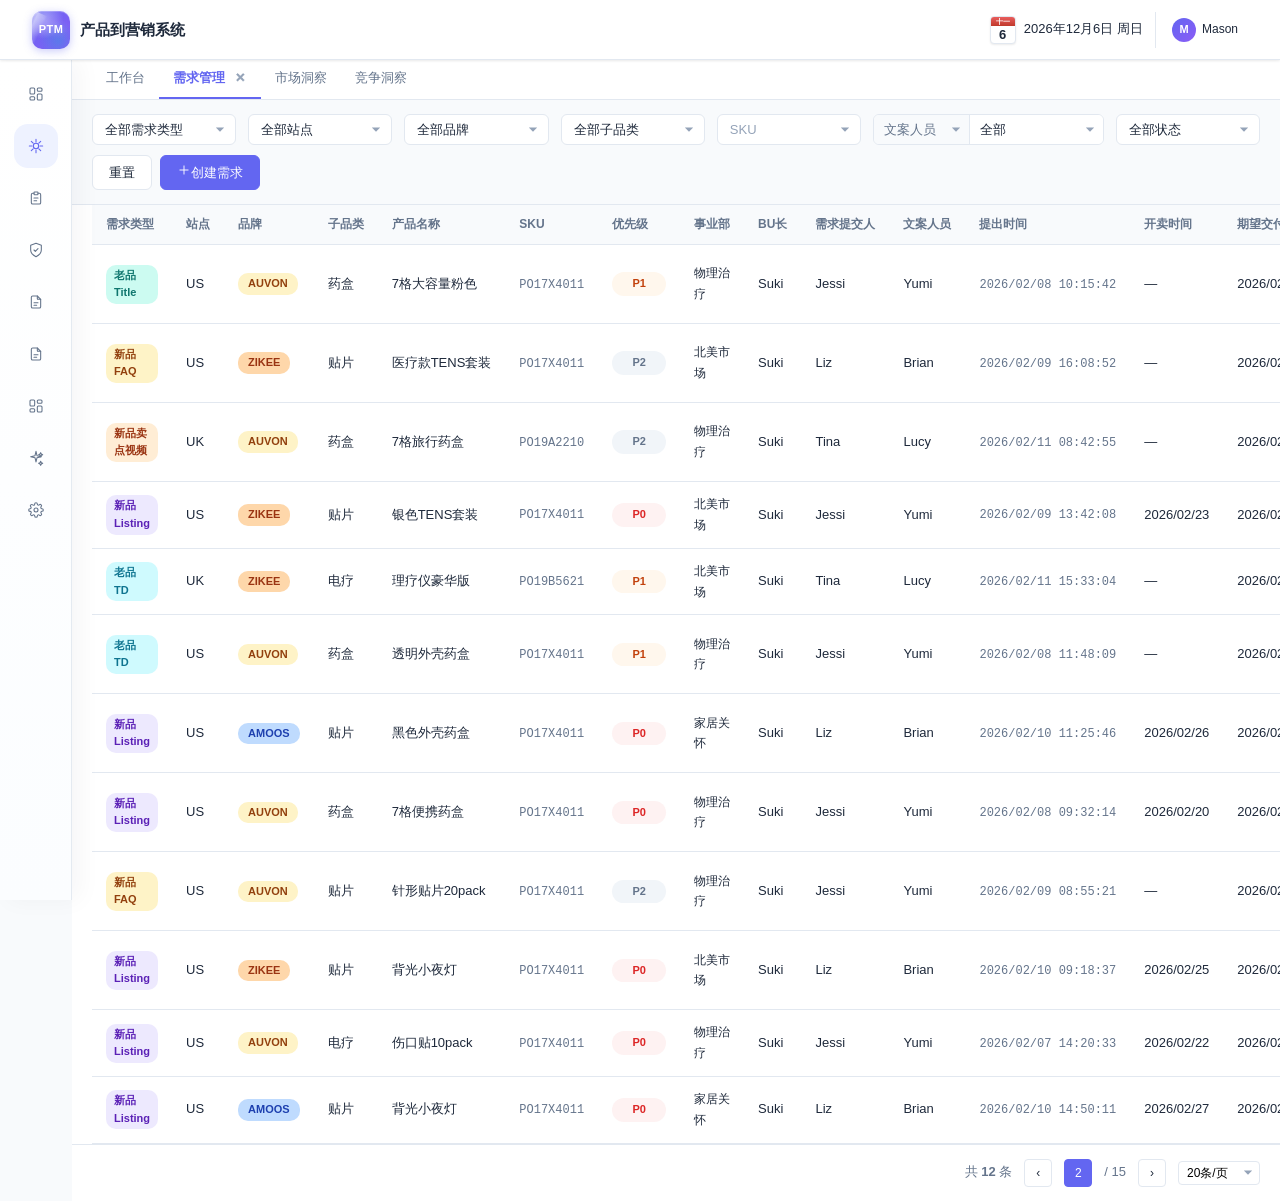
==== commit a899d7ac: "deploy: 同步 Title 看板、GEO 菜单与竞品审核闭环 把 product-marketing 已发布的原型更新同步到对外 Pages，不包含记账本或内部文档。  Co-authored-" ====
--- a/创建需求-上传页面.html
+++ b/创建需求-上传页面.html
@@ -22,12 +22,14 @@
 <link rel="stylesheet" href="styles/pages/wizard.css?v=20260605-design-dept">
 <link rel="stylesheet" href="styles/pages/result.css?v=20260608-opt-dual">
 <link rel="stylesheet" href="styles/pages/demand-list.css?v=20260528-1450">
-<link rel="stylesheet" href="styles/pages/copy-list.css?v=20260604-product-ctx2">
+<link rel="stylesheet" href="styles/pages/copy-list.css?v=20260612-review-tabs7">
 <link rel="stylesheet" href="styles/pages/workbench.css?v=20260609-no-sales-hint">
 <link rel="stylesheet" href="styles/pages/ops-workbench.css?v=20260601-1501">
+<link rel="stylesheet" href="styles/pages/geo.css?v=20260817-1710">
 <link rel="stylesheet" href="styles/pages/design-demand.css?v=20260609-design-sync">
-<link rel="stylesheet" href="styles/pages/competitor-mgr.css?v=20260604-1013">
-<link rel="stylesheet" href="styles/pages/ai-chat.css?v=20260609-idx-width">
+<link rel="stylesheet" href="styles/pages/competitor-mgr.css?v=20260812-1555">
+<link rel="stylesheet" href="styles/pages/title-board.css?v=20260818-0948">
+<link rel="stylesheet" href="styles/pages/ai-chat.css?v=20260612-note-required">
 
 <!-- ===== Mock 数据层（必须在主 script 之前加载，因为有顶层立即引用）===== -->
 <!-- 接 API 时只改这些文件 -->
@@ -42,15 +44,16 @@
 <script src="scripts/data/bg-knowledge.js?v=20260509-1710"></script>
 <script src="scripts/data/score-rules.js?v=20260509-1710"></script>
 <script src="scripts/data/input-templates.js?v=20260608-opt-dual"></script>
-<script src="scripts/data/workbench-mock.js?v=20260608-health-status"></script>
+<script src="scripts/data/workbench-mock.js?v=20260612-health-summary"></script>
 <script src="scripts/data/design-demand-mock.js?v=20260609-design-sync"></script>
 <script src="scripts/data/insight-report-md.js?v=20260604-1013"></script>
+<script src="scripts/data/title-board-mock.js?v=20260805-1740"></script>
 
 <!-- ===== Core 基础设施（在数据之后、主 inline 脚本之前加载）===== -->
 <script src="scripts/core/icons.js?v=20260509-1710"></script>
 <script src="scripts/core/utils.js?v=20260509-1710"></script>
 <script src="scripts/core/toast.js?v=20260509-1710"></script>
-<script src="scripts/core/router.js?v=20260609-design-sync"></script>
+<script src="scripts/core/router.js?v=20260817-geo"></script>
 
 <!-- ===== SheetJS（Excel 生成库，在页面脚本之前加载） ===== -->
 <script src="scripts/vendor/xlsx.full.min.js"></script>
@@ -59,14 +62,16 @@
 <script src="scripts/pages/topbar.js?v=20260509-1710"></script>
 <script src="scripts/pages/wizard.js?v=20260605-design-dept"></script>
 <script src="scripts/pages/result.js?v=20260609-design-sync"></script>
-<script src="scripts/pages/demand-list.js?v=20260609-design-sync"></script>
-<script src="scripts/pages/competitor-mgr.js?v=20260605-ir-head"></script>
+<script src="scripts/pages/demand-list.js?v=20260817-geo"></script>
+<script src="scripts/pages/competitor-mgr.js?v=20260812-1555"></script>
+<script src="scripts/pages/title-board.js?v=20260818-1048"></script>
 <script src="scripts/pages/ops-workbench.js?v=20260601-1501"></script>
+<script src="scripts/pages/geo.js?v=20260817-1710"></script>
 <script src="scripts/pages/copy-list.js?v=20260512-1655"></script>
 <script src="scripts/pages/review-list.js?v=20260509-1710"></script>
-<script src="scripts/pages/copy-review-list.js?v=20260609-design-sync"></script>
+<script src="scripts/pages/copy-review-list.js?v=20260612-review-tabs5"></script>
 <script src="scripts/pages/design-demand-list.js?v=20260609-design-sync"></script>
-<script src="scripts/pages/ai-chat.js?v=20260609-richtext-headline"></script>
+<script src="scripts/pages/ai-chat.js?v=20260612-note-required"></script>
 <script src="scripts/pages/workbench-trend.js?v=20260604-trend-line"></script>
 
 <!-- ===== 入口（DOMContentLoaded 初始化）===== -->
@@ -397,8 +402,10 @@
 
     <section id="competitor-mgr-view" class="competitor-mgr-view" style="display:none;"></section>
     <section id="product-mgr-view" class="product-mgr-view" style="display:none;"></section>
+    <section id="title-board-view" class="title-board-view" style="display:none;"></section>
     <section id="insight-report-view" class="insight-report-view" style="display:none;"></section>
     <section id="ops-workbench-view" class="ops-workbench-view" style="display:none;"></section>
+    <section id="geo-view" class="geo-view" style="display:none;"></section>
 
     <!-- ===== 工作台 ===== -->
     <section id="workbench-view" class="workbench-view" style="display:none;">
--- a/styles/pages/copy-list.css
+++ b/styles/pages/copy-list.css
@@ -2478,3 +2478,146 @@
     overflow-x: auto;
   }
 
+  /* ============================================
+     文案审核：状态 Tab + 单表格 紧凑版
+     ============================================ */
+  .cr-review-tabs {
+    display: inline-flex;
+    align-items: center;
+    gap: 6px;
+    padding: 5px;
+    margin: 10px 0 14px;
+    background: #eef2f7;
+    border: 1px solid #dbe3ee;
+    border-radius: 12px;
+    box-shadow: 0 1px 2px rgba(15, 23, 42, 0.04);
+  }
+  .cr-review-tab {
+    display: inline-flex;
+    align-items: center;
+    gap: 8px;
+    padding: 8px 18px;
+    border: 1px solid #dbe3ee;
+    border-radius: 9px;
+    background: white;
+    color: #475569;
+    font-size: 13px;
+    font-weight: 600;
+    font-family: inherit;
+    cursor: pointer;
+    line-height: 1.4;
+    white-space: nowrap;
+    box-shadow: 0 1px 2px rgba(15, 23, 42, 0.04);
+    transition: background 0.15s ease, color 0.15s ease, box-shadow 0.15s ease, border-color 0.15s ease, transform 0.12s ease;
+  }
+  .cr-review-tab:hover:not(.active) {
+    background: #f8fafc;
+    color: #1e293b;
+    border-color: #cbd5e1;
+    box-shadow: 0 2px 6px rgba(15, 23, 42, 0.06);
+  }
+  .cr-tab-badge {
+    display: inline-flex;
+    align-items: center;
+    justify-content: center;
+    min-width: 22px;
+    height: 22px;
+    padding: 0 8px;
+    border-radius: 999px;
+    background: #e2e8f0;
+    color: #475569;
+    font-size: 12px;
+    font-weight: 800;
+    line-height: 1;
+    transition: background 0.15s ease, color 0.15s ease;
+  }
+  .cr-review-tab.cr-tab-pending.active {
+    background: linear-gradient(180deg, #fffbeb 0%, #fef3c7 100%);
+    color: #92400e;
+    border-color: #f59e0b;
+    font-weight: 700;
+    box-shadow: 0 0 0 1px rgba(245, 158, 11, 0.15), 0 3px 10px rgba(245, 158, 11, 0.22);
+  }
+  .cr-review-tab.cr-tab-pending.active .cr-tab-badge {
+    background: #f59e0b;
+    color: white;
+  }
+  .cr-review-tab.cr-tab-history.active {
+    background: linear-gradient(180deg, #eef2ff 0%, #e0e7ff 100%);
+    color: #4338ca;
+    border-color: #6366f1;
+    font-weight: 700;
+    box-shadow: 0 0 0 1px rgba(99, 102, 241, 0.12), 0 3px 10px rgba(99, 102, 241, 0.2);
+  }
+  .cr-review-tab.cr-tab-history.active .cr-tab-badge {
+    background: #6366f1;
+    color: white;
+  }
+
+  /* 紧凑表格：缩小行高与内边距，一屏看更多 */
+  .review-data-table.cr-compact th {
+    padding: 8px 10px;
+    font-size: 12px;
+  }
+  .review-data-table.cr-compact td {
+    padding: 6px 10px;
+    font-size: 13px;
+  }
+
+  /* 产品名（单列、超长省略） */
+  .cr-product-name {
+    display: block;
+    font-size: 13px;
+    color: var(--text);
+    font-weight: 600;
+    overflow: hidden;
+    text-overflow: ellipsis;
+    white-space: nowrap;
+    max-width: 180px;
+  }
+  .cr-site-text {
+    font-size: 12px;
+    color: var(--text-muted);
+  }
+
+  /* 待审核行强调可点击 */
+  .cr-pending-row { cursor: pointer; }
+  .cr-pending-row:hover { background: #fffbeb; }
+  .cr-history-row { cursor: pointer; }
+
+  .row-action-btn.primary {
+    color: white;
+    background: var(--primary);
+    font-weight: 600;
+    padding: 5px 12px;
+  }
+  .row-action-btn.primary:hover {
+    background: #4f46e5;
+    background: var(--primary);
+    filter: brightness(0.95);
+  }
+
+  .cr-reject-reason {
+    display: -webkit-box;
+    -webkit-line-clamp: 2;
+    -webkit-box-orient: vertical;
+    overflow: hidden;
+    font-size: 12px;
+    color: #b91c1c;
+    line-height: 1.5;
+  }
+  .cr-pass-note {
+    font-size: 12px;
+    color: var(--text-light);
+  }
+
+  .cr-empty-cell {
+    text-align: center;
+    padding: 40px 16px;
+    color: var(--text-light);
+  }
+  .cr-empty-icon {
+    font-size: 26px;
+    margin-bottom: 8px;
+  }
+
--- a/styles/pages/geo.css
+++ b/styles/pages/geo.css
@@ -0,0 +1,372 @@
+/* ============================================
+   GEO 模块：占位页 + 品牌总看板
+   ============================================ */
+
+.geo-view {
+  height: 100%;
+  overflow-y: auto;
+  background: #f4f7fb;
+}
+
+.geo-page {
+  min-height: 100%;
+  padding: 24px 28px 48px;
+}
+
+.geo-head {
+  margin-bottom: 16px;
+  padding: 20px 22px;
+  border: 1px solid #e2e8f0;
+  border-radius: 16px;
+  background: #fff;
+  box-shadow: 0 8px 20px rgba(15, 23, 42, .04);
+}
+
+.geo-eyebrow {
+  display: inline-block;
+  margin-bottom: 8px;
+  color: #64748b;
+  font-size: 12px;
+  font-weight: 800;
+  letter-spacing: .08em;
+}
+
+.geo-head h1 {
+  margin: 0 0 8px;
+  color: #0f172a;
+  font-size: 22px;
+  line-height: 1.2;
+}
+
+.geo-head p {
+  margin: 0;
+  color: #64748b;
+  font-size: 13px;
+  line-height: 1.7;
+}
+
+.geo-empty {
+  display: flex;
+  flex-direction: column;
+  align-items: center;
+  justify-content: center;
+  min-height: 360px;
+  padding: 48px 24px;
+  border: 1px dashed #cbd5e1;
+  border-radius: 16px;
+  background: #fff;
+  text-align: center;
+}
+
+.geo-empty-icon {
+  display: flex;
+  align-items: center;
+  justify-content: center;
+  width: 64px;
+  height: 64px;
+  margin-bottom: 16px;
+  border-radius: 16px;
+  color: #6366f1;
+  background: #eef2ff;
+}
+
+.geo-empty strong {
+  color: #0f172a;
+  font-size: 16px;
+}
+
+.geo-empty p {
+  max-width: 420px;
+  margin: 8px 0 0;
+  color: #64748b;
+  font-size: 13px;
+  line-height: 1.6;
+}
+
+.geo-filter-bar {
+  display: flex;
+  flex-wrap: wrap;
+  align-items: flex-end;
+  gap: 12px;
+  margin-bottom: 14px;
+  padding: 14px 16px;
+  border: 1px solid #e2e8f0;
+  border-radius: 14px;
+  background: #fff;
+}
+
+.geo-filter-bar label {
+  display: grid;
+  gap: 6px;
+  color: #64748b;
+  font-size: 11px;
+  font-weight: 700;
+}
+
+.geo-filter-bar select {
+  min-width: 120px;
+  height: 34px;
+  padding: 0 10px;
+  border: 1px solid #e2e8f0;
+  border-radius: 8px;
+  color: #0f172a;
+  background: #fff;
+  font-size: 13px;
+}
+
+.geo-filter-scope {
+  margin-left: auto;
+  color: #64748b;
+  font-size: 12px;
+}
+
+.geo-tabs {
+  display: flex;
+  gap: 4px;
+  margin-bottom: 16px;
+  padding: 6px;
+  border: 1px solid #e2e8f0;
+  border-radius: 14px;
+  background: #fff;
+}
+
+.geo-tab {
+  flex: 1;
+  padding: 10px 12px;
+  border: 0;
+  border-radius: 10px;
+  color: #64748b;
+  background: transparent;
+  font-size: 13px;
+  font-weight: 700;
+  cursor: pointer;
+}
+
+.geo-tab:hover {
+  color: #1d4ed8;
+  background: #f1f5f9;
+}
+
+.geo-tab.active {
+  color: #fff;
+  background: linear-gradient(135deg, #2563eb 0%, #1d4ed8 100%);
+}
+
+.geo-tab-body {
+  display: grid;
+  gap: 14px;
+}
+
+.geo-module {
+  padding: 16px 18px;
+  border: 1px solid #e2e8f0;
+  border-radius: 14px;
+  background: #fff;
+}
+
+.geo-module-head {
+  margin-bottom: 14px;
+}
+
+.geo-module-head h3 {
+  margin: 0 0 4px;
+  color: #0f172a;
+  font-size: 15px;
+}
+
+.geo-module-head p {
+  margin: 0;
+  color: #64748b;
+  font-size: 12px;
+}
+
+.geo-platform-row,
+.geo-kpi-row,
+.geo-sentiment-row {
+  display: grid;
+  grid-template-columns: repeat(4, minmax(0, 1fr));
+  gap: 10px;
+}
+
+.geo-sentiment-row {
+  grid-template-columns: repeat(3, minmax(0, 1fr));
+}
+
+.geo-platform-card,
+.geo-kpi-card,
+.geo-sentiment-card {
+  padding: 14px;
+  border-radius: 12px;
+  background: #f8fafc;
+}
+
+.geo-platform-card span,
+.geo-kpi-card span,
+.geo-sentiment-card span {
+  display: block;
+  color: #64748b;
+  font-size: 12px;
+}
+
+.geo-platform-card strong,
+.geo-kpi-card strong,
+.geo-sentiment-card strong {
+  display: block;
+  margin-top: 8px;
+  color: #0f172a;
+  font-size: 22px;
+  line-height: 1.1;
+}
+
+.geo-kpi-card em {
+  display: inline-block;
+  margin-top: 8px;
+  font-size: 12px;
+  font-style: normal;
+  font-weight: 700;
+}
+
+.geo-kpi-card em.up { color: #047857; }
+.geo-kpi-card em.down { color: #b91c1c; }
+
+.geo-insight-list {
+  display: grid;
+  gap: 10px;
+  margin: 0;
+  padding: 0;
+  list-style: none;
+}
+
+.geo-insight-list li {
+  display: flex;
+  gap: 10px;
+  align-items: flex-start;
+  padding: 10px 12px;
+  border-radius: 10px;
+  background: #f8fafc;
+}
+
+.geo-insight-list p {
+  margin: 0;
+  color: #334155;
+  font-size: 13px;
+  line-height: 1.6;
+}
+
+.geo-tag {
+  flex-shrink: 0;
+  padding: 2px 8px;
+  border-radius: 999px;
+  font-size: 11px;
+  font-weight: 800;
+}
+
+.geo-tag.ok { color: #047857; background: #d1fae5; }
+.geo-tag.warn { color: #b45309; background: #fef3c7; }
+.geo-tag.danger { color: #b91c1c; background: #fee2e2; }
+
+.geo-channel-list,
+.geo-strength-list {
+  display: grid;
+  gap: 10px;
+}
+
+.geo-channel-row,
+.geo-strength-row {
+  display: grid;
+  grid-template-columns: 110px minmax(0, 1fr) 48px 64px;
+  gap: 10px;
+  align-items: center;
+  color: #334155;
+  font-size: 13px;
+}
+
+.geo-strength-row {
+  grid-template-columns: 110px minmax(0, 1fr) 40px;
+}
+
+.geo-bar {
+  height: 8px;
+  overflow: hidden;
+  border-radius: 999px;
+  background: #e2e8f0;
+}
+
+.geo-bar i {
+  display: block;
+  height: 100%;
+  border-radius: inherit;
+  background: #2563eb;
+}
+
+.geo-channel-row em {
+  color: #64748b;
+  font-style: normal;
+  text-align: right;
+}
+
+.geo-trend {
+  display: flex;
+  align-items: flex-end;
+  gap: 16px;
+  height: 180px;
+  padding: 8px 8px 0;
+}
+
+.geo-trend-col {
+  flex: 1;
+  display: flex;
+  flex-direction: column;
+  align-items: center;
+  justify-content: flex-end;
+  height: 100%;
+  gap: 8px;
+}
+
+.geo-trend-bar {
+  width: 36px;
+  min-height: 8px;
+  border-radius: 8px 8px 0 0;
+  background: #93c5fd;
+}
+
+.geo-trend-col span {
+  color: #64748b;
+  font-size: 12px;
+}
+
+.geo-table-wrap {
+  overflow-x: auto;
+}
+
+.geo-table {
+  width: 100%;
+  border-collapse: collapse;
+  font-size: 13px;
+}
+
+.geo-table th,
+.geo-table td {
+  padding: 10px 8px;
+  border-bottom: 1px solid #e2e8f0;
+  text-align: left;
+  color: #334155;
+}
+
+.geo-table th {
+  color: #64748b;
+  font-size: 12px;
+  font-weight: 700;
+}
+
+.geo-sentiment-card.ok { background: #ecfdf5; }
+.geo-sentiment-card.danger { background: #fef2f2; }
+.geo-sentiment-card.muted { background: #f8fafc; }
+
+@media (max-width: 980px) {
+  .geo-platform-row,
+  .geo-kpi-row,
+  .geo-sentiment-row {
+    grid-template-columns: 1fr 1fr;
+  }
+}
--- a/styles/pages/competitor-mgr.css
+++ b/styles/pages/competitor-mgr.css
@@ -13,6 +13,34 @@
   min-width: 1180px;
   padding: 24px 28px 48px;
   color: #172033;
+}
+
+.cm-module-head {
+  display: flex;
+  align-items: center;
+  justify-content: space-between;
+  gap: 24px;
+  padding: 18px 20px;
+  border: 1px solid #dbe4ef;
+  border-radius: 16px;
+  background: #fff;
+  box-shadow: 0 8px 22px rgba(15, 23, 42, .05);
+}
+.cm-module-head span {
+  color: #2563eb;
+  font-size: 10px;
+  font-weight: 800;
+  letter-spacing: .08em;
+}
+.cm-module-head h1 {
+  margin: 3px 0 4px;
+  color: #0f172a;
+  font-size: 22px;
+}
+.cm-module-head p {
+  margin: 0;
+  color: #64748b;
+  font-size: 12px;
 }
 
 /* ── 顶部 Hero ── */
@@ -88,6 +116,10 @@
   color: #1d4ed8;
   background: #eff6ff;
 }
+.cm-btn-danger {
+  color: #fff;
+  background: #dc2626;
+}
 .cm-btn-sm { padding: 7px 12px; font-size: 12px; }
 
 /* ── Tab 切换 ── */
@@ -103,6 +135,10 @@
 }
 .cm-tab {
   flex: 1;
+  display: inline-flex;
+  align-items: center;
+  justify-content: center;
+  gap: 8px;
   padding: 12px 18px;
   border: 0;
   border-radius: 10px;
@@ -119,6 +155,39 @@
   background: linear-gradient(135deg, #2563eb 0%, #1d4ed8 100%);
   box-shadow: 0 6px 14px rgba(37, 99, 235, .22);
 }
+.cm-tab.active .cm-tab-badge-pending {
+  color: #92400e;
+  background: #fde68a;
+}
+.cm-tab.active .cm-tab-badge-rejected {
+  color: #991b1b;
+  background: #fecaca;
+}
+.cm-tab-badges {
+  display: inline-flex;
+  align-items: center;
+  gap: 4px;
+}
+.cm-tab-badge {
+  min-width: 18px;
+  padding: 1px 6px;
+  border-radius: 999px;
+  font-size: 11px;
+  font-weight: 800;
+  line-height: 1.4;
+}
+.cm-tab-badge-pending {
+  color: #b45309;
+  background: #fef3c7;
+}
+.cm-tab-badge-rejected {
+  color: #b91c1c;
+  background: #fee2e2;
+}
+  color: #fff;
+  background: linear-gradient(135deg, #2563eb 0%, #1d4ed8 100%);
+  box-shadow: 0 6px 14px rgba(37, 99, 235, .22);
+}
 
 .cm-tab-body { min-height: 480px; }
 .cm-tab-pane { display: none; }
@@ -154,6 +223,30 @@
   font-size: 24px;
   line-height: 1;
 }
+
+.cm-roadmap {
+  display: grid;
+  grid-template-columns: repeat(4, 1fr);
+  gap: 10px;
+  margin-top: 14px;
+}
+.cm-roadmap article {
+  display: grid;
+  gap: 5px;
+  padding: 14px;
+  border: 1px dashed #cbd5e1;
+  border-radius: 12px;
+  background: #f8fafc;
+}
+.cm-roadmap article.done {
+  border-style: solid;
+  border-color: #bbf7d0;
+  background: #f0fdf4;
+}
+.cm-roadmap span { color: #64748b; font-size: 10px; font-weight: 700; }
+.cm-roadmap strong { color: #0f172a; font-size: 12px; }
+.cm-roadmap em { color: #94a3b8; font-size: 10px; font-style: normal; }
+.cm-roadmap article.done em { color: #047857; font-weight: 700; }
 .cm-kpi-card p {
   margin: 0;
   color: #64748b;
@@ -358,6 +451,54 @@
   font: inherit;
 }
 .cm-filter-row input { min-width: 160px; }
+
+.cm-bind-context {
+  display: flex;
+  align-items: center;
+  gap: 12px;
+  margin-bottom: 10px;
+  padding: 10px 12px;
+  border: 1px solid #bfdbfe;
+  border-radius: 10px;
+  background: #eff6ff;
+}
+.cm-bind-context > div { flex: 1; }
+.cm-bind-context strong,
+.cm-bind-context span { display: block; }
+.cm-bind-context strong { color: #1e3a8a; font-size: 12px; }
+.cm-bind-context span { margin-top: 2px; color: #64748b; font-size: 10px; }
+.cm-bind-context label {
+  display: flex;
+  align-items: center;
+  gap: 6px;
+  color: #334155;
+  font-size: 11px;
+  font-weight: 700;
+}
+.cm-bind-context select {
+  min-width: 125px;
+  border: 1px solid #bfdbfe;
+  border-radius: 7px;
+  padding: 6px 8px;
+  background: #fff;
+  font-size: 11px;
+}
+
+.cm-completeness {
+  display: inline-block;
+  width: 54px;
+  height: 5px;
+  margin-right: 5px;
+  overflow: hidden;
+  border-radius: 999px;
+  background: #e2e8f0;
+  vertical-align: middle;
+}
+.cm-completeness i {
+  display: block;
+  height: 100%;
+  background: #22c55e;
+}
 .cm-filter-summary {
   margin-left: auto;
   color: #475569;
@@ -1886,6 +2027,41 @@
 }
 .cm-modal-head h3 { margin: 0; font-size: 16px; }
 .cm-modal-head p { margin: 4px 0 0; color: #64748b; font-size: 12.5px; }
+.cm-add-lookup {
+  display: grid;
+  grid-template-columns: 120px minmax(180px, 1fr) auto;
+  gap: 10px;
+  align-items: end;
+  margin-bottom: 8px;
+  padding: 12px;
+  border: 1px solid #bfdbfe;
+  border-radius: 12px;
+  background: #eff6ff;
+}
+.cm-add-lookup label {
+  display: grid;
+  gap: 5px;
+  color: #334155;
+  font-size: 12px;
+  font-weight: 700;
+}
+.cm-add-lookup input,
+.cm-add-lookup select {
+  width: 100%;
+  height: 38px;
+  border: 1px solid #bfdbfe;
+  border-radius: 8px;
+  padding: 0 10px;
+  background: #fff;
+  font-size: 13px;
+}
+.cm-add-fetch-status {
+  margin-bottom: 14px;
+  color: #64748b;
+  font-size: 11px;
+}
+.cm-add-fetch-status.success { color: #047857; }
+.cm-add-fetch-status.error { color: #b91c1c; }
 .cm-form-grid {
   display: grid;
   grid-template-columns: repeat(2, 1fr);
@@ -1918,6 +2094,221 @@
   justify-content: flex-end;
   gap: 8px;
   margin-top: 16px;
+}
+
+/* ── 新增 ASIN 审核 ── */
+.cm-review-page {
+  display: grid;
+  gap: 12px;
+}
+.cm-review-head {
+  display: flex;
+  align-items: center;
+  justify-content: space-between;
+  gap: 16px;
+  padding: 16px 18px;
+  border: 1px solid #e2e8f0;
+  border-radius: 14px;
+  background: #fff;
+}
+.cm-review-head h3 { margin: 0; color: #0f172a; font-size: 16px; }
+.cm-review-head p { margin: 4px 0 0; color: #64748b; font-size: 11px; }
+.cm-review-summary {
+  display: flex;
+  flex-wrap: wrap;
+  gap: 8px;
+  margin-top: 10px;
+}
+.cm-review-summary-item {
+  padding: 4px 8px;
+  border-radius: 999px;
+  font-size: 10px;
+  font-weight: 700;
+}
+.cm-review-summary-item.pending {
+  color: #b45309;
+  background: #fef3c7;
+}
+.cm-review-summary-item.rejected {
+  color: #b91c1c;
+  background: #fee2e2;
+}
+.cm-review-filters {
+  display: flex;
+  gap: 4px;
+  padding: 4px;
+  border-radius: 9px;
+  background: #f1f5f9;
+}
+.cm-review-filters button {
+  border: 0;
+  border-radius: 7px;
+  padding: 7px 11px;
+  color: #64748b;
+  background: transparent;
+  font-size: 11px;
+  font-weight: 700;
+  cursor: pointer;
+}
+.cm-review-filters button.active {
+  color: #1d4ed8;
+  background: #fff;
+  box-shadow: 0 2px 8px rgba(15, 23, 42, .08);
+}
+.cm-review-list {
+  display: grid;
+  gap: 10px;
+}
+.cm-review-card {
+  display: grid;
+  grid-template-columns: minmax(0, 1fr) auto;
+  gap: 14px;
+  padding: 16px;
+  border: 1px solid #e2e8f0;
+  border-radius: 14px;
+  background: #fff;
+  transition: box-shadow .25s ease, border-color .25s ease;
+}
+.cm-review-card.is-highlight {
+  border-color: #93c5fd;
+  box-shadow: 0 0 0 3px rgba(59, 130, 246, .18);
+  animation: cmReviewHighlight 2.5s ease;
+}
+@keyframes cmReviewHighlight {
+  0%, 20% { box-shadow: 0 0 0 4px rgba(59, 130, 246, .28); }
+  100% { box-shadow: 0 0 0 3px rgba(59, 130, 246, .18); }
+}
+.cm-review-card-main {
+  display: flex;
+  gap: 12px;
+  min-width: 0;
+}
+.cm-review-card-main .cm-table-img {
+  width: 64px;
+  height: 64px;
+  flex-shrink: 0;
+}
+.cm-review-card-info { min-width: 0; }
+.cm-review-card-title {
+  display: flex;
+  align-items: center;
+  gap: 8px;
+}
+.cm-review-card-title strong { color: #0f172a; font-size: 13px; }
+.cm-review-card-info > p {
+  margin: 6px 0;
+  overflow: hidden;
+  color: #475569;
+  font-size: 11px;
+  text-overflow: ellipsis;
+  white-space: nowrap;
+}
+.cm-review-card-info > small { color: #94a3b8; font-size: 10px; }
+.cm-review-meta {
+  display: flex;
+  flex-wrap: wrap;
+  gap: 5px;
+  margin-bottom: 7px;
+}
+.cm-review-meta span,
+.cm-review-risk {
+  padding: 3px 6px;
+  border-radius: 999px;
+  color: #475569;
+  background: #f1f5f9;
+  font-size: 9px;
+  font-weight: 700;
+}
+.cm-review-risk { color: #b45309; background: #fef3c7; }
+.cm-review-reason,
+.cm-review-rejected {
+  margin: 6px 0;
+  color: #475569;
+  font-size: 10px;
+}
+.cm-review-reason b,
+.cm-review-rejected b { margin-right: 6px; color: #0f172a; }
+.cm-review-rejected {
+  padding: 7px 8px;
+  border-radius: 7px;
+  color: #b91c1c;
+  background: #fef2f2;
+}
+.cm-review-rejected-block {
+  margin-top: 8px;
+  padding: 10px 12px;
+  border-left: 3px solid #ef4444;
+  border-radius: 0 8px 8px 0;
+  background: #fef2f2;
+}
+.cm-review-rejected-label {
+  margin-bottom: 4px;
+  color: #991b1b;
+  font-size: 10px;
+  font-weight: 800;
+}
+.cm-review-rejected-text {
+  color: #7f1d1d;
+  font-size: 11px;
+  line-height: 1.5;
+  white-space: pre-wrap;
+}
+.cm-review-rejected-meta {
+  display: block;
+  margin-top: 6px;
+  color: #b91c1c;
+  font-size: 10px;
+}
+.cm-review-approved-fold {
+  padding: 12px 16px;
+  border: 1px solid #e2e8f0;
+  border-radius: 14px;
+  background: #fff;
+}
+.cm-review-approved-fold > summary {
+  cursor: pointer;
+  color: #334155;
+  font-size: 12px;
+  font-weight: 700;
+}
+.cm-review-approved-list {
+  display: grid;
+  gap: 8px;
+  margin-top: 12px;
+}
+.cm-review-approved-item {
+  display: flex;
+  flex-wrap: wrap;
+  align-items: center;
+  gap: 8px;
+  padding: 10px 12px;
+  border-radius: 10px;
+  background: #f8fafc;
+  font-size: 11px;
+}
+.cm-review-approved-item strong { color: #0f172a; }
+.cm-review-approved-item span { color: #64748b; }
+.cm-review-approved-item small { color: #94a3b8; }
+.cm-review-actions {
+  display: flex;
+  align-items: flex-start;
+  gap: 6px;
+}
+.cm-review-reject-form {
+  grid-column: 1 / -1;
+  display: flex;
+  gap: 8px;
+  padding-top: 12px;
+  border-top: 1px solid #e2e8f0;
+}
+.cm-review-reject-form textarea {
+  flex: 1;
+  min-height: 38px;
+  border: 1px solid #fecaca;
+  border-radius: 8px;
+  padding: 8px 10px;
+  font-size: 11px;
+  resize: vertical;
 }
 
 /* ── 竞品库增强字段 ── */
--- a/styles/pages/title-board.css
+++ b/styles/pages/title-board.css
@@ -0,0 +1,1249 @@
+/* ============================================
+   Title 看板
+   ============================================ */
+
+.title-board-view {
+  height: 100%;
+  overflow-y: auto;
+  background: #f4f7fb;
+}
+
+.tb-app {
+  min-width: 1120px;
+  padding: 22px 26px 44px;
+  color: #172033;
+}
+
+.tb-header {
+  display: flex;
+  align-items: flex-start;
+  justify-content: space-between;
+  gap: 20px;
+  padding: 18px 20px;
+  border: 1px solid #e2e8f0;
+  border-radius: 14px;
+  background: #fff;
+}
+
+.tb-eyebrow {
+  display: inline-block;
+  margin-bottom: 5px;
+  color: #64748b;
+  font-size: 11px;
+  font-weight: 800;
+  letter-spacing: .08em;
+}
+
+.tb-header h1 {
+  margin: 0 0 5px;
+  color: #0f172a;
+  font-size: 21px;
+}
+
+.tb-header p {
+  max-width: 760px;
+  margin: 0;
+  color: #64748b;
+  font-size: 13px;
+  line-height: 1.6;
+}
+
+.tb-header-summary {
+  display: flex;
+  align-items: center;
+  gap: 10px;
+  min-width: 112px;
+  padding: 9px 12px;
+  border-radius: 10px;
+  color: #64748b;
+  background: #f8fafc;
+  font-size: 12px;
+}
+
+.tb-header-summary strong {
+  color: #1d4ed8;
+  font-size: 22px;
+}
+
+.tb-filters {
+  display: grid;
+  grid-template-columns: minmax(240px, 1fr) 130px 120px auto auto;
+  gap: 10px;
+  align-items: center;
+  margin: 14px 0;
+  padding: 12px;
+  border: 1px solid #e2e8f0;
+  border-radius: 12px;
+  background: #fff;
+}
+
+.tb-search {
+  position: relative;
+  min-width: 0;
+}
+
+.tb-search-icon {
+  position: absolute;
+  left: 11px;
+  top: 50%;
+  transform: translateY(-50%);
+  color: #94a3b8;
+  font-size: 17px;
+}
+
+.tb-search input,
+.tb-filters select {
+  width: 100%;
+  height: 38px;
+  border: 1px solid #dbe4ef;
+  border-radius: 9px;
+  outline: none;
+  color: #0f172a;
+  background: #fff;
+  font-size: 12px;
+}
+
+.tb-search input {
+  padding: 0 34px;
+}
+
+.tb-filters select {
+  padding: 0 10px;
+}
+
+.tb-search input:focus,
+.tb-filters select:focus {
+  border-color: #93c5fd;
+  box-shadow: 0 0 0 3px rgba(37, 99, 235, .1);
+}
+
+.tb-search-clear {
+  position: absolute;
+  right: 8px;
+  top: 50%;
+  width: 22px;
+  height: 22px;
+  transform: translateY(-50%);
+  border: 0;
+  border-radius: 50%;
+  color: #64748b;
+  background: #f1f5f9;
+  cursor: pointer;
+  font-size: 16px;
+  line-height: 1;
+}
+
+.tb-search-clear[hidden] {
+  display: none;
+}
+
+.tb-search-results {
+  position: absolute;
+  left: 0;
+  right: 0;
+  top: calc(100% + 7px);
+  z-index: 30;
+  display: none;
+  max-height: 386px;
+  overflow-y: auto;
+  border: 1px solid #dbe4ef;
+  border-radius: 10px;
+  background: #fff;
+  box-shadow: 0 12px 28px rgba(15, 23, 42, .14);
+}
+
+.tb-search-results.open {
+  display: block;
+}
+
+.tb-search-result {
+  display: block;
+  width: 100%;
+  border: 0;
+  border-bottom: 1px solid #eef2f7;
+  padding: 10px 12px;
+  color: #1d4ed8;
+  background: #fff;
+  cursor: pointer;
+  text-align: left;
+  font-size: 12px;
+  font-weight: 700;
+}
+
+.tb-search-result:last-child {
+  border-bottom: 0;
+}
+
+.tb-search-result:hover,
+.tb-search-result.active {
+  background: #eff6ff;
+}
+
+.tb-search-result mark {
+  border-radius: 3px;
+  padding: 0 1px;
+  color: #92400e;
+  background: #fef3c7;
+}
+
+.tb-search-empty {
+  padding: 22px 12px;
+  color: #94a3b8;
+  font-size: 11px;
+  text-align: center;
+}
+
+.tb-active-only {
+  padding: 7px 10px;
+  border-radius: 999px;
+  color: #15803d;
+  background: #ecfdf3;
+  font-size: 11px;
+  font-weight: 800;
+  white-space: nowrap;
+}
+
+.tb-reset-btn {
+  height: 36px;
+  border: 1px solid #dbe4ef;
+  border-radius: 9px;
+  padding: 0 13px;
+  color: #475569;
+  background: #fff;
+  font-size: 12px;
+  font-weight: 700;
+  cursor: pointer;
+}
+
+.tb-workspace {
+  display: grid;
+  grid-template-columns: 270px minmax(0, 1fr);
+  gap: 14px;
+  align-items: start;
+}
+
+.tb-pn-panel,
+.tb-compare-panel {
+  min-width: 0;
+  border: 1px solid #e2e8f0;
+  border-radius: 14px;
+  background: #fff;
+}
+
+.tb-pn-panel {
+  position: sticky;
+  top: 14px;
+  overflow: hidden;
+}
+
+.tb-panel-head {
+  display: flex;
+  align-items: flex-start;
+  justify-content: space-between;
+  gap: 10px;
+  padding: 15px;
+  border-bottom: 1px solid #e2e8f0;
+}
+
+.tb-panel-head h2 {
+  margin: 0 0 3px;
+  color: #0f172a;
+  font-size: 14px;
+}
+
+.tb-panel-head p {
+  margin: 0;
+  color: #94a3b8;
+  font-size: 11px;
+  line-height: 1.5;
+}
+
+.tb-panel-head > span {
+  flex-shrink: 0;
+  color: #64748b;
+  font-size: 11px;
+  font-weight: 700;
+}
+
+.tb-line-tree {
+  display: flex;
+  flex-direction: column;
+  padding: 8px;
+}
+
+.tb-line-group + .tb-line-group {
+  margin-top: 2px;
+}
+
+.tb-line-toggle {
+  display: flex;
+  align-items: center;
+  justify-content: space-between;
+  width: 100%;
+  height: 38px;
+  border: 0;
+  border-radius: 8px;
+  padding: 0 10px;
+  color: #334155;
+  background: transparent;
+  cursor: pointer;
+  font-size: 12px;
+  font-weight: 700;
+  text-align: left;
+}
+
+.tb-line-toggle:hover {
+  background: #f8fafc;
+}
+
+.tb-line-toggle i {
+  color: #94a3b8;
+  font-size: 17px;
+  font-style: normal;
+  transition: transform .18s ease;
+}
+
+.tb-line-group.expanded .tb-line-toggle i {
+  transform: rotate(90deg);
+}
+
+.tb-line-pns {
+  display: flex;
+  flex-direction: column;
+  gap: 3px;
+  margin: 2px 0 5px 10px;
+  padding-left: 9px;
+  border-left: 1px solid #e2e8f0;
+}
+
+.tb-pn-item {
+  position: relative;
+  display: flex;
+  align-items: center;
+  justify-content: space-between;
+  gap: 8px;
+  width: 100%;
+  min-height: 34px;
+  border: 0;
+  border-radius: 7px;
+  padding: 0 9px;
+  text-align: left;
+  color: #475569;
+  background: transparent;
+  cursor: pointer;
+  font-size: 11px;
+  font-weight: 700;
+}
+
+.tb-pn-item:hover {
+  background: #f8fafc;
+}
+
+.tb-pn-item.active {
+  color: #1d4ed8;
+  background: #eff6ff;
+}
+
+.tb-pn-item.active::before {
+  position: absolute;
+  left: 0;
+  top: 7px;
+  bottom: 7px;
+  width: 2px;
+  border-radius: 2px;
+  background: #2563eb;
+  content: '';
+}
+
+.tb-pn-item > span {
+  overflow: hidden;
+  text-overflow: ellipsis;
+  white-space: nowrap;
+}
+
+.tb-pn-item > strong {
+  flex-shrink: 0;
+  padding: 2px 6px;
+  border-radius: 999px;
+  color: #64748b;
+  background: #f1f5f9;
+  font-size: 9px;
+  font-weight: 800;
+}
+
+.tb-compare-panel {
+  padding: 14px;
+}
+
+.tb-identity {
+  display: flex;
+  align-items: center;
+  padding: 10px 12px;
+  border: 1px solid #e2e8f0;
+  border-radius: 12px;
+  background: #f8fafc;
+}
+
+.tb-pn-summary {
+  display: flex;
+  flex-direction: column;
+  align-items: flex-start;
+  gap: 3px;
+  min-width: 0;
+  padding-left: 4px;
+}
+
+.tb-pn-summary small {
+  color: #94a3b8;
+  font-size: 8px;
+  font-weight: 700;
+}
+
+.tb-pn-summary strong {
+  color: #1d4ed8;
+  font-size: 11px;
+  font-weight: 800;
+}
+
+.tb-pn-summary span {
+  color: #64748b;
+  font-size: 9px;
+}
+
+.tb-sku-switcher {
+  min-width: 0;
+}
+
+.tb-sku-switcher-label {
+  margin-bottom: 3px;
+  color: #64748b;
+  font-size: 9px;
+  font-weight: 700;
+}
+
+.tb-sku-switcher > div:last-child {
+  display: flex;
+  gap: 6px;
+  overflow-x: auto;
+}
+
+.tb-sku-switch {
+  display: grid;
+  grid-template-columns: 34px minmax(0, 1fr) auto;
+  gap: 7px;
+  align-items: center;
+  min-width: 220px;
+  padding: 6px 7px;
+  border: 1px solid #e2e8f0;
+  border-radius: 8px;
+  color: #64748b;
+  background: #fff;
+  text-align: left;
+  cursor: pointer;
+}
+
+.tb-sku-switch:hover {
+  border-color: #bfdbfe;
+}
+
+.tb-sku-switch.selected {
+  border-color: #60a5fa;
+  background: #eff6ff;
+  box-shadow: 0 0 0 2px rgba(37, 99, 235, .08);
+}
+
+.tb-sku-switch > img {
+  width: 34px;
+  height: 34px;
+  border-radius: 7px;
+  object-fit: cover;
+  background: #f1f5f9;
+}
+
+.tb-sku-switch-copy {
+  min-width: 0;
+}
+
+.tb-sku-switch-copy > strong,
+.tb-sku-switch-copy > span,
+.tb-sku-switch-copy > small {
+  display: block;
+  overflow: hidden;
+  text-overflow: ellipsis;
+  white-space: nowrap;
+}
+
+.tb-sku-switch-copy > strong {
+  color: #0f172a;
+  font-size: 10px;
+}
+
+.tb-sku-switch-copy > span {
+  margin-top: 2px;
+  color: #475569;
+  font-size: 8px;
+}
+
+.tb-sku-switch-copy > small {
+  margin-top: 2px;
+  color: #94a3b8;
+  font-size: 8px;
+}
+
+.tb-sku-switch > em {
+  display: flex;
+  align-items: center;
+  gap: 3px;
+  color: #15803d;
+  font-size: 8px;
+  font-style: normal;
+  font-weight: 700;
+}
+
+.tb-sku-switch > em i {
+  width: 5px;
+  height: 5px;
+  border-radius: 50%;
+  background: #22c55e;
+}
+
+.tb-product-head a {
+  color: #2563eb;
+  font-size: 9px;
+  font-weight: 700;
+  text-decoration: none;
+}
+
+.tb-char-count {
+  flex-shrink: 0;
+  padding: 2px 5px;
+  border-radius: 5px;
+  font-size: 9px;
+  font-weight: 800;
+}
+
+.tb-char-count.ok {
+  color: #15803d;
+  background: #dcfce7;
+}
+
+.tb-char-count.over {
+  color: #b91c1c;
+  background: #fee2e2;
+}
+
+.tb-content-cell mark {
+  border-radius: 3px;
+  padding: 0 2px;
+  color: #7c2d12;
+  background: #fef3c7;
+  font-weight: 700;
+}
+
+.tb-compare-tabs-wrap {
+  margin-top: 12px;
+}
+
+.tb-compare-tabs {
+  display: flex;
+  gap: 6px;
+  overflow-x: auto;
+  padding-bottom: 2px;
+  margin-bottom: -1px;
+}
+
+.tb-compare-tab {
+  flex-shrink: 0;
+  height: 34px;
+  border: 1px solid #dbe4ef;
+  border-bottom: 0;
+  border-radius: 9px 9px 0 0;
+  padding: 0 12px;
+  color: #64748b;
+  background: #f8fafc;
+  font-size: 11px;
+  font-weight: 700;
+  cursor: pointer;
+  white-space: nowrap;
+}
+
+.tb-compare-tab:hover {
+  color: #334155;
+  background: #f1f5f9;
+}
+
+.tb-compare-tab.active {
+  position: relative;
+  z-index: 1;
+  color: #1d4ed8;
+  background: #fff;
+  border-color: #e2e8f0;
+  box-shadow: 0 -1px 0 #fff;
+}
+
+.tb-compare-tabs-wrap .tb-matrix-section {
+  margin-top: 0;
+  border-top-left-radius: 0;
+}
+
+.tb-add-competitor-bar {
+  display: flex;
+  align-items: center;
+  flex-wrap: wrap;
+  gap: 8px 10px;
+  padding: 10px 12px;
+  border-bottom: 1px solid #e2e8f0;
+  background: #f8fafc;
+}
+
+.tb-add-competitor-bar label {
+  color: #334155;
+  font-size: 11px;
+  font-weight: 700;
+  white-space: nowrap;
+}
+
+.tb-add-competitor-controls {
+  display: flex;
+  align-items: center;
+  gap: 6px;
+}
+
+.tb-add-competitor-controls input {
+  width: 160px;
+  height: 32px;
+  border: 1px solid #dbe4ef;
+  border-radius: 8px;
+  outline: none;
+  padding: 0 10px;
+  color: #0f172a;
+  background: #fff;
+  font-size: 11px;
+}
+
+.tb-add-competitor-controls input:focus {
+  border-color: #93c5fd;
+  box-shadow: 0 0 0 3px rgba(59, 130, 246, 0.12);
+}
+
+.tb-add-competitor-controls button {
+  height: 32px;
+  border: none;
+  border-radius: 8px;
+  padding: 0 12px;
+  color: #fff;
+  background: #2563eb;
+  font-size: 11px;
+  font-weight: 700;
+  cursor: pointer;
+}
+
+.tb-add-competitor-controls button:disabled,
+.tb-add-competitor-controls input:disabled {
+  opacity: .5;
+  cursor: not-allowed;
+}
+
+.tb-add-competitor-controls button:hover:not(:disabled) {
+  background: #1d4ed8;
+}
+
+.tb-add-competitor-hint {
+  color: #64748b;
+  font-size: 10px;
+}
+
+.tb-add-competitor-error {
+  flex-basis: 100%;
+  color: #dc2626;
+  font-size: 10px;
+}
+
+.tb-product-head-top {
+  display: flex;
+  align-items: center;
+  justify-content: space-between;
+  gap: 6px;
+  margin-bottom: 7px;
+}
+
+.tb-competitor-remove {
+  flex-shrink: 0;
+  width: 22px;
+  height: 22px;
+  border: 1px solid #e2e8f0;
+  border-radius: 6px;
+  color: #64748b;
+  background: #fff;
+  font-size: 14px;
+  line-height: 1;
+  cursor: pointer;
+}
+
+.tb-competitor-remove:hover {
+  color: #dc2626;
+  border-color: #fecaca;
+  background: #fef2f2;
+}
+
+.tb-competitor-loading,
+.tb-competitor-loading-cell {
+  display: flex;
+  align-items: center;
+  gap: 8px;
+  min-height: 48px;
+  color: #64748b;
+  font-size: 10px;
+}
+
+.tb-competitor-loading-cell {
+  justify-content: center;
+  min-height: 56px;
+}
+
+.tb-competitor-loading-pulse {
+  width: 14px;
+  height: 14px;
+  border: 2px solid #dbeafe;
+  border-top-color: #2563eb;
+  border-radius: 50%;
+  animation: tb-spin 0.8s linear infinite;
+}
+
+@keyframes tb-spin {
+  to { transform: rotate(360deg); }
+}
+
+.tb-competitor-loading-head .tb-product-head-top {
+  margin-bottom: 0;
+}
+
+.tb-crawl-badge {
+  display: inline-flex;
+  align-items: center;
+  gap: 6px;
+  margin-top: 6px;
+  padding: 3px 8px;
+  border-radius: 999px;
+  color: #1d4ed8;
+  background: #eff6ff;
+  font-size: 11px;
+  font-weight: 700;
+}
+
+.tb-crawl-badge .tb-competitor-loading-pulse {
+  width: 10px;
+  height: 10px;
+}
+
+.tb-matrix-section {
+  margin-top: 12px;
+  border: 1px solid #e2e8f0;
+  border-radius: 12px;
+  overflow: hidden;
+}
+
+.tb-matrix-section-sku .tb-matrix-title h3 {
+  color: #334155;
+}
+
+.tb-matrix-scroll-wide {
+  overflow-x: auto;
+  -webkit-overflow-scrolling: touch;
+}
+
+.tb-matrix-scroll-wide .tb-matrix {
+  min-width: max(100%, calc(84px + var(--tb-product-count) * 220px));
+}
+
+.tb-matrix-scroll-wide .tb-product-head,
+.tb-matrix-scroll-wide .tb-content-cell {
+  min-width: 220px;
+}
+
+.tb-matrix-title {
+  display: flex;
+  align-items: center;
+  justify-content: space-between;
+  gap: 10px;
+  padding: 7px 9px;
+  border-bottom: 1px solid #e2e8f0;
+}
+
+.tb-matrix-title h3 {
+  margin: 0;
+  color: #0f172a;
+  font-size: 12px;
+}
+
+.tb-matrix-scroll {
+  max-width: 100%;
+  overflow: hidden;
+  background: #fff;
+}
+
+.tb-matrix {
+  display: grid;
+  grid-template-columns: 84px repeat(var(--tb-product-count), minmax(0, 1fr));
+}
+
+.tb-matrix-cell {
+  min-width: 0;
+  border-right: 1px solid #e2e8f0;
+  border-bottom: 1px solid #e2e8f0;
+}
+
+.tb-field-head,
+.tb-field-cell {
+  background: #f8fafc;
+}
+
+.tb-field-head {
+  display: flex;
+  align-items: center;
+  padding: 10px 8px;
+  color: #475569;
+  font-size: 10px;
+  font-weight: 800;
+}
+
+.tb-field-cell {
+  padding: 10px 8px;
+  color: #334155;
+  font-size: 10px;
+  font-weight: 800;
+}
+
+.tb-own-cell {
+  background: #f8fbff;
+}
+
+.tb-product-head {
+  min-height: 88px;
+  padding: 9px;
+  background: #fff;
+}
+
+.tb-product-type {
+  display: inline-flex;
+  flex-shrink: 0;
+  padding: 3px 6px;
+  border-radius: 999px;
+  color: #7c3aed;
+  background: #f3e8ff;
+  font-size: 9px;
+  font-weight: 800;
+}
+
+.tb-product-type.own {
+  color: #1d4ed8;
+  background: #dbeafe;
+}
+
+.tb-product-head-main {
+  display: flex;
+  align-items: center;
+  gap: 8px;
+  min-width: 0;
+  margin-bottom: 5px;
+}
+
+.tb-product-head-main img {
+  width: 30px;
+  height: 30px;
+  flex-shrink: 0;
+  border-radius: 6px;
+  object-fit: cover;
+  background: #f1f5f9;
+}
+
+.tb-product-head-main div {
+  min-width: 0;
+}
+
+.tb-product-head-main strong,
+.tb-product-head-main span {
+  display: block;
+}
+
+.tb-product-head-main strong {
+  overflow: hidden;
+  color: #0f172a;
+  font-size: 10px;
+  text-overflow: ellipsis;
+  white-space: nowrap;
+}
+
+.tb-product-head-main span {
+  margin-top: 3px;
+  color: #64748b;
+  font-size: 9px;
+}
+
+.tb-content-cell {
+  min-height: 56px;
+  padding: 9px 10px;
+  background: #fff;
+}
+
+.tb-content-cell p {
+  margin: 0;
+  color: #334155;
+  font-size: 10px;
+  line-height: 1.55;
+  overflow-wrap: anywhere;
+}
+
+.tb-content-cell .tb-char-count {
+  display: inline-flex;
+  margin-left: 3px;
+  vertical-align: 1px;
+}
+
+.tb-seo-cell {
+  display: flex;
+  align-content: flex-start;
+  flex-wrap: wrap;
+  gap: 6px;
+}
+
+.tb-seo-cell mark {
+  height: fit-content;
+  padding: 3px 5px;
+  font-size: 9px;
+}
+
+.tb-rating-cell {
+  display: flex;
+  align-items: center;
+}
+
+.tb-rating-cell strong {
+  color: #334155;
+  font-size: 11px;
+}
+
+.tb-rating-cell strong span {
+  color: #f59e0b;
+}
+
+.tb-not-recorded {
+  color: #94a3b8;
+  font-size: 9px;
+}
+
+.tb-empty {
+  display: flex;
+  flex-direction: column;
+  align-items: center;
+  justify-content: center;
+  gap: 5px;
+  min-height: 110px;
+  color: #94a3b8;
+  font-size: 12px;
+  text-align: center;
+}
+
+.tb-empty-large {
+  min-height: 520px;
+}
+
+.tb-empty strong {
+  color: #475569;
+  font-size: 14px;
+}
+
+.tb-sync-bar {
+  display: flex;
+  align-items: center;
+  flex-wrap: wrap;
+  gap: 8px 12px;
+  padding: 10px 12px;
+  border-bottom: 1px solid #e2e8f0;
+  background: #fffbeb;
+}
+
+.tb-sync-btn {
+  height: 32px;
+  border: none;
+  border-radius: 8px;
+  padding: 0 12px;
+  color: #fff;
+  background: #d97706;
+  font-size: 11px;
+  font-weight: 700;
+  cursor: pointer;
+}
+
+.tb-sync-btn:hover {
+  background: #b45309;
+}
+
+.tb-sync-meta {
+  color: #92400e;
+  font-size: 11px;
+  font-weight: 700;
+}
+
+.tb-product-head-clickable {
+  cursor: pointer;
+}
+
+.tb-product-head-clickable:hover {
+  background: #eff6ff;
+}
+
+.tb-product-sync-meta {
+  display: flex;
+  align-items: center;
+  justify-content: space-between;
+  gap: 6px;
+  margin: 4px 0 6px;
+  color: #64748b;
+  font-size: 9px;
+}
+
+.tb-product-sync-meta span:last-child {
+  padding: 2px 6px;
+  border-radius: 999px;
+  color: #1d4ed8;
+  background: #dbeafe;
+  font-weight: 800;
+}
+
+.tb-version-history-btn {
+  width: 100%;
+  height: 26px;
+  margin-bottom: 4px;
+  border: 1px solid #bfdbfe;
+  border-radius: 6px;
+  color: #1d4ed8;
+  background: #eff6ff;
+  font-size: 9px;
+  font-weight: 700;
+  cursor: pointer;
+}
+
+.tb-version-history-btn:hover {
+  background: #dbeafe;
+}
+
+.tb-cell-changed {
+  position: relative;
+  border-left: 3px solid #f59e0b;
+  background: #fffbeb !important;
+}
+
+.tb-change-badge {
+  display: inline-flex;
+  margin-bottom: 4px;
+  padding: 2px 6px;
+  border-radius: 999px;
+  color: #92400e;
+  background: #fef3c7;
+  font-size: 8px;
+  font-weight: 800;
+}
+
+.tb-version-overlay {
+  position: fixed;
+  inset: 0;
+  z-index: 120;
+  display: flex;
+  justify-content: flex-end;
+  background: rgba(15, 23, 42, 0.35);
+}
+
+.tb-version-drawer {
+  display: flex;
+  flex-direction: column;
+  width: min(520px, 100vw);
+  height: 100%;
+  border-left: 1px solid #e2e8f0;
+  background: #fff;
+  box-shadow: -12px 0 32px rgba(15, 23, 42, 0.12);
+}
+
+.tb-version-drawer-head {
+  display: flex;
+  align-items: flex-start;
+  justify-content: space-between;
+  gap: 12px;
+  padding: 16px 18px;
+  border-bottom: 1px solid #e2e8f0;
+}
+
+.tb-version-drawer-head small {
+  display: block;
+  margin-bottom: 4px;
+  color: #94a3b8;
+  font-size: 10px;
+  font-weight: 700;
+}
+
+.tb-version-drawer-head strong {
+  display: block;
+  color: #0f172a;
+  font-size: 15px;
+}
+
+.tb-version-drawer-head span {
+  display: block;
+  margin-top: 4px;
+  color: #64748b;
+  font-size: 11px;
+}
+
+.tb-version-close {
+  width: 30px;
+  height: 30px;
+  border: 1px solid #e2e8f0;
+  border-radius: 8px;
+  color: #64748b;
+  background: #fff;
+  font-size: 18px;
+  line-height: 1;
+  cursor: pointer;
+}
+
+.tb-version-close:hover {
+  color: #0f172a;
+  background: #f8fafc;
+}
+
+.tb-version-list {
+  display: flex;
+  flex-direction: column;
+  gap: 8px;
+  max-height: 240px;
+  overflow-y: auto;
+  padding: 12px 18px;
+  border-bottom: 1px solid #e2e8f0;
+  background: #f8fafc;
+}
+
+.tb-version-item {
+  display: block;
+  width: 100%;
+  border: 1px solid #e2e8f0;
+  border-radius: 10px;
+  padding: 10px 12px;
+  text-align: left;
+  color: #334155;
+  background: #fff;
+  cursor: pointer;
+}
+
+.tb-version-item:hover,
+.tb-version-item.active {
+  border-color: #93c5fd;
+  background: #eff6ff;
+}
+
+.tb-version-item-top {
+  display: flex;
+  align-items: center;
+  gap: 8px;
+}
+
+.tb-version-item-top strong {
+  color: #1d4ed8;
+  font-size: 12px;
+}
+
+.tb-version-item-top span {
+  color: #64748b;
+  font-size: 10px;
+}
+
+.tb-version-current {
+  margin-left: auto;
+  padding: 2px 6px;
+  border-radius: 999px;
+  color: #15803d;
+  background: #dcfce7;
+  font-size: 9px;
+  font-style: normal;
+  font-weight: 800;
+}
+
+.tb-version-item p {
+  margin: 6px 0 0;
+  color: #64748b;
+  font-size: 10px;
+  line-height: 1.5;
+}
+
+.tb-version-diff {
+  flex: 1;
+  min-height: 0;
+  overflow-y: auto;
+  padding: 14px 18px 24px;
+}
+
+.tb-version-diff h3 {
+  margin: 0 0 12px;
+  color: #0f172a;
+  font-size: 12px;
+}
+
+.tb-version-diff-table {
+  display: flex;
+  flex-direction: column;
+  gap: 8px;
+}
+
+.tb-version-diff-row {
+  display: grid;
+  grid-template-columns: 72px minmax(0, 1fr) minmax(0, 1fr);
+  gap: 8px;
+  padding: 10px;
+  border: 1px solid #e2e8f0;
+  border-radius: 10px;
+  background: #fff;
+}
+
+.tb-version-diff-row.changed {
+  border-color: #fcd34d;
+  background: #fffbeb;
+}
+
+.tb-version-diff-head {
+  color: #64748b;
+  background: #f8fafc;
+  font-size: 10px;
+  font-weight: 800;
+}
+
+.tb-version-diff-label {
+  color: #334155;
+  font-size: 10px;
+  font-weight: 800;
+}
+
+.tb-version-diff-label i {
+  display: block;
+  margin-top: 4px;
+  color: #b45309;
+  font-size: 9px;
+  font-style: normal;
+  font-weight: 700;
+}
+
+.tb-version-diff-value {
+  color: #475569;
+  font-size: 10px;
+  line-height: 1.55;
+  overflow-wrap: anywhere;
+}
+
+@media (max-width: 1280px) {
+  .tb-app {
+    min-width: 980px;
+    padding: 18px;
+  }
+
+  .tb-workspace {
+    grid-template-columns: 250px minmax(0, 1fr);
+  }
+}
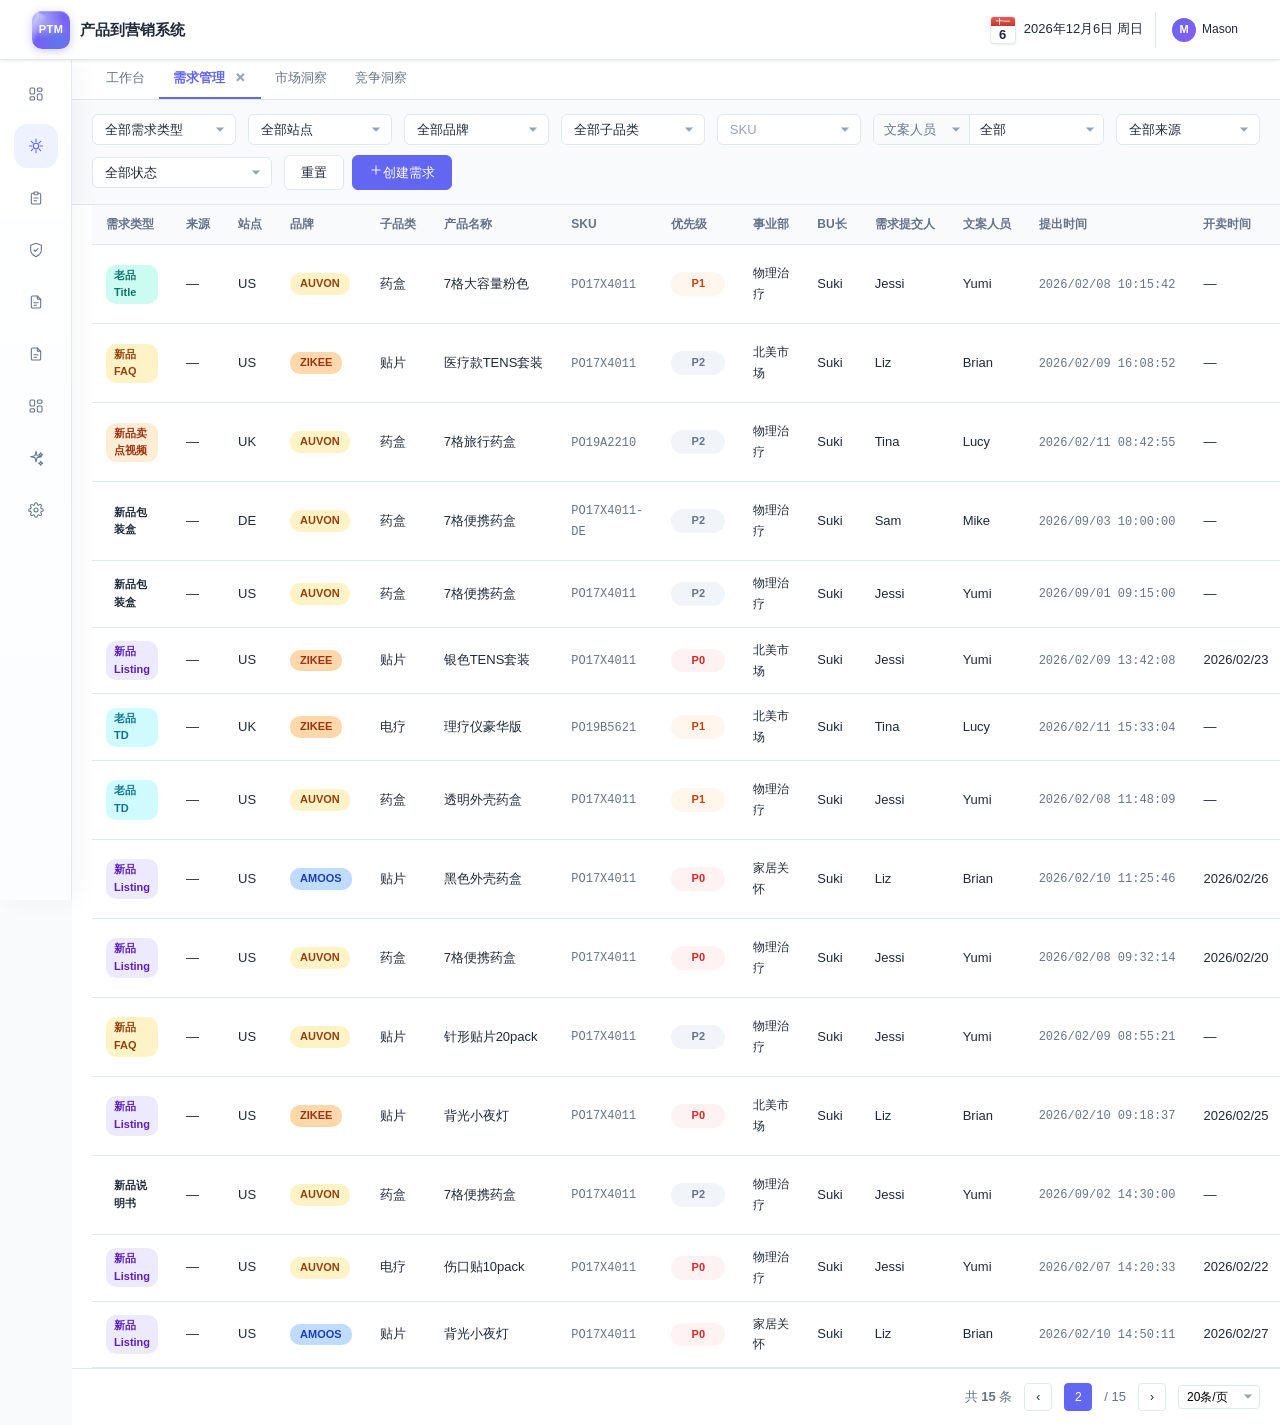
==== commit f9a55272: "deploy: 文案审核/文案管理/需求管理体验更新 同步 product-marketing dc931ed：文案审核列表对齐、分析超时重试、需求管理待处理去掉文案生成等。  Co-authored" ====
--- a/创建需求-上传页面.html
+++ b/创建需求-上传页面.html
@@ -12,7 +12,7 @@
 <link rel="stylesheet" href="styles/components/button.css?v=20260509-1710">
 <link rel="stylesheet" href="styles/components/card.css?v=20260509-1710">
 <link rel="stylesheet" href="styles/components/form.css?v=20260509-1710">
-<link rel="stylesheet" href="styles/components/sku-select.css?v=20260509-1710">
+<link rel="stylesheet" href="styles/components/sku-select.css?v=20260920-sku-pack">
 <link rel="stylesheet" href="styles/components/editable.css?v=20260509-1710">
 <link rel="stylesheet" href="styles/components/divider.css?v=20260509-1710">
 <link rel="stylesheet" href="styles/components/toast.css?v=20260509-1710">
@@ -20,25 +20,27 @@
 <link rel="stylesheet" href="styles/pages/topbar.css?v=20260509-1710">
 <link rel="stylesheet" href="styles/pages/layout.css?v=20260509-1710">
 <link rel="stylesheet" href="styles/pages/wizard.css?v=20260605-design-dept">
-<link rel="stylesheet" href="styles/pages/result.css?v=20260608-opt-dual">
+<link rel="stylesheet" href="styles/pages/result.css?v=20260920-sku-pack">
 <link rel="stylesheet" href="styles/pages/demand-list.css?v=20260528-1450">
 <link rel="stylesheet" href="styles/pages/copy-list.css?v=20260612-review-tabs7">
 <link rel="stylesheet" href="styles/pages/workbench.css?v=20260609-no-sales-hint">
 <link rel="stylesheet" href="styles/pages/ops-workbench.css?v=20260601-1501">
-<link rel="stylesheet" href="styles/pages/geo.css?v=20260817-1710">
+<link rel="stylesheet" href="styles/pages/geo.css?v=20260819-1132">
 <link rel="stylesheet" href="styles/pages/design-demand.css?v=20260609-design-sync">
 <link rel="stylesheet" href="styles/pages/competitor-mgr.css?v=20260812-1555">
-<link rel="stylesheet" href="styles/pages/title-board.css?v=20260818-0948">
-<link rel="stylesheet" href="styles/pages/ai-chat.css?v=20260612-note-required">
+<link rel="stylesheet" href="styles/pages/title-board.css?v=20260901-1429">
+<link rel="stylesheet" href="styles/pages/ipd-dossier.css?v=20260903-ipd">
+<link rel="stylesheet" href="styles/pages/ai-chat.css?v=20260918-sheet-align">
 
 <!-- ===== Mock 数据层（必须在主 script 之前加载，因为有顶层立即引用）===== -->
 <!-- 接 API 时只改这些文件 -->
 <script src="scripts/data/req-types.js?v=20260509-1710"></script>
 <script src="scripts/data/persons.js?v=20260509-1710"></script>
 <script src="scripts/data/skus.js?v=20260509-1710"></script>
-<script src="scripts/data/demand-list.js?v=20260525-1704"></script>
-<script src="scripts/data/copy-list.js?v=20260512-1655"></script>
-<script src="scripts/data/result-mock.js?v=20260608-opt-dual"></script>
+<script src="scripts/data/ipd-dossier-mock.js?v=20260903-ipd"></script>
+<script src="scripts/data/demand-list.js?v=20260917-restore"></script>
+<script src="scripts/data/copy-list.js?v=20260920-analysis-timeout-samples"></script>
+<script src="scripts/data/result-mock.js?v=20260920-sku-pack"></script>
 <script src="scripts/data/ai-skills.js?v=20260509-1710"></script>
 <script src="scripts/data/ai-history.js?v=20260509-1710"></script>
 <script src="scripts/data/bg-knowledge.js?v=20260509-1710"></script>
@@ -47,35 +49,36 @@
 <script src="scripts/data/workbench-mock.js?v=20260612-health-summary"></script>
 <script src="scripts/data/design-demand-mock.js?v=20260609-design-sync"></script>
 <script src="scripts/data/insight-report-md.js?v=20260604-1013"></script>
-<script src="scripts/data/title-board-mock.js?v=20260805-1740"></script>
+<script src="scripts/data/title-board-mock.js?v=20260901-1430"></script>
 
 <!-- ===== Core 基础设施（在数据之后、主 inline 脚本之前加载）===== -->
 <script src="scripts/core/icons.js?v=20260509-1710"></script>
 <script src="scripts/core/utils.js?v=20260509-1710"></script>
 <script src="scripts/core/toast.js?v=20260509-1710"></script>
-<script src="scripts/core/router.js?v=20260817-geo"></script>
+<script src="scripts/core/router.js?v=20260903-ipd"></script>
 
 <!-- ===== SheetJS（Excel 生成库，在页面脚本之前加载） ===== -->
 <script src="scripts/vendor/xlsx.full.min.js"></script>
 
 <!-- ===== 页面级 JS（按业务模块） ===== -->
-<script src="scripts/pages/topbar.js?v=20260509-1710"></script>
-<script src="scripts/pages/wizard.js?v=20260605-design-dept"></script>
-<script src="scripts/pages/result.js?v=20260609-design-sync"></script>
-<script src="scripts/pages/demand-list.js?v=20260817-geo"></script>
+<script src="scripts/pages/topbar.js?v=20260920-parse-again"></script>
+<script src="scripts/pages/wizard.js?v=20260920-parse-again"></script>
+<script src="scripts/pages/result.js?v=20260920-sku-pack"></script>
+<script src="scripts/pages/demand-list.js?v=20260917-restore"></script>
+<script src="scripts/pages/ipd-dossier.js?v=20260903-ipd"></script>
 <script src="scripts/pages/competitor-mgr.js?v=20260812-1555"></script>
-<script src="scripts/pages/title-board.js?v=20260818-1048"></script>
+<script src="scripts/pages/title-board.js?v=20260901-1505"></script>
 <script src="scripts/pages/ops-workbench.js?v=20260601-1501"></script>
-<script src="scripts/pages/geo.js?v=20260817-1710"></script>
-<script src="scripts/pages/copy-list.js?v=20260512-1655"></script>
-<script src="scripts/pages/review-list.js?v=20260509-1710"></script>
-<script src="scripts/pages/copy-review-list.js?v=20260612-review-tabs5"></script>
+<script src="scripts/pages/geo.js?v=20260819-1132"></script>
+<script src="scripts/pages/copy-list.js?v=20260920-retry-label"></script>
+<script src="scripts/pages/review-list.js?v=20260917-restore"></script>
+<script src="scripts/pages/copy-review-list.js?v=20260920-no-source"></script>
 <script src="scripts/pages/design-demand-list.js?v=20260609-design-sync"></script>
-<script src="scripts/pages/ai-chat.js?v=20260612-note-required"></script>
+<script src="scripts/pages/ai-chat.js?v=20260921-no-gen-demand"></script>
 <script src="scripts/pages/workbench-trend.js?v=20260604-trend-line"></script>
 
 <!-- ===== 入口（DOMContentLoaded 初始化）===== -->
-<script src="scripts/main.js?v=20260509-1710"></script>
+<script src="scripts/main.js?v=20260917-restore"></script>
 </head>
 <body>
 
@@ -145,6 +148,8 @@
             <option value="老品Title TD">老品 Title TD</option>
             <option value="新品Title">新品 Title</option>
             <option value="新品TD">新品 TD</option>
+            <option value="新品包装盒">新品包装盒</option>
+            <option value="新品说明书">新品说明书</option>
           </select>
         </div>
         <div class="filter-group">
@@ -204,9 +209,17 @@
           </div>
         </div>
         <div class="filter-group">
+          <select class="filter-select" id="f-source" onchange="onFilterSourceChange()">
+            <option value="">全部来源</option>
+            <option value="IPD">IPD 推送</option>
+            <option value="manual">人工创建</option>
+          </select>
+        </div>
+        <div class="filter-group">
           <select class="filter-select" id="f-status" onchange="applyFilters()">
             <option value="">全部状态</option>
             <option value="待审核">待审核</option>
+            <option value="待处理">待处理</option>
             <option value="已通过">已通过</option>
             <option value="已驳回">已驳回</option>
             <option value="处理中">处理中</option>
@@ -228,6 +241,7 @@
         <thead>
           <tr>
             <th style="width:120px;">需求类型</th>
+            <th style="width:72px;">来源</th>
             <th style="width:60px;">站点</th>
             <th style="width:100px;">品牌</th>
             <th style="width:80px;">子品类</th>
@@ -370,7 +384,7 @@
               <th style="width:120px;">期望交付时间</th>
               <th style="width:160px;">审核时间</th>
               <th style="width:90px;">状态</th>
-              <th style="width:200px;">操作</th>
+              <th style="width:260px;">操作</th>
             </tr>
           </thead>
           <tbody id="cf-tbody"></tbody>
@@ -938,7 +952,7 @@
   <!-- 页面头部 -->
   <div class="page-header">
     <h1>创建需求</h1>
-    <p>请按步骤填写需求基础信息并上传需求文件，系统将自动解析并生成需求清单</p>
+    <p>请填写需求基础信息，并上传飞书链接或需求文件后提交</p>
   </div>
 
   <!-- 步骤条 -->
@@ -953,15 +967,15 @@
     <div class="step-item" id="step-indicator-2">
       <div class="step-circle">2</div>
       <div class="step-info">
-        <div class="step-label">上传文件</div>
-        <div class="step-desc">粘贴文档或导入模板</div>
+        <div class="step-label">上传附件</div>
+        <div class="step-desc">飞书链接或文件，开始解析</div>
       </div>
     </div>
     <div class="step-item" id="step-indicator-3">
-      <div class="step-circle">✓</div>
+      <div class="step-circle">3</div>
       <div class="step-info">
-        <div class="step-label">解析完成</div>
-        <div class="step-desc">查看需求解析结果</div>
+        <div class="step-label">解析确认</div>
+        <div class="step-desc">核对解析结果后提交</div>
       </div>
     </div>
   </div>
@@ -1118,6 +1132,7 @@
               </div>
             </div>
             <div class="form-error" id="sku-error">请选择 SKU</div>
+            <div class="sku-parsed-hint" id="sku-parsed-hint" style="display:none;"></div>
           </div>
 
           <!-- 产品开卖时间（仅新品 Listing 展示） -->
@@ -1271,8 +1286,8 @@
       <div class="card-header">
         <div class="card-header-icon" style="background:linear-gradient(135deg,#d1fae5,#a7f3d0);color:#10b981;" id="step2-card-icon"></div>
         <div>
-          <h2>上传需求文件</h2>
-          <p>选择一种方式上传需求内容，系统将自动解析为结构化数据</p>
+          <h2>上传需求附件</h2>
+          <p id="step2-card-desc">上传飞书文档链接或文件后开始解析，核对结果再提交</p>
         </div>
       </div>
       <div class="card-body">
@@ -1283,7 +1298,7 @@
             <div class="check" id="method-check-1"></div>
             <div class="method-icon" id="method-icon-1"></div>
             <div class="method-title">飞书文档链接</div>
-            <div class="method-desc">粘贴飞书文档分享链接，系统自动抓取并解析文档内容，支持多个链接</div>
+            <div class="method-desc">粘贴飞书文档分享链接作为需求附件，支持多个链接</div>
             <span class="method-badge method-badge-fast">快速</span>
           </div>
           <div class="method-card" id="method-card-2" onclick="selectMethod(2)">
@@ -1352,7 +1367,7 @@
             <input type="file" id="file-input" accept=".xlsx,.xls" onchange="handleFileSelect(event)" />
             <div class="upload-icon" id="upload-icon"></div>
             <h4>点击选择文件或拖拽至此</h4>
-            <p>填写完模板后，将文件上传至此处进行解析</p>
+            <p>填写完模板后，将文件上传至此作为需求附件</p>
             <div class="upload-formats">
               <span class="format-tag">XLSX</span>
               <span class="format-tag">XLS</span>
@@ -1366,7 +1381,7 @@
               <div class="uploaded-file-icon" id="uploaded-file-icon"></div>
               <div class="uploaded-file-info">
                 <div class="fname" id="uploaded-fname">需求模板.xlsx</div>
-                <div class="fsize" id="uploaded-fsize">2.3 MB · 准备解析</div>
+                <div class="fsize" id="uploaded-fsize">2.3 MB · 已选择</div>
               </div>
               <button class="uploaded-file-remove" onclick="removeFile()" title="移除文件">✕</button>
             </div>
@@ -1378,7 +1393,7 @@
         <div class="action-bar">
           <button class="btn btn-secondary" onclick="goToStep1()" id="step2-prev-btn"></button>
           <div class="action-bar-right">
-            <button class="btn btn-primary btn-lg" onclick="startParsing()" id="start-parse-btn"></button>
+            <button class="btn btn-primary btn-lg" onclick="confirmStep2()" id="start-parse-btn"></button>
           </div>
         </div>
 
@@ -1390,6 +1405,7 @@
 
 <!-- ===== 结果页（全宽布局）===== -->
 <div id="result-main" style="display:none;">
+  <div class="result-reuse-banner" id="result-reuse-banner" style="display:none;"></div>
 
   <div class="result-layout">
     <!-- 左侧锚点导航 -->
@@ -1648,6 +1664,28 @@
   </div>
 </div>
 
+<!-- ===== 手动提交文案审核 ===== -->
+<div
+  class="aichat-submit-modal-overlay"
+  id="copy-manual-submit-modal"
+  role="dialog"
+  aria-modal="true"
+  aria-labelledby="copy-manual-title"
+  onclick="if(event.target===this)closeManualCopySubmit()"
+>
+  <div class="aichat-submit-modal-box copy-manual-page-box" onclick="event.stopPropagation()">
+    <div class="aichat-submit-modal-head">
+      <div>
+        <h3 id="copy-manual-title">手动提交审核</h3>
+        <p id="copy-manual-subtitle">先查看本条需求清单，再填写终稿提交审核</p>
+      </div>
+      <button type="button" class="aichat-submit-modal-close" onclick="closeManualCopySubmit()" title="关闭">×</button>
+    </div>
+    <div class="aichat-submit-modal-body" id="copy-manual-body"></div>
+    <div class="aichat-submit-modal-foot" id="copy-manual-foot"></div>
+  </div>
+</div>
+
 <!-- ===== 查看已定稿文案弹窗 ===== -->
 <div
   class="view-copy-overlay"
@@ -1809,4 +1847,4 @@
 <!-- 开发期自动刷新（仅 http(s) 生效，file:// 自动跳过）-->
 <script src="scripts/core/livereload.js"></script>
 </body>
-</html>+</html>
--- a/styles/components/sku-select.css
+++ b/styles/components/sku-select.css
@@ -170,6 +170,29 @@
     font-size: 13px;
     font-weight: 600;
     color: var(--text);
+    display: flex;
+    align-items: center;
+    gap: 8px;
+  }
+  .sku-pack-badge {
+    flex-shrink: 0;
+    font-size: 11px;
+    font-weight: 700;
+    color: #3730a3;
+    background: #eef2ff;
+    border: 1px solid #dbe4ff;
+    border-radius: 999px;
+    padding: 1px 8px;
+  }
+  .sku-parsed-hint {
+    margin-top: 8px;
+    font-size: 12px;
+    line-height: 1.5;
+    color: #3730a3;
+    background: #eef2ff;
+    border: 1px solid #dbe4ff;
+    border-radius: 10px;
+    padding: 8px 10px;
   }
   .sku-option.selected .sku-option-code { color: var(--primary); }
   .sku-option-name {
--- a/styles/pages/result.css
+++ b/styles/pages/result.css
@@ -7,6 +7,17 @@
   =================================================== */
 
   /* 顶部摘要条 */
+  .result-reuse-banner {
+    margin: 12px 24px 0;
+    padding: 10px 14px;
+    font-size: 13px;
+    font-weight: 600;
+    line-height: 1.5;
+    color: #3730a3;
+    background: #eef2ff;
+    border: 1px solid #c7d2fe;
+    border-radius: 10px;
+  }
   .result-top-bar {
     background: linear-gradient(135deg, #667eea 0%, #764ba2 100%);
     color: white;
--- a/styles/pages/demand-list.css
+++ b/styles/pages/demand-list.css
@@ -678,6 +678,17 @@
   .row-action-btn.warn:hover { background: #fef3c7; }
   .row-action-btn.success { color: var(--success); }
   .row-action-btn.success:hover { background: #d1fae5; }
+  .row-action-btn.disabled,
+  .row-action-btn:disabled {
+    color: var(--text-muted);
+    opacity: 0.55;
+    cursor: not-allowed;
+    pointer-events: none;
+  }
+  .row-action-btn.disabled:hover,
+  .row-action-btn:disabled:hover {
+    background: transparent;
+  }
   .row-action-divider {
     width: 1px;
     height: 12px;
--- a/styles/pages/geo.css
+++ b/styles/pages/geo.css
@@ -6,11 +6,17 @@
   height: 100%;
   overflow-y: auto;
   background: #f4f7fb;
+  scroll-behavior: smooth;
 }
 
 .geo-page {
   min-height: 100%;
-  padding: 24px 28px 48px;
+  padding: 20px 24px 40px;
+}
+
+.geo-brand-page {
+  display: grid;
+  gap: 18px;
 }
 
 .geo-head {
@@ -84,205 +90,199 @@
 }
 
 .geo-filter-bar {
+  position: sticky;
+  top: 0;
+  z-index: 5;
   display: flex;
   flex-wrap: wrap;
   align-items: flex-end;
   gap: 12px;
-  margin-bottom: 14px;
+  padding: 12px 14px;
+  border: 1px solid #e2e8f0;
+  border-radius: 14px;
+  background: #fff;
+}
+
+.geo-filter-title {
+  margin-right: 4px;
+  padding-bottom: 6px;
+  color: #0f172a;
+  font-size: 14px;
+  font-weight: 800;
+}
+
+.geo-filter-bar label {
+  display: grid;
+  gap: 4px;
+  color: #64748b;
+  font-size: 11px;
+  font-weight: 700;
+}
+
+.geo-filter-bar select {
+  min-width: 112px;
+  height: 32px;
+  padding: 0 10px;
+  border: 1px solid #e2e8f0;
+  border-radius: 8px;
+  color: #0f172a;
+  background: #fff;
+  font-size: 13px;
+}
+
+.geo-layer-nav {
+  display: flex;
+  flex-wrap: wrap;
+  gap: 4px;
+  margin-left: auto;
+  padding-bottom: 2px;
+}
+
+.geo-updated {
+  width: 100%;
+  color: #94a3b8;
+  font-size: 11px;
+}
+
+.geo-layer-nav button {
+  height: 32px;
+  padding: 0 10px;
+  border: 0;
+  border-radius: 8px;
+  color: #475569;
+  background: #f1f5f9;
+  font-size: 12px;
+  font-weight: 700;
+  cursor: pointer;
+}
+
+.geo-layer-nav button:hover {
+  color: #1d4ed8;
+  background: #dbeafe;
+}
+
+.geo-layer {
+  display: grid;
+  gap: 12px;
+  scroll-margin-top: 72px;
+}
+
+.geo-layer-head span {
+  color: #2563eb;
+  font-size: 11px;
+  font-weight: 800;
+  letter-spacing: .06em;
+}
+
+.geo-layer-head h2 {
+  margin: 4px 0 2px;
+  color: #0f172a;
+  font-size: 18px;
+}
+
+.geo-layer-head p,
+.geo-layer-note {
+  margin: 0;
+  color: #64748b;
+  font-size: 13px;
+}
+
+.geo-verdict {
+  display: grid;
+  gap: 10px;
+  padding: 16px 18px;
+  border: 1px solid #e2e8f0;
+  border-radius: 14px;
+  background: #fff;
+}
+
+.geo-verdict-ok { border-color: #a7f3d0; background: #f0fdf4; }
+.geo-verdict-warn { border-color: #fde68a; background: #fffbeb; }
+.geo-verdict-danger { border-color: #fecaca; background: #fef2f2; }
+
+.geo-verdict-copy {
+  display: flex;
+  align-items: flex-start;
+  gap: 10px;
+}
+
+.geo-verdict-copy p {
+  margin: 0;
+  color: #0f172a;
+  font-size: 15px;
+  font-weight: 700;
+  line-height: 1.5;
+}
+
+.geo-badge-row {
+  display: flex;
+  flex-wrap: wrap;
+  gap: 8px;
+}
+
+.geo-kpi-row {
+  display: grid;
+  grid-template-columns: repeat(4, minmax(0, 1fr));
+  gap: 10px;
+}
+
+.geo-kpi-card,
+.geo-module,
+.geo-engine-card {
   padding: 14px 16px;
   border: 1px solid #e2e8f0;
   border-radius: 14px;
   background: #fff;
 }
 
-.geo-filter-bar label {
-  display: grid;
-  gap: 6px;
-  color: #64748b;
-  font-size: 11px;
-  font-weight: 700;
-}
-
-.geo-filter-bar select {
-  min-width: 120px;
-  height: 34px;
-  padding: 0 10px;
-  border: 1px solid #e2e8f0;
-  border-radius: 8px;
-  color: #0f172a;
-  background: #fff;
-  font-size: 13px;
-}
-
-.geo-filter-scope {
-  margin-left: auto;
-  color: #64748b;
-  font-size: 12px;
-}
-
-.geo-tabs {
-  display: flex;
-  gap: 4px;
-  margin-bottom: 16px;
-  padding: 6px;
-  border: 1px solid #e2e8f0;
-  border-radius: 14px;
-  background: #fff;
-}
-
-.geo-tab {
-  flex: 1;
-  padding: 10px 12px;
-  border: 0;
-  border-radius: 10px;
-  color: #64748b;
-  background: transparent;
-  font-size: 13px;
-  font-weight: 700;
-  cursor: pointer;
-}
-
-.geo-tab:hover {
-  color: #1d4ed8;
-  background: #f1f5f9;
-}
-
-.geo-tab.active {
-  color: #fff;
-  background: linear-gradient(135deg, #2563eb 0%, #1d4ed8 100%);
-}
-
-.geo-tab-body {
-  display: grid;
-  gap: 14px;
-}
-
-.geo-module {
-  padding: 16px 18px;
-  border: 1px solid #e2e8f0;
-  border-radius: 14px;
-  background: #fff;
-}
-
-.geo-module-head {
-  margin-bottom: 14px;
-}
-
-.geo-module-head h3 {
-  margin: 0 0 4px;
-  color: #0f172a;
-  font-size: 15px;
-}
-
-.geo-module-head p {
-  margin: 0;
-  color: #64748b;
-  font-size: 12px;
-}
-
-.geo-platform-row,
-.geo-kpi-row,
-.geo-sentiment-row {
-  display: grid;
-  grid-template-columns: repeat(4, minmax(0, 1fr));
-  gap: 10px;
-}
-
-.geo-sentiment-row {
-  grid-template-columns: repeat(3, minmax(0, 1fr));
-}
-
-.geo-platform-card,
-.geo-kpi-card,
-.geo-sentiment-card {
-  padding: 14px;
-  border-radius: 12px;
-  background: #f8fafc;
-}
-
-.geo-platform-card span,
 .geo-kpi-card span,
-.geo-sentiment-card span {
+.geo-engine-card em {
   display: block;
   color: #64748b;
   font-size: 12px;
 }
 
-.geo-platform-card strong,
-.geo-kpi-card strong,
-.geo-sentiment-card strong {
+.geo-kpi-card strong {
   display: block;
-  margin-top: 8px;
+  margin: 6px 0 4px;
   color: #0f172a;
   font-size: 22px;
   line-height: 1.1;
 }
 
-.geo-kpi-card em {
-  display: inline-block;
-  margin-top: 8px;
+.geo-kpi-card em,
+.geo-engine-card p strong,
+.geo-theme-row em {
   font-size: 12px;
   font-style: normal;
   font-weight: 700;
 }
 
-.geo-kpi-card em.up { color: #047857; }
-.geo-kpi-card em.down { color: #b91c1c; }
-
-.geo-insight-list {
-  display: grid;
-  gap: 10px;
-  margin: 0;
-  padding: 0;
-  list-style: none;
-}
-
-.geo-insight-list li {
-  display: flex;
-  gap: 10px;
-  align-items: flex-start;
-  padding: 10px 12px;
-  border-radius: 10px;
-  background: #f8fafc;
-}
-
-.geo-insight-list p {
-  margin: 0;
-  color: #334155;
-  font-size: 13px;
-  line-height: 1.6;
-}
-
-.geo-tag {
-  flex-shrink: 0;
-  padding: 2px 8px;
-  border-radius: 999px;
-  font-size: 11px;
-  font-weight: 800;
-}
-
-.geo-tag.ok { color: #047857; background: #d1fae5; }
-.geo-tag.warn { color: #b45309; background: #fef3c7; }
-.geo-tag.danger { color: #b91c1c; background: #fee2e2; }
-
-.geo-channel-list,
-.geo-strength-list {
-  display: grid;
-  gap: 10px;
-}
-
-.geo-channel-row,
-.geo-strength-row {
-  display: grid;
-  grid-template-columns: 110px minmax(0, 1fr) 48px 64px;
-  gap: 10px;
-  align-items: center;
-  color: #334155;
-  font-size: 13px;
-}
-
-.geo-strength-row {
-  grid-template-columns: 110px minmax(0, 1fr) 40px;
+.geo-kpi-card em.good,
+.geo-engine-card .up,
+.geo-theme-row em.up { color: #047857; }
+.geo-kpi-card em.bad,
+.geo-engine-card .down,
+.geo-theme-row em.down { color: #b91c1c; }
+.geo-kpi-card em.flat { color: #64748b; }
+
+.geo-dir {
+  margin-left: 6px;
+  color: #94a3b8;
+  font-size: 10px;
+  font-style: normal;
+  font-weight: 700;
+}
+
+.geo-target {
+  display: grid;
+  gap: 6px;
+  margin-top: 10px;
+}
+
+.geo-target small {
+  color: #94a3b8;
+  font-size: 11px;
 }
 
 .geo-bar {
@@ -299,40 +299,163 @@
   background: #2563eb;
 }
 
-.geo-channel-row em {
-  color: #64748b;
-  font-style: normal;
-  text-align: right;
-}
-
-.geo-trend {
-  display: flex;
-  align-items: flex-end;
-  gap: 16px;
-  height: 180px;
-  padding: 8px 8px 0;
-}
-
-.geo-trend-col {
-  flex: 1;
+.geo-bar i.over {
+  background: #dc2626;
+}
+
+.geo-module-head {
+  margin-bottom: 12px;
+}
+
+.geo-module-head h3 {
+  margin: 0 0 4px;
+  color: #0f172a;
+  font-size: 15px;
+}
+
+.geo-module-head p {
+  margin: 0;
+  color: #64748b;
+  font-size: 12px;
+}
+
+.geo-mix-bar {
+  display: flex;
+  overflow: hidden;
+  height: 14px;
+  border-radius: 999px;
+  background: #e2e8f0;
+}
+
+.geo-mix-bar i {
+  display: block;
+  height: 100%;
+}
+
+.geo-mix-legend {
+  display: flex;
+  flex-wrap: wrap;
+  gap: 10px 16px;
+  margin-top: 10px;
+  color: #475569;
+  font-size: 12px;
+}
+
+.geo-mix-legend i {
+  display: inline-block;
+  width: 8px;
+  height: 8px;
+  margin-right: 6px;
+  border-radius: 99px;
+}
+
+.geo-engine-grid {
+  display: grid;
+  grid-template-columns: repeat(4, minmax(0, 1fr));
+  gap: 10px;
+}
+
+.geo-engine-top {
+  display: flex;
+  align-items: center;
+  justify-content: space-between;
+  gap: 8px;
+  margin-bottom: 8px;
+}
+
+.geo-engine-card b {
+  display: block;
+  color: #0f172a;
+  font-size: 24px;
+  line-height: 1;
+}
+
+.geo-engine-card p {
+  margin: 6px 0 0;
+  color: #64748b;
+  font-size: 12px;
+}
+
+.geo-spark {
+  display: block;
+  width: 100%;
+  height: 28px;
+  margin: 10px 0;
+}
+
+.geo-split {
+  display: grid;
+  grid-template-columns: 1fr 1fr;
+  gap: 12px;
+}
+
+.geo-scatter {
+  position: relative;
+  height: 240px;
+  margin: 8px 12px 20px 28px;
+  border-left: 1px solid #cbd5e1;
+  border-bottom: 1px solid #cbd5e1;
+  background:
+    linear-gradient(to right, rgba(226, 232, 240, .45) 1px, transparent 1px) 0 0 / 25% 100%,
+    linear-gradient(to top, rgba(226, 232, 240, .45) 1px, transparent 1px) 0 0 / 100% 25%;
+}
+
+.geo-scatter-y,
+.geo-scatter-x {
+  position: absolute;
+  color: #94a3b8;
+  font-size: 11px;
+}
+
+.geo-scatter-y {
+  left: -26px;
+  top: 50%;
+  transform: rotate(-90deg) translateX(-50%);
+  transform-origin: left top;
+}
+
+.geo-scatter-x {
+  right: 0;
+  bottom: -18px;
+}
+
+.geo-scatter-dot {
+  position: absolute;
   display: flex;
   flex-direction: column;
   align-items: center;
-  justify-content: flex-end;
-  height: 100%;
-  gap: 8px;
-}
-
-.geo-trend-bar {
-  width: 36px;
-  min-height: 8px;
-  border-radius: 8px 8px 0 0;
-  background: #93c5fd;
-}
-
-.geo-trend-col span {
-  color: #64748b;
-  font-size: 12px;
+  gap: 2px;
+  padding: 0;
+  border: 0;
+  background: transparent;
+  transform: translate(-50%, 50%);
+  cursor: pointer;
+}
+
+.geo-scatter-dot i {
+  width: 10px;
+  height: 10px;
+  border-radius: 99px;
+  background: #94a3b8;
+}
+
+.geo-scatter-dot span {
+  color: #64748b;
+  font-size: 10px;
+  font-weight: 700;
+  white-space: nowrap;
+}
+
+.geo-scatter-dot.is-own i,
+.geo-scatter-dot.is-active i {
+  width: 12px;
+  height: 12px;
+  background: #2563eb;
+}
+
+.geo-scatter-dot.is-own span,
+.geo-scatter-dot.is-active span {
+  color: #1d4ed8;
 }
 
 .geo-table-wrap {
@@ -347,7 +470,7 @@
 
 .geo-table th,
 .geo-table td {
-  padding: 10px 8px;
+  padding: 8px 6px;
   border-bottom: 1px solid #e2e8f0;
   text-align: left;
   color: #334155;
@@ -359,14 +482,133 @@
   font-weight: 700;
 }
 
-.geo-sentiment-card.ok { background: #ecfdf5; }
-.geo-sentiment-card.danger { background: #fef2f2; }
-.geo-sentiment-card.muted { background: #f8fafc; }
-
-@media (max-width: 980px) {
-  .geo-platform-row,
+.geo-split .geo-table tr {
+  cursor: pointer;
+}
+
+.geo-table tr.is-own td,
+.geo-table tr.is-active td {
+  background: #f8fbff;
+  color: #1d4ed8;
+}
+
+.geo-table small {
+  margin-left: 6px;
+  color: #2563eb;
+  font-size: 11px;
+  font-weight: 800;
+}
+
+.geo-tag {
+  flex-shrink: 0;
+  padding: 2px 8px;
+  border-radius: 999px;
+  font-size: 11px;
+  font-weight: 800;
+}
+
+.geo-tag.ok { color: #047857; background: #d1fae5; }
+.geo-tag.warn { color: #b45309; background: #fef3c7; }
+.geo-tag.danger { color: #b91c1c; background: #fee2e2; }
+.geo-tag.muted { color: #475569; background: #e2e8f0; }
+
+.geo-theme-list,
+.geo-question-list {
+  display: grid;
+  gap: 8px;
+}
+
+.geo-theme-row {
+  display: grid;
+  grid-template-columns: 110px minmax(0, 1fr) 40px 48px;
+  gap: 8px;
+  align-items: center;
+  color: #334155;
+  font-size: 13px;
+}
+
+.geo-question {
+  display: grid;
+  grid-template-columns: 64px minmax(0, 1fr);
+  gap: 8px;
+  width: 100%;
+  padding: 8px 10px;
+  border: 1px solid #e2e8f0;
+  border-radius: 10px;
+  background: #fff;
+  text-align: left;
+}
+
+.geo-question:disabled {
+  cursor: default;
+}
+
+.geo-question.is-missing {
+  cursor: pointer;
+}
+
+.geo-question.is-missing:hover,
+.geo-question.is-open {
+  border-color: #fecaca;
+  background: #fef2f2;
+}
+
+.geo-question p {
+  margin: 0;
+  color: #334155;
+  font-size: 13px;
+}
+
+.geo-question small {
+  grid-column: 2;
+  color: #b91c1c;
+  font-size: 12px;
+}
+
+.geo-keyword-cols {
+  display: grid;
+  grid-template-columns: 1fr 1fr;
+  gap: 16px;
+}
+
+.geo-keyword-cols strong {
+  color: #0f172a;
+  font-size: 13px;
+}
+
+.geo-keyword-cols ul {
+  margin: 8px 0 0;
+  padding-left: 18px;
+  color: #334155;
+  font-size: 13px;
+  line-height: 1.7;
+}
+
+.geo-line {
+  display: block;
+  width: 100%;
+  height: 170px;
+}
+
+.geo-line text {
+  fill: #94a3b8;
+  font-size: 11px;
+}
+
+@media (max-width: 1100px) {
   .geo-kpi-row,
-  .geo-sentiment-row {
+  .geo-engine-grid,
+  .geo-split,
+  .geo-keyword-cols {
     grid-template-columns: 1fr 1fr;
   }
 }
+
+@media (max-width: 760px) {
+  .geo-kpi-row,
+  .geo-engine-grid,
+  .geo-split,
+  .geo-keyword-cols {
+    grid-template-columns: 1fr;
+  }
+}
--- a/styles/pages/title-board.css
+++ b/styles/pages/title-board.css
@@ -963,22 +963,6 @@
   background: #fffbeb;
 }
 
-.tb-sync-btn {
-  height: 32px;
-  border: none;
-  border-radius: 8px;
-  padding: 0 12px;
-  color: #fff;
-  background: #d97706;
-  font-size: 11px;
-  font-weight: 700;
-  cursor: pointer;
-}
-
-.tb-sync-btn:hover {
-  background: #b45309;
-}
-
 .tb-sync-meta {
   color: #92400e;
   font-size: 11px;
--- a/styles/pages/ai-chat.css
+++ b/styles/pages/ai-chat.css
@@ -962,8 +962,12 @@
   .aichat-submit-context {
     display: flex;
     flex-wrap: wrap;
+    align-items: center;
     gap: 8px;
     margin-bottom: 12px;
+  }
+  .aichat-submit-context .copy-manual-add {
+    margin: 0 0 0 auto;
   }
   .aichat-submit-context span {
     border: 1px solid #dbe4ff;
@@ -1084,6 +1088,13 @@
     margin-top: 10px;
     color: #92400e !important;
   }
+  .aichat-submit-field label[for^="submit-image-history-copy-"] {
+    margin-top: 10px;
+  }
+  .aichat-submit-note-label .required {
+    color: var(--danger);
+    margin-left: 2px;
+  }
   .aichat-submit-field textarea.aichat-submit-note-input {
     border-color: #fed7aa;
     background: #fffbeb;
@@ -1120,35 +1131,6 @@
     border-color: #6366f1;
     background: #eef2ff;
     color: #4338ca;
-  }
-  .aichat-submit-tag-preview {
-    margin-top: 8px;
-    padding: 10px 11px;
-    border: 1px solid #e2e8f0;
-    border-radius: 12px;
-    background: #f8fafc;
-  }
-  .aichat-submit-tag-preview-title {
-    display: flex;
-    align-items: center;
-    gap: 8px;
-    margin-bottom: 8px;
-    color: #475569;
-    font-size: 12px;
-    font-weight: 800;
-  }
-  .aichat-submit-tag-preview-title em {
-    color: #94a3b8;
-    font-size: 11px;
-    font-style: normal;
-    font-weight: 600;
-  }
-  .aichat-submit-tag-preview-text {
-    color: #334155;
-    font-size: 13px;
-    line-height: 2.35;
-    white-space: pre-wrap;
-    word-break: break-word;
   }
   .aichat-inline-tag {
     display: inline-grid;
@@ -1313,6 +1295,34 @@
     line-height: 1.6;
     text-align: right;
   }
+  .aichat-submit-ref {
+    display: flex;
+    align-items: center;
+  }
+  .aichat-submit-ref-thumb {
+    flex: 0 0 auto;
+    width: 88px;
+    height: 64px;
+    border-radius: 10px;
+    border: 1px solid var(--border);
+    background: #f8fafc;
+    overflow: hidden;
+    display: flex;
+    align-items: center;
+    justify-content: center;
+  }
+  .aichat-submit-ref-thumb img {
+    width: 100%;
+    height: 100%;
+    object-fit: cover;
+    display: block;
+  }
+  .aichat-submit-ref-empty {
+    font-size: 12px;
+    color: #94a3b8;
+    text-align: center;
+    padding: 0 6px;
+  }
   .aichat-submit-richtext-field {
     margin-top: 12px;
   }
@@ -1324,6 +1334,159 @@
     padding: 12px 18px;
     border-top: 1px solid var(--border);
     background: white;
+  }
+  .aichat-submit-modal-box.copy-manual-page-box {
+    width: min(980px, 96vw);
+    max-height: min(92vh, 900px);
+  }
+  .copy-manual-tabs {
+    display: flex;
+    gap: 4px;
+    margin: -4px 0 14px;
+    border-bottom: 1px solid var(--border);
+  }
+  .copy-manual-tab {
+    border: none;
+    background: transparent;
+    padding: 8px 14px;
+    font-size: 13px;
+    font-weight: 800;
+    color: var(--text-muted);
+    cursor: pointer;
+    border-bottom: 2px solid transparent;
+    margin-bottom: -1px;
+  }
+  .copy-manual-tab:hover { color: var(--text); }
+  .copy-manual-tab.is-active {
+    color: #3730a3;
+    border-bottom-color: #6366f1;
+  }
+  .copy-manual-repeat-head {
+    display: flex;
+    align-items: center;
+    justify-content: space-between;
+    gap: 8px;
+    margin-bottom: 8px;
+  }
+  .copy-manual-repeat-head strong {
+    font-size: 13px;
+    font-weight: 800;
+  }
+  .copy-manual-repeat-head .copy-manual-row-title,
+  .aichat-submit-image-head .copy-manual-row-title {
+    width: auto;
+    flex: 1;
+    margin-bottom: 0;
+  }
+  .copy-manual-remove {
+    border: none;
+    background: transparent;
+    color: var(--danger);
+    font-size: 12px;
+    font-weight: 700;
+    cursor: pointer;
+    padding: 0;
+  }
+  .copy-manual-add {
+    margin: 0 0 12px;
+  }
+  .copy-manual-name-input {
+    width: 100%;
+    margin-bottom: 8px;
+    border: 1px solid #dbe4ff;
+    border-radius: 10px;
+    padding: 8px 12px;
+    box-sizing: border-box;
+    font-family: inherit;
+    font-size: 13px;
+    font-weight: 700;
+    color: var(--text);
+    background: #fbfdff;
+  }
+  .copy-manual-name-input:focus {
+    outline: none;
+    border-color: var(--primary);
+    box-shadow: 0 0 0 3px rgba(99, 102, 241, 0.14);
+    background: white;
+  }
+  .copy-manual-sheet-summary {
+    margin-bottom: 12px;
+    font-size: 13px;
+    font-weight: 700;
+    color: #3730a3;
+  }
+  .copy-manual-link-label {
+    margin-bottom: 8px;
+  }
+  .copy-manual-link-list {
+    display: flex;
+    flex-direction: column;
+    gap: 8px;
+  }
+  .copy-manual-feishu-link {
+    display: flex;
+    flex-direction: column;
+    gap: 2px;
+    padding: 10px 12px;
+    border: 1px solid #dbe4ff;
+    border-radius: 10px;
+    background: #eef2ff;
+    text-decoration: none;
+    color: #3730a3;
+    font-weight: 700;
+  }
+  .copy-manual-feishu-link:hover { background: #e0e7ff; }
+  .copy-manual-feishu-url {
+    font-size: 12px;
+    font-weight: 500;
+    color: #4f46e5;
+    word-break: break-all;
+  }
+  .copy-manual-sheet-section {
+    margin-bottom: 14px;
+    background: white;
+    border: 1px solid var(--border);
+    border-radius: 12px;
+    overflow: hidden;
+  }
+  .copy-manual-sheet-section h4 {
+    margin: 0;
+    padding: 10px 12px;
+    font-size: 13px;
+    background: #f8fafc;
+    border-bottom: 1px solid var(--border);
+  }
+  .copy-manual-sheet-section table {
+    width: 100%;
+    border-collapse: collapse;
+    table-layout: fixed;
+  }
+  .copy-manual-sheet-section th,
+  .copy-manual-sheet-section td {
+    padding: 10px 12px;
+    font-size: 13px;
+    line-height: 1.5;
+    vertical-align: top;
+    text-align: left;
+    border-bottom: 1px solid #eef2f7;
+    white-space: pre-wrap;
+    word-break: break-word;
+  }
+  .copy-manual-sheet-section thead th {
+    color: var(--text-muted);
+    font-weight: 700;
+    background: #fcfdff;
+  }
+  .copy-manual-sheet-section thead th:first-child,
+  .copy-manual-sheet-section tbody th {
+    width: 168px;
+    color: var(--text-muted);
+    font-weight: 700;
+    background: #fcfdff;
+  }
+  .copy-manual-sheet-section tr.is-empty td {
+    color: #94a3b8;
+    font-style: italic;
   }
   @media (max-width: 760px) {
     .aichat-submit-td-list { grid-template-columns: 1fr; }
